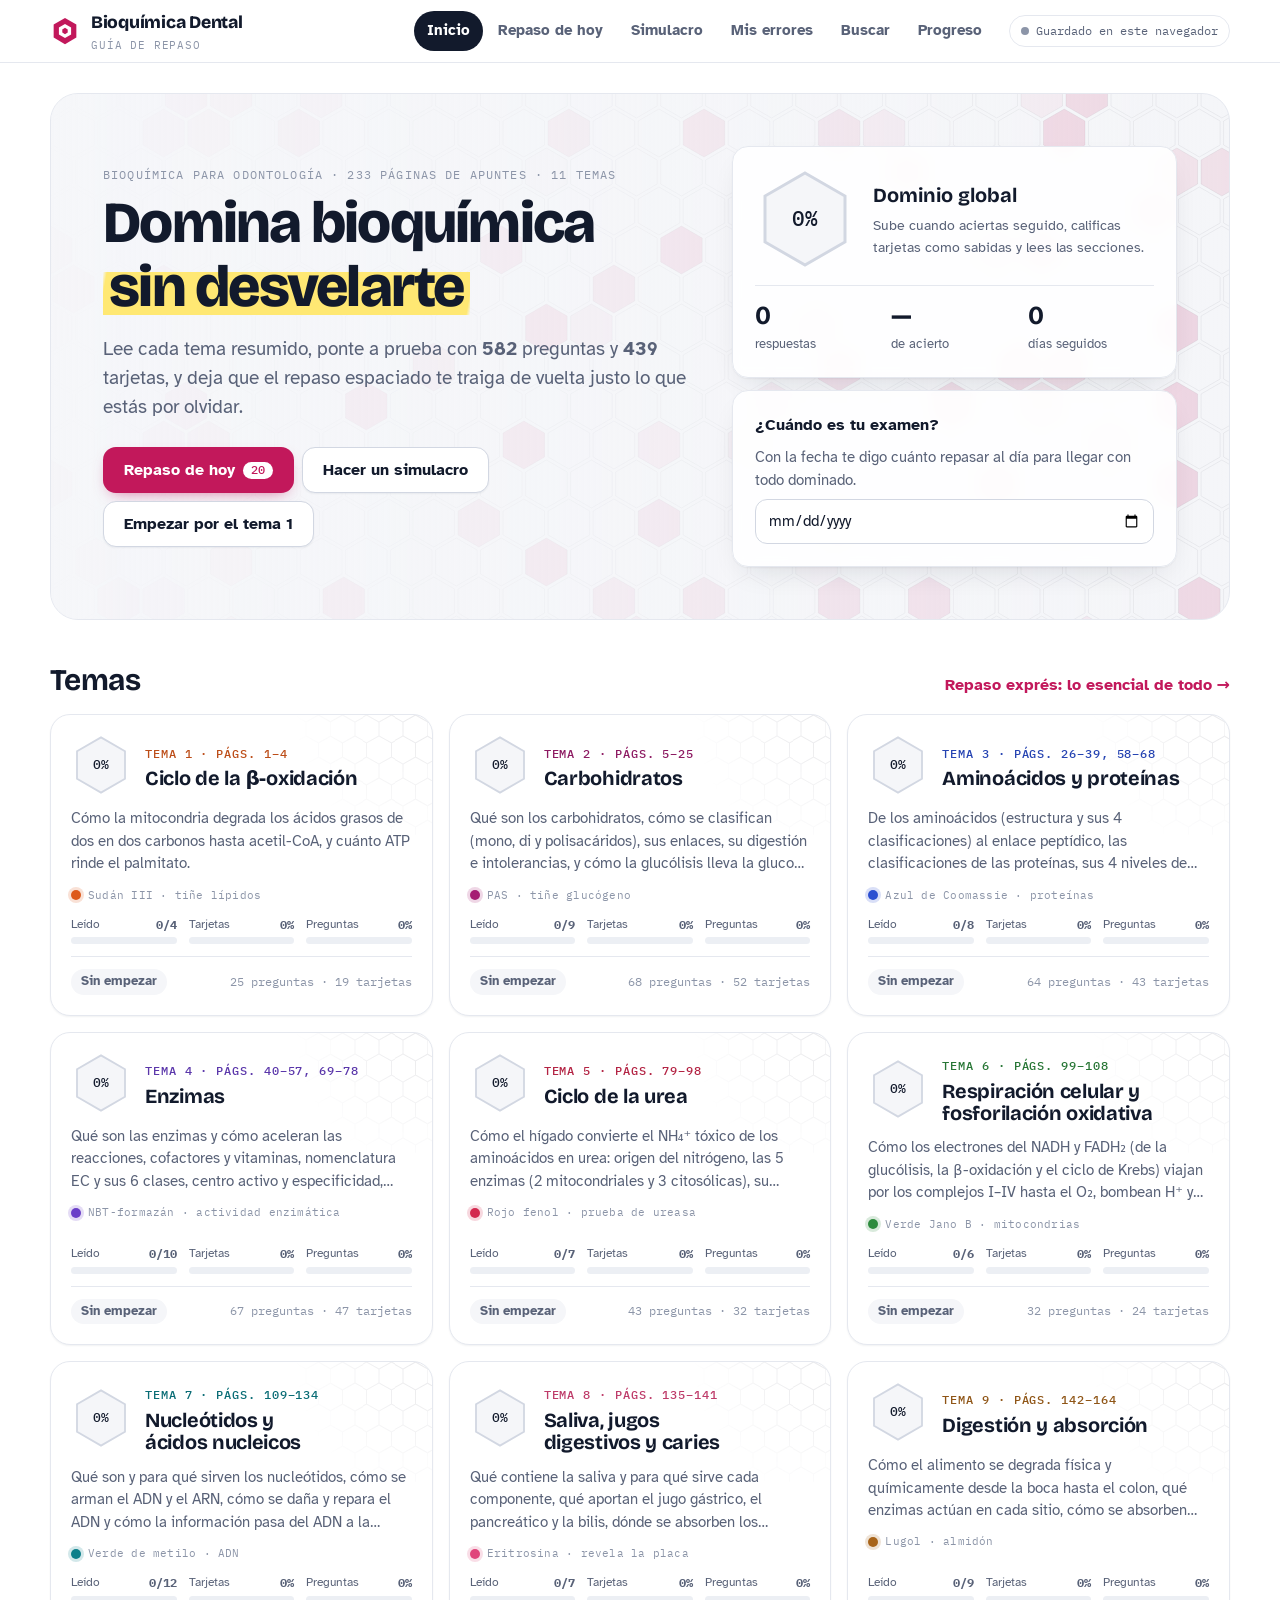
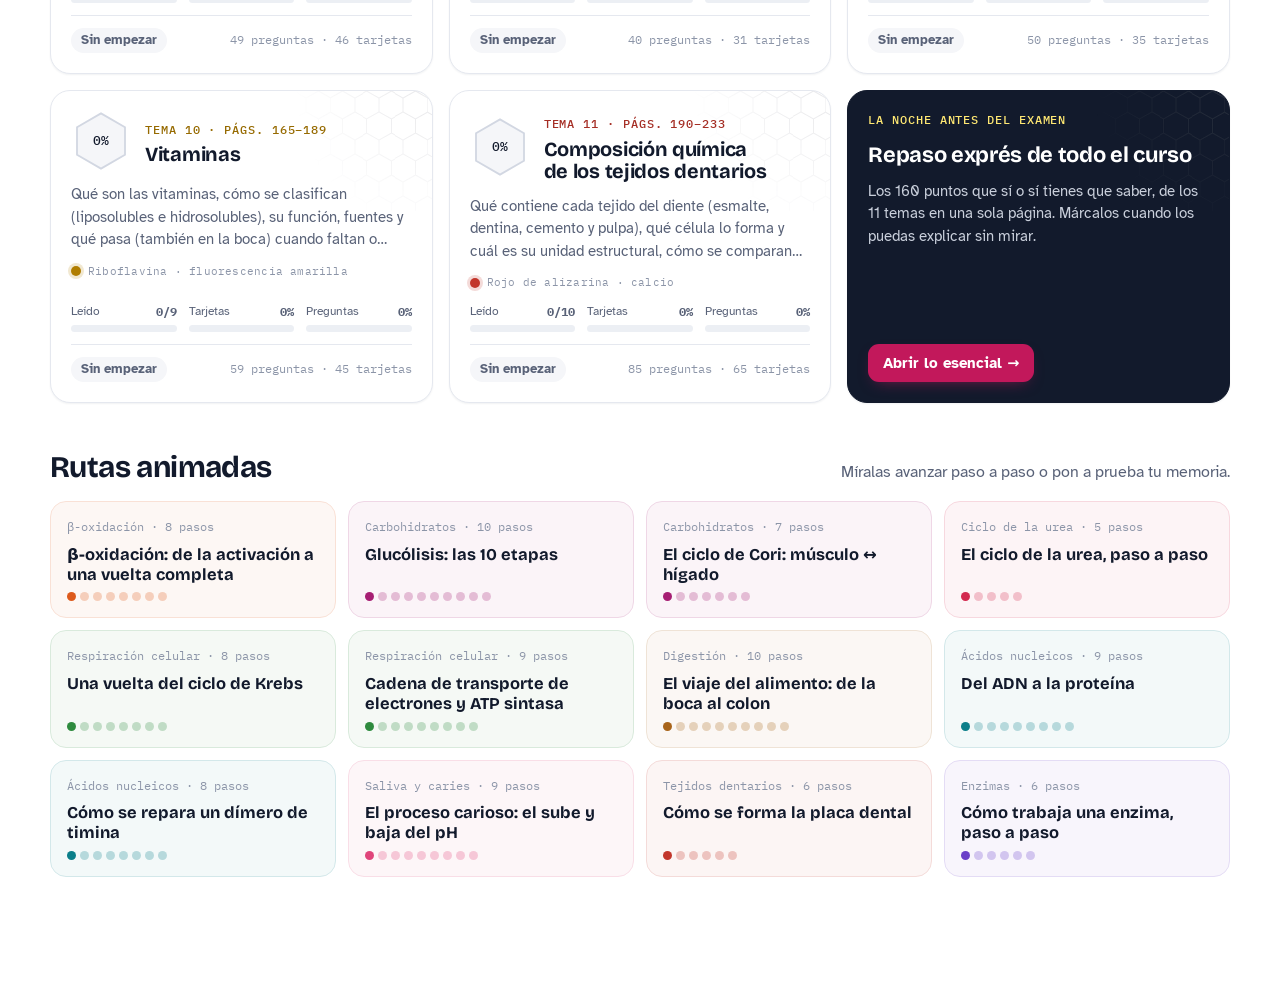
==== index.html @ bef5d5f9 "Guía interactiva de Bioquímica Dental 11 temas, 582 preguntas, 439 tarjetas con repaso espaciado, 12" ====
<!doctype html><html lang="es"><head><meta charset="utf-8"><meta name="viewport" content="width=device-width,initial-scale=1,viewport-fit=cover"><style>:root{color-scheme:light;padding-top:env(safe-area-inset-top);padding-bottom:env(safe-area-inset-bottom)}body{margin:0;font:14px system-ui,sans-serif}img{max-width:100%}[hidden]{display:none!important}</style></head><body><title>Guía de Bioquímica Dental</title>
<meta name="claude:viewport-fit-sides" content="cover">
<link rel="icon" href="data:,">
<link rel="preconnect" href="https://fonts.googleapis.com">
<link rel="preconnect" href="https://fonts.gstatic.com" crossorigin>
<link rel="stylesheet" href="https://fonts.googleapis.com/css2?family=Atkinson+Hyperlegible:ital,wght@0,400;0,700;1,400&family=Bricolage+Grotesque:opsz,wght@12..96,500..800&family=IBM+Plex+Mono:wght@400;500&display=swap">
<style>
/* Layout: app shell — white page, sticky top bar, centered 1180px column. Home = lattice hero + topic grid.
   A topic page = tinted band in the topic's own stain color + sticky tabs + sticky section index and a 72ch reading column.
   Subject cues: each topic wears the lab stain that reveals it (Sudán III, PAS, Coomassie…), the professor's yellow
   highlighter marks exam keys, erythrosine (plaque-disclosing) magenta is the app accent, hexagons echo hydroxyapatite.
   Deliberately light-only: the student asked for a white page. */
:root{
  --bg:#FFFFFF; --surface:#FFFFFF; --surface-2:#F5F6F9; --surface-3:#ECEFF4;
  --ink:#121A2C; --ink-2:#596278; --ink-3:#8C95A8; --line:#E5E8EF; --line-2:#D2D7E2;
  --accent:#C2185B; --accent-ink:#FFFFFF; --accent-soft:#FDEAF2; --accent-deep:#8F1244;
  --teal:#0B7A72; --teal-soft:#E3F5F2;
  --mark:#FFE873; --mark-ink:#121A2C;
  --ok:#13804A; --ok-soft:#E4F6EB; --bad:#D03A22; --bad-soft:#FEEDE9; --warn:#9A6200; --warn-soft:#FFF5DE;
  --paper:#FFFFFF; --scrim:rgba(12,16,28,.86); --on-scrim:#F3F5F8;
  --shadow-sm:0 1px 2px rgba(18,26,44,.06);
  --shadow:0 1px 2px rgba(18,26,44,.05),0 12px 32px -14px rgba(18,26,44,.16);
  --shadow-lg:0 2px 6px rgba(18,26,44,.05),0 28px 56px -20px rgba(18,26,44,.28);
  --f-display:"Bricolage Grotesque","Segoe UI",system-ui,sans-serif;
  --f-body:"Atkinson Hyperlegible","Segoe UI",system-ui,-apple-system,sans-serif;
  --f-mono:"IBM Plex Mono",ui-monospace,"Cascadia Mono",Consolas,monospace;
  --r:16px; --r-sm:11px;
  --tc:#C2185B;
  --ease:cubic-bezier(.2,.75,.2,1);
  color-scheme:light;
}
*,*::before,*::after{box-sizing:border-box}
html{scroll-padding-top:120px}
body{margin:0;background:var(--bg);color:var(--ink);font-family:var(--f-body);font-size:16px;line-height:1.55;-webkit-font-smoothing:antialiased;text-rendering:optimizeLegibility}
body::before{content:"";position:fixed;inset:0 0 auto;height:env(safe-area-inset-top,0px);z-index:30;background:var(--bg)}
a{color:inherit}
button{font:inherit;color:inherit}
h1,h2,h3,h4{font-family:var(--f-display);line-height:1.12;margin:0;text-wrap:balance;letter-spacing:-.015em;font-weight:700}
p{margin:0}
.mono{font-family:var(--f-mono);font-variant-numeric:tabular-nums}
.vh{position:absolute!important;width:1px;height:1px;overflow:hidden;clip:rect(0 0 0 0);white-space:nowrap}
:focus-visible{outline:2.5px solid var(--accent);outline-offset:2px;border-radius:6px}
.gutter{padding-left:max(16px,env(safe-area-inset-left,0px));padding-right:max(16px,env(safe-area-inset-right,0px))}
::selection{background:var(--mark);color:var(--mark-ink)}

/* ---------- motion ---------- */
@keyframes rise{from{transform:translateY(12px)}to{transform:none}}
@keyframes grow{from{transform:scaleX(0)}}
@keyframes hxup{from{transform:translateY(var(--d))}}
@keyframes pop{0%{transform:scale(1)}45%{transform:scale(1.03)}100%{transform:scale(1)}}
@keyframes shake{0%,100%{transform:translateX(0)}20%{transform:translateX(-7px)}40%{transform:translateX(6px)}60%{transform:translateX(-4px)}80%{transform:translateX(2px)}}
@keyframes drop{from{transform:translateY(-8px)}}
@keyframes pulse{0%{box-shadow:0 0 0 0 color-mix(in srgb,var(--tc) 45%,transparent)}100%{box-shadow:0 0 0 14px color-mix(in srgb,var(--tc) 0%,transparent)}}
@keyframes spin{to{transform:rotate(360deg)}}
.view{animation:rise .5s var(--ease) both}
.stagger > *{animation:rise .55s var(--ease) both;animation-delay:calc(var(--i,0) * 45ms)}
.bar.anim i{transform-origin:left center;animation:grow 1s var(--ease) both}
.hx-anim{animation:hxup 1.2s var(--ease) both}

/* ---------- top bar ---------- */
.topbar{position:sticky;top:env(safe-area-inset-top,0px);z-index:25;background:rgba(255,255,255,.92);backdrop-filter:saturate(1.6) blur(10px);-webkit-backdrop-filter:saturate(1.6) blur(10px);border-bottom:1px solid var(--line)}
.topbar-in{max-width:1212px;margin:0 auto;display:flex;align-items:center;gap:14px;height:62px}
.brand{display:flex;align-items:center;gap:11px;text-decoration:none;font-family:var(--f-display);font-weight:800;font-size:17.5px;letter-spacing:-.015em;min-width:0}
.brand svg{width:30px;height:30px;flex:none;transition:transform .5s var(--ease)}
.brand:hover svg{transform:rotate(60deg)}
.brand .b1{fill:var(--accent)} .brand .b2{fill:var(--bg)} .brand .b3{fill:var(--accent)}
.brand small{display:block;font-family:var(--f-mono);font-weight:400;font-size:10.5px;color:var(--ink-3);letter-spacing:.08em;text-transform:uppercase;margin-top:1px}
.topnav{display:flex;gap:2px;margin-left:auto}
.topnav a{text-decoration:none;padding:8px 13px;border-radius:999px;font-size:15px;color:var(--ink-2);font-weight:700;transition:background .2s,color .2s}
.topnav a:hover{color:var(--ink);background:var(--surface-2)}
.topnav a[aria-current="page"]{background:var(--ink);color:var(--bg)}
.sync{font-family:var(--f-mono);font-size:11.5px;color:var(--ink-2);display:flex;align-items:center;gap:7px;white-space:nowrap;text-decoration:none;padding:6px 11px;border-radius:999px;border:1px solid var(--line)}
.sync i{width:8px;height:8px;border-radius:50%;background:var(--ink-3);flex:none}
.sync.on i{background:var(--ok);animation:pulse 2s infinite;--tc:var(--ok)}
main{max-width:1212px;margin:0 auto;padding-block:30px 80px;min-height:70vh}
.botnav{display:none}
@media (max-width:900px){
  .topnav{display:none}
  .topbar-in{height:56px}
  .sync{display:none}
  .botnav{display:flex;position:fixed;left:0;right:0;bottom:0;z-index:25;background:rgba(255,255,255,.94);backdrop-filter:saturate(1.6) blur(10px);-webkit-backdrop-filter:saturate(1.6) blur(10px);border-top:1px solid var(--line);padding-bottom:env(safe-area-inset-bottom,0px);padding-left:max(6px,env(safe-area-inset-left,0px));padding-right:max(6px,env(safe-area-inset-right,0px))}
  .botnav a{flex:1;display:flex;flex-direction:column;align-items:center;gap:3px;padding:8px 2px 9px;text-decoration:none;font-size:11px;color:var(--ink-3);font-weight:700;position:relative}
  .botnav svg{width:23px;height:23px;fill:none;stroke:currentColor;stroke-width:1.9;stroke-linecap:round;stroke-linejoin:round;transition:transform .3s var(--ease)}
  .botnav a[aria-current="page"]{color:var(--accent)}
  .botnav a[aria-current="page"] svg{transform:translateY(-1px) scale(1.08)}
  .botnav a[aria-current="page"]::before{content:"";position:absolute;top:0;left:30%;right:30%;height:2.5px;border-radius:0 0 3px 3px;background:var(--accent)}
  main{padding-top:20px;padding-bottom:calc(104px + env(safe-area-inset-bottom,0px))}
}

/* ---------- basics ---------- */
.btn{display:inline-flex;align-items:center;justify-content:center;gap:8px;min-height:46px;padding:0 20px;border-radius:13px;border:1.5px solid transparent;background:var(--accent);color:var(--accent-ink);font-weight:700;text-decoration:none;cursor:pointer;font-size:15.5px;line-height:1.2;text-align:center;transition:transform .15s var(--ease),box-shadow .2s,background .2s;box-shadow:0 6px 16px -8px color-mix(in srgb,var(--accent) 70%,transparent)}
.btn:hover{transform:translateY(-1px);background:var(--accent-deep)}
.btn:active{transform:translateY(0) scale(.98)}
.btn[disabled]{opacity:.4;cursor:not-allowed;transform:none;box-shadow:none}
.btn-ghost{background:var(--surface);border-color:var(--line-2);color:var(--ink);box-shadow:var(--shadow-sm)}
.btn-ghost:hover{background:var(--surface-2);border-color:var(--ink-3)}
.btn-soft{background:var(--accent-soft);color:var(--accent);box-shadow:none}
.btn-soft:hover{background:color-mix(in srgb,var(--accent) 16%,white)}
.btn-dark{background:var(--ink);color:var(--bg);box-shadow:0 8px 18px -10px rgba(18,26,44,.6)}
.btn-dark:hover{background:#000}
.btn-tc{background:var(--tc);color:#fff;box-shadow:0 6px 16px -8px color-mix(in srgb,var(--tc) 70%,transparent)}
.btn-tc:hover{background:color-mix(in srgb,var(--tc) 82%,black)}
.btn-sm{min-height:38px;padding:0 14px;font-size:14.5px;border-radius:11px}
.pill{font-family:var(--f-mono);font-size:12px;background:var(--accent-ink);color:var(--accent);padding:1px 8px;border-radius:999px;font-weight:500}
.linkbtn{background:none;border:0;padding:0;color:var(--accent);font-weight:700;cursor:pointer;text-decoration:underline;text-underline-offset:3px;text-decoration-thickness:1.5px;font-size:inherit;text-align:left}
.chip{display:inline-flex;align-items:center;gap:6px;font-size:12.5px;font-weight:700;padding:3px 10px;border-radius:999px;background:var(--surface-2);color:var(--ink-2);white-space:nowrap}
.chip.st-prog{background:var(--teal-soft);color:var(--teal)}
.chip.st-done{background:var(--ok-soft);color:var(--ok)}
.chip.st-weak{background:var(--warn-soft);color:var(--warn)}
.chip.st-ia{background:var(--accent-soft);color:var(--accent)}
.chip.tc{background:color-mix(in srgb,var(--tc) 11%,white);color:color-mix(in srgb,var(--tc) 85%,black)}
.eyebrow{font-family:var(--f-mono);font-size:11.5px;text-transform:uppercase;letter-spacing:.1em;color:var(--ink-3);margin:0 0 8px}
.lede{font-size:18.5px;color:var(--ink-2);max-width:58ch;line-height:1.55}
.row{display:flex;flex-wrap:wrap;gap:8px;align-items:center}
.panel{background:var(--surface);border:1px solid var(--line);border-radius:var(--r);padding:22px;box-shadow:var(--shadow-sm)}
.page-head{margin-bottom:28px;display:flex;flex-direction:column;gap:10px}
.page-head h1{font-size:clamp(32px,4.6vw,48px);font-weight:800;letter-spacing:-.025em}
.h2{font-size:25px;margin-bottom:12px}
.h3{font-size:19px;margin-bottom:10px}
.muted{color:var(--ink-2)}
.pg{font-family:var(--f-mono);font-size:12px;color:var(--ink-3);white-space:nowrap}
.bar{height:7px;border-radius:99px;background:var(--surface-3);overflow:hidden}
.bar i{display:block;height:100%;background:var(--accent);border-radius:99px}
.bar.teal i{background:var(--teal)}
.bar.ok i{background:var(--ok)}
.bar.tcb i{background:var(--tc)}
.empty{padding:34px 24px;border:1.5px dashed var(--line-2);border-radius:var(--r);text-align:center;display:flex;flex-direction:column;gap:12px;align-items:center;background:var(--surface-2)}
.inp{width:100%;font:inherit;font-size:16.5px;padding:12px 14px;border:1.5px solid var(--line-2);border-radius:12px;background:var(--surface);color:var(--ink);transition:border-color .2s,box-shadow .2s}
.inp:focus{outline:none;border-color:var(--accent);box-shadow:0 0 0 4px var(--accent-soft)}
textarea.inp{resize:vertical;line-height:1.5}
select.inp{cursor:pointer}

/* ---------- hexagon meter ---------- */
.hex{display:block;overflow:visible}
.hex .hx-bg{fill:var(--surface-2)}
.hex .hx-fill{fill:color-mix(in srgb,var(--tc) 22%,white)}
.hex .hx-top{stroke:var(--tc);stroke-width:3;fill:none}
.hex .hx-line{fill:none;stroke:var(--line-2);stroke-width:3}
.hex .hx-line.on{stroke:var(--tc)}
.hex text{fill:var(--ink);font-family:var(--f-mono);font-size:21px;font-weight:500}

/* ---------- home ---------- */
.hero{position:relative;border-radius:28px;overflow:hidden;background:var(--surface-2);border:1px solid var(--line);margin-bottom:44px;isolation:isolate}
.hero-cv{position:absolute;inset:0;width:100%;height:100%;z-index:-1;display:block}
.hero-in{display:grid;grid-template-columns:minmax(0,1.35fr) minmax(0,1fr);gap:28px;padding:clamp(24px,4.5vw,52px)}
.hero h1{font-size:clamp(34px,5.2vw,58px);font-weight:800;letter-spacing:-.03em;margin-bottom:16px;line-height:1.1}
.hero h1 em{font-style:normal;background:linear-gradient(100deg,transparent 0,var(--mark) 4px,var(--mark) calc(100% - 4px),transparent 100%) 0 78%/100% 62% no-repeat;padding:0 6px;border-radius:4px;box-decoration-break:clone;-webkit-box-decoration-break:clone}
.hero .lede{margin-bottom:26px}
.hero-l{display:flex;flex-direction:column;justify-content:center;min-width:0}
.hero-r{display:flex;flex-direction:column;gap:12px;min-width:0}
.hero .panel{background:rgba(255,255,255,.9);backdrop-filter:blur(6px);-webkit-backdrop-filter:blur(6px);box-shadow:var(--shadow)}
.glob{display:flex;gap:18px;align-items:center}
.glob .hex{width:100px;height:100px;flex:none}
.glob-t{display:flex;flex-direction:column;gap:4px;min-width:0}
.glob-t b{font-family:var(--f-display);font-size:20px}
.glob-t span{font-size:14px}
.stats3{display:grid;grid-template-columns:repeat(3,minmax(0,1fr));gap:10px;margin-top:16px;padding-top:16px;border-top:1px solid var(--line)}
.stat b{display:block;font-family:var(--f-display);font-size:26px;font-variant-numeric:tabular-nums;line-height:1.1}
.stat span{font-size:12.5px;color:var(--ink-2)}
.countdown{display:flex;flex-direction:column;gap:8px}
.countdown .big-n{font-family:var(--f-display);font-weight:800;font-size:34px;line-height:1;letter-spacing:-.02em}
.countdown .row .inp{width:auto;flex:1;min-width:150px;padding:9px 12px;font-size:15px}
@media (max-width:860px){.hero-in{grid-template-columns:1fr}.hero{border-radius:22px}}
@media (max-width:600px){.glob{gap:14px}.glob .hex{width:76px;height:76px}.glob-t b{font-size:18px}.glob-t span{font-size:13.5px}.hero .panel{padding:18px}.stat b{font-size:22px}}
.sec-head{display:flex;align-items:baseline;justify-content:space-between;gap:12px;flex-wrap:wrap;margin:0 0 16px}
.sec-head h2{font-size:clamp(24px,3vw,30px);letter-spacing:-.02em}
.sec-head a,.sec-head .linkbtn{color:var(--accent);font-weight:700;text-decoration:none}
.home-sec{margin-bottom:48px}
.resume{display:grid;grid-template-columns:auto minmax(0,1fr) auto;gap:18px;align-items:center;padding:18px 22px;border-radius:var(--r);background:color-mix(in srgb,var(--tc) 7%,white);border:1px solid color-mix(in srgb,var(--tc) 22%,white);margin-bottom:44px;text-decoration:none}
.resume .hex{width:58px;height:58px}
.resume b{display:block;font-family:var(--f-display);font-size:20px}
.resume > div > span{color:var(--ink-2);font-size:14.5px}
.resume .btn{color:#fff}
@media (max-width:600px){.resume{grid-template-columns:auto minmax(0,1fr)}.resume .btn{grid-column:1/-1}}
.tema-grid{display:grid;grid-template-columns:repeat(auto-fill,minmax(320px,1fr));gap:16px}
.tema-card{position:relative;display:flex;flex-direction:column;gap:12px;padding:20px;background:var(--surface);border:1px solid var(--line);border-radius:20px;text-decoration:none;transition:transform .25s var(--ease),box-shadow .25s,border-color .25s;box-shadow:var(--shadow-sm);overflow:hidden}
.tema-card::after{content:"";position:absolute;right:0;top:0;width:150px;height:120px;background:url("data:image/svg+xml,%3Csvg xmlns='http://www.w3.org/2000/svg' width='24.25' height='42'%3E%3Cpath d='M12.12 0L24.25 7V21L12.12 28L0 21V7ZM12.12 28V42' fill='none' stroke='%23121A2C' stroke-opacity='.09'/%3E%3C/svg%3E");-webkit-mask-image:radial-gradient(circle at 100% 0,#000 10%,transparent 72%);mask-image:radial-gradient(circle at 100% 0,#000 10%,transparent 72%);z-index:0}
.tema-card:hover{transform:translateY(-4px);box-shadow:var(--shadow-lg);border-color:color-mix(in srgb,var(--tc) 35%,white)}

.tema-card > *{position:relative;z-index:1}
.tc-head{display:flex;gap:14px;align-items:center}
.tc-head .hex{width:60px;height:60px;flex:none}
.tc-num{font-family:var(--f-mono);font-size:11.5px;color:color-mix(in srgb,var(--tc) 85%,black);text-transform:uppercase;letter-spacing:.08em;font-weight:500}
.tema-card h3{font-size:20px;margin-top:2px}
.tema-card p.desc{color:var(--ink-2);font-size:14.5px;display:-webkit-box;-webkit-line-clamp:3;-webkit-box-orient:vertical;overflow:hidden}
.stain{display:inline-flex;align-items:center;gap:7px;font-family:var(--f-mono);font-size:11px;color:var(--ink-3);letter-spacing:.02em}
.stain i{width:10px;height:10px;border-radius:50%;background:var(--tc);box-shadow:0 0 0 3px color-mix(in srgb,var(--tc) 18%,white)}
.meters{display:grid;grid-template-columns:repeat(3,minmax(0,1fr));gap:12px;margin-top:auto}
.meter span{display:flex;justify-content:space-between;font-size:11.5px;color:var(--ink-2);margin-bottom:4px;gap:4px}
.tc-foot{display:flex;flex-wrap:wrap;row-gap:6px;justify-content:space-between;align-items:center;gap:8px;padding-top:12px;border-top:1px solid var(--line)}
.weak{display:grid;grid-template-columns:repeat(auto-fill,minmax(260px,1fr));gap:12px}
.weak-it{display:flex;flex-direction:column;gap:8px;padding:16px 18px;border-radius:var(--r);background:var(--warn-soft);border:1px solid color-mix(in srgb,var(--warn) 20%,white)}
.weak-it b{font-size:15.5px}
.weak-it .pg{color:var(--warn)}
.weak-it .row{margin-top:auto}
.ruta-strip{display:grid;grid-template-columns:repeat(auto-fill,minmax(230px,1fr));gap:12px}
.ruta-link{display:flex;flex-direction:column;gap:8px;padding:16px;border-radius:var(--r);border:1px solid color-mix(in srgb,var(--tc) 18%,white);background:color-mix(in srgb,var(--tc) 5%,white);text-decoration:none;cursor:pointer;text-align:left;transition:transform .25s var(--ease),box-shadow .25s,border-color .25s}
.ruta-link:hover{transform:translateY(-3px);box-shadow:var(--shadow);border-color:color-mix(in srgb,var(--tc) 40%,white)}
.ruta-link b{font-family:var(--f-display);font-size:16.5px;line-height:1.2}
.ruta-dots{display:flex;gap:4px;align-items:center;margin-top:auto}
.ruta-dots i{width:9px;height:9px;border-radius:50%;background:color-mix(in srgb,var(--tc) 30%,white)}
.ruta-dots i:first-child{background:var(--tc)}

.tema-card.express{background:var(--ink);border-color:var(--ink);color:var(--bg)}
.tema-card.express::after{filter:invert(1)}
.tema-card.express .tc-num{color:var(--mark)}
.tema-card.express h3{font-size:22px}
.tema-card.express p.desc{color:#C9CFDB;-webkit-line-clamp:5}
.tema-card.express:hover{border-color:var(--mark)}

/* ---------- topic ---------- */
.t-band{border-radius:24px;padding:clamp(20px,3.6vw,34px);background:color-mix(in srgb,var(--tc) 7%,white);border:1px solid color-mix(in srgb,var(--tc) 16%,white);display:grid;grid-template-columns:auto minmax(0,1fr);gap:22px;align-items:center;margin-bottom:6px;position:relative;overflow:hidden;isolation:isolate}
.t-band::after{content:"";position:absolute;right:0;top:0;bottom:0;width:48%;background:url("data:image/svg+xml,%3Csvg xmlns='http://www.w3.org/2000/svg' width='24.25' height='42'%3E%3Cpath d='M12.12 0L24.25 7V21L12.12 28L0 21V7ZM12.12 28V42' fill='none' stroke='%23121A2C' stroke-opacity='.09'/%3E%3C/svg%3E");-webkit-mask-image:linear-gradient(90deg,transparent,#000 70%);mask-image:linear-gradient(90deg,transparent,#000 70%);z-index:-1}
.t-band .hex{width:96px;height:96px}
.t-band h1{font-size:clamp(28px,4.2vw,44px);font-weight:800;letter-spacing:-.025em}
.t-desc{color:var(--ink-2);margin-top:8px;max-width:72ch;font-size:16.5px}
.crumbs{font-family:var(--f-mono);font-size:11.5px;color:var(--ink-2);text-transform:uppercase;letter-spacing:.08em;display:flex;gap:8px;flex-wrap:wrap;margin-bottom:8px;align-items:center}
.crumbs a{text-decoration:none;color:color-mix(in srgb,var(--tc) 85%,black);font-weight:500}
.t-meta{display:flex;gap:8px;flex-wrap:wrap;margin-top:14px;align-items:center}
@media (max-width:600px){.t-band{grid-template-columns:1fr;gap:12px}.t-band .hex{width:70px;height:70px}}
.tabs{position:sticky;top:calc(env(safe-area-inset-top,0px) + 62px);z-index:15;background:rgba(255,255,255,.95);backdrop-filter:blur(8px);-webkit-backdrop-filter:blur(8px);display:flex;gap:4px;overflow-x:auto;border-bottom:1px solid var(--line);margin:0 0 28px;scrollbar-width:none;padding-top:10px}
@media (max-width:900px){.tabs{top:calc(env(safe-area-inset-top,0px) + 56px)}}
.tabs::-webkit-scrollbar{display:none}
.tabs a{flex:none;text-decoration:none;padding:10px 14px 12px;font-weight:700;color:var(--ink-2);border-bottom:3px solid transparent;margin-bottom:-1px;white-space:nowrap;transition:color .2s,border-color .2s}
.tabs a:hover{color:var(--ink)}
.tabs a[aria-current="page"]{color:var(--ink);border-bottom-color:var(--tc)}
.tabs .n{font-family:var(--f-mono);font-size:11px;color:var(--ink-3);margin-left:6px;font-weight:400;padding:1px 6px;border-radius:99px;background:var(--surface-2)}
.tabs a[aria-current="page"] .n{background:color-mix(in srgb,var(--tc) 12%,white);color:color-mix(in srgb,var(--tc) 85%,black)}
.pn{display:grid;grid-template-columns:1fr 1fr;gap:14px;margin-top:48px}
.pn a{display:flex;flex-direction:column;gap:3px;padding:16px 18px;border:1px solid var(--line);border-radius:var(--r);text-decoration:none;background:var(--surface);transition:transform .2s var(--ease),box-shadow .2s}
.pn a:hover{transform:translateY(-2px);box-shadow:var(--shadow)}
.pn a.nx{text-align:right;grid-column:2}
.pn small{font-family:var(--f-mono);font-size:11.5px;color:var(--ink-3);text-transform:uppercase;letter-spacing:.07em}

/* ---------- learn ---------- */
.learn{display:grid;grid-template-columns:272px minmax(0,1fr);gap:44px;align-items:start}
.toc{position:sticky;top:calc(env(safe-area-inset-top,0px) + 130px);max-height:calc(100vh - 150px);overflow:auto;padding:6px 4px 10px 0}
.toc summary{font-family:var(--f-mono);font-size:11.5px;text-transform:uppercase;letter-spacing:.09em;color:var(--ink-3);cursor:pointer;padding:4px 10px 10px;list-style:none}
.toc summary::-webkit-details-marker{display:none}
.toc ol{list-style:none;margin:0;padding:0;display:flex;flex-direction:column;gap:2px;position:relative}
.toc a{display:flex;gap:10px;align-items:baseline;padding:8px 10px;border-radius:10px;text-decoration:none;font-size:14.5px;color:var(--ink-2);cursor:pointer;line-height:1.35;transition:background .2s,color .2s}
.toc a:hover{background:var(--surface-2);color:var(--ink)}
.toc a.is-here{background:color-mix(in srgb,var(--tc) 9%,white);color:var(--ink);font-weight:700}
.toc .tn{font-family:var(--f-mono);font-size:11.5px;min-width:30px;flex:none;color:color-mix(in srgb,var(--tc) 85%,black)}
.toc a.is-read .tn{color:var(--ok)}
.toc a.is-read .tn::after{content:"✓";margin-left:3px}
.toc-prog{margin:12px 10px 0}
.toggle{display:flex;gap:10px;align-items:flex-start;margin-top:16px;padding:12px;border-radius:var(--r-sm);background:var(--surface-2);font-size:13.5px;cursor:pointer;line-height:1.4}
.toggle input{margin-top:2px;accent-color:var(--tc);width:17px;height:17px;flex:none}
.toggle b{display:block;font-size:14px}
.reading{max-width:74ch;min-width:0}
@media (max-width:980px){
  .learn{grid-template-columns:1fr;gap:22px}
  .toc{position:static;max-height:none;border:1px solid var(--line);border-radius:var(--r);padding:12px 8px;background:var(--surface)}
}
.lsec{padding-bottom:34px;border-bottom:1px solid var(--line);margin-bottom:38px;scroll-margin-top:8px}
.lsec:last-child{border-bottom:0}
.lsec .eyebrow{color:color-mix(in srgb,var(--tc) 85%,black)}
.lsec.flash-hl h2{background:color-mix(in srgb,var(--mark) 60%,white);border-radius:6px;box-shadow:0 0 0 6px color-mix(in srgb,var(--mark) 60%,white)}
.lsec h2{font-size:clamp(24px,2.8vw,31px);margin-bottom:18px;letter-spacing:-.02em;transition:background .6s}
.lsec .b-txt,.lsec .b-list li,.lsec .b-tip p,.lsec .b-clin p,.lsec .b-key p{font-size:17px;line-height:1.65}
.lsec .eyebrow{font-size:11.5px;line-height:1.4}
.b-txt{margin:0 0 16px}
.b-list{margin:0 0 18px;padding-left:22px;display:flex;flex-direction:column;gap:7px}
.b-list li::marker{color:var(--tc)}
.b-table{overflow-x:auto;margin:0 0 22px;border:1px solid var(--line);border-radius:var(--r-sm);background:var(--surface);box-shadow:var(--shadow-sm)}
.b-table table{border-collapse:collapse;width:100%;font-size:14.5px;min-width:0}
.b-table table:has(th:nth-child(4)){min-width:540px}
.b-table td{overflow-wrap:break-word;hyphens:auto}
.b-table th{background:color-mix(in srgb,var(--tc) 7%,white);text-align:left;font-weight:700;padding:10px 13px;border-bottom:1px solid var(--line);vertical-align:bottom}
.b-table td{padding:10px 13px;border-bottom:1px solid var(--line);vertical-align:top;font-variant-numeric:tabular-nums}
.b-table tbody tr:nth-child(even) td{background:var(--surface-2)}
.b-table tr:last-child td{border-bottom:0}
.b-table caption{caption-side:top;text-align:left;padding:10px 13px 0;font-weight:700}
.b-steps{margin:0 0 22px;background:var(--surface);border:1px solid var(--line);border-radius:var(--r);padding:20px 20px 8px;box-shadow:var(--shadow-sm)}
.b-steps-h{font-family:var(--f-display);font-weight:700;font-size:18.5px;margin:0 0 16px!important}
.b-steps ol{list-style:none;margin:0;padding:0}
.b-steps li{display:grid;grid-template-columns:34px minmax(0,1fr);gap:13px;position:relative;padding-bottom:16px}
.b-steps li:not(:last-child)::before{content:"";position:absolute;left:16px;top:36px;bottom:4px;width:2px;background:color-mix(in srgb,var(--tc) 25%,white)}
.st-n{width:34px;height:34px;border-radius:50%;background:color-mix(in srgb,var(--tc) 12%,white);color:color-mix(in srgb,var(--tc) 85%,black);font-family:var(--f-mono);font-weight:500;display:grid;place-items:center;font-size:13.5px}
.b-steps li b{display:block;margin-top:5px}
.b-steps li p{margin-top:2px;color:var(--ink-2);font-size:15.5px!important}
.b-lab{display:block;font-family:var(--f-mono);font-size:11px;text-transform:uppercase;letter-spacing:.1em;margin-bottom:6px;font-weight:500}
.b-key{margin:0 0 22px;padding-left:2px}
.b-key .b-lab{color:var(--warn)}
.hl{background:linear-gradient(100deg,transparent 0,var(--mark) 3px,var(--mark) calc(100% - 3px),transparent 100%);color:var(--mark-ink);box-decoration-break:clone;-webkit-box-decoration-break:clone;padding:1px 4px;font-weight:700;border-radius:3px}
.b-tip,.b-clin{margin:0 0 22px;padding:15px 18px;border-radius:var(--r-sm)}
.b-tip{background:var(--accent-soft)} .b-tip .b-lab{color:var(--accent)}
.b-clin{background:var(--teal-soft)} .b-clin .b-lab{color:var(--teal)}
.b-extra{display:inline-block;font-family:var(--f-mono);font-size:10.5px;color:var(--ink-2);border:1px dashed var(--ink-3);border-radius:6px;padding:1px 6px;margin-bottom:6px;letter-spacing:.03em}
.b-fig{margin:0 0 24px}
.fig-btn{display:block;width:100%;padding:0;border:1px solid var(--line);border-radius:var(--r-sm);overflow:hidden;background:var(--paper);cursor:zoom-in;transition:box-shadow .25s,transform .25s var(--ease)}
.fig-btn:hover{box-shadow:var(--shadow);transform:translateY(-2px)}
.fig-btn img{display:block;width:100%;height:auto}
.b-fig figcaption{font-size:14.5px;color:var(--ink-2);margin-top:9px;display:flex;gap:10px;justify-content:space-between;align-items:baseline}
strong.cz{background:var(--ink);color:transparent;border-radius:4px;cursor:pointer;user-select:none;transition:background .2s,color .2s;padding:0 3px}
strong.cz:hover{background:var(--ink-2)}
strong.cz.shown{background:var(--teal-soft);color:var(--teal)}
.sec-check{margin-top:26px;padding:18px 20px;border:1.5px dashed color-mix(in srgb,var(--tc) 35%,white);border-radius:var(--r);display:flex;flex-direction:column;gap:10px;background:color-mix(in srgb,var(--tc) 3%,white)}
.sec-check h3{font-size:17.5px}
.sec-check .muted{font-size:14.5px}

/* ---------- animated pathways ---------- */
.ruta{margin:0 0 26px;border:1px solid var(--line);border-radius:22px;background:var(--surface);box-shadow:var(--shadow);overflow:hidden}
.ruta-head{display:flex;justify-content:space-between;align-items:flex-start;gap:12px;flex-wrap:wrap;padding:18px 20px 6px}
.ruta-head h3{font-size:19px}
.ruta-head .eyebrow{margin-bottom:4px;color:color-mix(in srgb,var(--tc) 85%,black)}
.ruta-ctrl{display:flex;gap:6px;flex-wrap:wrap}
.ruta-ctrl button{display:inline-flex;align-items:center;gap:6px;padding:7px 12px;border-radius:999px;border:1.5px solid var(--line-2);background:var(--surface);cursor:pointer;font-size:13.5px;font-weight:700;transition:background .2s,border-color .2s}
.ruta-ctrl button:hover{border-color:var(--ink-3)}
.ruta-ctrl button[aria-pressed="true"]{background:var(--ink);border-color:var(--ink);color:var(--bg)}
.ruta-ctrl svg{width:12px;height:12px;fill:currentColor}
.ruta-zones{display:flex;gap:14px;flex-wrap:wrap;padding:4px 20px 0;font-size:12.5px;color:var(--ink-2)}
.ruta-zones span{display:inline-flex;align-items:center;gap:6px}
.ruta-zones i{width:12px;height:12px;border-radius:4px;border:1.5px solid var(--line-2)}
.ruta-zones i.z0{background:color-mix(in srgb,var(--tc) 16%,white);border-color:color-mix(in srgb,var(--tc) 40%,white)}
.ruta-zones i.z1{background:var(--surface-3)}
.ruta-zones i.z2{background:var(--teal-soft);border-color:color-mix(in srgb,var(--teal) 30%,white)}
.ruta-body{display:grid;grid-template-columns:1fr;gap:10px;align-items:center;padding:6px 6px 14px}
.cyc{position:relative;width:100%;max-width:660px;aspect-ratio:16/10;margin:8px auto 4px}
.cyc svg{position:absolute;inset:0;width:100%;height:100%;overflow:visible}
.cyc .trk{fill:none;stroke:var(--surface-3);stroke-width:12}
.cyc .trk-z0{fill:none;stroke:color-mix(in srgb,var(--tc) 24%,white);stroke-width:12}
.cyc .trk-z1{fill:none;stroke:var(--surface-3);stroke-width:12}
.cyc .trk-z2{fill:none;stroke:color-mix(in srgb,var(--teal) 26%,white);stroke-width:12}
.cyc .prog{fill:none;stroke:var(--tc);stroke-width:4;stroke-linecap:round;transition:stroke-dashoffset .7s var(--ease)}
.cyc .nlab{text-wrap:balance;position:absolute;font-size:12.5px;line-height:1.22;color:var(--ink-2);font-weight:700;pointer-events:none;transition:color .3s}
.cyc .nlab.on{color:var(--ink)}
@media (max-width:620px){.cyc{aspect-ratio:1.25}.cyc .nlab{display:none}}
.cyc .ctr{position:absolute;left:50%;top:50%;transform:translate(-50%,-50%);text-align:center;width:36%;display:flex;flex-direction:column;gap:2px;align-items:center}
.cyc .ctr b{font-family:var(--f-display);font-size:clamp(17px,3.4vw,24px);line-height:1.1;color:color-mix(in srgb,var(--tc) 85%,black)}
.cyc .ctr span{font-family:var(--f-mono);font-size:11px;color:var(--ink-3);text-transform:uppercase;letter-spacing:.08em}
.node{position:absolute;transform:translate(-50%,-50%);width:38px;height:38px;border-radius:50%;border:2px solid var(--line-2);background:var(--surface);display:grid;place-items:center;font-family:var(--f-mono);font-size:13px;font-weight:500;cursor:pointer;transition:transform .35s var(--ease),background .3s,border-color .3s,color .3s;z-index:2;padding:0}
.node:hover{border-color:var(--tc)}
.node.done{border-color:var(--tc);color:color-mix(in srgb,var(--tc) 85%,black);background:color-mix(in srgb,var(--tc) 10%,white)}
.node.on{background:var(--tc);border-color:var(--tc);color:#fff;transform:translate(-50%,-50%) scale(1.22);animation:pulse 1.6s infinite}
.trackL{position:relative;display:flex;gap:0;overflow-x:auto;padding:22px 14px 16px;scroll-behavior:smooth;scrollbar-width:thin}
.stepL{flex:0 0 auto;width:128px;display:flex;flex-direction:column;align-items:center;gap:9px;text-align:center;position:relative;cursor:pointer;background:none;border:0;padding:0 4px}
.stepL::before{content:"";position:absolute;top:19px;left:-50%;right:50%;height:3px;background:var(--surface-3);z-index:0;transition:background .4s}
.stepL:first-child::before{display:none}
.stepL.done::before,.stepL.on::before{background:var(--tc)}
.stepL .node{position:relative;transform:none;flex:none}
.stepL .node.on{transform:scale(1.18)}
.stepL span{font-size:12.5px;line-height:1.25;color:var(--ink-2);font-weight:700}
.stepL.on span{color:var(--ink)}
.stepL .z{font-family:var(--f-mono);font-size:10px;color:var(--ink-3);text-transform:uppercase;letter-spacing:.06em;font-weight:400}
.ruta-det{padding:18px 20px;border-radius:16px;background:color-mix(in srgb,var(--tc) 6%,white);margin:0 6px;display:flex;flex-direction:column;gap:10px;min-height:200px}
.ruta-det{margin:0 14px!important}
.ruta-det .rd-top{display:flex;align-items:center;gap:10px;flex-wrap:wrap}
.ruta-det h4{font-size:20px;letter-spacing:-.01em}
.ruta-det .hid{display:inline-flex;align-items:center;gap:8px;color:var(--ink-3)}
.rd-io{display:grid;grid-template-columns:auto minmax(0,1fr);gap:6px 10px;align-items:baseline;font-size:14.5px}
.rd-io .lab{font-family:var(--f-mono);font-size:11px;text-transform:uppercase;letter-spacing:.08em;color:var(--ink-3)}
.mol{display:inline-block;padding:2px 9px;border-radius:12px;background:var(--surface);border:1px solid var(--line-2);font-size:13.5px;margin:0 4px 4px 0;font-weight:700}
.mol.in{border-color:color-mix(in srgb,var(--teal) 40%,white);color:var(--teal)}
.mol.out{border-color:color-mix(in srgb,var(--tc) 45%,white);color:color-mix(in srgb,var(--tc) 85%,black)}
.ruta-det p{font-size:15.5px;line-height:1.55}
.ruta-nav{display:flex;align-items:center;justify-content:space-between;gap:10px;padding:12px 20px 16px}
.ruta-nav .btn,.ruta-nav .mono{white-space:nowrap}
.ruta-nav .mono{font-size:12.5px;color:var(--ink-2)}
.ruta-res{padding:14px 20px 18px;border-top:1px solid var(--line);font-size:15px;color:var(--ink-2)}
.ruta-res b{color:var(--ink)}
.rd-anim{animation:drop .35s var(--ease) both}

/* ---------- quiz ---------- */
.qz{display:flex;flex-direction:column;gap:14px}
.qz-top{display:flex;align-items:center;gap:14px;flex-wrap:wrap}
.qz-prog{flex:1;display:flex;align-items:center;gap:10px;min-width:160px}
.qz-prog .bar{flex:1}
.qz-prog .bar i{transition:width .4s var(--ease)}
.qz-timer{padding:4px 10px;border-radius:8px;background:var(--surface-2)}
.qz-timer.low{background:var(--bad-soft);color:var(--bad)}
.streak-n{display:inline-flex;align-items:center;gap:5px;font-family:var(--f-mono);font-size:12.5px;padding:3px 10px;border-radius:999px;background:var(--surface-2);color:var(--ink-2)}
.streak-n.hot{background:var(--mark);color:var(--mark-ink)}
.q-card{background:var(--surface);border:1px solid var(--line);border-radius:22px;padding:clamp(18px,3.2vw,30px);display:flex;flex-direction:column;gap:18px;box-shadow:var(--shadow)}
.q-card.enter{animation:rise .4s var(--ease) both}
.qz-mini .q-card{box-shadow:none;border-radius:var(--r)}
.q-meta{display:flex;flex-wrap:wrap;gap:6px;align-items:center}
.q-stem{text-wrap:pretty;font-family:var(--f-body);font-size:clamp(18.5px,2.3vw,22px);font-weight:700;line-height:1.42;letter-spacing:0}
.q-fig{max-width:640px;align-self:center}
.q-fig img{max-height:300px;width:auto;max-width:100%;margin:0 auto}
.blank{display:inline-block;min-width:96px;border-bottom:2.5px solid var(--tc);padding:0 4px;color:color-mix(in srgb,var(--tc) 85%,black);line-height:1.2}
.opts{display:flex;flex-direction:column;gap:10px}
.opt{display:flex;gap:13px;align-items:flex-start;text-align:left;padding:13px 15px;border:1.5px solid var(--line-2);border-radius:14px;background:var(--surface);cursor:pointer;font-size:16.5px;line-height:1.45;width:100%;transition:border-color .2s,background .2s,transform .15s var(--ease)}
.opt:hover:not([disabled]){border-color:var(--tc);background:color-mix(in srgb,var(--tc) 4%,white);transform:translateX(2px)}
.opt-k{flex:none;width:29px;height:29px;border-radius:9px;display:grid;place-items:center;font-family:var(--f-mono);font-size:13px;background:var(--surface-2);font-weight:500;margin-top:-1px;transition:background .2s,color .2s}
.opt.is-sel{border-color:var(--ink);background:var(--surface-2);box-shadow:0 0 0 3px var(--surface-3)}
.opt.is-sel .opt-k{background:var(--ink);color:#fff}
.opt.is-ok{border-color:var(--ok);background:var(--ok-soft)}
.opt.is-ok .opt-k{background:var(--ok);color:#fff}
.opt.is-bad{border-color:var(--bad);background:var(--bad-soft)}
.opt.is-bad .opt-k{background:var(--bad);color:#fff}
.opt.is-dim{opacity:.5}
.opt[disabled]{cursor:default}
.anim .opt.is-ok,.anim .ord-item.is-ok,.anim .rel-it.is-ok,.anim .inp.is-ok{animation:pop .4s var(--ease)}
.anim .opt.is-bad,.anim .inp.is-bad,.anim .ord-item.is-bad,.anim .rel-it.is-bad{animation:shake .42s ease}
.vf{display:grid;grid-template-columns:repeat(2,minmax(0,1fr))}
.vf .opt{justify-content:center;align-items:center;font-weight:700;font-size:17px;padding:16px}
.inp.is-ok{border-color:var(--ok);background:var(--ok-soft)}
.inp.is-bad{border-color:var(--bad);background:var(--bad-soft)}
.fill{display:flex;flex-direction:column;gap:8px;align-items:flex-start}
.hint{font-size:15px;color:var(--ink-2);background:var(--surface-2);padding:8px 12px;border-radius:9px}
.ord{display:grid;gap:16px}
.ord-lab{font-size:12px;color:var(--ink-3);font-weight:700;margin-bottom:8px;text-transform:uppercase;letter-spacing:.06em}
.ord-placed{list-style:none;margin:0;padding:0;display:flex;flex-direction:column;gap:7px}
.ord-item{width:100%;display:flex;gap:10px;align-items:flex-start;text-align:left;padding:11px 13px;border:1.5px solid var(--ink);background:var(--surface-2);border-radius:12px;cursor:pointer;font-size:15.5px;animation:rise .3s var(--ease) both}
.ord-item[disabled]{cursor:default}
.ord-slot{border:1.5px dashed var(--line-2);border-radius:12px;height:46px;background:var(--surface-2)}
.ord-n{font-family:var(--f-mono);font-size:12.5px;min-width:20px;color:var(--ink);font-weight:500;margin-top:2px}
.ord-pool{display:flex;flex-wrap:wrap;gap:8px}
.ord-chip{padding:10px 13px;border:1.5px solid var(--line-2);border-radius:12px;background:var(--surface);cursor:pointer;text-align:left;font-size:15.5px;box-shadow:var(--shadow-sm);transition:transform .15s var(--ease),border-color .2s}
.ord-chip:hover{border-color:var(--tc);transform:translateY(-2px)}
.ord-item.is-ok{border-color:var(--ok);background:var(--ok-soft)} .ord-item.is-ok .ord-n{color:var(--ok)}
.ord-item.is-bad{border-color:var(--bad);background:var(--bad-soft)} .ord-item.is-bad .ord-n{color:var(--bad)}
.rel{display:grid;grid-template-columns:minmax(0,1fr) minmax(0,1fr);gap:10px 12px}
.rel-col{display:flex;flex-direction:column;gap:8px;min-width:0}
.rel-it{display:flex;gap:8px;align-items:flex-start;text-align:left;padding:10px 11px;border:1.5px solid var(--line-2);border-radius:12px;background:var(--surface);cursor:pointer;font-size:15px;min-height:48px;line-height:1.35;width:100%;overflow-wrap:break-word;hyphens:auto;-webkit-hyphens:auto;transition:border-color .2s,background .2s,box-shadow .2s}
.rel-it:hover:not([disabled]){border-color:var(--tc)}
.rel-it.is-sel{border-color:var(--ink);background:var(--surface-2);box-shadow:0 0 0 3px var(--surface-3)}
.rel-it.is-paired{border-color:var(--teal);background:var(--teal-soft)}
.rel-it.is-ok{border-color:var(--ok);background:var(--ok-soft)}
.rel-it.is-bad{border-color:var(--bad);background:var(--bad-soft)}
.rel-it[disabled]{cursor:default}
.rel-it > span:last-child{min-width:0}
.rel-b{flex:none;min-width:24px;height:24px;border-radius:7px;display:grid;place-items:center;font-family:var(--f-mono);font-size:12px;background:var(--surface-2)}
.rel-it.is-paired .rel-b{background:var(--teal);color:#fff}
.rel-it.is-sel .rel-b{background:var(--ink);color:#fff}
.ord-help{font-size:13.5px;color:var(--ink-2)}
.fb{border-radius:16px;padding:16px 18px;display:flex;flex-direction:column;gap:9px;animation:drop .35s var(--ease) both}
.fb-ok{background:var(--ok-soft)} .fb-bad{background:var(--bad-soft)}
.fb-h{font-family:var(--f-display);font-weight:800;font-size:19px;display:flex;align-items:center;gap:8px}
.fb-h svg{width:22px;height:22px;flex:none}
.fb-ok .fb-h{color:var(--ok)} .fb-bad .fb-h{color:var(--bad)}
.fb-ans ol,.fb-ans ul,.item-b ol,.item-b ul{margin:6px 0 0;padding-left:22px}
.lab-ok{font-weight:700;color:var(--ok)} .lab-bad{font-weight:700;color:var(--bad)}
.fb-links{display:flex;flex-wrap:wrap;gap:16px;align-items:center;font-size:15px}
.ai-out{background:var(--surface);border-radius:12px;padding:13px 15px;font-size:15.5px;border:1px solid var(--line);line-height:1.6}
.thinking{color:var(--ink-2);font-style:italic}
.q-actions{display:flex;flex-wrap:wrap;gap:8px;justify-content:flex-end;align-items:center}
.q-actions .spacer{flex:1}
.kbd{font-family:var(--f-mono);font-size:11.5px;color:var(--ink-3)}
@media (pointer:coarse){.kbd{display:none}}
.palette{display:flex;flex-wrap:wrap;gap:5px}
.palette button{width:34px;height:34px;border-radius:9px;border:1.5px solid var(--line-2);background:var(--surface);font-family:var(--f-mono);font-size:12px;cursor:pointer;transition:transform .15s}
.palette button:hover{transform:translateY(-1px)}
.palette .ans{background:var(--teal-soft);border-color:var(--teal);color:var(--teal)}
.palette .cur{border-color:var(--ink);box-shadow:0 0 0 2px var(--surface-3)}
.palette .flg{border-style:dashed;border-color:var(--warn)}
.diff{display:inline-flex;gap:3px;align-items:center;margin-left:2px} .diff i{width:7px;height:7px;border-radius:50%;background:var(--line-2)} .diff i.on{background:var(--tc)}
.confirm{padding:15px 17px;border-radius:14px;background:var(--warn-soft);display:flex;flex-direction:column;gap:10px;animation:drop .3s var(--ease) both}
.res{display:flex;flex-direction:column;gap:18px}
.res-score{display:flex;gap:28px;align-items:center;flex-wrap:wrap}
.big{font-family:var(--f-display);font-size:60px;font-weight:800;line-height:1;font-variant-numeric:tabular-nums;letter-spacing:-.03em}
.big small{font-size:22px;color:var(--ink-3);font-weight:700}
.res-txt{display:flex;flex-direction:column;gap:4px;max-width:52ch}
.ring{width:110px;height:110px;flex:none}
.ring circle{fill:none;stroke-width:10}
.ring .r-bg{stroke:var(--surface-3)}
.ring .r-fg{stroke:var(--tc);stroke-linecap:round;transform:rotate(-90deg);transform-origin:50% 50%;transition:stroke-dashoffset 1.2s var(--ease)}
.ring text{font-family:var(--f-display);font-weight:800;font-size:24px;fill:var(--ink)}
.by{display:flex;flex-direction:column;gap:10px}
.by-row{display:grid;grid-template-columns:minmax(0,190px) minmax(0,1fr) 54px;gap:12px;align-items:center;font-size:15px}
.by-row a{text-decoration:none;font-weight:700;overflow:hidden;text-overflow:ellipsis;white-space:nowrap}
.by-row .mono{text-align:right;font-size:13px}
.res-list{display:flex;flex-direction:column;gap:8px}
details.item{background:var(--surface);border:1px solid var(--line);border-radius:14px;padding:13px 15px;transition:box-shadow .2s}
details.item[open]{box-shadow:var(--shadow)}
details.item summary{cursor:pointer;font-weight:700;line-height:1.45}
details.item[open] summary{margin-bottom:10px}
.item-b{display:flex;flex-direction:column;gap:8px;font-size:15.5px}
.mini-res{display:flex;flex-direction:column;gap:10px;padding:16px 18px;border-radius:14px;background:var(--surface);border:1px solid var(--line);animation:drop .3s var(--ease) both}

/* ---------- flashcards ---------- */
.flash-wrap{max-width:680px;margin:0 auto;display:flex;flex-direction:column;gap:14px;width:100%}
.flash{user-select:none;-webkit-user-select:none;perspective:1600px;cursor:pointer;outline-offset:4px;touch-action:pan-y;position:relative;transition:transform .35s var(--ease)}
.flash.dragging{transition:none}
.flash-inner{display:grid;transition:transform .6s var(--ease);transform-style:preserve-3d}
.flash.is-flipped .flash-inner{transform:rotateY(180deg)}
.flash-face{grid-area:1/1;backface-visibility:hidden;-webkit-backface-visibility:hidden;background:var(--surface);border:1px solid var(--line);border-radius:24px;padding:32px 28px;min-height:270px;display:flex;flex-direction:column;gap:14px;justify-content:center;box-shadow:var(--shadow-lg);position:relative;overflow:hidden}
.flash-face.front::after{content:"";position:absolute;right:0;top:0;width:170px;height:130px;background:url("data:image/svg+xml,%3Csvg xmlns='http://www.w3.org/2000/svg' width='24.25' height='42'%3E%3Cpath d='M12.12 0L24.25 7V21L12.12 28L0 21V7ZM12.12 28V42' fill='none' stroke='%23121A2C' stroke-opacity='.09'/%3E%3C/svg%3E");-webkit-mask-image:radial-gradient(circle at 100% 0,#000 10%,transparent 72%);mask-image:radial-gradient(circle at 100% 0,#000 10%,transparent 72%);z-index:0}
.flash-face.back{transform:rotateY(180deg);border:2px solid var(--tc);background:color-mix(in srgb,var(--tc) 3%,white)}
.flash-face .fx{font-size:clamp(19.5px,2.6vw,24px);line-height:1.45;position:relative;z-index:1}
.flash-face.back .fx{font-size:clamp(17px,2.2vw,20px)}
.fl-lab{font-family:var(--f-mono);font-size:11px;letter-spacing:.1em;text-transform:uppercase;color:var(--ink-3);position:relative;z-index:1}
.flash-face.back .fl-lab{color:color-mix(in srgb,var(--tc) 85%,black)}
.fl-hint{font-size:13px;color:var(--ink-3);position:relative;z-index:1}
.swipe-tag{position:absolute;top:18px;padding:5px 12px;border-radius:999px;font-weight:800;font-size:14px;opacity:0;z-index:3;pointer-events:none;transition:opacity .15s}
.swipe-tag.l{left:18px;background:var(--bad-soft);color:var(--bad)}
.swipe-tag.r{right:18px;background:var(--ok-soft);color:var(--ok)}
.rate{display:grid;grid-template-columns:repeat(4,minmax(0,1fr));gap:8px;animation:drop .3s var(--ease) both}
.rate button{display:flex;flex-direction:column;align-items:center;gap:2px;padding:11px 4px;border-radius:13px;border:1.5px solid var(--line-2);background:var(--surface);cursor:pointer;font-weight:700;font-size:15px;transition:transform .15s var(--ease),background .2s}
.rate button:hover{transform:translateY(-2px)}
.rate button small{font-family:var(--f-mono);font-weight:400;font-size:11.5px;color:var(--ink-3)}
.rate .r0{border-color:color-mix(in srgb,var(--bad) 50%,white);color:var(--bad)} .rate .r0:hover{background:var(--bad-soft)}
.rate .r1{border-color:color-mix(in srgb,var(--warn) 50%,white);color:var(--warn)} .rate .r1:hover{background:var(--warn-soft)}
.rate .r2{border-color:color-mix(in srgb,var(--teal) 50%,white);color:var(--teal)} .rate .r2:hover{background:var(--teal-soft)}
.rate .r3{border-color:color-mix(in srgb,var(--ok) 50%,white);color:var(--ok)} .rate .r3:hover{background:var(--ok-soft)}

/* ---------- setup ---------- */
.setup{display:flex;flex-direction:column;gap:22px;max-width:800px}
.setup-sum{display:flex;flex-wrap:wrap;gap:8px}
.field{display:flex;flex-direction:column;gap:9px}
.field > .lab,.field > label{font-weight:700;font-size:14.5px}
.seg{display:flex;flex-wrap:wrap;gap:6px}
.seg button{padding:9px 14px;border-radius:999px;border:1.5px solid var(--line-2);background:var(--surface);cursor:pointer;font-size:14.5px;transition:border-color .2s,background .2s,color .2s}
.seg button:hover{border-color:var(--ink-3)}
.seg button[aria-pressed="true"]{border-color:var(--ink);background:var(--ink);color:var(--bg);font-weight:700}
.seg button .mono{font-size:11.5px;margin-left:5px;opacity:.75}

/* ---------- essentials, glossary ---------- */
.ess{list-style:none;margin:0;padding:0;display:flex;flex-direction:column;gap:8px;max-width:82ch}
.ess-it{display:flex;gap:13px;align-items:flex-start;width:100%;text-align:left;padding:13px 15px;border:1px solid var(--line);border-radius:14px;background:var(--surface);cursor:pointer;font-size:16px;line-height:1.5;transition:background .25s,border-color .25s,transform .15s var(--ease)}
.ess-it:hover{transform:translateX(3px)}
.ess-box{flex:none;width:23px;height:23px;border-radius:7px;border:2px solid var(--line-2);margin-top:1px;display:grid;place-items:center;transition:background .2s,border-color .2s}
.ess-it.on{background:var(--ok-soft);border-color:color-mix(in srgb,var(--ok) 40%,white)}
.ess-it.on .ess-box{background:var(--ok);border-color:var(--ok)}
.ess-it.on .ess-box::after{content:"";width:6px;height:11px;border:solid #fff;border-width:0 2.5px 2.5px 0;transform:rotate(45deg) translate(-1px,-1px)}
.warnbox{background:var(--warn-soft);border-radius:var(--r);padding:18px 20px;margin-top:28px;max-width:82ch;border:1px solid color-mix(in srgb,var(--warn) 18%,white)}
.warnbox h3{color:var(--warn);font-size:18px;margin-bottom:6px}
.warnbox ul{margin:10px 0 0;padding-left:20px;display:flex;flex-direction:column;gap:7px}
.gl{display:grid;grid-template-columns:repeat(auto-fill,minmax(300px,1fr));gap:10px}
.gl-it{padding:13px 15px;border:1px solid var(--line);border-radius:14px;background:var(--surface)}
.gl-it dt{font-weight:700;font-family:var(--f-display);font-size:17px;color:color-mix(in srgb,var(--tc) 80%,black)}
.gl-it dd{margin:4px 0 0;color:var(--ink-2);font-size:15px}
.ess-group{margin-bottom:38px}
.ess-group h2{font-size:23px;margin-bottom:12px;display:flex;gap:10px;align-items:center;flex-wrap:wrap}
.ess-group h2 a{text-decoration:none}

/* ---------- review, errors, exam, progress ---------- */
.cards3{display:grid;grid-template-columns:repeat(auto-fit,minmax(260px,1fr));gap:16px;margin-bottom:34px}
.rep-card{display:flex;flex-direction:column;gap:10px;align-items:flex-start;position:relative;overflow:hidden}
.rep-card::after{content:"";position:absolute;right:0;bottom:0;width:150px;height:110px;background:url("data:image/svg+xml,%3Csvg xmlns='http://www.w3.org/2000/svg' width='24.25' height='42'%3E%3Cpath d='M12.12 0L24.25 7V21L12.12 28L0 21V7ZM12.12 28V42' fill='none' stroke='%23121A2C' stroke-opacity='.09'/%3E%3C/svg%3E");-webkit-mask-image:radial-gradient(circle at 100% 100%,#000 10%,transparent 72%);mask-image:radial-gradient(circle at 100% 100%,#000 10%,transparent 72%);z-index:0}
.rep-card > *{position:relative;z-index:1}
.rep-card .big{font-size:52px}
.rep-card p{color:var(--ink-2)}
.rep-card .big{color:var(--ink)} .rep-card .eyebrow{color:var(--ink-3)}
.rep-card .btn{margin-top:auto}
.tbl{overflow-x:auto;border:1px solid var(--line);border-radius:var(--r);background:var(--surface);box-shadow:var(--shadow-sm)}
.tbl table{border-collapse:collapse;width:100%;min-width:560px;font-size:15px}
.tbl th{text-align:left;font-size:11.5px;font-family:var(--f-mono);text-transform:uppercase;letter-spacing:.07em;color:var(--ink-3);padding:12px 15px;border-bottom:1px solid var(--line);font-weight:500;background:var(--surface-2)}
.tbl td{padding:12px 15px;border-bottom:1px solid var(--line);font-variant-numeric:tabular-nums}
.tbl tr:last-child td{border-bottom:0}
.tbl td a{font-weight:700;text-decoration:none}
.tbl td a:hover{color:var(--accent)}
.tdot{display:inline-block;width:9px;height:9px;border-radius:50%;background:var(--tc);margin-right:8px;vertical-align:1px}
.tbl .cellbar{display:flex;align-items:center;gap:8px;min-width:120px}
.tbl .cellbar .bar{flex:1}
.err-group{margin-bottom:32px}
.err-group .sec-head h2{font-size:21px;display:flex;align-items:center;gap:8px}
.chips-sel{display:flex;flex-wrap:wrap;gap:7px}
.chips-sel button{display:inline-flex;align-items:center;gap:7px;padding:8px 12px;border-radius:12px;border:1.5px solid var(--line-2);background:var(--surface);cursor:pointer;font-size:14.5px;text-align:left;transition:all .2s}
.chips-sel button i{width:9px;height:9px;border-radius:50%;background:var(--line-2);transition:background .2s}
.chips-sel button[aria-pressed="true"]{border-color:var(--tc);background:color-mix(in srgb,var(--tc) 9%,white);font-weight:700}
.chips-sel button[aria-pressed="true"] i{background:var(--tc)}
.chips-sel button .pg{margin-left:2px}
.switch{display:flex;gap:10px;align-items:center;cursor:pointer;font-size:15px}
.switch input{width:18px;height:18px;accent-color:var(--accent)}
.hist{display:flex;flex-direction:column}
.hist-row{display:grid;grid-template-columns:110px 70px minmax(0,1fr);gap:12px;align-items:center;font-size:14.5px;padding:10px 0;border-bottom:1px solid var(--line)}
.hist-row:last-child{border-bottom:0}
.heat{display:grid;grid-template-rows:repeat(7,20px);grid-auto-flow:column;grid-auto-columns:20px;gap:5px;overflow-x:auto;padding-bottom:4px}
.heat i{border-radius:4px;background:var(--surface-3)}
.heat i.l1{background:color-mix(in srgb,var(--accent) 22%,white)} .heat i.l2{background:color-mix(in srgb,var(--accent) 45%,white)} .heat i.l3{background:color-mix(in srgb,var(--accent) 72%,white)} .heat i.l4{background:var(--accent)}
.prog-grid{display:grid;grid-template-columns:repeat(auto-fit,minmax(160px,1fr));gap:12px;margin-bottom:28px}
.prog-grid .panel{padding:18px}
.prog-grid b{display:block;font-family:var(--f-display);font-size:30px;line-height:1.1;font-variant-numeric:tabular-nums;letter-spacing:-.02em}
.prog-grid span{font-size:13px;color:var(--ink-2)}
.two{display:grid;grid-template-columns:minmax(0,1fr) minmax(0,1fr);gap:16px;margin-top:22px}
@media (max-width:820px){.two{grid-template-columns:1fr}}
.io textarea{min-height:120px;font-family:var(--f-mono);font-size:12.5px}

/* ---------- search ---------- */
.search-box{position:sticky;top:calc(env(safe-area-inset-top,0px) + 62px);z-index:5;background:var(--bg);padding-block:8px 14px}
@media (max-width:900px){.search-box{top:calc(env(safe-area-inset-top,0px) + 56px)}}
.search-box .inp{font-size:18px;padding:15px 18px;border-radius:16px;box-shadow:var(--shadow-sm)}
.sr-group{margin:20px 0 9px;font-family:var(--f-mono);font-size:12px;letter-spacing:.02em;color:var(--ink-2);display:flex;align-items:center;gap:8px}
.sr{display:flex;flex-direction:column;gap:4px;padding:13px 15px;border:1px solid var(--line);border-radius:14px;background:var(--surface);margin-bottom:8px;cursor:pointer;text-align:left;width:100%;transition:border-color .2s,transform .15s var(--ease)}
.sr:hover{border-color:var(--tc);transform:translateX(3px)}
.sr b{font-size:16px}
.sr span{font-size:14.5px;color:var(--ink-2)}
.sr mark{background:var(--mark);color:var(--mark-ink);border-radius:3px;padding:0 2px}
.sugs{display:flex;flex-wrap:wrap;gap:7px}
.sugs button{padding:8px 13px;border-radius:999px;border:1px solid var(--line-2);background:var(--surface);cursor:pointer;font-size:14px;transition:all .2s}
.sugs button:hover{border-color:var(--accent);color:var(--accent);transform:translateY(-1px)}

/* ---------- tutor ---------- */
.tutor{display:flex;flex-direction:column;gap:22px;max-width:840px}
.chat-log{display:flex;flex-direction:column;gap:10px;max-height:540px;overflow:auto;padding:4px}
.msg{padding:12px 15px;border-radius:16px;max-width:88%;font-size:15.5px;line-height:1.58;animation:rise .3s var(--ease) both}
.msg.me{align-self:flex-end;background:var(--ink);color:var(--bg);border-bottom-right-radius:5px}
.msg.ai{align-self:flex-start;background:var(--surface-2);border-bottom-left-radius:5px}
.chat-in{display:flex;gap:8px;align-items:flex-end}
.chat-in textarea{flex:1;min-height:52px}
.fy-res{display:flex;flex-direction:column;gap:10px}
.fy-res ul{margin:4px 0 0;padding-left:20px}
.fy-score{display:flex;align-items:baseline;gap:10px}

/* ---------- overlays ---------- */
.toast{position:fixed;left:0;right:0;margin-inline:auto;width:max-content;pointer-events:none;bottom:calc(24px + env(safe-area-inset-bottom,0px));background:var(--ink);color:var(--bg);padding:11px 18px;border-radius:12px;font-weight:700;z-index:60;box-shadow:var(--shadow-lg);max-width:calc(100% - 32px);animation:rise .3s var(--ease) both}
@media (max-width:900px){.toast{bottom:calc(88px + env(safe-area-inset-bottom,0px))}}
.lightbox{position:fixed;inset:0;z-index:70;background:rgba(12,16,28,.95);backdrop-filter:blur(6px);-webkit-backdrop-filter:blur(6px);display:flex;flex-direction:column;align-items:center;justify-content:center;gap:12px;padding:calc(16px + env(safe-area-inset-top,0px)) max(16px,env(safe-area-inset-right,0px)) calc(16px + env(safe-area-inset-bottom,0px)) max(16px,env(safe-area-inset-left,0px));cursor:zoom-out}
.lightbox img{max-height:calc(100% - 60px);max-width:100%;object-fit:contain;background:var(--paper);border-radius:10px;animation:rise .3s var(--ease) both}
.lightbox p{color:var(--on-scrim);font-size:15px;text-align:center;max-width:70ch}
.fx-cv{position:fixed;inset:0;width:100%;height:100%;pointer-events:none;z-index:80}
.loading{padding:60px 0;color:var(--ink-2);display:flex;flex-direction:column;gap:14px}
.sk{height:16px;border-radius:8px;background:var(--surface-2)}
.spin{width:28px;height:28px;border:3px solid var(--surface-3);border-top-color:var(--accent);border-radius:50%;animation:spin .8s linear infinite}
@media (prefers-reduced-motion: reduce){
  *,*::before,*::after{animation-duration:.001ms!important;animation-iteration-count:1!important;transition-duration:.001ms!important}
  html{scroll-behavior:auto}
}

/* ---------- pulido tras QA ---------- */
.ruta-zones i{background:color-mix(in srgb,var(--zc) 22%,white)!important;border-color:color-mix(in srgb,var(--zc) 45%,white)!important}
.stepL .z{color:var(--zc,var(--ink-3));font-weight:500}
.field .row .linkbtn+.linkbtn{margin-left:12px}
.ess-group h2 .tdot{margin-right:0}
#q-search::-webkit-search-cancel-button{filter:grayscale(1) brightness(.6)}
@media (max-width:980px){
  .toc summary{display:flex;justify-content:space-between;align-items:center;gap:10px;padding-bottom:4px}
  .toc summary::after{content:"";flex:none;width:8px;height:8px;border:solid var(--ink-3);border-width:0 2px 2px 0;transform:rotate(45deg);transition:transform .2s;margin-right:6px}
  .toc[open] summary::after{transform:rotate(-135deg)}
}
@media (min-width:601px) and (max-width:860px){.hero-r{display:grid;grid-template-columns:1fr 1fr}}
@media (max-width:620px){
  .ruta{overflow:clip}
  .ruta-nav{position:sticky;bottom:calc(64px + env(safe-area-inset-bottom,0px));z-index:4;background:rgba(255,255,255,.95);backdrop-filter:blur(8px);-webkit-backdrop-filter:blur(8px);border-top:1px solid var(--line)}
  .ruta-det{min-height:0}
}
@media (max-width:600px){
  .hero .row .btn{flex:1 1 100%}
  .tabs{-webkit-mask-image:linear-gradient(90deg,#000 calc(100% - 36px),transparent);mask-image:linear-gradient(90deg,#000 calc(100% - 36px),transparent)}
  .tabs a{padding:10px 11px 12px;font-size:15px}
  .t-band{grid-template-columns:56px minmax(0,1fr);gap:12px;align-items:start}
  .t-band .hex{width:56px;height:56px}
  .t-desc{display:-webkit-box;-webkit-line-clamp:3;-webkit-box-orient:vertical;overflow:hidden;font-size:15.5px}
  .t-band .stain{display:none}
  .b-table th,.b-table td{padding:8px 10px;font-size:14px}
  .tbl td:first-child,.tbl th:first-child{position:sticky;left:0;z-index:1;background:var(--surface)}
  .tbl td:first-child{min-width:160px}
  .ruta-strip{grid-auto-flow:column;grid-auto-columns:78%;grid-template-columns:none;overflow-x:auto;scroll-snap-type:x mandatory;padding-bottom:6px}
  .ruta-link{scroll-snap-align:start}
  .by-row{grid-template-columns:minmax(0,1fr) 80px 40px;gap:10px}
  .hist-row{grid-template-columns:62px 40px minmax(0,1fr);gap:10px;font-size:14px}
  .prog-grid{grid-template-columns:repeat(2,minmax(0,1fr));gap:10px}
  .prog-grid .panel{padding:14px 16px}
  .prog-grid b{font-size:26px}
}
@media (max-width:480px){
  .qz-mini .rel,[data-host^="gl:"] .rel{grid-template-columns:1fr}
  .sec-check{padding:16px 14px}
}
@media (max-width:420px){
  .ruta-nav{padding:12px 14px 16px;gap:6px}
  .ruta-nav .btn{padding:0 11px}
  .ruta-nav .mono{font-size:11px}
}
@media (pointer:coarse){
  .palette button{width:40px;height:40px}
  .ruta-ctrl button{padding:9px 14px}
}
</style>

<header class="topbar">
  <div class="topbar-in gutter">
    <a class="brand" href="#inicio" aria-label="Inicio">
      <svg viewBox="0 0 32 32" aria-hidden="true"><polygon class="b1" points="16,2 28.1,9 28.1,23 16,30 3.9,23 3.9,9"/><polygon class="b2" points="16,8.5 22.5,12.25 22.5,19.75 16,23.5 9.5,19.75 9.5,12.25"/><polygon class="b3" points="16,12.6 18.9,14.3 18.9,17.7 16,19.4 13.1,17.7 13.1,14.3"/></svg>
      <span>Bioquímica Dental<small>Guía de repaso</small></span>
    </a>
    <nav class="topnav" aria-label="Principal">
      <a href="#inicio" data-nav="inicio">Inicio</a>
      <a href="#repaso" data-nav="repaso">Repaso de hoy</a>
      <a href="#examen" data-nav="examen">Simulacro</a>
      <a href="#errores" data-nav="errores">Mis errores</a>
      <a href="#buscar" data-nav="buscar">Buscar</a>
      <a href="#progreso" data-nav="progreso">Progreso</a>
    </nav>
    <a class="sync" id="sync" href="#progreso" title="Dónde se guarda tu avance"><i></i><span>Guardado en este navegador</span></a>
  </div>
</header>

<main id="main" class="gutter">
  <div class="loading" aria-live="polite">
    <p>Cargando la guía…</p>
    <div class="sk" style="width:60%"></div><div class="sk" style="width:85%"></div><div class="sk" style="width:40%"></div>
  </div>
</main>

<nav class="botnav" aria-label="Principal">
  <a href="#inicio" data-nav="inicio"><svg viewBox="0 0 24 24"><path d="M3 11l9-7 9 7v9a1 1 0 0 1-1 1h-5v-6h-6v6H4a1 1 0 0 1-1-1z"/></svg>Inicio</a>
  <a href="#repaso" data-nav="repaso"><svg viewBox="0 0 24 24"><rect x="3" y="7" width="14" height="14" rx="2"/><path d="M7 3h12a2 2 0 0 1 2 2v12"/></svg>Repaso</a>
  <a href="#examen" data-nav="examen"><svg viewBox="0 0 24 24"><rect x="5" y="4" width="14" height="17" rx="2"/><path d="M9 4V3h6v1M9 13l2 2 4-4"/></svg>Simulacro</a>
  <a href="#errores" data-nav="errores"><svg viewBox="0 0 24 24"><circle cx="12" cy="12" r="9"/><path d="M12 7v6M12 16.5v.5"/></svg>Errores</a>
  <a href="#buscar" data-nav="buscar"><svg viewBox="0 0 24 24"><circle cx="11" cy="11" r="7"/><path d="M20 20l-4-4"/></svg>Buscar</a>
  <a href="#progreso" data-nav="progreso"><svg viewBox="0 0 24 24"><path d="M4 20V11M10 20V5M16 20v-6M22 20H2"/></svg>Progreso</a>
</nav>

<div id="lightbox" class="lightbox" hidden data-action="lb-close"><img alt=""><p></p></div>
<div id="toast" class="toast" hidden role="status"></div>

<script>
(function(){
'use strict';
/* ================= utilidades ================= */
const $=(s,r=document)=>r.querySelector(s);
const $$=(s,r=document)=>Array.from(r.querySelectorAll(s));
const esc=s=>String(s==null?'':s).replace(/[&<>"']/g,c=>({'&':'&amp;','<':'&lt;','>':'&gt;','"':'&quot;',"'":'&#39;'}[c]));
const DAY=864e5, NOW=()=>Date.now();
const pad3=n=>String(n).padStart(3,'0');
const figSrc=n=>'fig/p'+pad3(n)+'.jpg';
const pct=x=>Math.round((x||0)*100)+'%';
const today=()=>new Date().toLocaleDateString('en-CA');
function shuffle(a){a=a.slice();for(let i=a.length-1;i>0;i--){const j=Math.floor(Math.random()*(i+1));[a[i],a[j]]=[a[j],a[i]];}return a;}
function md(s,cloze){
  let h=esc(s);
  h=h.replace(/\*\*(.+?)\*\*/g,(m,a)=>cloze?'<strong class="cz" tabindex="0" title="Toca para mostrar">'+a+'</strong>':'<strong>'+a+'</strong>');
  h=h.replace(/(^|[\s(¿¡"“])\*(?!\s)([^*]+?)\*(?=[\s.,;:)?!"”]|$)/g,'$1<em>$2</em>');
  return h.replace(/\n/g,'<br>');
}
const plain=s=>String(s||'').replace(/\*\*/g,'').replace(/\*/g,'');
const SUP={'⁰':'0','¹':'1','²':'2','³':'3','⁴':'4','⁵':'5','⁶':'6','⁷':'7','⁸':'8','⁹':'9','⁺':' ','⁻':' '};
function canon(s){
  s=String(s||'').toLowerCase()
    .replace(/[₀-₉]/g,d=>String(d.charCodeAt(0)-8320))
    .replace(/[⁰¹²³⁴-⁹⁺⁻]/g,d=>SUP[d]||' ')
    .replace(/β/g,'beta').replace(/α/g,'alfa').replace(/γ/g,'gamma').replace(/δ/g,'delta').replace(/ω/g,'omega').replace(/alpha/g,'alfa');
  s=s.normalize('NFD').replace(/[̀-ͯ]/g,'').replace(/[^a-z0-9]+/g,' ').trim();
  return s.replace(/^(el|la|los|las|un|una|unos|unas|al|del|de) /,'');
}
const strip=s=>String(s||'').normalize('NFD').replace(/[̀-ͯ]/g,'').toLowerCase();
function lev(a,b){if(a===b)return 0;const m=a.length,n=b.length;if(!m)return n;if(!n)return m;let p=Array.from({length:n+1},(_,i)=>i);for(let i=1;i<=m;i++){const c=[i];for(let j=1;j<=n;j++)c[j]=Math.min(p[j]+1,c[j-1]+1,p[j-1]+(a[i-1]===b[j-1]?0:1));p=c;}return p[n];}
/* Vocabulario del curso: si lo escrito es OTRA palabra real (reversible/irreversible, lactosa/lactasa),
   no se perdona como error de dedo. */
let VOC=null;
function vocab(){
  if(VOC)return VOC;VOC=new Set();
  const add=s=>canon(s).split(' ').forEach(w=>{if(w.length>=4)VOC.add(w);});
  Object.values(S.sec).forEach(s=>add(s.titulo+' '+s.txt));
  S.temas.forEach(t=>{(t.glosario||[]).forEach(g=>add(g.termino+' '+g.definicion));t.tarjetas.forEach(c=>add(c.frente+' '+c.reverso));t.preguntas.forEach(q=>add(q.enunciado+' '+(q.opciones||[]).join(' ')+' '+(q.respuestas||[]).join(' ')));});
  return VOC;
}
function matchFill(resp,answers){
  const r=canon(resp); if(!r) return 0;
  for(const a of answers) if(r===canon(a)) return 2;
  const rw=r.split(' ');
  for(const a of answers){
    const c=canon(a);if(c.length<5||lev(r,c)>(c.length>=11?2:1))continue;
    if(r.slice(0,2)!==c.slice(0,2))continue;
    const cw=c.split(' ');
    // cada palabra distinta de la respuesta no debe ser otra palabra real del material
    if(rw.length===cw.length&&rw.some((w,i)=>w!==cw[i]&&vocab().has(w)))continue;
    return 1;
  }
  return 0;
}
function fmtDur(ms){const m=Math.round(ms/60000);return m<1?'menos de 1 min':m+' min';}
function fmtInt(days){if(days<1/24)return '<1 h';if(days<1)return Math.round(days*24)+' h';if(days<45)return Math.round(days)+' d';return Math.round(days/30)+' mes';}
function fmtDate(t){return new Date(t).toLocaleDateString('es-MX',{day:'numeric',month:'short'});}
let toastT=null;
function toast(msg){const t=$('#toast');t.textContent=msg;t.hidden=false;clearTimeout(toastT);toastT=setTimeout(()=>{t.hidden=true;},2600);}
function pagesTxt(p){
  if(!Array.isArray(p)||!p.length) return '';
  const pairs=[];for(let i=0;i<p.length;i+=2){const a=p[i],b=p[i+1]==null?p[i]:p[i+1];pairs.push(a===b?String(a):a+'–'+b);}
  const one=pairs.length===1&&!pairs[0].includes('–');
  return (one?'pág. ':'págs. ')+pairs.join(', ');
}

/* ================= estado ================= */
const S={temas:[],byId:{},sec:{},q:{},c:{},secQ:{},secC:{},figs:{},route:{v:'inicio'},setup:{},active:{},qz:{},
  sample:null,chat:{},fy:{},gq:{},searchQ:'',ix:null,exSetup:null,glQ:'',pendingSec:null,lastQz:null,io:null,confirmReset:false,
  rutas:[],rutaById:{},ru:{},fresh:true,freshTab:false};
const LS='bq-dental-guia-v1';
const QI=[0,1,3,7,16];          // días entre repasos de preguntas según caja
const CI=[0,1,2,4,8,16,32];     // días entre repasos de tarjetas según caja
const NEW_CARDS_DAY=20;
function emptyP(){return {v:1,u:0,q:{},c:{},r:{},e:{},d:{},x:[],fecha:null,cz:false};}
function loadLocal(){try{const s=localStorage.getItem(LS);if(s)return Object.assign(emptyP(),JSON.parse(s));}catch(e){}return emptyP();}
let P=loadLocal();
function saveLocal(){try{localStorage.setItem(LS,JSON.stringify(P));}catch(e){}}
function touch(){P.u=NOW();saveLocal();scheduleRemote();}
function dayRec(k){k=k||today();return P.d[k]||(P.d[k]={q:0,k:0,c:0,nc:0});}
function mergeP(a,b){
  const o=emptyP();
  for(const k of ['q','c']){o[k]=Object.assign({},a[k]);for(const id in (b[k]||{})){const x=b[k][id];if(!o[k][id]||(x.t||0)>(o[k][id].t||0))o[k][id]=x;}}
  for(const k of ['r','e']){o[k]=Object.assign({},a[k]);for(const id in (b[k]||{})){const x=b[k][id]||0;if(Math.abs(x)>Math.abs(o[k][id]||0))o[k][id]=x;}}
  o.d=Object.assign({},a.d);for(const day in (b.d||{})){const x=b.d[day],y=o.d[day]||{};o.d[day]={q:Math.max(x.q||0,y.q||0),k:Math.max(x.k||0,y.k||0),c:Math.max(x.c||0,y.c||0),nc:Math.max(x.nc||0,y.nc||0)};}
  const seen={};o.x=[...(a.x||[]),...(b.x||[])].filter(e=>{if(seen[e.t])return false;seen[e.t]=1;return true;}).sort((m,n)=>m.t-n.t).slice(-60);
  const newer=(b.u||0)>(a.u||0)?b:a;o.fecha=newer.fecha||null;o.cz=!!newer.cz;o.u=Math.max(a.u||0,b.u||0);
  return o;
}

/* ---- sincronización con la cuenta (capability db) ---- */
const Sync={ref:null,on:false,busy:false,dirty:false,timer:null};
function syncBadge(){const el=$('#sync');if(!el)return;el.classList.toggle('on',Sync.on);el.querySelector('span').textContent=Sync.on?'Sincronizado con tu cuenta':'Guardado en este navegador';}
function scheduleRemote(){if(!Sync.ref)return;clearTimeout(Sync.timer);Sync.timer=setTimeout(flushRemote,2500);}
async function flushRemote(){
  if(!Sync.ref)return; if(Sync.busy){Sync.dirty=true;return;}
  Sync.busy=true;
  try{await Sync.ref.set({p:JSON.stringify(P),u:P.u});Sync.on=true;}
  catch(e){if(e&&e.code==='invalid_argument'){Sync.ref=null;Sync.on=false;}}
  Sync.busy=false;syncBadge();
  if(Sync.dirty){Sync.dirty=false;scheduleRemote();}
}
async function pullRemote(){
  if(!Sync.ref)return;
  try{const snap=await Sync.ref.get();if(snap.exists){const d=snap.data();const r=typeof d.p==='string'?JSON.parse(d.p):null;if(r&&(r.u||0)!==(P.u||0)){P=mergeP(P,r);saveLocal();softRefresh();}}Sync.on=true;}catch(e){}
  syncBadge();
}
async function initCaps(){
  const C=window.claude; if(!C||typeof C.use!=='function') return;
  C.use('sample').then(s=>{if(s){S.sample=s;softRefresh();}}).catch(()=>{});
  try{
    const [db,user]=await Promise.all([C.use('db'),C.use('user')]);
    if(!db||!user)return; const uid=await user.id(); if(!uid)return;
    Sync.ref=db.doc('data/users/'+uid+'/progreso');
    await pullRemote(); scheduleRemote();
    document.addEventListener('visibilitychange',()=>{if(document.visibilityState==='hidden'){clearTimeout(Sync.timer);flushRemote();}else pullRemote();});
  }catch(e){Sync.ref=null;}
}

/* ================= contenido ================= */
function blocksText(bl){
  return (bl||[]).map(b=>{
    switch(b.tipo){
      case 'lista': return (b.items||[]).map(x=>'- '+plain(x)).join('\n');
      case 'tabla': return [(b.columnas||[]).join(' | '),...(b.filas||[]).map(r=>r.map(plain).join(' | '))].join('\n');
      case 'pasos': return (b.titulo?plain(b.titulo)+':\n':'')+(b.items||[]).map((x,i)=>(i+1)+'. '+plain(String(x.nombre||'').replace(/^\s*\d+\s*[.)-]\s*/,''))+(x.detalle?': '+plain(x.detalle):'')).join('\n');
      case 'figura': return 'Figura (pág. '+b.pagina+'): '+plain(b.pie);
      case 'clave': return 'CLAVE: '+plain(b.md);
      case 'truco': return 'TRUCO: '+plain(b.md);
      case 'clinica': return 'CLÍNICA: '+plain(b.md);
      default: return plain(b.md||'');
    }
  }).join('\n');
}
function indexData(data){
  S.figs=data.figs||{};
  S.temas=data.temas;
  S.temas.forEach((t,i)=>{
    t.num=i+1; S.byId[t.id]=t;
    t.secciones.forEach(s=>{s.tema=t.id;S.sec[s.id]=s;s.txt=blocksText(s.bloques);S.secQ[s.id]=[];S.secC[s.id]=[];});
    t.preguntas.forEach(q=>{q.tema=t.id;S.q[q.id]=q;if(S.secQ[q.seccion])S.secQ[q.seccion].push(q);});
    t.tarjetas.forEach(c=>{c.tema=t.id;S.c[c.id]=c;if(S.secC[c.seccion])S.secC[c.seccion].push(c);});
  });
  S.rutas=(data.rutas||[]).filter(r=>S.byId[r.tema]&&S.sec[r.seccion]&&Array.isArray(r.pasos)&&r.pasos.length>=2);
  S.rutas.forEach(r=>{S.rutaById[r.id]=r;});
}
const short=id=>{const t=S.byId[id];return t?(t.corto||t.titulo):id;};
/* Cada tema lleva el color de la tinción de laboratorio que lo revela */
const TCOL={
  betaox:['#DD5A1C','Sudán III · tiñe lípidos'],
  carbohidratos:['#A61E73','PAS · tiñe glucógeno'],
  proteinas:['#2B4FD1','Azul de Coomassie · proteínas'],
  enzimas:['#6A3FC8','NBT-formazán · actividad enzimática'],
  urea:['#D3294F','Rojo fenol · prueba de ureasa'],
  respiracion:['#2E8B3E','Verde Jano B · mitocondrias'],
  nucleicos:['#0B7F8A','Verde de metilo · ADN'],
  saliva:['#E0457B','Eritrosina · revela la placa'],
  digestion:['#A8641A','Lugol · almidón'],
  vitaminas:['#B07D00','Riboflavina · fluorescencia amarilla'],
  dentarios:['#C2362B','Rojo de alizarina · calcio'],
};
const tcol=id=>(TCOL[id]||['#C2185B',''])[0];
const tcs=id=>`style="--tc:${tcol(id)}"`;
const stainHTML=id=>TCOL[id]?`<span class="stain"><i></i>${esc(TCOL[id][1])}</span>`:'';
const allQ=()=>S.temas.flatMap(t=>t.preguntas);
const allC=()=>S.temas.flatMap(t=>t.tarjetas);

/* ================= aprendizaje espaciado ================= */
function recordQ(q,ok){
  if(!S.q[q.id])return;
  const st=P.q[q.id]||{b:0,n:0,k:0};
  const b=ok?Math.min((st.b||0)+1,4):0;
  P.q[q.id]={b,n:(st.n||0)+1,k:(st.k||0)+(ok?1:0),l:ok?1:0,t:NOW()};
  const d=dayRec();d.q++;if(ok)d.k++;
  touch();
}
const isFailed=q=>{const s=P.q[q.id];return !!s&&s.l===0;};
const isDueQ=q=>{const s=P.q[q.id];if(!s)return false;if(s.l===0)return true;return NOW()-s.t>=QI[Math.min(s.b,4)]*DAY;};
function rateCard(id,r){
  const st=P.c[id]||{b:0,n:0};let b=st.b||0,due;const now=NOW();
  if(r===0){b=0;due=now+60e3;}
  else if(r===1){b=Math.max(1,b);due=now+CI[b]*0.5*DAY;}
  else if(r===2){b=Math.min(b+1,6);due=now+CI[b]*DAY;}
  else {b=Math.min(b+2,6);due=now+CI[b]*1.25*DAY;}
  const d=dayRec();d.c++;if(!P.c[id])d.nc++;
  P.c[id]={b,due,n:(st.n||0)+1,t:now};touch();
}
function nextLabel(id,r){const b=(P.c[id]||{}).b||0;if(r===0)return '1 min';if(r===1)return fmtInt(CI[Math.max(1,b)]*0.5);if(r===2)return fmtInt(CI[Math.min(b+1,6)]);return fmtInt(CI[Math.min(b+2,6)]*1.25);}
const isDueC=c=>{const s=P.c[c.id];return !!s&&s.due<=NOW();};
function temaStats(t){
  let qm=0,seen=0,failed=0,att=0,okc=0;
  t.preguntas.forEach(q=>{const s=P.q[q.id];if(s){seen++;qm+=Math.min(s.b,3)/3;if(s.l===0)failed++;att+=s.n;okc+=s.k;}});
  let cm=0,cseen=0,dueC=0;
  t.tarjetas.forEach(c=>{const s=P.c[c.id];if(s){cseen++;cm+=Math.min(s.b,4)/4;if(s.due<=NOW())dueC++;}});
  const read=t.secciones.filter(s=>P.r[s.id]>0).length;
  const Q=t.preguntas.length?qm/t.preguntas.length:0,C=t.tarjetas.length?cm/t.tarjetas.length:0,R=t.secciones.length?read/t.secciones.length:0;
  return {Q,C,R,dom:.55*Q+.3*C+.15*R,seen,failed,cseen,dueC,read,att,okc,acc:att?okc/att:null};
}
function stateOf(st){
  if(!st.seen&&!st.cseen&&!st.read) return ['Sin empezar',''];
  if(st.dom>=.85) return ['Dominado','st-done'];
  if(st.failed>=3&&st.failed/Math.max(st.seen,1)>.3) return ['Hay que repasar','st-weak'];
  return ['En progreso','st-prog'];
}
function globalStats(){
  const ts=S.temas.map(temaStats);const nQ=allQ().length,nC=allC().length;
  let qm=0,cm=0;S.temas.forEach((t,i)=>{qm+=ts[i].Q*t.preguntas.length;cm+=ts[i].C*t.tarjetas.length;});
  const nS=Object.keys(S.sec).length,read=Object.keys(S.sec).filter(id=>P.r[id]>0).length;
  const dom=.55*(qm/Math.max(nQ,1))+.3*(cm/Math.max(nC,1))+.15*(read/Math.max(nS,1));
  let att=0,ok=0;for(const id in P.q){att+=P.q[id].n||0;ok+=P.q[id].k||0;}
  return {dom,att,ok,acc:att?ok/att:null,streak:streak(),cards:Object.keys(P.c).length};
}
function streak(){let n=0;const d=new Date();for(let i=0;i<400;i++){const k=d.toLocaleDateString('en-CA');const r=P.d[k];if(r&&(r.q||r.c)){n++;}else if(i>0)break;d.setDate(d.getDate()-1);}return n;}
function pickSmart(pool,n){
  const prio=q=>{const s=P.q[q.id];if(!s)return 2;if(s.l===0)return 3+Math.min((s.n-s.k),3)*.3;if(isDueQ(q))return 1.5;return .3+(3-Math.min(s.b,3))*.2;};
  return pool.map(q=>({q,w:prio(q)*(.6+Math.random()*.8)})).sort((a,b)=>b.w-a.w).map(x=>x.q).slice(0,n||pool.length);
}
function interleave(list){const by={};list.forEach(q=>{(by[q.tema]=by[q.tema]||[]).push(q);});const keys=shuffle(Object.keys(by));const out=[];let more=true;while(more){more=false;for(const k of keys){const x=by[k].shift();if(x){out.push(x);more=true;}}}return out;}

/* ================= íconos y piezas ================= */
let HX=0;
function hex(p,label){
  p=Math.max(0,Math.min(1,p||0));const id='hx'+(++HX);const y=(96-92*p).toFixed(1);
  const pts='50,4 90,27 90,73 50,96 10,73 10,27';
  return `<svg class="hex" viewBox="0 0 100 100" role="img" aria-label="${esc(label||'Dominio')}: ${pct(p)}"><defs><clipPath id="${id}"><polygon points="${pts}"/></clipPath></defs><polygon class="hx-bg" points="${pts}"/><g clip-path="url(#${id})"><g class="${S.fresh?'hx-anim':''}" style="--d:${(92*p).toFixed(1)}px"><rect class="hx-fill" x="0" y="${y}" width="100" height="100"/>${p>0&&p<1?`<line class="hx-top" x1="0" x2="100" y1="${y}" y2="${y}"/>`:''}</g></g><polygon class="hx-line ${p>=.85?'on':''}" points="${pts}"/><text x="50" y="57" text-anchor="middle">${Math.round(p*100)}%</text></svg>`;
}
const barA=()=>S.fresh?' anim':'';
function ring(p,label){const C=2*Math.PI*45;return `<svg class="ring" viewBox="0 0 110 110" role="img" aria-label="${esc(label)}"><circle class="r-bg" cx="55" cy="55" r="45"/><circle class="r-fg" cx="55" cy="55" r="45" stroke-dasharray="${C.toFixed(1)}" stroke-dashoffset="${C.toFixed(1)}" data-off="${(C*(1-p)).toFixed(1)}"/><text x="55" y="63" text-anchor="middle">${Math.round(p*100)}%</text></svg>`;}
const ICON_OK='<svg viewBox="0 0 24 24" fill="none" stroke="currentColor" stroke-width="2.6" stroke-linecap="round" stroke-linejoin="round" aria-hidden="true"><circle cx="12" cy="12" r="10"/><path d="M7.5 12.5l3 3 6-6.5"/></svg>';
const ICON_BAD='<svg viewBox="0 0 24 24" fill="none" stroke="currentColor" stroke-width="2.6" stroke-linecap="round" aria-hidden="true"><circle cx="12" cy="12" r="10"/><path d="M9 9l6 6M15 9l-6 6"/></svg>';

/* ---------- efectos: confeti, conteo, celosía del encabezado ---------- */
const COARSE=matchMedia('(pointer:coarse)').matches;
const RM=()=>matchMedia('(prefers-reduced-motion: reduce)').matches;
function confetti(colors){
  if(RM())return;
  const cv=document.createElement('canvas');cv.className='fx-cv';document.body.appendChild(cv);
  const dpr=Math.min(2,devicePixelRatio||1),W=innerWidth,H=innerHeight;cv.width=W*dpr;cv.height=H*dpr;
  const x=cv.getContext('2d');x.scale(dpr,dpr);
  const cols=colors&&colors.length?colors:['#C2185B','#FFE873','#0B7A72','#2B4FD1','#DD5A1C'];
  const ps=Array.from({length:140},(_,i)=>({x:W/2+(Math.random()-.5)*W*.3,y:H*.35,vx:(Math.random()-.5)*14,vy:-Math.random()*13-4,r:4+Math.random()*5,c:cols[i%cols.length],a:Math.random()*6,va:(Math.random()-.5)*.3,hex:Math.random()<.4}));
  const t0=performance.now();let raf;
  const step=t=>{const e=t-t0;x.clearRect(0,0,W,H);ps.forEach(p=>{p.vy+=.38;p.vx*=.99;p.x+=p.vx;p.y+=p.vy;p.a+=p.va;x.save();x.translate(p.x,p.y);x.rotate(p.a);x.globalAlpha=Math.max(0,1-e/2200);x.fillStyle=p.c;if(p.hex){x.beginPath();for(let k=0;k<6;k++){const an=Math.PI/3*k;x.lineTo(Math.cos(an)*p.r,Math.sin(an)*p.r);}x.fill();}else x.fillRect(-p.r/2,-p.r/4,p.r,p.r/2);x.restore();});
    if(e<2300)raf=requestAnimationFrame(step);else cv.remove();};
  raf=requestAnimationFrame(step);setTimeout(()=>cv.remove(),3000);
}
function countUp(root){
  if(RM())return;
  $$('[data-count]',root).forEach(el=>{
    const end=+el.dataset.count,suf=el.dataset.suf||'';if(!end)return;
    const t0=performance.now();
    const f=t=>{const k=Math.min(1,(t-t0)/900),v=Math.round(end*(1-Math.pow(1-k,3)));el.textContent=v+suf;if(k<1)requestAnimationFrame(f);};
    requestAnimationFrame(t=>{el.textContent='0'+suf;f(t);});
  });
}
function animateRings(root){$$('.r-fg[data-off]',root).forEach(c=>{const off=c.dataset.off;if(RM()){c.style.strokeDashoffset=off;return;}requestAnimationFrame(()=>requestAnimationFrame(()=>{c.style.strokeDashoffset=off;}));setTimeout(()=>{c.style.strokeDashoffset=off;},400);});}
let heroRAF=null;
function initHero(){
  const cv=$('.hero-cv');if(!cv)return;cancelAnimationFrame(heroRAF);
  const host=cv.parentElement,dpr=Math.min(2,devicePixelRatio||1);
  let W,H,cells=[],mx=-999,my=-999;const R=26,hw=Math.sqrt(3)*R;
  const size=()=>{W=host.clientWidth;H=host.clientHeight;cv.width=W*dpr;cv.height=H*dpr;cells=[];
    for(let r=-1;r*R*1.5<H+R*2;r++)for(let c=-1;c*hw<W+hw*2;c++){cells.push({x:c*hw+(r%2?hw/2:0),y:r*R*1.5,v:0,t:Math.random()<.16?Math.random():0,s:.004+Math.random()*.01});}};
  size();
  const x=cv.getContext('2d');
  const tint=[194,24,91];
  const draw=()=>{
    x.setTransform(dpr,0,0,dpr,0,0);x.clearRect(0,0,W,H);
    cells.forEach(c=>{
      const d=Math.hypot(c.x-mx,c.y-my);const near=Math.max(0,1-d/170);
      if(c.t>0&&!RM()){c.v+=c.s;if(c.v>1){c.v=0;c.t=Math.random()<.5?Math.random():0;}}
      else if(Math.random()<.0008)c.t=1;
      const a=Math.max(near*.22,(c.t?Math.sin(c.v*Math.PI)*.16:0));
      x.beginPath();for(let k=0;k<6;k++){const an=Math.PI/3*k+Math.PI/6;x.lineTo(c.x+Math.cos(an)*(R-2),c.y+Math.sin(an)*(R-2));}x.closePath();
      if(a>.005){x.fillStyle=`rgba(${tint},${a})`;x.fill();}
      x.strokeStyle=`rgba(18,26,44,${.055+near*.12})`;x.lineWidth=1;x.stroke();
    });
    // la parte izquierda se aclara para que el texto se lea bien
    const g=x.createLinearGradient(0,0,W,0);g.addColorStop(0,'rgba(245,246,249,.94)');g.addColorStop(.5,'rgba(245,246,249,.55)');g.addColorStop(1,'rgba(245,246,249,0)');x.fillStyle=g;x.fillRect(0,0,W,H);
  };
  draw();
  if(RM())return;
  host.addEventListener('pointermove',e=>{const r=host.getBoundingClientRect();mx=e.clientX-r.left;my=e.clientY-r.top;});
  host.addEventListener('pointerleave',()=>{mx=my=-999;});
  let last=0;
  const loop=t=>{if(!cv.isConnected)return;if(t-last>40){if(host.clientWidth!==W||host.clientHeight!==H)size();draw();last=t;}heroRAF=requestAnimationFrame(loop);};
  heroRAF=requestAnimationFrame(loop);
}
const dots=n=>`<span class="diff" title="Dificultad ${n||1} de 3">${[1,2,3].map(i=>`<i class="${i<=(n||1)?'on':''}"></i>`).join('')}</span>`;
const TYPE={opcion:'Opción múltiple',vf:'Verdadero o falso',completar:'Completa',ordenar:'Ordena',relacionar:'Relaciona'};
function figImg(n,alt){const d=S.figs[n];return `<img src="${figSrc(n)}" alt="${esc(alt||('Página '+n+' de tus apuntes'))}" loading="lazy"${d?` width="${d[0]}" height="${d[1]}"`:''}>`;}
function answerHTML(q){
  switch(q.tipo){
    case 'opcion': return md(q.opciones[q.correcta]);
    case 'vf': return q.correcta?'Verdadero':'Falso';
    case 'completar': return q.respuestas.map(esc).join(' <span class="muted">o</span> ');
    case 'ordenar': return '<ol>'+q.items.map(x=>'<li>'+md(x)+'</li>').join('')+'</ol>';
    case 'relacionar': return '<ul>'+q.pares.map(p=>'<li>'+md(p[0])+' → '+md(p[1])+'</li>').join('')+'</ul>';
  }return '';
}
function respHTML(q,s){
  if(!s||s.skipped) return '<i>No respondida</i>';
  switch(q.tipo){
    case 'opcion': return s.resp==null?'<i>No respondida</i>':md(q.opciones[s.resp]);
    case 'vf': return s.resp==null?'<i>No respondida</i>':(s.resp?'Verdadero':'Falso');
    case 'completar': return s.resp?esc(s.resp):'<i>Vacía</i>';
    case 'ordenar': return s.placed.length?s.placed.map(i=>plain(q.items[i])).map(esc).join(' → '):'<i>Sin ordenar</i>';
    case 'relacionar': {const ok=q.pares.filter((_,i)=>s.pairs[i]===i).length;return ok+' de '+q.pares.length+' parejas bien';}
  }return '';
}
const hasResp=s=>!!s&&((s.resp!==null&&s.resp!==undefined&&s.resp!=='')||s.placed.length>0||Object.keys(s.pairs).length>0);
function grade(q,s){
  switch(q.tipo){
    case 'opcion': case 'vf': return s.resp===q.correcta?2:0;
    case 'completar': return matchFill(s.resp,q.respuestas);
    case 'ordenar': return s.placed.length===q.items.length&&s.placed.every((v,i)=>v===i)?2:0;
    case 'relacionar': return q.pares.every((_,i)=>s.pairs[i]===i)?2:0;
  }return 0;
}
function aiErr(e){
  const c=e&&e.code;
  if(c==='not_granted'||c==='sampling_disabled'||c==='not_declared'||c==='capability_disabled'||c==='capability_removed'){S.sample=null;return 'El tutor con IA no está disponible en esta vista.';}
  if(c==='rate_limited') return 'Hiciste muchas consultas seguidas. Espera un momento y vuelve a intentar.';
  if(c==='session_expired') return 'Tu sesión de Claude expiró. Vuelve a iniciar sesión e intenta de nuevo.';
  if(c==='invalid_json') return 'La respuesta llegó incompleta. Intenta de nuevo.';
  if(c==='cancelled') return '';
  return 'No se pudo conectar con el tutor. Intenta de nuevo.';
}
const OKM=['¡Correcto!','¡Eso es!','Bien hecho','Exacto','¡Muy bien!'];

/* ================= motor de preguntas ================= */
let UID=0;
class Quiz{
  constructor(items,o){
    this.id='q'+(++UID);S.qz[this.id]=this;
    this.o=Object.assign({mode:'practica',track:true},o);
    this.qs=items.map(x=>typeof x==='string'?S.q[x]:x).filter(Boolean);
    this.i=0;this.st={};this.done=false;this.t0=NOW();this.el=null;this.confirm=null;
    if(this.exam&&this.o.limit){this.deadline=this.t0+this.o.limit*1000;this.tick=setInterval(()=>this.onTick(),1000);}
  }
  get exam(){return this.o.mode==='examen';}
  get mini(){return this.o.mode==='mini';}
  get cur(){return this.qs[this.i];}
  s(q){
    q=q||this.cur;let s=this.st[q.id];if(s)return s;
    s={resp:null,checked:false,ok:false,casi:false,placed:[],pairs:{},sel:null,hint:false,ai:null,flag:false,skipped:false,msg:''};
    if(q.tipo==='opcion')s.order=shuffle(q.opciones.map((_,i)=>i));
    if(q.tipo==='ordenar'){let p,g=0;do{p=shuffle(q.items.map((_,i)=>i));g++;}while(q.items.length>1&&g<20&&p.every((v,i)=>v===i));s.pool=p;}
    if(q.tipo==='relacionar'){let p,g=0;do{p=shuffle(q.pares.map((_,i)=>i));g++;}while(q.pares.length>1&&g<20&&p.every((v,i)=>v===i));s.right=p;}
    return this.st[q.id]=s;
  }
  okCount(){return this.qs.filter(q=>this.st[q.id]&&this.st[q.id].checked&&this.st[q.id].ok).length;}
  timeLeft(){return Math.max(0,this.deadline-NOW());}
  timeText(){const t=Math.ceil(this.timeLeft()/1000);return String(Math.floor(t/60)).padStart(2,'0')+':'+String(t%60).padStart(2,'0');}
  onTick(){
    if(this.done){clearInterval(this.tick);return;}
    const el=this.el&&this.el.querySelector('[data-timer]');
    if(el){el.textContent=this.timeText();el.classList.toggle('low',this.timeLeft()<60000);}
    if(this.timeLeft()<=0){this.finish(true);}
  }
  render(){
    if(!this.el||!this.el.isConnected)return;
    this.el.innerHTML=this.done?this.resultsHTML():this.qHTML();
    if(this.done){animateRings(this.el);countUp(this.el);}
    else{this.shownId=this.cur.id;const s=this.st[this.cur.id];if(s)s.anim=false;}
  }
  qHTML(){
    const q=this.cur,s=this.s(q),ex=this.exam,chk=!ex&&s.checked,n=this.qs.length;
    const prog=ex?this.qs.filter(x=>hasResp(this.st[x.id])).length/n:(this.i+(chk?1:0))/n;
    const st=this.streak||0;
    return `<div class="qz ${this.mini?'qz-mini':''}" data-qz="${this.id}" ${tcs(q.tema)}>
      <div class="qz-top">
        <div class="qz-prog"><span class="mono">${this.i+1} de ${n}</span><div class="bar ${ex?'teal':'tcb'}"><i style="width:${prog*100}%"></i></div></div>
        ${ex&&this.deadline?`<span class="mono qz-timer ${this.timeLeft()<60000?'low':''}" data-timer title="Tiempo restante">${this.timeText()}</span>`:''}
        ${!ex?`<span class="streak-n ${st>=3?'hot':''}" title="Aciertos seguidos">${st>=3?'Racha ':''}${st>=3?st:this.okCount()+' bien'}</span>`:''}
        <button class="linkbtn" data-action="qz-exit">${this.mini?'Cerrar':'Salir'}</button>
      </div>
      ${this.confirm?this.confirmHTML():''}
      ${ex?`<div class="palette" aria-label="Ir a la pregunta">${this.qs.map((x,j)=>{const t=this.st[x.id];return `<button data-action="qz-goto" data-i="${j}" class="${j===this.i?'cur':''} ${hasResp(t)?'ans':''} ${t&&t.flag?'flg':''}" aria-label="Pregunta ${j+1}${hasResp(t)?', respondida':''}">${j+1}</button>`;}).join('')}</div>`:''}
      <article class="q-card ${this.shownId!==q.id?'enter':''} ${s.anim?'anim':''}">
        <div class="q-meta">
          <span class="chip">${TYPE[q.tipo]||''}</span>
          ${this.o.multi?`<span class="chip tc">${esc(short(q.tema))}</span>`:''}
          ${q.caso?'<span class="chip st-prog">Caso clínico</span>':''}
          ${q.ia?'<span class="chip st-ia">Creada con IA</span>':''}
          ${dots(q.dificultad)}
          ${q.pagina?`<span class="pg">pág. ${q.pagina}</span>`:''}
        </div>
        ${q.figura?`<button class="fig-btn q-fig" data-action="zoom" data-src="${figSrc(q.figura)}" data-cap="Página ${q.figura} de tus apuntes">${figImg(q.figura)}</button>`:''}
        <h3 class="q-stem">${this.stem(q,s,chk)}</h3>
        ${this.body(q,s,chk)}
        ${chk?this.fb(q,s):''}
        <div class="q-actions">${this.actions(q,s,chk)}</div>
      </article>
    </div>`;
  }
  stem(q,s,chk){
    let h=md(q.enunciado);
    if(q.tipo==='completar'){
      const fill=chk?esc(q.respuestas[0]):(s.resp?esc(s.resp):'&nbsp;');
      h=/_{3,}/.test(h)?h.replace(/_{3,}/,`<span class="blank">${fill}</span>`):h+` <span class="blank">${fill}</span>`;
    }
    return h;
  }
  body(q,s,chk){
    const dis=chk?'disabled':'';
    switch(q.tipo){
      case 'opcion': return `<div class="opts">${s.order.map((oi,pos)=>{let c='';if(chk)c=oi===q.correcta?'is-ok':(oi===s.resp?'is-bad':'is-dim');else if(s.resp===oi)c='is-sel';
        return `<button class="opt ${c}" data-action="qz-opt" data-v="${oi}" ${dis}><span class="opt-k">${'ABCDEF'[pos]}</span><span>${md(q.opciones[oi])}</span></button>`;}).join('')}</div>`;
      case 'vf': return `<div class="opts vf">${[[true,'Verdadero','V'],[false,'Falso','F']].map(([v,l,k])=>{let c='';if(chk)c=v===q.correcta?'is-ok':(v===s.resp?'is-bad':'is-dim');else if(s.resp===v)c='is-sel';
        return `<button class="opt ${c}" data-action="qz-opt" data-v="${v?1:0}" ${dis}><span class="opt-k">${k}</span><span>${l}</span></button>`;}).join('')}</div>`;
      case 'completar': return `<div class="fill"><label class="vh" for="in-${this.id}">Tu respuesta</label>
        <input id="in-${this.id}" data-fill class="inp ${chk?(s.ok?'is-ok':'is-bad'):''}" autocomplete="off" autocapitalize="off" spellcheck="false" enterkeyhint="done" placeholder="Escribe la palabra que falta" value="${esc(s.resp||'')}" ${dis}>
        ${q.pista&&!chk&&!this.exam?(s.hint?`<p class="hint">Pista: ${md(q.pista)}</p>`:`<button class="linkbtn" data-action="qz-hint">Ver pista</button>`):''}</div>`;
      case 'ordenar': {const rest=s.pool.filter(i=>!s.placed.includes(i));
        return `<div class="ord"><div><p class="ord-lab">Tu orden${!chk&&s.placed.length?' · toca un paso para quitarlo':''}</p><ol class="ord-placed">${s.placed.map((ii,pos)=>`<li><button class="ord-item ${chk?(ii===pos?'is-ok':'is-bad'):''}" data-action="qz-unplace" data-v="${ii}" ${dis}><span class="ord-n">${pos+1}</span><span>${md(q.items[ii])}</span></button></li>`).join('')}${rest.map(()=>'<li class="ord-slot" aria-hidden="true"></li>').join('')}</ol></div>
        ${rest.length&&!chk?`<div><p class="ord-lab">Toca los pasos en orden</p><div class="ord-pool">${rest.map(ii=>`<button class="ord-chip" data-action="qz-place" data-v="${ii}">${md(q.items[ii])}</button>`).join('')}</div></div>`:''}</div>`;}
      case 'relacionar': {const byR={};for(const l in s.pairs)byR[s.pairs[l]]=+l;
        return `<div class="rel"><div class="rel-col"><p class="ord-lab">Columna A</p>${q.pares.map((p,i)=>{const pd=s.pairs[i]!==undefined;const c=chk?(s.pairs[i]===i?'is-ok':'is-bad'):(s.sel===i?'is-sel':(pd?'is-paired':''));
          return `<button class="rel-it ${c}" data-action="qz-left" data-v="${i}" ${dis}><span class="rel-b">${i+1}</span><span>${md(p[0])}</span></button>`;}).join('')}</div>
          <div class="rel-col"><p class="ord-lab">Columna B</p>${s.right.map(ri=>{const l=byR[ri];const c=chk?(l===ri?'is-ok':'is-bad'):(l!==undefined?'is-paired':'');
          return `<button class="rel-it ${c}" data-action="qz-right" data-v="${ri}" ${dis}><span class="rel-b">${l!==undefined?l+1:'·'}</span><span>${md(q.pares[ri][1])}</span></button>`;}).join('')}</div></div>
          ${chk?'':`<p class="ord-help">Toca un elemento de la columna A y después su pareja en la B. El número muestra con quién lo uniste.</p>`}`;}
    }return '';
  }
  fb(q,s){
    const showAns=(!s.ok||s.casi)&&q.tipo!=='opcion'&&q.tipo!=='vf';
    const sec=q.seccion&&S.sec[q.seccion];
    return `<div class="fb ${s.ok?'fb-ok':'fb-bad'}" role="status">
      <p class="fb-h">${s.ok?ICON_OK:ICON_BAD}${s.ok?(s.casi?'Correcto, pero cuida la ortografía':s.msg):(s.skipped?'Esta es la respuesta':'No exactamente')}</p>
      ${showAns?`<div class="fb-ans"><span class="lab-ok">Respuesta correcta:</span> ${answerHTML(q)}</div>`:''}
      ${q.explicacion?`<p>${md(q.explicacion)}</p>`:''}
      <div class="fb-links">
        ${sec?`<button class="linkbtn" data-action="go-sec" data-sec="${q.seccion}">Repasar «${esc(sec.titulo)}»${q.pagina?' · pág. '+q.pagina:''}</button>`:''}
        ${S.sample&&s.ai==null?`<button class="linkbtn" data-action="qz-ai">Explícamelo de otra forma</button>`:''}
      </div>
      ${s.ai!=null?`<div class="ai-out" data-ai>${s.ai===''?'<span class="thinking">El tutor está pensando…</span>':md(s.ai)}</div>`:''}
    </div>`;
  }
  ready(q,s){if(q.tipo==='ordenar')return s.placed.length===q.items.length;if(q.tipo==='relacionar')return Object.keys(s.pairs).length===q.pares.length;return true;}
  actions(q,s,chk){
    const last=this.i===this.qs.length-1;
    if(this.exam) return `<button class="btn btn-ghost btn-sm" data-action="qz-prev" ${this.i===0?'disabled':''}>← Anterior</button>
      <button class="btn btn-ghost btn-sm" data-action="qz-flag">${s.flag?'Quitar marca':'Marcar para revisar'}</button><span class="spacer"></span>
      ${last?`<button class="btn btn-sm" data-action="qz-finish">Terminar examen</button>`:`<button class="btn btn-sm" data-action="qz-next">Siguiente →</button>`}`;
    if(chk) return `<span class="kbd">Enter para seguir</span><button class="btn" data-action="qz-next">${last?'Ver resultado':'Siguiente →'}</button>`;
    const needs=['completar','ordenar','relacionar'].includes(q.tipo);
    return `<button class="btn btn-ghost btn-sm" data-action="qz-skip">No lo sé</button>${needs?`<button class="btn" data-action="qz-check" ${this.ready(q,s)?'':'disabled'}>Comprobar</button>`:''}`;
  }
  confirmHTML(){
    const un=this.qs.filter(x=>!hasResp(this.st[x.id])).length;
    const fin=this.confirm==='finish';
    return `<div class="confirm" role="alertdialog"><p><b>${fin?`Te faltan ${un} pregunta${un===1?'':'s'} sin responder.`:'¿Salir del simulacro?'}</b> ${fin?'Si terminas ahora cuentan como incorrectas.':'Se pierden las respuestas de este intento.'}</p>
      <div class="row"><button class="btn btn-sm" data-action="qz-yes">${fin?'Terminar y calificar':'Salir sin calificar'}</button><button class="btn btn-ghost btn-sm" data-action="qz-no">Seguir contestando</button></div></div>`;
  }
  answer(v){
    const q=this.cur,s=this.s(q);if(s.checked&&!this.exam)return;
    s.resp=v;
    if(this.exam){this.render();return;}
    this.check();
  }
  check(){
    const q=this.cur,s=this.s(q);if(s.checked)return;
    if(q.tipo==='completar'){const inp=this.el&&this.el.querySelector('[data-fill]');if(inp)s.resp=inp.value;if(!canon(s.resp)){s.skipped=true;}}
    const g=s.skipped?0:grade(q,s);s.ok=g>0;s.casi=g===1;s.checked=true;s.anim=true;s.msg=OKM[Math.floor(Math.random()*OKM.length)];
    this.streak=s.ok?(this.streak||0)+1:0;
    if(s.ok&&this.streak>0&&this.streak%5===0)s.msg='¡'+this.streak+' seguidas!';
    if(this.o.track)recordQ(q,s.ok);
    this.render();
    const nb=this.el&&this.el.querySelector('[data-action="qz-next"]');if(nb&&q.tipo==='completar')nb.focus({preventScroll:true});
  }
  skip(){const s=this.s();s.skipped=true;s.resp=null;this.check();}
  next(){if(this.i<this.qs.length-1){this.i++;this.render();this.top();}else if(this.exam){this.askFinish();}else this.finish();}
  prev(){if(this.i>0){this.i--;this.render();this.top();}}
  go(j){this.i=Math.max(0,Math.min(this.qs.length-1,j));this.render();}
  top(){if(!this.el)return;const r=this.el.getBoundingClientRect();if(r.top<70)this.el.scrollIntoView({block:'start'});const inp=this.el.querySelector('[data-fill]');if(inp&&!inp.disabled&&matchMedia('(pointer:fine)').matches)inp.focus({preventScroll:true});}
  askFinish(){const un=this.qs.filter(x=>!hasResp(this.st[x.id])).length;if(un>0){this.confirm='finish';this.render();this.el.scrollIntoView({block:'start'});}else this.finish();}
  finish(timeUp){
    if(this.done)return;
    clearInterval(this.tick);
    if(this.exam){this.qs.forEach(q=>{const s=this.s(q);if(q.tipo==='completar'&&s.resp==null)s.resp='';const g=hasResp(s)?grade(q,s):0;s.ok=g>0;s.casi=g===1;s.checked=true;if(this.o.track)recordQ(q,s.ok);});}
    this.done=true;this.timeUp=!!timeUp;this.dur=NOW()-this.t0;this.confirm=null;
    if(this.exam){const k=this.qs.filter(q=>this.st[q.id].ok).length;P.x.push({t:NOW(),n:this.qs.length,k,temas:[...new Set(this.qs.map(q=>q.tema))],dur:this.dur});touch();}
    if(this.mini&&this.o.sec){P.r[this.o.sec]=NOW();touch();markReadUI(this.o.sec);}
    this.render();if(this.el)this.el.scrollIntoView({block:'start'});
    const k=this.qs.filter(q=>this.st[q.id]&&this.st[q.id].ok).length,n=this.qs.length;
    if((this.mini&&k===n)||(!this.mini&&n>=5&&k/n>=.9))confetti([...new Set(this.qs.map(q=>tcol(q.tema)))].concat(['#FFE873']));
  }
  resultsHTML(){
    const n=this.qs.length,ok=this.qs.filter(q=>this.st[q.id]&&this.st[q.id].ok),k=ok.length,wrong=this.qs.filter(q=>!(this.st[q.id]&&this.st[q.id].ok));
    if(this.mini) return `<div class="qz" data-qz="${this.id}"><div class="mini-res"><p class="fb-h">${k===n?ICON_OK:''}${k} de ${n} correctas</p>
      <p class="muted">${k===n?'Esta sección ya la tienes. Quedó marcada como leída.':'La sección quedó marcada como leída y lo que fallaste irá a tu repaso. Revísalo aquí:'}</p>
      ${wrong.length?`<div class="res-list">${wrong.map(q=>reviewItem(q,this.st[q.id])).join('')}</div>`:''}
      <div class="row"><button class="btn btn-sm btn-soft" data-action="qz-again">Otra ronda</button><button class="btn btn-ghost btn-sm" data-action="qz-exit">Cerrar</button></div></div></div>`;
    const by={};this.qs.forEach(q=>{const b=by[q.tema]||(by[q.tema]={n:0,k:0});b.n++;if(this.st[q.id]&&this.st[q.id].ok)b.k++;});
    const temas=Object.keys(by).sort((a,b)=>by[a].k/by[a].n-by[b].k/by[b].n);
    const r=k/n,nota=r*10;
    const verdict=r>=.9?'Excelente. Este material ya lo dominas; mantenlo con el repaso diario.':r>=.75?'Bien. Corrige los fallos de abajo y vuelve a intentarlo para subir a 9.':r>=.6?'Aprobado, pero justo. Lee las secciones de las preguntas que fallaste y repite.':'Todavía no. Empieza por leer en la guía las secciones que fallaste y después vuelve a practicar.';
    const one=temas.length===1?temas[0]:null;
    return `<div class="qz res" data-qz="${this.id}" ${one?tcs(one):''}>
      <div class="panel res-score">
        ${ring(r,'Porcentaje de aciertos')}
        <div><p class="eyebrow">${this.exam?'Calificación':'Resultado'}</p><p class="big">${this.exam?nota.toFixed(1):`<span data-count="${k}">${k}</span>/${n}`}${this.exam?'<small> / 10</small>':''}</p></div>
        <div class="res-txt"><p><b>${k} de ${n} correctas</b> (${pct(r)}) · ${fmtDur(this.dur)}${this.timeUp?' · se acabó el tiempo':''}</p><p class="muted">${verdict}</p></div>
      </div>
      ${temas.length>1?`<div class="panel"><h3 class="h3">Por tema</h3><div class="by">${temas.map(id=>{const b=by[id];return `<div class="by-row" ${tcs(id)}><a href="#t-${id}"><span class="tdot"></span>${esc(short(id))}</a><div class="bar anim ${b.k/b.n>=.75?'ok':'tcb'}"><i style="width:${b.k/b.n*100}%"></i></div><span class="mono">${b.k}/${b.n}</span></div>`;}).join('')}</div></div>`:''}
      ${wrong.length?`<div><h3 class="h3">Para repasar (${wrong.length})</h3><div class="res-list">${wrong.map(q=>reviewItem(q,this.st[q.id])).join('')}</div></div>`:'<p class="muted">Sin errores en esta ronda.</p>'}
      <div class="row">${wrong.length?`<button class="btn" data-action="qz-retry">Repetir solo las falladas (${wrong.length})</button>`:''}<button class="btn btn-ghost" data-action="qz-exit">Terminar</button></div>
    </div>`;
  }
  async explain(){
    const q=this.cur,s=this.s(q);if(!S.sample||s.aiBusy)return;
    s.ai='';s.aiBusy=true;this.render();
    const sec=S.sec[q.seccion];
    const opts=q.tipo==='opcion'?'\nOpciones: '+q.opciones.map((o,i)=>'ABCD'[i]+') '+plain(o)).join(' | '):'';
    const prompt=`Eres tutor de bioquímica para estudiantes de odontología en México. Explica en español, claro y breve (máximo 170 palabras), por qué la respuesta correcta es la correcta${s.ok?'':' y en qué se equivocó el alumno'}. Usa una analogía sencilla y termina con un truco corto para recordarlo. Usa **negritas** solo para 2 o 3 términos clave. Básate en este material del curso:
--- MATERIAL ---
${sec?sec.titulo+'\n'+sec.txt.slice(0,6000):''}
--- PREGUNTA (${TYPE[q.tipo]}) ---
${plain(q.enunciado)}${opts}
Respuesta correcta: ${plain(answerHTML(q).replace(/<[^>]+>/g,' '))}
Respuesta del alumno: ${plain(respHTML(q,s).replace(/<[^>]+>/g,' '))}
Explicación que ya vio: ${plain(q.explicacion||'')}`;
    try{
      const r=await S.sample(prompt,{modelTier:'quick',onText:({text})=>{s.ai=text;const el=this.el&&this.cur===q&&this.el.querySelector('[data-ai]');if(el)el.innerHTML=md(text);}});
      s.ai=r.text;
    }catch(e){s.ai=(e&&e.text?e.text+'\n\n':'')+aiErr(e);}
    s.aiBusy=false;if(this.cur===q)this.render();
  }
  destroy(){clearInterval(this.tick);delete S.qz[this.id];if(this.o.key&&S.active[this.o.key]===this)delete S.active[this.o.key];}
}
function reviewItem(q,s){
  const sec=q.seccion&&S.sec[q.seccion];
  return `<details class="item"><summary>${md(q.enunciado)}</summary><div class="item-b">
    ${s?`<p><span class="lab-bad">Tu respuesta:</span> ${respHTML(q,s)}</p>`:''}
    <div><span class="lab-ok">Correcta:</span> ${answerHTML(q)}</div>
    ${q.explicacion?`<p>${md(q.explicacion)}</p>`:''}
    ${sec?`<p><button class="linkbtn" data-action="go-sec" data-sec="${q.seccion}">Repasar «${esc(sec.titulo)}»${q.pagina?' · pág. '+q.pagina:''}</button></p>`:''}
  </div></details>`;
}

/* ================= tarjetas ================= */
class Flash{
  constructor(ids,o){this.id='f'+(++UID);S.qz[this.id]=this;this.o=o||{};this.queue=ids.slice();this.total=ids.length;this.doneN=0;this.flipped=false;this.stats=[0,0,0,0];this.hard=[];this.el=null;this.finished=false;this.isFlash=true;}
  get cur(){return S.c[this.queue[0]];}
  render(){
    if(!this.el||!this.el.isConnected)return;
    if(this.finished||!this.queue.length){this.finished=true;this.el.innerHTML=this.endHTML();return;}
    const c=this.cur,st=P.c[c.id],sec=S.sec[c.seccion];
    this.el.innerHTML=`<div class="flash-wrap" data-qz="${this.id}" ${tcs(c.tema)}>
      <div class="qz-top"><div class="qz-prog"><span class="mono">${this.doneN} de ${this.total}</span><div class="bar tcb"><i style="width:${this.doneN/this.total*100}%"></i></div></div><button class="linkbtn" data-action="fc-exit">Salir</button></div>
      <div class="q-meta">${this.o.multi?`<span class="chip tc">${esc(short(c.tema))}</span>`:''}${!st?'<span class="chip st-prog">Nueva</span>':`<span class="chip">Vista ${st.n} ${st.n===1?'vez':'veces'}</span>`}</div>
      <div class="flash ${this.flipped?'is-flipped':''}" role="button" tabindex="0" data-action="fc-flip" data-swipe aria-label="${this.flipped?'Ver la pregunta':'Voltear para ver la respuesta'}">
        <span class="swipe-tag l">Otra vez</span><span class="swipe-tag r">Bien</span>
        <div class="flash-inner">
          <div class="flash-face front" ${this.flipped?'aria-hidden="true"':''}><span class="fl-lab">Pregunta</span><div class="fx">${md(c.frente)}</div><span class="fl-hint">Piénsalo y luego toca para voltear${COARSE?'':' · barra espaciadora'}</span></div>
          <div class="flash-face back" ${this.flipped?'':'aria-hidden="true"'}><span class="fl-lab">Respuesta</span><div class="fx">${md(c.reverso)}</div>${sec?`<span class="fl-hint">${esc(sec.titulo)}</span>`:''}</div>
        </div>
      </div>
      <div class="rate" ${this.flipped?'':'hidden'} aria-label="¿Qué tan bien lo sabías?">${['Otra vez','Difícil','Bien','Fácil'].map((l,r)=>`<button class="r${r}" data-action="fc-rate" data-v="${r}">${l}<small>${nextLabel(c.id,r)}</small></button>`).join('')}</div>
      <p class="muted" style="text-align:center;font-size:13.5px">${this.flipped?(COARSE?'Desliza la tarjeta: ← otra vez · bien →':'Desliza la tarjeta: ← otra vez · bien →  ·  o usa las teclas 1 a 4'):'Responde mentalmente antes de voltear: así se graba mejor.'}</p>
    </div>`;
  }
  flip(){this.flipped=!this.flipped;this.render();}
  rate(r){
    const c=this.cur;if(!c||!this.flipped)return;
    rateCard(c.id,r);this.stats[r]++;
    const id=this.queue.shift();
    if(r===0){this.queue.splice(Math.min(3,this.queue.length),0,id);}else this.doneN++;
    if(r<=1&&!this.hard.includes(id))this.hard.push(id);
    this.flipped=false;this.render();
  }
  endHTML(){
    const [a,h,g,e]=this.stats;
    const due=allC().filter(c=>P.c[c.id]).map(c=>P.c[c.id].due).filter(d=>d>NOW()).sort((x,y)=>x-y)[0];
    return `<div class="flash-wrap" data-qz="${this.id}"><div class="panel res-score">
      <div><p class="eyebrow">Sesión terminada</p><p class="big">${this.total}</p><p class="muted">tarjetas</p></div>
      <div class="res-txt"><p><b>${e} fáciles · ${g} bien · ${h} difíciles · ${a} otra vez</b></p><p class="muted">Cada tarjeta volverá justo antes de que la olvides.${due?' La próxima toca '+(due-NOW()<DAY?'hoy mismo':'el '+fmtDate(due))+'.':''}</p></div></div>
      <div class="row">${this.hard.length?`<button class="btn btn-soft" data-action="fc-hard">Repasar otra vez las difíciles (${this.hard.length})</button>`:''}<button class="btn btn-ghost" data-action="fc-exit">Terminar</button></div></div>`;
  }
  destroy(){delete S.qz[this.id];if(this.o.key&&S.active[this.o.key]===this)delete S.active[this.o.key];}
}
function cardsDeck(cards,mode){
  if(mode==='todas')return cards.map(c=>c.id);
  const due=cards.filter(isDueC).sort((a,b)=>P.c[a.id].due-P.c[b.id].due);
  const left=Math.max(0,NEW_CARDS_DAY-dayRec().nc);
  let fresh=cards.filter(c=>!P.c[c.id]);
  if(mode==='global'){
    // nuevas: primero de los temas que ya empezaste (leídos o practicados), repartidas por turnos
    const started=S.temas.filter(t=>t.secciones.some(s=>P.r[s.id]>0)||t.preguntas.some(q=>P.q[q.id])||t.tarjetas.some(c=>P.c[c.id])).map(t=>t.id);
    const order=started.length?started:S.temas.slice(0,2).map(t=>t.id);
    const by={};fresh.forEach(c=>{(by[c.tema]=by[c.tema]||[]).push(c);});
    const out=[];let more=true;while(more&&out.length<left){more=false;for(const id of order){const x=(by[id]||[]).shift();if(x&&out.length<left){out.push(x);more=true;}}}
    fresh=out;
  }else fresh=fresh.slice(0,Math.max(left,12));
  return [...due,...fresh].map(c=>c.id);
}

/* ================= vistas ================= */
function navCurrent(){const v=S.route.v;$$('[data-nav]').forEach(a=>{if(a.dataset.nav===v)a.setAttribute('aria-current','page');else a.removeAttribute('aria-current');});}
function host(key){return `<div data-host="${key}"></div>`;}
function examDays(){if(!P.fecha)return null;const t=new Date(P.fecha+'T08:00:00');return Math.ceil((t-NOW())/DAY);}

function viewHome(){
  const g=globalStats();
  const dueC=allC().filter(isDueC).length,dueQ=allQ().filter(isDueQ).length;
  const newLeft=Math.min(allC().filter(c=>!P.c[c.id]).length,Math.max(0,NEW_CARDS_DAY-dayRec().nc));
  const days=examDays();
  let pend=0;allQ().forEach(q=>{const s=P.q[q.id];if(!s||s.b<2)pend++;});allC().forEach(c=>{const s=P.c[c.id];if(!s||s.b<3)pend++;});
  const weak=weakSections();
  const tot={q:allQ().length,c:allC().length};
  const last=P.last&&S.byId[P.last.id]?S.byId[P.last.id]:null;
  const lastSt=last?temaStats(last):null;
  const TABN={aprende:'leyendo',tarjetas:'con las tarjetas',practicar:'practicando',esencial:'en lo esencial',glosario:'en el glosario',tutor:'con el tutor'};
  return `<section class="hero">
    <canvas class="hero-cv" aria-hidden="true"></canvas>
    <div class="hero-in">
      <div class="hero-l">
        <p class="eyebrow">Bioquímica para odontología · 233 páginas de apuntes · ${S.temas.length} temas</p>
        <h1>${g.att?'¿Qué <em>repasamos</em> hoy?':'Domina bioquímica <em>sin desvelarte</em>'}</h1>
        <p class="lede">Lee cada tema resumido, ponte a prueba con <b>${tot.q}</b> preguntas y <b>${tot.c}</b> tarjetas, y deja que el repaso espaciado te traiga de vuelta justo lo que estás por olvidar.</p>
        <div class="row">
          <a class="btn" href="#repaso">Repaso de hoy <span class="pill">${dueC+dueQ+newLeft}</span></a>
          <a class="btn btn-ghost" href="#examen">Hacer un simulacro</a>
          ${g.att?'':`<a class="btn btn-ghost" href="#t-${S.temas[0].id}">Empezar por el tema 1</a>`}
        </div>
      </div>
      <div class="hero-r">
        <div class="panel" ${tcs('saliva')}>
          <div class="glob">${hex(g.dom,'Dominio global')}<div class="glob-t"><b>Dominio global</b><span class="muted">Sube cuando aciertas seguido, calificas tarjetas como sabidas y lees las secciones.</span></div></div>
          <div class="stats3">
            <div class="stat"><b data-count="${g.att}">${g.att}</b><span>respuestas</span></div>
            <div class="stat"><b ${g.acc!=null?`data-count="${Math.round(g.acc*100)}" data-suf="%"`:''}>${g.acc==null?'—':pct(g.acc)}</b><span>de acierto</span></div>
            <div class="stat"><b data-count="${g.streak}">${g.streak}</b><span>${g.streak===1?'día seguido':'días seguidos'}</span></div>
          </div>
        </div>
        <div class="panel countdown">
          ${days==null?`<b>¿Cuándo es tu examen?</b><p class="muted" style="font-size:14.5px">Con la fecha te digo cuánto repasar al día para llegar con todo dominado.</p>
            <div class="row"><label class="vh" for="fecha">Fecha del examen</label><input type="date" id="fecha" class="inp" value=""></div>`
          :days<0?`<b>Tu examen ya pasó</b><div class="row"><label class="vh" for="fecha">Nueva fecha</label><input type="date" id="fecha" class="inp" value="${esc(P.fecha)}"></div>`
          :`<p class="eyebrow" style="margin:0">Examen · ${new Date(P.fecha+'T08:00:00').toLocaleDateString('es-MX',{weekday:'long',day:'numeric',month:'long'})}</p>
            <p><span class="big-n">${days===0?'Hoy':days===1?'Mañana':days+' días'}</span>${days>1?' <span class="muted">para el examen</span>':''}</p>
            <p style="font-size:15px">${pend?`Te faltan <b>${pend}</b> por dominar: unos <b>${Math.ceil(pend/Math.max(days,1))} al día</b> entre tarjetas y preguntas.`:'Tienes todo dominado. Mantén el repaso diario.'}</p>
            <div class="row"><label class="vh" for="fecha">Cambiar fecha</label><input type="date" id="fecha" class="inp" value="${esc(P.fecha)}"></div>`}
        </div>
      </div>
    </div>
  </section>
  ${last?`<a class="resume" href="#t-${last.id}-${P.last.tab||'aprende'}" ${tcs(last.id)}>${hex(lastSt.dom,'Dominio')}<div><span>Continúa donde te quedaste · ${TABN[P.last.tab]||'leyendo'}</span><b>Tema ${last.num}. ${esc(last.titulo)}</b></div><span class="btn btn-tc btn-sm">Continuar</span></a>`:''}
  ${weak.length?`<section class="home-sec"><div class="sec-head"><h2>Donde más fallas</h2><a href="#errores">Ver todos mis errores →</a></div>
    <div class="weak stagger">${weak.map((w,i)=>{const s=S.sec[w.sid];return `<div class="weak-it" style="--i:${i}"><span class="pg">${esc(short(s.tema))} · ${pct(w.acc)} de acierto</span><b>${esc(s.titulo)}</b><div class="row"><button class="btn btn-sm btn-dark" data-action="practice-sec" data-sec="${w.sid}">Practicar</button><button class="linkbtn" data-action="go-sec" data-sec="${w.sid}">Releer</button></div></div>`;}).join('')}</div></section>`:''}
  <section class="home-sec">
    <div class="sec-head"><h2>Temas</h2><a href="#esencial">Repaso exprés: lo esencial de todo →</a></div>
    <div class="tema-grid stagger">${S.temas.map(temaCard).join('')}
      <a class="tema-card express" href="#esencial" style="--i:${S.temas.length}">
        <span class="tc-num">La noche antes del examen</span><h3>Repaso exprés de todo el curso</h3>
        <p class="desc">Los ${S.temas.reduce((s,t)=>s+(t.imprescindibles||[]).length,0)} puntos que sí o sí tienes que saber, de los ${S.temas.length} temas en una sola página. Márcalos cuando los puedas explicar sin mirar.</p>
        <span class="btn btn-sm" style="align-self:flex-start;margin-top:auto">Abrir lo esencial →</span>
      </a></div>
  </section>
  ${S.rutas.length?`<section class="home-sec"><div class="sec-head"><h2>Rutas animadas</h2><span class="muted">Míralas avanzar paso a paso o pon a prueba tu memoria.</span></div>
    <div class="ruta-strip stagger">${S.rutas.map((r,i)=>`<button class="ruta-link" data-action="go-ruta" data-ruta="${r.id}" ${tcs(r.tema).replace('"',`"--i:${i};`)}><span class="pg">${esc(short(r.tema))} · ${r.pasos.length} pasos</span><b>${esc(r.titulo)}</b><span class="ruta-dots">${r.pasos.slice(0,10).map(()=>'<i></i>').join('')}</span></button>`).join('')}</div></section>`:''}`;
}
function weakSections(){
  const out=[];
  for(const sid in S.secQ){let n=0,k=0;S.secQ[sid].forEach(q=>{const s=P.q[q.id];if(s){n+=s.n;k+=s.k;}});if(n>=3&&k/n<.75)out.push({sid,acc:k/n});}
  return out.sort((a,b)=>a.acc-b.acc).slice(0,4);
}
function temaCard(t,i){
  const st=temaStats(t),[lab,cls]=stateOf(st);
  return `<a class="tema-card" href="#t-${t.id}" style="--tc:${tcol(t.id)};--i:${i}">
    <div class="tc-head">${hex(st.dom,'Dominio de '+t.titulo)}<div style="min-width:0"><span class="tc-num">Tema ${t.num} · ${pagesTxt(t.paginas)}</span><h3>${esc(t.titulo)}</h3></div></div>
    <p class="desc">${esc(t.descripcion)}</p>
    ${stainHTML(t.id)}
    <div class="meters">
      <div class="meter"><span>Leído <b class="mono">${st.read}/${t.secciones.length}</b></span><div class="bar tcb${barA()}"><i style="width:${st.R*100}%"></i></div></div>
      <div class="meter"><span>Tarjetas <b class="mono">${pct(st.C)}</b></span><div class="bar tcb${barA()}"><i style="width:${st.C*100}%"></i></div></div>
      <div class="meter"><span>Preguntas <b class="mono">${pct(st.Q)}</b></span><div class="bar tcb${barA()}"><i style="width:${st.Q*100}%"></i></div></div>
    </div>
    <div class="tc-foot"><span class="chip ${cls}">${lab}</span><span class="pg">${t.preguntas.length} preguntas · ${t.tarjetas.length} tarjetas</span></div>
  </a>`;
}

const TABS=[['aprende','Aprende'],['tarjetas','Tarjetas'],['practicar','Practicar'],['esencial','Lo esencial'],['glosario','Glosario'],['tutor','Tutor IA']];
function viewTema(t,tab){
  const st=temaStats(t);
  const tabs=TABS.filter(([k])=>k!=='tutor'||S.sample);
  if(!tabs.some(([k])=>k===tab))tab='aprende';
  if(!P.last||P.last.id!==t.id||P.last.tab!==tab){P.last={id:t.id,tab};saveLocal();}
  const n={aprende:t.secciones.length,tarjetas:t.tarjetas.filter(isDueC).length+t.tarjetas.filter(c=>!P.c[c.id]).length,practicar:t.preguntas.length,esencial:(t.imprescindibles||[]).length,glosario:(t.glosario||[]).length};
  const i=S.temas.indexOf(t),pv=S.temas[i-1],nx=S.temas[i+1];
  const nr=(S.rutas||[]).filter(r=>r.tema===t.id).length;
  let body='';
  if(tab==='aprende')body=viewAprende(t);else if(tab==='tarjetas')body=viewTarjetas(t);else if(tab==='practicar')body=viewPracticar(t);
  else if(tab==='esencial')body=viewEsencial(t);else if(tab==='glosario')body=viewGlosario(t);else if(tab==='tutor')body=viewTutor(t);
  const [lab,cls]=stateOf(st);
  return `<div class="tema-page" ${tcs(t.id)}>
    <header class="t-band">${hex(st.dom,'Dominio del tema')}<div style="min-width:0">
      <div class="crumbs"><a href="#inicio">Inicio</a><span>/</span><span>Tema ${t.num} de ${S.temas.length}</span><span>·</span><span>${pagesTxt(t.paginas)} de tus apuntes</span></div>
      <h1>${esc(t.titulo)}</h1><p class="t-desc">${esc(t.descripcion)}</p>
      <div class="t-meta"><span class="chip ${cls}">${lab}</span><span class="chip tc">${t.secciones.length} secciones</span><span class="chip tc">${t.preguntas.length} preguntas</span><span class="chip tc">${t.tarjetas.length} tarjetas</span>${nr?`<span class="chip tc">${nr} ruta${nr>1?'s':''} animada${nr>1?'s':''}</span>`:''}${stainHTML(t.id)}</div>
    </div></header>
    <nav class="tabs" aria-label="Modos de estudio">${tabs.map(([k,l])=>`<a href="#t-${t.id}-${k}" ${k===tab?'aria-current="page"':''}>${l}${n[k]!=null?`<span class="n">${n[k]}</span>`:''}</a>`).join('')}</nav>
    <div class="${S.freshTab?'view':''}">${body}</div>
    <nav class="pn" aria-label="Otros temas">${pv?`<a href="#t-${pv.id}" ${tcs(pv.id)}><small>← Tema ${pv.num}</small><b>${esc(pv.titulo)}</b></a>`:''}${nx?`<a class="nx" href="#t-${nx.id}" ${tcs(nx.id)}><small>Tema ${nx.num} →</small><b>${esc(nx.titulo)}</b></a>`:''}</nav>
  </div>`;
}

function blockHTML(b){
  const ex=b.extra?'<span class="b-extra">Complemento · no viene en tus apuntes</span>':'';
  const C=P.cz;
  switch(b.tipo){
    case 'lista': return `${ex}<ul class="b-list">${(b.items||[]).map(x=>`<li>${md(x,C)}</li>`).join('')}</ul>`;
    case 'tabla': return `${ex}<div class="b-table"><table>${b.titulo?`<caption>${md(b.titulo)}</caption>`:''}<thead><tr>${(b.columnas||[]).map(c=>`<th>${md(c)}</th>`).join('')}</tr></thead><tbody>${(b.filas||[]).map(r=>`<tr>${r.map(c=>`<td>${md(c,C)}</td>`).join('')}</tr>`).join('')}</tbody></table></div>`;
    case 'pasos': return `<div class="b-steps">${ex}${b.titulo?`<p class="b-steps-h">${md(b.titulo)}</p>`:''}<ol>${(b.items||[]).map((it,i)=>`<li><span class="st-n">${i+1}</span><div><b>${md(String(it.nombre||'').replace(/^\s*\d+\s*[.)-]\s*/,''),C)}</b>${it.detalle?`<p>${md(it.detalle,C)}</p>`:''}</div></li>`).join('')}</ol></div>`;
    case 'clave': return `<div class="b-key">${ex}<span class="b-lab">Clave de examen</span><p><span class="hl">${md(b.md,C)}</span></p></div>`;
    case 'truco': return `<div class="b-tip">${ex}<span class="b-lab">Para recordarlo</span><p>${md(b.md,C)}</p></div>`;
    case 'clinica': return `<div class="b-clin">${ex}<span class="b-lab">En la consulta</span><p>${md(b.md,C)}</p></div>`;
    case 'figura': return `<figure class="b-fig"><button class="fig-btn" data-action="zoom" data-src="${figSrc(b.pagina)}" data-cap="${esc(plain(b.pie))}" aria-label="Ampliar figura de la página ${b.pagina}">${figImg(b.pagina,plain(b.pie))}</button><figcaption><span>${md(b.pie)}</span><span class="pg">pág. ${b.pagina}</span></figcaption></figure>`;
    default: return b.md?`${ex}<p class="b-txt">${md(b.md,C)}</p>`:'';
  }
}
function secCheckInner(s){
  const key='mini:'+s.id;
  if(S.active[key])return host(key);
  const nq=(S.secQ[s.id]||[]).length,read=P.r[s.id]>0;
  return `<h3>Comprueba lo que leíste</h3><p class="muted">${nq?'Tres preguntas rápidas de esta sección. Las que falles se guardan para tu repaso.':'Esta sección no tiene preguntas propias; repásala con las tarjetas.'}</p>
    <div class="row">${nq?`<button class="btn btn-sm btn-soft" data-action="mini-start" data-sec="${s.id}">Ponerme a prueba</button>`:''}
    <button class="btn btn-sm btn-ghost" data-action="mark-read" data-sec="${s.id}" aria-pressed="${read}">${read?'Leída ✓':'Marcar como leída'}</button>
    ${nq>3?`<button class="linkbtn" data-action="practice-sec" data-sec="${s.id}">Practicar las ${nq} de la sección</button>`:''}</div>`;
}
function viewAprende(t){
  const read=t.secciones.filter(s=>P.r[s.id]>0).length;
  return `<div class="learn">
    <details class="toc" id="toc" open><summary>Secciones del tema · ${read} de ${t.secciones.length} leídas</summary>
      <ol>${t.secciones.map((s,i)=>`<li><a data-action="goto-sec" data-sec="${s.id}" class="${P.r[s.id]>0?'is-read':''}" data-toc="${s.id}"><span class="tn">${i+1}</span><span>${esc(s.titulo)}</span></a></li>`).join('')}</ol>
      <div class="toc-prog"><div class="bar tcb"><i id="toc-bar" style="width:${read/t.secciones.length*100}%"></i></div></div>
      <label class="toggle"><input type="checkbox" id="cz-toggle" ${P.cz?'checked':''}><span><b>Modo tapar</b>Oculta los términos en negritas para que intentes recordarlos. Tócalos para verlos.</span></label>
    </details>
    <div class="reading">${t.secciones.map((s,i)=>{
      const rs=(S.rutas||[]).filter(r=>r.seccion===s.id);
      const bl=(s.bloques||[]).map(blockHTML);
      if(rs.length)bl.splice(Math.min(1,bl.length),0,rs.map(rutaHTML).join(''));
      return `<section class="lsec" id="sec-${s.id}">
        <p class="eyebrow">Sección ${i+1} de ${t.secciones.length}${s.paginas?' · '+pagesTxt(s.paginas):''}</p>
        <h2>${esc(s.titulo)}</h2>
        ${bl.join('')}
        <div class="sec-check" data-check="${s.id}">${secCheckInner(s)}</div>
      </section>`;}).join('')}</div>
  </div>`;
}

/* ---------- rutas animadas ---------- */
const ZCOL=['#5B6478','#0B7A72','#A8641A','#2B4FD1','#6A3FC8'];
const zcol=(r,k)=>k===0?tcol(r.tema):ZCOL[(k-1)%ZCOL.length];
function rutaState(id){return S.ru[id]||(S.ru[id]={i:0,play:false,hide:false,shown:{}});}
function rutaHTML(r){
  const st=rutaState(r.id),n=r.pasos.length,cyc=r.forma==='ciclo';
  const zi={};(r.zonas||[]).forEach((z,k)=>{zi[z.id]=k;});
  let fig='';
  if(cyc){
    const W=640,H=400,cx=320,cy=200,rx=185,ry=148;
    const pt=a=>[cx+rx*Math.cos(a),cy+ry*Math.sin(a)];
    const pos=k=>{const a=-Math.PI/2+k*2*Math.PI/n;const [x,y]=pt(a);return [x,y,a];};
    let arcs='';
    if(r.zonas&&r.zonas.length>1){
      r.pasos.forEach((p,k)=>{const z=zi[p.zona];if(z==null)return;const a0=-Math.PI/2+(k-.5)*2*Math.PI/n,a1=a0+2*Math.PI/n;const [x0,y0]=pt(a0),[x1,y1]=pt(a1);
        arcs+=`<path class="trk-z0" style="stroke:color-mix(in srgb,${zcol(r,z)} 28%,white)" d="M${x0.toFixed(1)},${y0.toFixed(1)} A${rx},${ry} 0 0 1 ${x1.toFixed(1)},${y1.toFixed(1)}"/>`;});
    }
    const ring=`M${cx},${cy-ry} A${rx},${ry} 0 1 1 ${cx},${cy+ry} A${rx},${ry} 0 1 1 ${cx},${cy-ry}`;
    fig=`<div class="cyc"><svg viewBox="0 0 ${W} ${H}" aria-hidden="true"><path class="trk" d="${ring}"/>${arcs}<path class="prog" d="${ring}" pathLength="100" stroke-dasharray="100" stroke-dashoffset="${(100*(1-st.i/n)).toFixed(2)}" data-c="100"/></svg>
      ${r.pasos.map((p,k)=>{const [x,y,a]=pos(k),c=Math.cos(a),s=Math.sin(a);
        let lab;
        if(c>.3)lab=`left:${(x+28)/W*100}%;top:${y/H*100}%;width:${Math.max(12,(W-x-34)/W*100)}%;transform:translateY(-50%);text-align:left`;
        else if(c<-.3)lab=`right:${(W-x+28)/W*100}%;top:${y/H*100}%;width:${Math.max(12,(x-34)/W*100)}%;transform:translateY(-50%);text-align:right`;
        else if(s<0)lab=`left:${x/W*100}%;top:${(y-26)/H*100}%;width:34%;transform:translate(-50%,-100%);text-align:center`;
        else lab=`left:${x/W*100}%;top:${(y+26)/H*100}%;width:34%;transform:translate(-50%,0);text-align:center`;
        return `<button class="node" data-action="ru-go" data-ruta="${r.id}" data-i="${k}" style="left:${x/W*100}%;top:${y/H*100}%" aria-label="Paso ${k+1}: ${esc(p.titulo)}">${k+1}</button><span class="nlab" data-nlab="${k}" style="${lab}">${esc(p.titulo)}</span>`;}).join('')}
      <div class="ctr"><span>${r.zonas&&r.zonas.length?'Ciclo':'Ciclo'}</span><b>${esc(r.centro||r.titulo.split(',')[0])}</b><span data-rcount>${st.i+1} / ${n}</span></div></div>`;
  }else{
    fig=`<div class="trackL" data-track>${r.pasos.map((p,k)=>`<button class="stepL" style="--zc:${r.zonas&&r.zonas.length>1?zcol(r,Math.max(0,r.zonas.findIndex(z=>z.id===p.zona))):'var(--ink-3)'}" data-action="ru-go" data-ruta="${r.id}" data-i="${k}"><span class="node">${k+1}</span><span data-lab>${esc(p.titulo)}</span>${p.zona&&r.zonas&&r.zonas.length>1?`<span class="z">${esc((r.zonas.find(z=>z.id===p.zona)||{}).nombre||'')}</span>`:''}</button>`).join('')}</div>`;
  }
  return `<div class="ruta ${cyc?'ciclo':'lineal'}" data-ruta="${r.id}" ${tcs(r.tema)} id="ruta-${r.id}">
    <div class="ruta-head"><div><p class="eyebrow">Ruta animada · ${n} pasos</p><h3>${esc(r.titulo)}</h3></div>
      <div class="ruta-ctrl"><button data-action="ru-play" data-ruta="${r.id}" aria-pressed="false"><svg viewBox="0 0 12 12"><path d="M2 1l9 5-9 5z"/></svg><span>Reproducir</span></button><button data-action="ru-hide" data-ruta="${r.id}" aria-pressed="${st.hide}">Modo recordar</button></div></div>
    ${r.zonas&&r.zonas.length>1?`<div class="ruta-zones">${r.zonas.map((z,k)=>`<span style="--zc:${zcol(r,k)}"><i></i>${esc(z.nombre)}</span>`).join('')}</div>`:''}
    <div class="ruta-body">${fig}<div class="ruta-det" data-det aria-live="polite"></div></div>
    <div class="ruta-nav"><button class="btn btn-ghost btn-sm" data-action="ru-prev" data-ruta="${r.id}">← Anterior</button><span class="mono" data-rpos></span><button class="btn btn-tc btn-sm" data-action="ru-next" data-ruta="${r.id}">Siguiente →</button></div>
    ${r.resumen?`<p class="ruta-res"><b>En resumen:</b> ${md(r.resumen)}</p>`:''}
  </div>`;
}
function rutaUpdate(id,anim){
  const r=S.rutaById[id];if(!r)return;const el=document.getElementById('ruta-'+id);if(!el)return;
  const st=rutaState(id),n=r.pasos.length,p=r.pasos[st.i];
  $$('.node',el).forEach((b,k)=>{b.classList.toggle('on',k===st.i);b.classList.toggle('done',k<st.i);});
  $$('[data-nlab]',el).forEach(l=>{const k=+l.dataset.nlab;l.classList.toggle('on',k===st.i);l.textContent=st.hide&&!st.shown[k]?'?':r.pasos[k].titulo;});
  $$('.stepL',el).forEach((b,k)=>{b.classList.toggle('on',k===st.i);b.classList.toggle('done',k<st.i);const l=b.querySelector('[data-lab]');if(l)l.textContent=st.hide&&!st.shown[k]?'?':p&&r.pasos[k].titulo;});
  const pr=el.querySelector('.prog');if(pr){const C=+pr.dataset.c;pr.style.strokeDashoffset=(C*(1-st.i/n)).toFixed(2);}
  const cnt=el.querySelector('[data-rcount]');if(cnt)cnt.textContent=(st.i+1)+' / '+n;
  const cb=el.querySelector('.ctr b');if(cb){if(!cb.dataset.def)cb.dataset.def=cb.textContent;cb.textContent=innerWidth<=620?(st.hide&&!st.shown[st.i]?'?':p.titulo):cb.dataset.def;}
  el.querySelector('[data-rpos]').textContent='Paso '+(st.i+1)+' de '+n;
  const pb=el.querySelector('[data-action="ru-play"]');pb.setAttribute('aria-pressed',st.play);pb.querySelector('span').textContent=st.play?'Pausar':'Reproducir';
  pb.querySelector('svg').innerHTML=st.play?'<path d="M2 1h3v10H2zM7 1h3v10H7z"/>':'<path d="M2 1l9 5-9 5z"/>';
  el.querySelector('[data-action="ru-hide"]').setAttribute('aria-pressed',st.hide);
  const hidden=st.hide&&!st.shown[st.i];
  const zn=p.zona&&r.zonas?(r.zonas.find(z=>z.id===p.zona)||{}).nombre:'';
  const det=el.querySelector('[data-det]');
  det.innerHTML=`<div class="${anim?'rd-anim':''}" style="display:flex;flex-direction:column;gap:10px">
    <div class="rd-top"><span class="chip tc">Paso ${st.i+1}</span>${zn?`<span class="chip">${esc(zn)}</span>`:''}${p.pagina?`<span class="pg">pág. ${p.pagina}</span>`:''}${p.extra?'<span class="b-extra" style="margin:0">Complemento</span>':''}</div>
    ${hidden?`<h4 class="hid">¿Cuál es este paso?</h4><button class="btn btn-sm btn-tc" data-action="ru-show" data-ruta="${id}" style="align-self:flex-start">Mostrar respuesta</button>`:`<h4>${md(p.titulo)}</h4>`}
    ${!hidden&&((p.entra&&p.entra.length)||(p.sale&&p.sale.length))?`<div class="rd-io">${p.entra&&p.entra.length?`<span class="lab">Entra</span><div>${p.entra.map(m=>`<span class="mol in">${esc(m)}</span>`).join('')}</div>`:''}${p.sale&&p.sale.length?`<span class="lab">Sale</span><div>${p.sale.map(m=>`<span class="mol out">${esc(m)}</span>`).join('')}</div>`:''}</div>`:''}
    ${hidden?'':(p.detalle?`<p>${md(p.detalle)}</p>`:'')}
    ${!hidden&&p.clave?`<p><span class="hl">${md(p.clave)}</span></p>`:''}
  </div>`;
  if(r.forma!=='ciclo'){const tr=el.querySelector('[data-track]'),b=$$('.stepL',el)[st.i];if(tr&&b){const L=tr.scrollLeft+(b.getBoundingClientRect().left-tr.getBoundingClientRect().left)-tr.clientWidth/2+b.clientWidth/2;tr.scrollTo({left:Math.max(0,L),behavior:RM()?'auto':'smooth'});}}
}
function rutaGo(id,i,anim){const r=S.rutaById[id];if(!r)return;const st=rutaState(id);const n=r.pasos.length;st.i=r.forma==='ciclo'?((i%n)+n)%n:Math.max(0,Math.min(n-1,i));rutaUpdate(id,anim!==false);}
function rutaPlay(id){
  const st=rutaState(id);st.play=!st.play;clearInterval(st.timer);
  if(st.play){const r=S.rutaById[id];if(r.forma!=='ciclo'&&st.i>=r.pasos.length-1)st.i=-1;
    const tick=()=>{const el=document.getElementById('ruta-'+id);if(!el){clearInterval(st.timer);st.play=false;return;}
      if(r.forma!=='ciclo'&&st.i>=r.pasos.length-1){clearInterval(st.timer);st.play=false;rutaUpdate(id,false);return;}
      rutaGo(id,st.i+1);};
    if(st.i<0)tick();st.timer=setInterval(tick,2600);}
  rutaUpdate(id,false);
}
function initRutas(root){$$('.ruta[data-ruta]',root).forEach(el=>{const st=rutaState(el.dataset.ruta);clearInterval(st.timer);st.play=false;rutaUpdate(el.dataset.ruta,false);});}

function markReadUI(sid){
  const a=$(`[data-toc="${sid}"]`);if(a)a.classList.toggle('is-read',P.r[sid]>0);
  const t=S.sec[sid]&&S.byId[S.sec[sid].tema];
  if(t){const read=t.secciones.filter(s=>P.r[s.id]>0).length;const sm=$('#toc summary');if(sm)sm.textContent='Secciones del tema · '+read+' de '+t.secciones.length+' leídas';const tb=$('#toc-bar');if(tb)tb.style.width=(read/t.secciones.length*100)+'%';}
  const b=$(`[data-check="${sid}"] [data-action="mark-read"]`);if(b){b.textContent=P.r[sid]>0?'Leída ✓':'Marcar como leída';b.setAttribute('aria-pressed',P.r[sid]>0);}
}

function viewTarjetas(t){
  const key='fc:'+t.id;
  if(S.active[key])return host(key);
  const due=t.tarjetas.filter(isDueC).length,fresh=t.tarjetas.filter(c=>!P.c[c.id]).length,known=t.tarjetas.filter(c=>P.c[c.id]&&P.c[c.id].b>=3).length;
  const su=S.setup['fc'+t.id]||(S.setup['fc'+t.id]={sec:''});
  return `<div class="setup">
    <div><h2 class="h2">Tarjetas de memoria</h2><p class="muted">Lee la pregunta, respóndela en tu cabeza y voltea. Si dices «Otra vez», la tarjeta regresa en un minuto; si dices «Fácil», en días. Así gastas tiempo solo en lo que no sabes.</p></div>
    <div class="setup-sum"><span class="chip st-weak">${due} pendientes</span><span class="chip">${fresh} nuevas</span><span class="chip st-done">${known} dominadas</span><span class="chip">${t.tarjetas.length} en total</span></div>
    <div class="field"><label for="fc-sec">Sección</label><select id="fc-sec" class="inp" data-t="${t.id}"><option value="">Todo el tema</option>${t.secciones.map(s=>`<option value="${s.id}" ${su.sec===s.id?'selected':''}>${esc(s.titulo)} (${(S.secC[s.id]||[]).length})</option>`).join('')}</select></div>
    <div class="row">
      <button class="btn" data-action="fc-start" data-tema="${t.id}" data-mode="pend">Repasar pendientes y nuevas</button>
      <button class="btn btn-ghost" data-action="fc-start" data-tema="${t.id}" data-mode="todas">Todas en orden</button>
      <button class="btn btn-ghost" data-action="fc-start" data-tema="${t.id}" data-mode="mezcla">Todas barajadas</button>
    </div>
  </div>`;
}

function seg(k,scope,opts,cur){return `<div class="seg" data-k="${k}" data-scope="${scope}">${opts.map(([v,l,c])=>`<button data-action="seg" data-v="${v}" aria-pressed="${String(cur)===String(v)}">${l}${c!=null?`<span class="mono">${c}</span>`:''}</button>`).join('')}</div>`;}
function practicePool(t,su){
  let qs=t.preguntas;
  if(su.sec)qs=qs.filter(q=>q.seccion===su.sec);
  if(su.tipo!=='todos')qs=qs.filter(q=>su.tipo==='orden'?(q.tipo==='ordenar'||q.tipo==='relacionar'):q.tipo===su.tipo);
  if(su.modo==='falladas')qs=qs.filter(isFailed);
  if(su.modo==='nuevas')qs=qs.filter(q=>!P.q[q.id]);
  return qs;
}
function viewPracticar(t){
  const key='pr:'+t.id;
  if(S.active[key])return host(key);
  const su=S.setup[t.id]||(S.setup[t.id]={modo:'inteligente',sec:'',tipo:'todos',n:'10'});
  const base=su.sec?t.preguntas.filter(q=>q.seccion===su.sec):t.preguntas;
  const failed=base.filter(isFailed).length,fresh=base.filter(q=>!P.q[q.id]).length,mast=base.filter(q=>P.q[q.id]&&P.q[q.id].b>=3).length;
  const cnt=tp=>base.filter(q=>tp==='orden'?(q.tipo==='ordenar'||q.tipo==='relacionar'):q.tipo===tp).length;
  const pool=practicePool(t,su);
  const take=su.n==='all'?pool.length:Math.min(+su.n,pool.length);
  return `<div class="setup">
    <div><h2 class="h2">Practicar</h2><p class="muted">Cada respuesta te dice al instante si acertaste y por qué. Las que falles regresan en tu repaso hasta que las contestes bien tres veces seguidas.</p></div>
    <div class="setup-sum"><span class="chip st-done">${mast} dominadas</span><span class="chip st-weak">${failed} por corregir</span><span class="chip">${fresh} sin ver</span></div>
    <div class="field"><span class="lab">Qué preguntas</span>${seg('modo',t.id,[['inteligente','Inteligente: falladas y nuevas primero'],['falladas','Solo las falladas',failed],['nuevas','Solo las nuevas',fresh],['todas','Todas']],su.modo)}</div>
    <div class="field"><label for="pr-sec">De qué sección</label><select id="pr-sec" class="inp" data-t="${t.id}"><option value="">Todo el tema (${t.preguntas.length})</option>${t.secciones.map(s=>`<option value="${s.id}" ${su.sec===s.id?'selected':''}>${esc(s.titulo)} (${(S.secQ[s.id]||[]).length})</option>`).join('')}</select></div>
    <div class="field"><span class="lab">Tipo</span>${seg('tipo',t.id,[['todos','Todos'],['opcion','Opción múltiple',cnt('opcion')],['vf','Verdadero o falso',cnt('vf')],['completar','Completar',cnt('completar')],['orden','Ordenar y relacionar',cnt('orden')]],su.tipo)}</div>
    <div class="field"><span class="lab">Cuántas</span>${seg('n',t.id,[['10','10'],['20','20'],['40','40'],['all','Todas']],su.n)}</div>
    <div class="row"><button class="btn" data-action="pr-start" data-tema="${t.id}" ${take?'':'disabled'}>${take?`Empezar ${take} pregunta${take===1?'':'s'}`:'No hay preguntas con ese filtro'}</button></div>
  </div>`;
}
function startPractice(t,su){
  const pool=practicePool(t,su);
  const n=su.n==='all'?pool.length:+su.n;
  const ids=(su.modo==='todas'?shuffle(pool).slice(0,n):pickSmart(pool,n)).map(q=>q.id);
  if(!ids.length){toast('No hay preguntas con ese filtro.');return;}
  const key='pr:'+t.id;if(S.active[key])S.active[key].destroy();
  S.active[key]=new Quiz(ids,{mode:'practica',key});S.lastQz=S.active[key];
}

function viewEsencial(t){
  const al=t.alertas||[];
  return `<div><h2 class="h2">Lo que sí o sí tienes que saber</h2><p class="muted" style="margin-bottom:16px">Márcalo cuando puedas explicarlo sin mirar. Si dudas en uno, búscalo en Aprende.</p>
    <ul class="ess">${(t.imprescindibles||[]).map((x,i)=>essItem(t.id+':'+i,x)).join('')}</ul>
    ${al.length?`<div class="warnbox"><h3>Ojo con los apuntes</h3><p>Puntos donde los apuntes son confusos o difieren de los libros. La guía enseña lo que dicen tus apuntes; aquí tienes la aclaración por si el profesor lo precisa.</p><ul>${al.map(a=>`<li>${a.pagina?`<span class="pg">pág. ${a.pagina}</span> `:''}${md(a.nota)}</li>`).join('')}</ul></div>`:''}
  </div>`;
}
function essItem(k,x){const on=P.e[k]>0;return `<li><button class="ess-it ${on?'on':''}" data-action="ess-toggle" data-k="${k}" aria-pressed="${on}"><span class="ess-box"></span><span>${md(x)}</span></button></li>`;}

function viewGlosario(t){
  const key='gl:'+t.id;
  const g=(t.glosario||[]).slice().sort((a,b)=>a.termino.localeCompare(b.termino,'es'));
  return `<div class="setup" style="max-width:none">
    <div class="row" style="justify-content:space-between"><div><h2 class="h2" style="margin:0">Glosario</h2><p class="muted">${g.length} términos del tema.</p></div>
    ${g.length>=4&&!S.active[key]?`<button class="btn btn-soft" data-action="gl-practice" data-tema="${t.id}">Practicar: relaciona término y definición</button>`:''}</div>
    ${S.active[key]?host(key):''}
    <div><label class="vh" for="gl-q">Filtrar glosario</label><input id="gl-q" class="inp" type="search" placeholder="Filtrar términos…" value="${esc(S.glQ)}" autocomplete="off"></div>
    <dl class="gl" id="gl-list">${g.map(x=>`<div class="gl-it" data-term="${esc(strip(x.termino+' '+x.definicion))}" ${S.glQ&&!strip(x.termino+' '+x.definicion).includes(strip(S.glQ).trim())?'hidden':''}><dt>${esc(x.termino)}</dt><dd>${md(x.definicion)}</dd></div>`).join('')}</dl>
  </div>`;
}

function temaContext(t,max){
  let s='Lo esencial:\n'+(t.imprescindibles||[]).map(x=>'- '+plain(x)).join('\n')+'\n\n';
  t.secciones.forEach(sec=>{s+='## '+sec.titulo+'\n'+sec.txt+'\n\n';});
  s+='Glosario:\n'+(t.glosario||[]).map(g=>g.termino+': '+plain(g.definicion)).join('\n');
  return s.slice(0,max);
}
function viewTutor(t){
  if(!S.sample)return `<div class="empty"><b>El tutor con IA no está disponible aquí</b><p class="muted">Funciona cuando abres la guía dentro de Claude con tu cuenta.</p></div>`;
  const ch=S.chat[t.id]||(S.chat[t.id]={turns:[],busy:false,draft:''});
  const fy=S.fy[t.id]||{},gq=S.gq[t.id]||{},gkey='gq:'+t.id;
  const secOpts=t.secciones.map(s=>`<option value="${s.id}">${esc(s.titulo)}</option>`).join('');
  const sugs=['Explícame este tema en 5 puntos sencillos','¿Qué es lo más probable que venga en el examen de este tema?','¿Qué es lo que más confunden los alumnos aquí?','Hazme una pregunta difícil y luego corrígeme','Dame una mnemotecnia para lo más difícil de memorizar'];
  return `<div class="tutor">
    <section class="panel"><h2 class="h3">Pregúntale a tu tutor</h2><p class="muted" style="margin-bottom:12px">Responde con base en tus apuntes de este tema. Pregunta lo que no entendiste, pídele ejemplos o que te examine.</p>
      <div class="chat-log" id="chat-log">${chatLog(ch)}</div>
      ${ch.turns.length?'':`<div class="sugs" style="margin:10px 0">${sugs.map(x=>`<button data-action="tu-sug" data-t="${t.id}">${esc(x)}</button>`).join('')}</div>`}
      <div class="chat-in" style="margin-top:10px"><label class="vh" for="chat-in">Tu pregunta</label><textarea id="chat-in" class="inp" data-t="${t.id}" placeholder="Escribe tu duda…" rows="2">${esc(ch.draft)}</textarea>
      ${ch.busy?`<button class="btn btn-ghost" data-action="tu-stop" data-t="${t.id}">Detener</button>`:`<button class="btn" data-action="tu-send" data-t="${t.id}">Enviar</button>`}</div>
    </section>
    <section class="panel"><h2 class="h3">Explícalo con tus palabras</h2><p class="muted" style="margin-bottom:12px">Si puedes explicarlo, lo entiendes. Escribe lo que sabes de una sección sin mirar y el tutor te califica contra tus apuntes: qué dijiste bien, qué te faltó y qué está mal.</p>
      <div class="field"><label for="fy-sec">Sección</label><select id="fy-sec" class="inp">${secOpts}</select></div>
      <div class="field" style="margin-top:10px"><label for="fy-text">Tu explicación</label><textarea id="fy-text" class="inp" rows="6" placeholder="Explica la sección como si se la enseñaras a un compañero…"></textarea></div>
      <div class="row" style="margin-top:10px"><button class="btn" data-action="fy-go" data-t="${t.id}" ${fy.busy?'disabled':''}>${fy.busy?'Calificando…':'Calificar mi explicación'}</button></div>
      <div id="fy-out" style="margin-top:14px">${fyHTML(fy)}</div>
    </section>
    <section class="panel"><h2 class="h3">Preguntas nuevas con IA</h2><p class="muted" style="margin-bottom:12px">¿Ya te sabes las de la guía? Pide 5 preguntas nuevas de una sección. No cuentan para tu progreso.</p>
      ${S.active[gkey]?host(gkey):`<div class="field"><label for="gq-sec">Sección</label><select id="gq-sec" class="inp">${secOpts}</select></div>
      <div class="row" style="margin-top:10px"><button class="btn btn-soft" data-action="gq-go" data-t="${t.id}" ${gq.busy?'disabled':''}>${gq.busy?'Creando preguntas… (puede tardar un minuto)':'Crear 5 preguntas'}</button>${gq.err?`<span class="muted">${esc(gq.err)}</span>`:''}</div>`}
    </section>
  </div>`;
}
function chatLog(ch){return ch.turns.map(m=>`<div class="msg ${m.role==='user'?'me':'ai'}">${m.role==='user'?esc(m.content):(m.content?md(m.content):'<span class="thinking">Pensando…</span>')}</div>`).join('');}
function fyHTML(fy){
  if(fy.err)return `<p class="muted">${esc(fy.err)}</p>`;
  const r=fy.res;if(!r)return '';
  const L=(t,a,c)=>Array.isArray(a)&&a.length?`<div><b class="${c}">${t}</b><ul>${a.slice(0,5).map(x=>`<li>${md(String(x))}</li>`).join('')}</ul></div>`:'';
  const n=Math.max(0,Math.min(10,Number(r.calificacion)||0));
  return `<div class="fy-res"><div class="fy-score"><span class="big" style="font-size:44px">${n.toFixed(1)}</span><span class="muted">/ 10</span></div>${r.resumen?`<p>${md(String(r.resumen))}</p>`:''}
    ${L('Lo que explicaste bien',r.bien,'lab-ok')}${L('Lo que te faltó',r.falta,'')}${L('Errores',r.errores,'lab-bad')}${r.consejo?`<p class="b-tip" style="margin:0"><span class="b-lab">Consejo</span>${md(String(r.consejo))}</p>`:''}</div>`;
}

function dueQuestions(){return interleave(pickSmart(allQ().filter(isDueQ)).sort((a,b)=>(isFailed(b)?1:0)-(isFailed(a)?1:0)));}
function viewRepaso(){
  if(S.active.rep)return host('rep');
  const dueC=allC().filter(isDueC).length,newAvail=allC().filter(c=>!P.c[c.id]).length,newLeft=Math.min(newAvail,Math.max(0,NEW_CARDS_DAY-dayRec().nc));
  const dueQ=allQ().filter(isDueQ).length,failed=allQ().filter(isFailed).length;
  const d=dayRec();
  return `<header class="page-head"><p class="eyebrow">Repaso espaciado · ${new Date().toLocaleDateString('es-MX',{weekday:'long',day:'numeric',month:'long'})}</p><h1>Repaso de hoy</h1>
    <p class="lede">Lo que te toca hoy según lo que ya estudiaste: tarjetas que estás por olvidar, preguntas que fallaste y material nuevo en dosis pequeñas. Veinte minutos diarios rinden más que una desvelada.</p>
    ${d.q||d.c?`<p class="muted">Hoy llevas <b>${d.q}</b> preguntas (${d.q?pct(d.k/d.q):'—'} bien) y <b>${d.c}</b> tarjetas.</p>`:''}</header>
  <div class="cards3">
    <div class="panel rep-card"><p class="eyebrow">Tarjetas</p><p class="big">${dueC+newLeft}</p><p>${dueC} por repasar y ${newLeft} nuevas (máximo ${NEW_CARDS_DAY} nuevas al día para no saturarte).</p><button class="btn" data-action="rep-cards" ${dueC+newLeft?'':'disabled'}>Repasar tarjetas</button></div>
    <div class="panel rep-card"><p class="eyebrow">Preguntas</p><p class="big">${dueQ}</p><p>${failed} falladas que esperan revancha y ${dueQ-failed} que toca volver a contestar para que no se olviden.</p><button class="btn" data-action="rep-qs" ${dueQ?'':'disabled'}>Contestar ${Math.min(dueQ,25)}</button></div>
    <div class="panel rep-card"><p class="eyebrow">Mezcla de todos los temas</p><p class="big">20</p><p>Preguntas intercaladas de todos los temas, priorizando lo que no has visto y lo que fallas. Mezclar temas ayuda a recordar mejor en el examen.</p><button class="btn btn-soft" data-action="rep-mix">Empezar mezcla</button></div>
  </div>
  <h2 class="h2">Por tema</h2>
  <div class="tbl"><table><thead><tr><th>Tema</th><th>Tarjetas pendientes</th><th>Preguntas por repasar</th><th>Dominio</th></tr></thead><tbody>
  ${S.temas.map(t=>{const st=temaStats(t);const dq=t.preguntas.filter(isDueQ).length;return `<tr ${tcs(t.id)}><td><a href="#t-${t.id}"><span class="tdot"></span>${t.num}. ${esc(t.titulo)}</a></td><td>${st.dueC?`<a href="#t-${t.id}-tarjetas">${st.dueC}</a>`:'0'}</td><td>${dq?`<a href="#t-${t.id}-practicar">${dq}</a>`:'0'}</td><td><div class="cellbar"><div class="bar tcb anim"><i style="width:${st.dom*100}%"></i></div><span class="mono">${pct(st.dom)}</span></div></td></tr>`;}).join('')}
  </tbody></table></div>`;
}

function viewErrores(){
  if(S.active.err)return host('err');
  const wrong=allQ().filter(isFailed);
  const tough=allQ().filter(q=>{const s=P.q[q.id];return s&&s.l===1&&s.n-s.k>=2;});
  const head=`<header class="page-head"><p class="eyebrow">Aprender de los errores</p><h1>Mis errores</h1><p class="lede">Cada pregunta que fallas cae aquí con su explicación y se queda hasta que la contestes bien. Corregir errores es la forma más rápida de subir tu calificación.</p></header>`;
  if(!wrong.length&&!tough.length)return head+`<div class="empty"><b>No tienes errores pendientes</b><p class="muted">Cuando falles una pregunta aparecerá aquí con la respuesta correcta y la explicación.</p><a class="btn" href="#repaso">Ir al repaso de hoy</a></div>`;
  const by={};wrong.forEach(q=>{(by[q.tema]=by[q.tema]||[]).push(q);});
  return head+`${wrong.length?`<div class="row" style="margin-bottom:28px"><button class="btn" data-action="err-go">Corregir todos (${Math.min(wrong.length,30)}${wrong.length>30?' de '+wrong.length:''})</button></div>`:''}
    ${S.temas.filter(t=>by[t.id]).map(t=>`<section class="err-group" ${tcs(t.id)}><div class="sec-head"><h2><span class="tdot"></span>${t.num}. ${esc(t.titulo)} <span class="pg">${by[t.id].length}</span></h2><button class="btn btn-sm btn-soft" data-action="err-go" data-tema="${t.id}">Corregir estas</button></div>
      <div class="res-list">${by[t.id].map(q=>reviewItem(q,null)).join('')}</div></section>`).join('')}
    ${tough.length?`<section class="err-group"><div class="sec-head"><h2>Ya corregidas, pero te costaron <span class="pg">${tough.length}</span></h2></div><p class="muted" style="margin-bottom:10px">Las fallaste dos veces o más antes de acertar. Dales una vuelta antes del examen.</p><div class="res-list">${tough.map(q=>reviewItem(q,null)).join('')}</div></section>`:''}`;
}

function viewExamen(){
  if(S.active.ex)return host('ex');
  const es=S.exSetup||(S.exSetup={temas:S.temas.map(t=>t.id),n:'40',timer:true,dif:false});
  const pool=S.temas.filter(t=>es.temas.includes(t.id)).flatMap(t=>t.preguntas).filter(q=>!es.dif||(q.dificultad||1)>=2);
  const n=Math.min(+es.n,pool.length);
  const hist=(P.x||[]).slice(-8).reverse();
  return `<header class="page-head"><p class="eyebrow">Como el examen real</p><h1>Simulacro de examen</h1><p class="lede">Preguntas de los temas que elijas, sin ver respuestas hasta el final y con reloj. Al terminar te doy tu calificación sobre 10, el resultado por tema y la explicación de cada fallo.</p></header>
  <div class="setup" style="max-width:860px">
    <div class="field"><span class="lab">Temas que entran (${es.temas.length} de ${S.temas.length})</span>
      <div class="chips-sel">${S.temas.map(t=>`<button data-action="ex-tema" data-id="${t.id}" ${tcs(t.id)} aria-pressed="${es.temas.includes(t.id)}"><i></i>${t.num}. ${esc(short(t.id))}<span class="pg">${t.preguntas.length}</span></button>`).join('')}</div>
      <div class="row"><button class="linkbtn" data-action="ex-all">Todos</button><button class="linkbtn" data-action="ex-none">Ninguno</button></div></div>
    <div class="field"><span class="lab">Número de preguntas</span>${seg('n','ex',[['20','20'],['40','40'],['60','60'],['100','100']],es.n)}</div>
    <label class="switch"><input type="checkbox" id="ex-timer" ${es.timer?'checked':''}> Con reloj: 75 segundos por pregunta (${Math.round(n*75/60)} min en total)</label>
    <label class="switch"><input type="checkbox" id="ex-dif" ${es.dif?'checked':''}> Solo preguntas de dificultad media y alta</label>
    <div class="row"><button class="btn" data-action="ex-start" ${n?'':'disabled'}>${n?`Empezar examen de ${n} preguntas`:'Elige al menos un tema'}</button></div>
  </div>
  ${hist.length?`<section style="margin-top:36px"><h2 class="h2">Tus simulacros</h2><div class="panel hist">${hist.map(x=>`<div class="hist-row"><span class="mono">${fmtDate(x.t)}</span><b class="mono">${(x.k/x.n*10).toFixed(1)}</b><span class="muted">${x.k}/${x.n} · ${x.temas.length===S.temas.length?'todos los temas':x.temas.map(short).join(', ')}</span></div>`).join('')}</div></section>`:''}`;
}
function pickExam(es){
  const n=+es.n;const pools=S.temas.filter(t=>es.temas.includes(t.id)).map(t=>shuffle(t.preguntas.filter(q=>!es.dif||(q.dificultad||1)>=2))).filter(p=>p.length);
  const total=pools.reduce((a,p)=>a+p.length,0);if(!total)return [];
  const want=Math.min(n,total);const alloc=pools.map(p=>Math.max(1,Math.round(want*p.length/total)));
  let sum=alloc.reduce((a,b)=>a+b,0);let i=0;
  while(sum>want){const j=alloc.indexOf(Math.max(...alloc));alloc[j]--;sum--;}
  while(sum<want&&i<1000){const j=i%pools.length;if(alloc[j]<pools[j].length){alloc[j]++;sum++;}i++;}
  return shuffle(pools.flatMap((p,j)=>p.slice(0,Math.min(alloc[j],p.length)))).map(q=>q.id);
}

function buildIndex(){
  const ix=[];
  S.temas.forEach(t=>{
    t.secciones.forEach(s=>ix.push({k:'Sección',t:t.id,sec:s.id,title:s.titulo,text:s.txt}));
    (t.glosario||[]).forEach(g=>ix.push({k:'Glosario',t:t.id,title:g.termino,text:plain(g.definicion),gl:1}));
    t.tarjetas.forEach(c=>ix.push({k:'Tarjeta',t:t.id,sec:c.seccion,title:plain(c.frente),text:plain(c.reverso)}));
    (t.imprescindibles||[]).forEach(x=>ix.push({k:'Lo esencial',t:t.id,title:plain(x),text:'',ess:1}));
  });
  ix.forEach(e=>{e.h=canon(e.title+' '+e.text);e.ht=canon(e.title);});
  return ix;
}
function snippet(text,terms){
  const st=strip(text);let at=-1;
  for(const w of terms){const i=st.indexOf(w);if(i>=0&&(at<0||i<at))at=i;}
  let a=Math.max(0,at-70),b=Math.min(text.length,(at<0?0:at)+150);
  if(a>0){const sp=text.indexOf(' ',a);if(sp>=0&&sp<at)a=sp+1;}
  let s=text.slice(a,b),ss=strip(s),out='',last=0;
  const marks=[];terms.forEach(w=>{if(w.length<2)return;let i=ss.indexOf(w);while(i>=0){marks.push([i,i+w.length]);i=ss.indexOf(w,i+w.length);}});
  marks.sort((x,y)=>x[0]-y[0]);
  marks.forEach(([x,y])=>{if(x<last)return;out+=esc(s.slice(last,x))+'<mark>'+esc(s.slice(x,y))+'</mark>';last=y;});
  out+=esc(s.slice(last));
  return (a>0?'…':'')+out+(b<text.length?'…':'');
}
function searchResults(q){
  if(!S.ix)S.ix=buildIndex();
  const terms=canon(q).split(' ').filter(w=>w.length>=2);
  if(!terms.length){
    const pool=shuffle(S.temas.flatMap(t=>(t.glosario||[]).map(g=>g.termino))).slice(0,14);
    return `<p class="muted" style="margin:6px 0 10px">Prueba con un término:</p><div class="sugs">${pool.map(x=>`<button data-action="search-sug" data-q="${esc(x)}">${esc(x)}</button>`).join('')}</div>`;
  }
  const rawTerms=strip(q).split(/[^a-z0-9ñ]+/).filter(w=>w.length>=2);
  const res=S.ix.filter(e=>terms.every(w=>e.h.includes(w))).map(e=>({e,score:(terms.every(w=>e.ht.includes(w))?3:0)+(e.gl?2:0)+(e.k==='Sección'?1:0)})).sort((a,b)=>b.score-a.score).slice(0,60);
  if(!res.length)return `<div class="empty"><b>Sin resultados para «${esc(q)}»</b><p class="muted">Revisa la ortografía o prueba con una palabra más corta.</p></div>`;
  const by={};res.forEach(r=>{(by[r.e.t]=by[r.e.t]||[]).push(r.e);});
  return `<p class="muted">${res.length} resultado${res.length===1?'':'s'}</p>`+S.temas.filter(t=>by[t.id]).map(t=>`<p class="sr-group" ${tcs(t.id)}><span class="tdot"></span>${t.num}. ${esc(t.titulo)}</p><div ${tcs(t.id)}>${by[t.id].map(e=>{
    const act=e.sec?`data-action="go-sec" data-sec="${e.sec}"`:`data-action="go-tab" data-tema="${e.t}" data-tab="${e.gl?'glosario':'esencial'}"`;
    return `<button class="sr" ${act}><span class="pg">${e.k}</span><b>${e.k==='Sección'?esc(e.title):snippet(e.title,rawTerms)}</b>${e.text?`<span>${snippet(e.text,rawTerms)}</span>`:''}</button>`;}).join('')}</div>`).join('');
}
function viewBuscar(){
  return `<header class="page-head"><p class="eyebrow">Toda la guía</p><h1>Buscar</h1></header>
  <div class="search-box"><label class="vh" for="q-search">Buscar en la guía</label><input id="q-search" class="inp" type="search" placeholder="Busca: carnitina, escorbuto…" value="${esc(S.searchQ)}" autocomplete="off"></div>
  <div id="search-res">${searchResults(S.searchQ)}</div>`;
}

function viewEsencialGlobal(){
  const tot=S.temas.reduce((a,t)=>a+(t.imprescindibles||[]).length,0);
  const known=Object.keys(P.e).filter(k=>P.e[k]>0&&S.byId[k.split(':')[0]]).length;
  return `<header class="page-head"><p class="eyebrow" data-esscount>Repaso exprés · ${known} de ${tot} marcados</p><h1>Lo esencial de todo el curso</h1><p class="lede">Lo que sí o sí tienes que saber de cada tema en una sola página. Ideal para la noche antes del examen: marca lo que ya puedes explicar sin mirar.</p></header>
  ${S.temas.map(t=>`<section class="ess-group" ${tcs(t.id)}><h2><span class="tdot"></span><a href="#t-${t.id}">${t.num}. ${esc(t.titulo)}</a> <span class="pg">${pagesTxt(t.paginas)}</span></h2><ul class="ess">${(t.imprescindibles||[]).map((x,i)=>essItem(t.id+':'+i,x)).join('')}</ul></section>`).join('')}`;
}

function viewProgreso(){
  const g=globalStats();const days=Object.keys(P.d).filter(k=>P.d[k].q||P.d[k].c).length;
  const cells=[];const d0=new Date();d0.setDate(d0.getDate()-83-((d0.getDay()+6)%7)+6);
  const start=new Date();start.setDate(start.getDate()-83);while(start.getDay()!==1)start.setDate(start.getDate()-1);
  const c=new Date(start);const end=new Date();
  while(c<=end){const k=c.toLocaleDateString('en-CA');const r=P.d[k];const v=r?(r.q||0)+(r.c||0):0;const l=v===0?'':v<10?'l1':v<30?'l2':v<60?'l3':'l4';cells.push(`<i class="${l}" title="${k}: ${v} actividades"></i>`);c.setDate(c.getDate()+1);}
  return `<header class="page-head"><p class="eyebrow">Tu avance</p><h1>Progreso</h1></header>
  <div class="prog-grid">
    <div class="panel"><b>${pct(g.dom)}</b><span>dominio global</span></div>
    <div class="panel"><b>${g.att}</b><span>respuestas totales</span></div>
    <div class="panel"><b>${g.acc==null?'—':pct(g.acc)}</b><span>de acierto</span></div>
    <div class="panel"><b>${g.cards}</b><span>tarjetas estudiadas</span></div>
    <div class="panel"><b>${g.streak}</b><span>racha de días</span></div>
    <div class="panel"><b>${days}</b><span>días de estudio</span></div>
  </div>
  <h2 class="h2">Por tema</h2>
  <div class="tbl"><table><thead><tr><th>Tema</th><th>Leído</th><th>Tarjetas</th><th>Preguntas</th><th>Acierto</th><th>Dominio</th></tr></thead><tbody>
  ${S.temas.map(t=>{const st=temaStats(t);return `<tr ${tcs(t.id)}><td><a href="#t-${t.id}"><span class="tdot"></span>${t.num}. ${esc(t.titulo)}</a></td><td class="mono">${st.read}/${t.secciones.length}</td><td class="mono">${pct(st.C)}</td><td class="mono">${pct(st.Q)}</td><td class="mono">${st.acc==null?'—':pct(st.acc)}</td><td><div class="cellbar"><div class="bar tcb anim"><i style="width:${st.dom*100}%"></i></div><span class="mono">${pct(st.dom)}</span></div></td></tr>`;}).join('')}
  </tbody></table></div>
  <div class="two">
    <section class="panel"><h2 class="h3">Últimas 12 semanas</h2><div class="heat" aria-label="Actividad diaria">${cells.join('')}</div><p class="muted" style="font-size:13.5px;margin-top:8px">Cada cuadro es un día; más intenso, más preguntas y tarjetas.</p></section>
    <section class="panel"><h2 class="h3">Simulacros</h2>${(P.x||[]).length?`<div class="hist">${P.x.slice(-6).reverse().map(x=>`<div class="hist-row"><span class="mono">${fmtDate(x.t)}</span><b class="mono">${(x.k/x.n*10).toFixed(1)}</b><span class="muted">${x.k}/${x.n} preguntas</span></div>`).join('')}</div>`:`<p class="muted">Aún no haces ninguno. <a href="#examen">Haz el primero</a>.</p>`}</section>
  </div>
  <div class="two">
    <section class="panel"><h2 class="h3">Dónde se guarda</h2><p class="muted" style="margin-bottom:12px">${Sync.on?'Tu avance se sincroniza con tu cuenta de Claude: ábrelo en el celular o en la compu y sigues donde te quedaste.':'Tu avance se guarda en este navegador. Si cambias de dispositivo, copia tu progreso aquí y pégalo en el otro.'}</p>
      <div class="field"><label for="fecha">Fecha del examen</label><input type="date" id="fecha" class="inp" value="${esc(P.fecha||'')}"></div></section>
    <section class="panel io"><h2 class="h3">Copiar o pasar tu progreso</h2>
      <div class="row" style="margin-bottom:10px"><button class="btn btn-sm btn-ghost" data-action="exp">Copiar mi progreso</button><button class="btn btn-sm btn-ghost" data-action="imp">Pegar progreso</button></div>
      <label class="vh" for="io-text">Progreso en texto</label><textarea id="io-text" class="inp" placeholder="Aquí aparece tu progreso copiado, o pega el de otro dispositivo y toca «Pegar progreso»."></textarea>
      <div style="margin-top:14px">${S.confirmReset?`<div class="confirm"><p><b>¿Borrar todo tu progreso?</b> Se pierden respuestas, tarjetas y simulacros. No se puede deshacer.</p><div class="row"><button class="btn btn-sm" data-action="reset-yes">Sí, borrar todo</button><button class="btn btn-sm btn-ghost" data-action="reset-no">Cancelar</button></div></div>`:`<button class="linkbtn" data-action="reset-ask">Borrar mi progreso</button>`}</div>
    </section>
  </div>`;
}

/* ================= router ================= */
function parseHash(){
  const h=decodeURIComponent(location.hash.slice(1));
  if(h.startsWith('t-')){const m=h.slice(2).match(/^([a-z0-9]+)(?:-([a-z]+))?$/);if(m&&S.byId[m[1]])return {v:'tema',id:m[1],tab:m[2]||'aprende'};}
  if(['repaso','examen','errores','buscar','progreso','esencial'].includes(h))return {v:h};
  return {v:'inicio'};
}
function render(){
  const r=S.route,main=$('#main');
  let html;
  switch(r.v){
    case 'tema':html=viewTema(S.byId[r.id],r.tab);break;
    case 'repaso':html=viewRepaso();break;
    case 'examen':html=viewExamen();break;
    case 'errores':html=viewErrores();break;
    case 'buscar':html=viewBuscar();break;
    case 'progreso':html=viewProgreso();break;
    case 'esencial':html=viewEsencialGlobal();break;
    default:html=viewHome();
  }
  main.innerHTML=r.v==='tema'?html:`<div class="${S.fresh?'view':''}">${html}</div>`;
  $$('[data-host]',main).forEach(h=>{const a=S.active[h.dataset.host];if(a){a.el=h;a.render();}});
  navCurrent();
  const toc=$('#toc');if(toc&&matchMedia('(max-width:980px)').matches)toc.open=false;
  if(S.fresh)countUp(main);
  animateRings(main);initHero();initRutas(main);
  S.fresh=false;S.freshTab=false;
  if(S.pendingSec){const sid=S.pendingSec;S.pendingSec=null;requestAnimationFrame(()=>scrollToSec(sid));setTimeout(()=>scrollToSec(sid,true),60);}
  else if(S.pendingRuta){const id=S.pendingRuta;S.pendingRuta=null;const go2=()=>{const el=document.getElementById('ruta-'+id);if(el)el.scrollIntoView({block:el.offsetHeight>innerHeight-140?'start':'center'});};requestAnimationFrame(go2);setTimeout(go2,80);}
  tocHere();
  const at=$('.tabs [aria-current]');
  if(at){const fix=()=>{const nv=at.parentElement;if(!nv.isConnected)return;const d=at.getBoundingClientRect().left-nv.getBoundingClientRect().left;nv.scrollLeft+=d-(nv.clientWidth-at.offsetWidth)/2;};fix();setTimeout(fix,60);}
}
function tocHere(){
  const links=$$('[data-toc]');if(!links.length)return;
  let cur=null;for(const a of links){const s=document.getElementById('sec-'+a.dataset.toc);if(s&&s.getBoundingClientRect().top<200)cur=a;}
  links.forEach(a=>a.classList.toggle('is-here',a===cur));
}
let tocT=0;addEventListener('scroll',()=>{const t=Date.now();if(t-tocT>120){tocT=t;tocHere();}},{passive:true});
function scrollToSec(sid,quiet){const el=$('#sec-'+sid);if(!el)return;el.scrollIntoView({block:'start'});if(!quiet){el.classList.add('flash-hl');setTimeout(()=>el.classList.remove('flash-hl'),1800);}}
function softRefresh(){
  // re-render only when no in-progress interaction would be disturbed
  const busy=Object.values(S.active).some(a=>a.el&&a.el.isConnected);
  const typing=document.activeElement&&document.activeElement.matches('input,textarea,select');
  if(!busy&&!typing&&S.temas.length){const y=scrollY;render();scrollTo(0,y);}
  syncBadge();
}
function go(hash){if(location.hash==='#'+hash){S.route=parseHash();render();}else location.hash=hash;}
window.addEventListener('hashchange',()=>{
  const prev=S.route;S.route=parseHash();
  const same=prev.v===S.route.v&&prev.id===S.route.id;
  S.fresh=!same;S.freshTab=same&&prev.tab!==S.route.tab;
  const pend=S.pendingSec||S.pendingRuta;
  render();
  if(!pend&&!(same&&prev.tab===S.route.tab)){
    if(same&&S.route.v==='tema'){const b=$('.t-band');const y=b?b.offsetTop+b.offsetHeight-8:0;if(scrollY>y)window.scrollTo(0,y);}
    else window.scrollTo(0,0);
  }
  if(S.route.v==='buscar'&&matchMedia('(pointer:fine)').matches){const i=$('#q-search');if(i)i.focus();}
});

/* ================= acciones ================= */
function qzOf(el){const h=el&&el.closest&&el.closest('[data-qz]');return h?S.qz[h.dataset.qz]:null;}
function mountActive(key,inst){if(S.active[key]&&S.active[key]!==inst)S.active[key].destroy();inst.o.key=key;S.active[key]=inst;S.lastQz=inst;}
function goSec(sid){const s=S.sec[sid];if(!s)return;const h='t-'+s.tema+'-aprende';if(S.route.v==='tema'&&S.route.id===s.tema&&S.route.tab==='aprende'){scrollToSec(sid);return;}S.pendingSec=sid;go(h);}
const ACT={
  'go-ruta':a=>{const r=S.rutaById[a.dataset.ruta];if(!r)return;S.pendingRuta=r.id;go('t-'+r.tema+'-aprende');},
  'ru-go':a=>{const st=rutaState(a.dataset.ruta);if(st.play){st.play=false;clearInterval(st.timer);}rutaGo(a.dataset.ruta,+a.dataset.i);},
  'ru-next':a=>{const st=rutaState(a.dataset.ruta);if(st.play){st.play=false;clearInterval(st.timer);}rutaGo(a.dataset.ruta,st.i+1);},
  'ru-prev':a=>{const st=rutaState(a.dataset.ruta);if(st.play){st.play=false;clearInterval(st.timer);}rutaGo(a.dataset.ruta,st.i-1);},
  'ru-play':a=>rutaPlay(a.dataset.ruta),
  'ru-hide':a=>{const st=rutaState(a.dataset.ruta);st.hide=!st.hide;st.shown={};rutaUpdate(a.dataset.ruta,true);if(st.hide)toast('Modo recordar: intenta decir el nombre de cada paso antes de mostrarlo.');},
  'ru-show':a=>{const st=rutaState(a.dataset.ruta);st.shown[st.i]=true;rutaUpdate(a.dataset.ruta,true);},
  'zoom':a=>{const lb=$('#lightbox');lb.querySelector('img').src=a.dataset.src;lb.querySelector('img').alt=a.dataset.cap||'';lb.querySelector('p').textContent=a.dataset.cap||'';lb.hidden=false;},
  'lb-close':()=>{$('#lightbox').hidden=true;},
  'go-sec':a=>goSec(a.dataset.sec),
  'goto-sec':a=>{scrollToSec(a.dataset.sec);const toc=$('#toc');if(toc&&matchMedia('(max-width:980px)').matches)toc.open=false;},
  'go-tab':a=>go('t-'+a.dataset.tema+'-'+a.dataset.tab),
  'mark-read':a=>{const sid=a.dataset.sec;P.r[sid]=P.r[sid]>0?-NOW():NOW();touch();markReadUI(sid);},
  'mini-start':a=>{
    const sid=a.dataset.sec,box=$(`[data-check="${sid}"]`);
    const ids=pickSmart(S.secQ[sid]||[],3).map(q=>q.id);if(!ids.length)return;
    const z=new Quiz(ids,{mode:'mini',sec:sid});mountActive('mini:'+sid,z);
    box.innerHTML=host('mini:'+sid);z.el=box.firstElementChild;z.render();
  },
  'practice-sec':a=>{
    const s=S.sec[a.dataset.sec];if(!s)return;const t=S.byId[s.tema];
    S.setup[t.id]={modo:'inteligente',sec:s.id,tipo:'todos',n:'10'};startPractice(t,S.setup[t.id]);go('t-'+t.id+'-practicar');
  },
  'seg':a=>{
    const g=a.closest('.seg'),k=g.dataset.k,sc=g.dataset.scope,v=a.dataset.v;
    if(sc==='ex'){S.exSetup[k]=v;}else{S.setup[sc][k]=v;}
    const y=scrollY;render();scrollTo(0,y);
  },
  'pr-start':a=>{const t=S.byId[a.dataset.tema];startPractice(t,S.setup[t.id]);const y=$('.tabs').offsetTop-70;render();if(scrollY>y)scrollTo(0,y);},
  'fc-start':a=>{
    const t=S.byId[a.dataset.tema],su=S.setup['fc'+t.id]||{sec:''};
    let cards=su.sec?t.tarjetas.filter(c=>c.seccion===su.sec):t.tarjetas;
    let ids=a.dataset.mode==='pend'?cardsDeck(cards,'tema'):cardsDeck(cards,'todas');
    if(a.dataset.mode==='mezcla')ids=shuffle(ids);
    if(!ids.length){toast('No hay tarjetas pendientes aquí. Prueba «Todas».');return;}
    mountActive('fc:'+t.id,new Flash(ids,{}));render();
  },
  'fc-flip':(a,z)=>{if(!z)return;if(z.dragged){z.dragged=false;return;}z.flip();},
  'fc-rate':(a,z)=>{if(z)z.rate(+a.dataset.v);},
  'fc-hard':(a,z)=>{if(!z)return;const k=z.o.key;const f=new Flash(shuffle(z.hard),{multi:z.o.multi});mountActive(k,f);f.el=z.el;z.destroy();S.active[k]=f;f.render();},
  'fc-exit':(a,z)=>{if(z){z.destroy();}render();},
  'qz-opt':(a,z)=>{if(!z)return;const q=z.cur;z.answer(q.tipo==='vf'?a.dataset.v==='1':+a.dataset.v);},
  'qz-check':(a,z)=>{if(z)z.check();},
  'qz-skip':(a,z)=>{if(z)z.skip();},
  'qz-next':(a,z)=>{if(z)z.next();},
  'qz-prev':(a,z)=>{if(z)z.prev();},
  'qz-goto':(a,z)=>{if(z)z.go(+a.dataset.i);},
  'qz-flag':(a,z)=>{if(!z)return;const s=z.s();s.flag=!s.flag;z.render();},
  'qz-finish':(a,z)=>{if(z)z.askFinish();},
  'qz-yes':(a,z)=>{if(!z)return;if(z.confirm==='finish')z.finish();else{z.confirm=null;z.destroy();render();}},
  'qz-no':(a,z)=>{if(!z)return;z.confirm=null;z.render();},
  'qz-hint':(a,z)=>{if(!z)return;const inp=z.el.querySelector('[data-fill]');if(inp)z.s().resp=inp.value;z.s().hint=true;z.render();},
  'qz-ai':(a,z)=>{if(z)z.explain();},
  'qz-place':(a,z)=>{if(!z)return;const s=z.s();s.placed.push(+a.dataset.v);z.render();},
  'qz-unplace':(a,z)=>{if(!z)return;const s=z.s();s.placed=s.placed.filter(x=>x!==+a.dataset.v);z.render();},
  'qz-left':(a,z)=>{if(!z)return;const s=z.s(),i=+a.dataset.v;s.sel=s.sel===i?null:i;z.render();},
  'qz-right':(a,z)=>{if(!z)return;const s=z.s(),ri=+a.dataset.v;
    if(s.sel==null){const l=Object.keys(s.pairs).find(k=>s.pairs[k]===ri);if(l!=null){delete s.pairs[l];z.render();}else{const f=z.cur.pares.findIndex((_,i)=>s.pairs[i]===undefined);if(f>=0){s.pairs[f]=ri;z.render();}}return;}
    for(const k in s.pairs)if(s.pairs[k]===ri)delete s.pairs[k];s.pairs[s.sel]=ri;
    const nxt=z.cur.pares.findIndex((_,i)=>s.pairs[i]===undefined);s.sel=nxt>=0?nxt:null;z.render();},
  'qz-exit':(a,z)=>{
    if(!z)return;
    if(z.exam&&!z.done){z.confirm='exit';z.render();return;}
    const k=z.o.key;z.destroy();
    if(k&&k.startsWith('mini:')){const sid=k.slice(5),box=$(`[data-check="${sid}"]`);if(box)box.innerHTML=secCheckInner(S.sec[sid]);return;}
    if(k&&k.startsWith('gl:')){render();return;}
    render();
  },
  'qz-retry':(a,z)=>{
    if(!z)return;const wrong=z.qs.filter(q=>!(z.st[q.id]&&z.st[q.id].ok));const k=z.o.key;
    const n=new Quiz(wrong.map(q=>q.ia||q.gl?q:q.id),Object.assign({},z.o,{mode:z.exam?'practica':z.o.mode,limit:0}));
    n.el=z.el;z.destroy();mountActive(k,n);n.render();n.el.scrollIntoView({block:'start'});
  },
  'qz-again':(a,z)=>{
    if(!z)return;const sid=z.o.sec,k=z.o.key;const ids=pickSmart(S.secQ[sid]||[],3).map(q=>q.id);
    const n=new Quiz(ids,{mode:'mini',sec:sid});n.el=z.el;z.destroy();mountActive(k,n);n.render();
  },
  'ess-toggle':a=>{const k=a.dataset.k;P.e[k]=P.e[k]>0?-NOW():NOW();touch();const on=P.e[k]>0;$$(`[data-k="${k}"]`).forEach(b=>{b.classList.toggle('on',on);b.setAttribute('aria-pressed',on);});
    const ey=$('[data-esscount]');if(ey){const tot=S.temas.reduce((s,t)=>s+(t.imprescindibles||[]).length,0);const kn=Object.keys(P.e).filter(x=>P.e[x]>0&&S.byId[x.split(':')[0]]).length;ey.textContent='Repaso exprés · '+kn+' de '+tot+' marcados';}},
  'gl-practice':a=>{
    const t=S.byId[a.dataset.tema];const g=shuffle((t.glosario||[]).filter(x=>x.termino&&x.definicion));
    const qs=[];for(let i=0;i+4<=g.length&&qs.length<5;i+=4){qs.push({id:'gl-'+t.id+'-'+i+'-'+NOW(),gl:true,tipo:'relacionar',tema:t.id,dificultad:1,enunciado:'Relaciona cada término con su definición',pares:g.slice(i,i+4).map(x=>[x.termino,plain(x.definicion)]),explicacion:'Repasa en el glosario las definiciones que no uniste bien.'});}
    mountActive('gl:'+t.id,new Quiz(qs,{mode:'practica',track:false}));render();
  },
  'rep-cards':()=>{const ids=cardsDeck(allC(),'global');if(!ids.length)return;mountActive('rep',new Flash(interleaveCards(ids),{multi:true}));render();scrollTo(0,0);},
  'rep-qs':()=>{const ids=dueQuestions().slice(0,25).map(q=>q.id);if(!ids.length)return;mountActive('rep',new Quiz(ids,{mode:'practica',multi:true}));render();scrollTo(0,0);},
  'rep-mix':()=>{const ids=interleave(pickSmart(allQ(),20)).map(q=>q.id);mountActive('rep',new Quiz(ids,{mode:'practica',multi:true}));render();scrollTo(0,0);},
  'err-go':a=>{let w=allQ().filter(isFailed);if(a.dataset.tema)w=w.filter(q=>q.tema===a.dataset.tema);const ids=interleave(shuffle(w)).slice(0,30).map(q=>q.id);if(!ids.length)return;mountActive('err',new Quiz(ids,{mode:'practica',multi:!a.dataset.tema}));render();scrollTo(0,0);},
  'ex-tema':a=>{const es=S.exSetup,id=a.dataset.id;es.temas=es.temas.includes(id)?es.temas.filter(x=>x!==id):[...es.temas,id];const y=scrollY;render();scrollTo(0,y);},
  'ex-all':()=>{S.exSetup.temas=S.temas.map(t=>t.id);const y=scrollY;render();scrollTo(0,y);},
  'ex-none':()=>{S.exSetup.temas=[];const y=scrollY;render();scrollTo(0,y);},
  'ex-start':()=>{const es=S.exSetup;const ids=pickExam(es);if(!ids.length)return;mountActive('ex',new Quiz(ids,{mode:'examen',multi:true,limit:es.timer?ids.length*75:0}));render();scrollTo(0,0);},
  'search-sug':a=>{S.searchQ=a.dataset.q;const i=$('#q-search');if(i)i.value=S.searchQ;$('#search-res').innerHTML=searchResults(S.searchQ);},
  'tu-sug':a=>chatSend(a.dataset.t,a.textContent),
  'tu-send':a=>{const ta=$('#chat-in');chatSend(a.dataset.t,ta?ta.value:'');},
  'tu-stop':a=>{const ch=S.chat[a.dataset.t];if(ch&&ch.ctl)ch.ctl.abort();},
  'fy-go':a=>feynman(a.dataset.t),
  'gq-go':a=>genQs(a.dataset.t),
  'exp':()=>{const s=JSON.stringify(P);const ta=$('#io-text');ta.value=s;const done=()=>toast('Progreso copiado. Pégalo en el otro dispositivo.');
    try{navigator.clipboard.writeText(s).then(done,()=>{ta.select();toast('Selecciona y copia el texto del cuadro.');});}catch(e){ta.select();toast('Selecciona y copia el texto del cuadro.');}},
  'imp':()=>{const ta=$('#io-text');try{const r=JSON.parse(ta.value);if(!r||typeof r!=='object'||!r.q)throw 0;P=mergeP(P,r);touch();toast('Progreso combinado con el de este dispositivo.');render();}catch(e){toast('Ese texto no es un progreso válido. Cópialo completo.');}},
  'reset-ask':()=>{S.confirmReset=true;const y=scrollY;render();scrollTo(0,y);},
  'reset-no':()=>{S.confirmReset=false;const y=scrollY;render();scrollTo(0,y);},
  'reset-yes':()=>{S.confirmReset=false;const keep={fecha:P.fecha};P=emptyP();P.fecha=keep.fecha;touch();Object.values(S.active).forEach(x=>x.destroy());toast('Progreso borrado.');render();},
};
function interleaveCards(ids){const by={};ids.forEach(id=>{const c=S.c[id];(by[c.tema]=by[c.tema]||[]).push(id);});const keys=Object.keys(by);const out=[];let more=true;while(more){more=false;for(const k of keys){const x=by[k].shift();if(x){out.push(x);more=true;}}}return out;}

document.addEventListener('click',e=>{
  const cz=e.target.closest('strong.cz');if(cz){cz.classList.toggle('shown');return;}
  const a=e.target.closest('[data-action]');if(!a)return;
  if(a.disabled)return;
  const z=qzOf(a);if(z)S.lastQz=z;
  const fn=ACT[a.dataset.action];if(fn){e.preventDefault();fn(a,z,e);}
});
/* deslizar tarjetas: izquierda = otra vez, derecha = bien */
let SW=null;
document.addEventListener('pointerdown',e=>{
  const card=e.target.closest&&e.target.closest('[data-swipe]');if(!card)return;
  const z=qzOf(card);if(!z||!z.isFlash||!z.flipped)return;
  SW={card,z,x:e.clientX,y:e.clientY,dx:0,id:e.pointerId,on:false};
});
document.addEventListener('pointermove',e=>{
  if(!SW||e.pointerId!==SW.id)return;
  const dx=e.clientX-SW.x,dy=e.clientY-SW.y;
  if(!SW.on){if(Math.abs(dx)>10&&Math.abs(dx)>Math.abs(dy)){SW.on=true;SW.card.classList.add('dragging');}else return;}
  SW.dx=dx;SW.card.style.transform=`translateX(${dx}px) rotate(${dx/22}deg)`;
  const l=SW.card.querySelector('.swipe-tag.l'),r=SW.card.querySelector('.swipe-tag.r');
  if(l)l.style.opacity=Math.min(1,Math.max(0,-dx/90));if(r)r.style.opacity=Math.min(1,Math.max(0,dx/90));
});
function swEnd(){
  if(!SW)return;const {card,z,dx,on}=SW;SW=null;
  card.classList.remove('dragging');
  if(!on){return;}
  z.dragged=true;setTimeout(()=>{z.dragged=false;},350);
  if(Math.abs(dx)>90){card.style.transform=`translateX(${dx>0?600:-600}px) rotate(${dx>0?18:-18}deg)`;setTimeout(()=>z.rate(dx>0?2:0),180);}
  else{card.style.transform='';$$('.swipe-tag',card).forEach(t=>t.style.opacity=0);}
}
document.addEventListener('pointerup',swEnd);document.addEventListener('pointercancel',swEnd);

document.addEventListener('input',e=>{
  const t=e.target;
  if(t.matches('[data-fill]')){const z=qzOf(t);if(z)z.s().resp=t.value;return;}
  if(t.id==='q-search'){S.searchQ=t.value;clearTimeout(S.sT);S.sT=setTimeout(()=>{$('#search-res').innerHTML=searchResults(S.searchQ);},120);return;}
  if(t.id==='gl-q'){S.glQ=t.value;const w=strip(t.value).trim();$$('#gl-list .gl-it').forEach(it=>{it.hidden=!!w&&!it.dataset.term.includes(w);});return;}
  if(t.id==='chat-in'){const ch=S.chat[t.dataset.t];if(ch)ch.draft=t.value;}
});
document.addEventListener('change',e=>{
  const t=e.target;
  if(t.id==='fecha'){P.fecha=t.value||null;touch();const y=scrollY;render();scrollTo(0,y);return;}
  if(t.id==='cz-toggle'){P.cz=t.checked;touch();const y=scrollY;render();scrollTo(0,y);toast(P.cz?'Modo tapar activado: toca los recuadros para ver la palabra.':'Modo tapar desactivado.');return;}
  if(t.id==='pr-sec'){S.setup[t.dataset.t].sec=t.value;const y=scrollY;render();scrollTo(0,y);return;}
  if(t.id==='fc-sec'){(S.setup['fc'+t.dataset.t]||(S.setup['fc'+t.dataset.t]={})).sec=t.value;return;}
  if(t.id==='ex-timer'){S.exSetup.timer=t.checked;const y=scrollY;render();scrollTo(0,y);return;}
  if(t.id==='ex-dif'){S.exSetup.dif=t.checked;const y=scrollY;render();scrollTo(0,y);return;}
});
document.addEventListener('keydown',e=>{
  const t=e.target;
  if(e.key==='Escape'&&!$('#lightbox').hidden){$('#lightbox').hidden=true;return;}
  if(!$('#lightbox').hidden)return;
  if(t.matches&&t.matches('strong.cz')&&(e.key==='Enter'||e.key===' ')){e.preventDefault();t.classList.toggle('shown');return;}
  if(t.matches&&t.matches('[data-fill]')&&e.key==='Enter'){e.preventDefault();const z=qzOf(t);if(!z)return;if(z.exam){z.s().resp=t.value;z.next();}else if(!z.s().checked)z.check();else z.next();return;}
  if(t.id==='chat-in'&&e.key==='Enter'&&!e.shiftKey){e.preventDefault();chatSend(t.dataset.t,t.value);return;}
  if(t.matches&&t.matches('input,textarea,select'))return;
  if(t.getAttribute&&t.getAttribute('role')==='button'&&(e.key==='Enter'||e.key===' ')){e.preventDefault();t.click();return;}
  if(e.ctrlKey||e.metaKey||e.altKey)return;
  const z=S.lastQz;if(!z||!z.el||!z.el.isConnected||z.done||z.finished)return;
  if(z.isFlash){
    if(e.key===' '||e.key==='Enter'){e.preventDefault();z.flip();}
    else if(z.flipped&&/^[1-4]$/.test(e.key)){z.rate(+e.key-1);}
    return;
  }
  const q=z.cur,s=z.s(q);
  if(e.key==='Enter'){if(t.tagName==='BUTTON')return;e.preventDefault();if(z.exam)z.next();else if(s.checked)z.next();else if(['ordenar','relacionar'].includes(q.tipo)&&z.ready(q,s))z.check();return;}
  if(s.checked&&!z.exam)return;
  if(q.tipo==='opcion'){const m='1234abcd'.indexOf(e.key.toLowerCase());if(m>=0){const pos=m%4;if(pos<s.order.length)z.answer(s.order[pos]);}}
  else if(q.tipo==='vf'){const k=e.key.toLowerCase();if(k==='v'||k==='1')z.answer(true);else if(k==='f'||k==='2')z.answer(false);}
});

/* ================= tutor IA ================= */
async function chatSend(tid,text){
  const t=S.byId[tid],ch=S.chat[tid];if(!t||!ch||ch.busy||!S.sample)return;
  text=String(text||'').trim();if(!text)return;
  ch.turns.push({role:'user',content:text});ch.draft='';
  const ans={role:'assistant',content:''};ch.turns.push(ans);ch.busy=true;refreshTutor(tid);
  const rules=`Eres un tutor paciente de bioquímica para estudiantes de odontología en México. Responde en español, claro y concreto (unas 200 palabras salvo que te pidan más). Usa **negritas** para los términos clave y listas cortas cuando ayuden. Básate primero en el material del curso de abajo; si algo no viene en el material, dilo y responde con bioquímica estándar. Si el alumno te pide que lo examines, hazle una pregunta a la vez y espera su respuesta antes de corregir.\n\nMATERIAL DEL TEMA «${t.titulo}»:\n${temaContext(t,30000)}`;
  const turns=[{role:'user',content:rules},...ch.turns.filter(m=>m!==ans&&m.content).slice(-12).map(m=>({role:m.role,content:m.content}))];
  ch.ctl=new AbortController();
  try{const r=await S.sample(turns,{modelTier:'quick',cache:false,signal:ch.ctl.signal,onText:({text})=>{ans.content=text;const log=$('#chat-log');if(log&&S.route.v==='tema'&&S.route.id===tid){const last=log.lastElementChild;if(last)last.innerHTML=md(text);log.scrollTop=log.scrollHeight;}}});ans.content=r.text;}
  catch(e){ans.content=(e&&e.text?e.text+'\n\n':'')+(e&&e.code==='cancelled'?'(Detenido)':aiErr(e));}
  ch.busy=false;refreshTutor(tid);
}
function refreshTutor(tid){
  if(!(S.route.v==='tema'&&S.route.id===tid&&S.route.tab==='tutor'))return;
  const ch=S.chat[tid],log=$('#chat-log');
  if(log){log.innerHTML=chatLog(ch);log.scrollTop=log.scrollHeight;}
  const box=$('.chat-in');if(box){const ta=$('#chat-in');if(ta&&!ch.busy)ta.value=ch.draft;const old=box.querySelector('.btn');if(old)old.outerHTML=ch.busy?`<button class="btn btn-ghost" data-action="tu-stop" data-t="${tid}">Detener</button>`:`<button class="btn" data-action="tu-send" data-t="${tid}">Enviar</button>`;}
  const sugs=$('.tutor .sugs');if(sugs&&ch.turns.length)sugs.remove();
}
async function feynman(tid){
  const sid=$('#fy-sec').value,txt=$('#fy-text').value.trim(),sec=S.sec[sid];
  if(txt.length<40){toast('Escribe al menos un par de frases para poder calificarte.');return;}
  const F=S.fy[tid]={busy:true};const btn=$('[data-action="fy-go"]');if(btn){btn.disabled=true;btn.textContent='Calificando…';}$('#fy-out').innerHTML='<p class="thinking">El tutor está leyendo tu explicación… (puede tardar unos segundos)</p>';
  const prompt=`Eres profesor de bioquímica para odontología. Un alumno explicó con sus propias palabras la sección «${sec.titulo}». Evalúa su explicación SOLO contra este material del curso:
---
${sec.txt.slice(0,7000)}
---
Explicación del alumno:
"""${txt.slice(0,4000)}"""

Responde solo con JSON de esta forma: {"calificacion": número de 0 a 10 (puede llevar un decimal), "resumen": "una frase", "bien": ["algo que explicó correctamente"], "falta": ["concepto importante que no mencionó"], "errores": ["afirmación incorrecta y su corrección"], "consejo": "qué estudiar o cómo mejorar, una o dos frases"}. Máximo 4 elementos por lista; listas vacías si no aplica. En español, dirigiéndote al alumno de tú.`;
  try{const r=await S.sample.json(prompt,{modelTier:'default',cache:false});if(!r||typeof r!=='object')throw {code:'invalid_json'};F.res=r;}catch(e){F.err=aiErr(e)||'Se detuvo la calificación.';}
  F.busy=false;
  if(S.route.v==='tema'&&S.route.id===tid&&S.route.tab==='tutor'){$('#fy-out').innerHTML=fyHTML(F);const b=$('[data-action="fy-go"]');if(b){b.disabled=false;b.textContent='Calificar mi explicación';}}
}
async function genQs(tid){
  const sid=$('#gq-sec').value,sec=S.sec[sid];const G=S.gq[tid]={busy:true};
  const b=$('[data-action="gq-go"]');if(b){b.disabled=true;b.textContent='Creando preguntas… (puede tardar un minuto)';}
  const prompt=`Crea 5 preguntas NUEVAS de opción múltiple, nivel examen universitario de bioquímica para odontología, basadas SOLO en este material:
---
${sec.titulo}
${sec.txt.slice(0,7000)}
---
Reglas: 4 opciones por pregunta y una sola correcta; distractores plausibles del mismo tema; nunca «todas las anteriores» ni «ninguna»; que obliguen a entender, no solo a memorizar; varía la posición de la correcta. Español de México.
Responde solo con un arreglo JSON: [{"enunciado":"…","opciones":["…","…","…","…"],"correcta":0,"explicacion":"por qué es la correcta, 1 o 2 frases"}]`;
  try{
    const arr=await S.sample.json(prompt,{modelTier:'default',cache:false});
    const list=(Array.isArray(arr)?arr:(arr&&arr.preguntas)||[]).filter(x=>x&&typeof x.enunciado==='string'&&Array.isArray(x.opciones)&&x.opciones.length>=3&&Number.isInteger(+x.correcta)&&+x.correcta>=0&&+x.correcta<x.opciones.length);
    if(!list.length)throw {code:'invalid_json'};
    const qs=list.slice(0,6).map((x,i)=>({id:'ia-'+NOW()+'-'+i,ia:true,tipo:'opcion',tema:tid,seccion:sid,dificultad:2,enunciado:x.enunciado,opciones:x.opciones.map(String),correcta:+x.correcta,explicacion:String(x.explicacion||'')}));
    G.busy=false;mountActive('gq:'+tid,new Quiz(qs,{mode:'practica',track:false}));
  }catch(e){G.busy=false;G.err=aiErr(e)||'Se canceló.';}
  if(S.route.v==='tema'&&S.route.id===tid&&S.route.tab==='tutor'){const y=scrollY;render();scrollTo(0,y);}
}

/* ================= arranque ================= */
async function boot(){
  document.documentElement.lang='es';
  try{
    const res=await fetch('contenido.json');if(!res.ok)throw new Error(res.status);
    indexData(await res.json());
  }catch(e){
    $('#main').innerHTML='<div class="empty"><b>No se pudo cargar el contenido de la guía</b><p class="muted">Recarga la página. Si sigue sin cargar, revisa tu conexión.</p></div>';return;
  }
  S.route=parseHash();render();syncBadge();
  initCaps();
}
boot();
})();
</script>
</body></html>
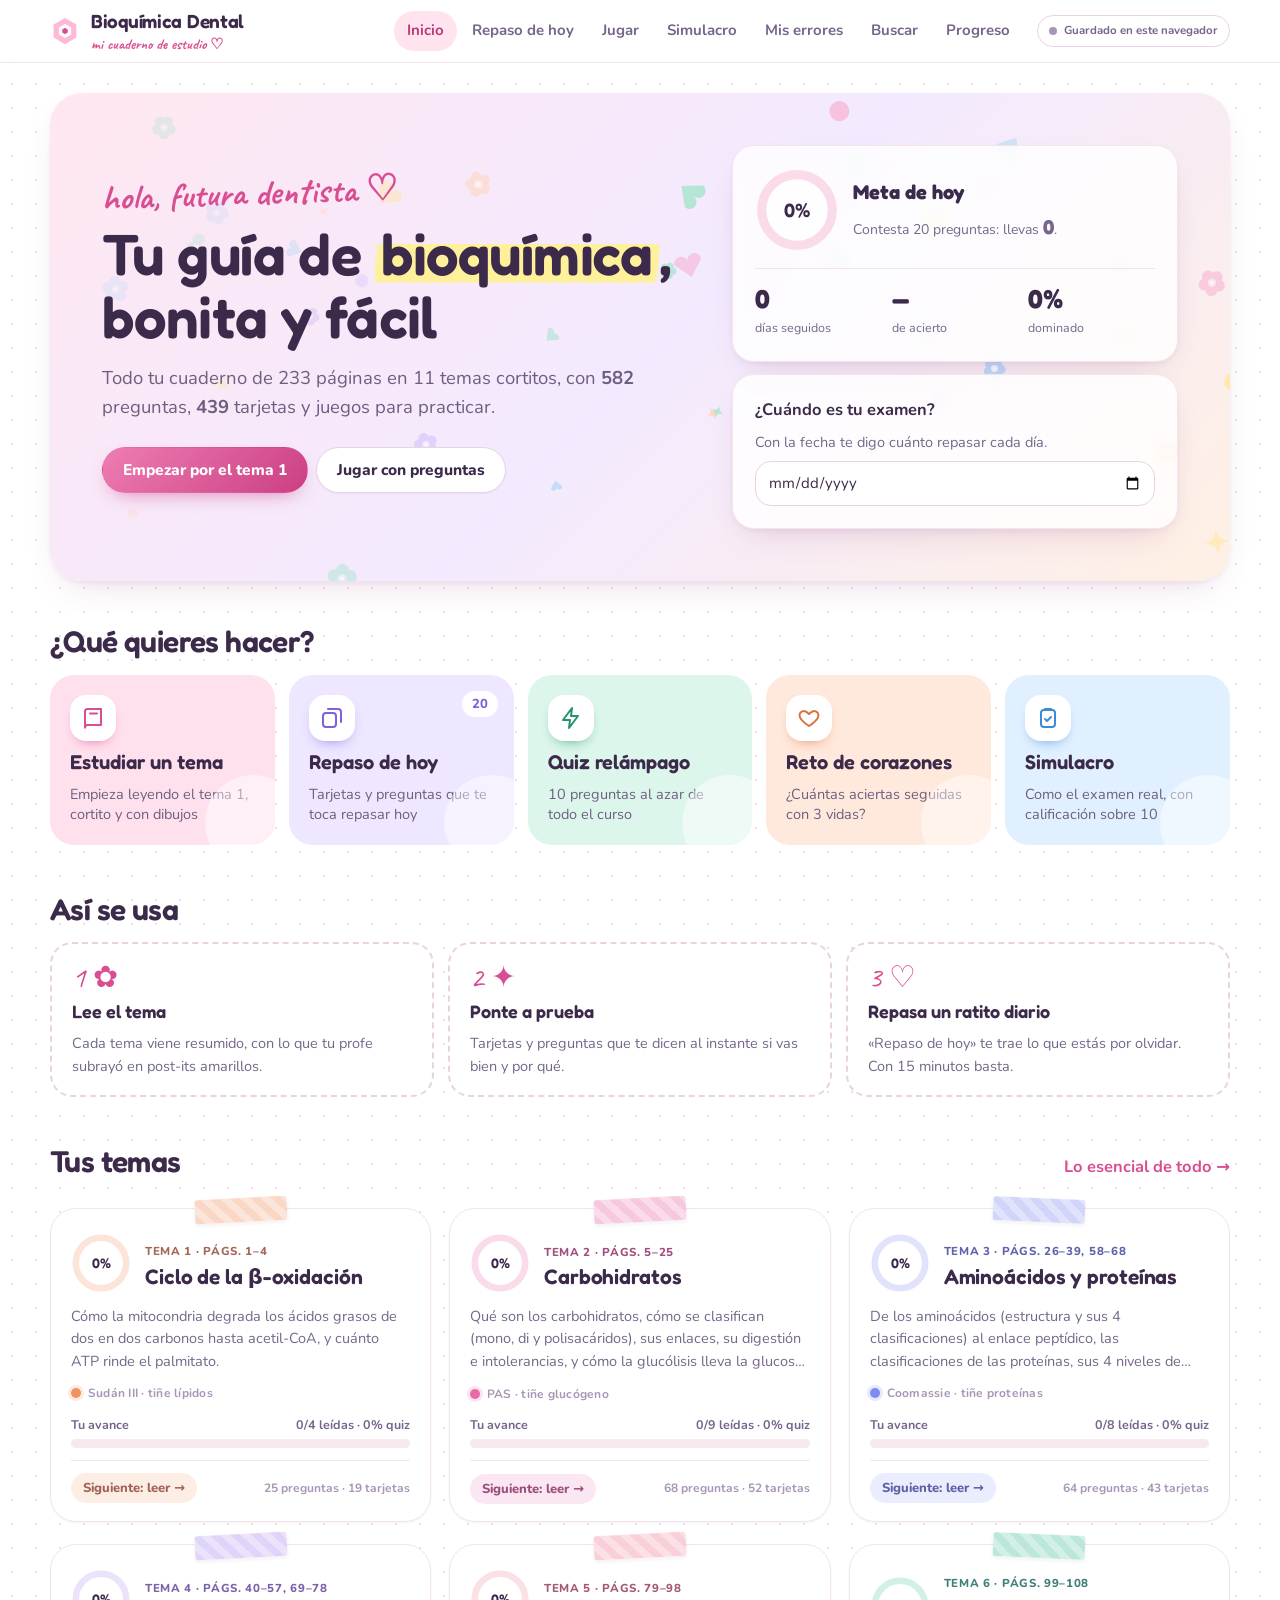
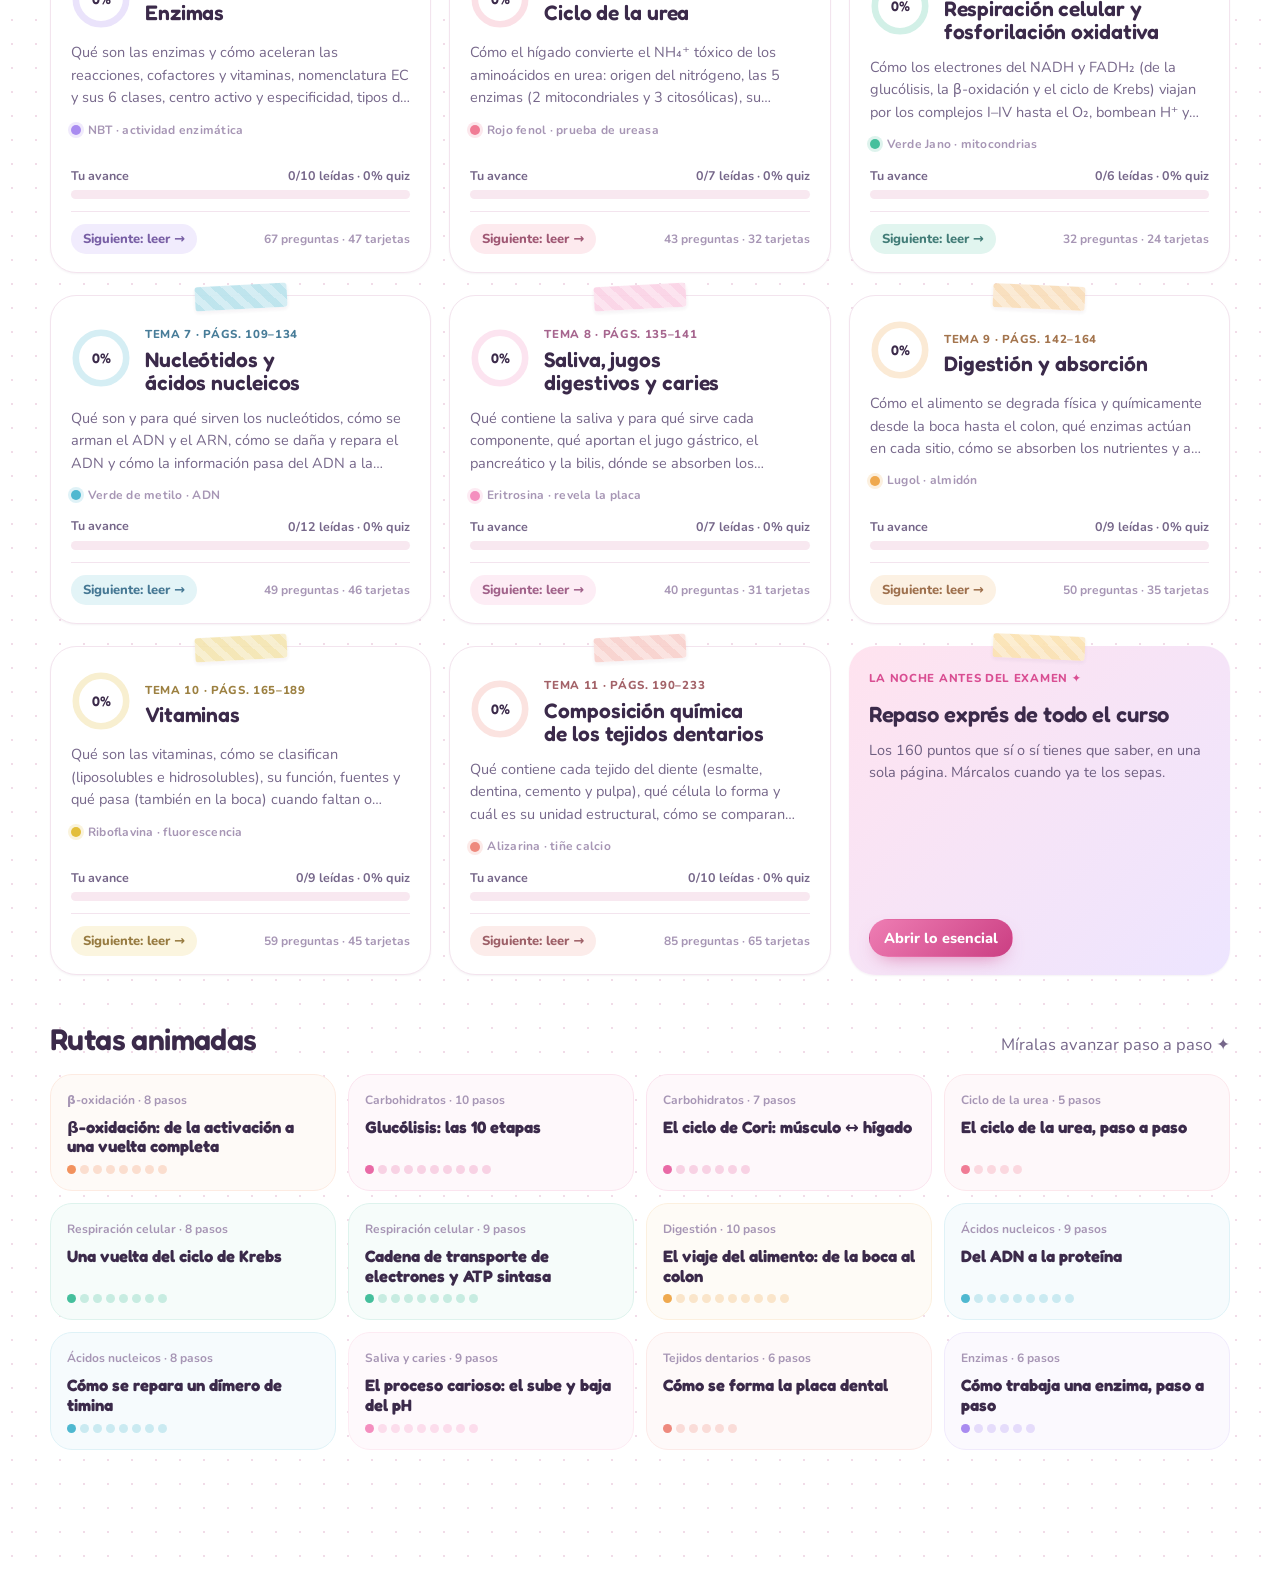
==== commit f05065ee: "Rediseño girly pastel y más fácil de usar - Paleta pastel, letras Fredoka/Nunito/Caveat, hoja con pu" ====
--- a/index.html
+++ b/index.html
@@ -3,29 +3,32 @@
 <link rel="icon" href="data:,">
 <link rel="preconnect" href="https://fonts.googleapis.com">
 <link rel="preconnect" href="https://fonts.gstatic.com" crossorigin>
-<link rel="stylesheet" href="https://fonts.googleapis.com/css2?family=Atkinson+Hyperlegible:ital,wght@0,400;0,700;1,400&family=Bricolage+Grotesque:opsz,wght@12..96,500..800&family=IBM+Plex+Mono:wght@400;500&display=swap">
+<link rel="stylesheet" href="https://fonts.googleapis.com/css2?family=Caveat:wght@500;700&family=Fredoka:wght@500;600;700&family=Nunito:ital,wght@0,400;0,600;0,700;0,800;1,400&display=swap">
 <style>
-/* Layout: app shell — white page, sticky top bar, centered 1180px column. Home = lattice hero + topic grid.
-   A topic page = tinted band in the topic's own stain color + sticky tabs + sticky section index and a 72ch reading column.
-   Subject cues: each topic wears the lab stain that reveals it (Sudán III, PAS, Coomassie…), the professor's yellow
-   highlighter marks exam keys, erythrosine (plaque-disclosing) magenta is the app accent, hexagons echo hydroxyapatite.
-   Deliberately light-only: the student asked for a white page. */
+/* Layout: estudio "cuaderno Pinterest" — hoja blanca con puntitos de bullet journal, barra superior suave,
+   columna central de 1180px. Inicio = encabezado con figuras pastel flotando + accesos grandes + temas con cinta washi.
+   Un tema = banda pastel de su color + camino Leer → Tarjetas → Quiz + pestañas fijas + columna de lectura.
+   Detalles: cada tema lleva el tono pastel de la tinción que lo revela; las claves de examen son post-its amarillos;
+   las notas a mano van en letra Caveat. Solo tema claro: la alumna pidió fondo blanco, pastel y girly. */
 :root{
-  --bg:#FFFFFF; --surface:#FFFFFF; --surface-2:#F5F6F9; --surface-3:#ECEFF4;
-  --ink:#121A2C; --ink-2:#596278; --ink-3:#8C95A8; --line:#E5E8EF; --line-2:#D2D7E2;
-  --accent:#C2185B; --accent-ink:#FFFFFF; --accent-soft:#FDEAF2; --accent-deep:#8F1244;
-  --teal:#0B7A72; --teal-soft:#E3F5F2;
-  --mark:#FFE873; --mark-ink:#121A2C;
-  --ok:#13804A; --ok-soft:#E4F6EB; --bad:#D03A22; --bad-soft:#FEEDE9; --warn:#9A6200; --warn-soft:#FFF5DE;
-  --paper:#FFFFFF; --scrim:rgba(12,16,28,.86); --on-scrim:#F3F5F8;
-  --shadow-sm:0 1px 2px rgba(18,26,44,.06);
-  --shadow:0 1px 2px rgba(18,26,44,.05),0 12px 32px -14px rgba(18,26,44,.16);
-  --shadow-lg:0 2px 6px rgba(18,26,44,.05),0 28px 56px -20px rgba(18,26,44,.28);
-  --f-display:"Bricolage Grotesque","Segoe UI",system-ui,sans-serif;
-  --f-body:"Atkinson Hyperlegible","Segoe UI",system-ui,-apple-system,sans-serif;
-  --f-mono:"IBM Plex Mono",ui-monospace,"Cascadia Mono",Consolas,monospace;
-  --r:16px; --r-sm:11px;
-  --tc:#C2185B;
+  --bg:#FFFFFF; --surface:#FFFFFF; --surface-2:#FFF5F9; --surface-3:#F8E8F0;
+  --ink:#3B2A4A; --ink-2:#76678A; --ink-3:#A796B5; --line:#F3E4EE; --line-2:#E8D3E2;
+  --accent:#D94D92; --accent-ink:#FFFFFF; --accent-soft:#FFE4F0; --accent-deep:#B93A7A;
+  --lav:#9B7FE6; --lav-soft:#EFE8FF; --mint:#2FA889; --mint-soft:#DFF7EF; --peach:#F29A6B; --peach-soft:#FFEDE2; --sky:#5BA8E8; --sky-soft:#E3F1FF; --butter:#FFF1A8;
+  --teal:#2A9A7E; --teal-soft:#DFF7EF;
+  --mark:#FFEE9E; --mark-ink:#3B2A4A;
+  --ok:#22966A; --ok-soft:#E1F7EC; --bad:#E0485A; --bad-soft:#FFE9EC; --warn:#B9770E; --warn-soft:#FFF3D9;
+  --paper:#FFFFFF; --scrim:rgba(40,24,52,.9); --on-scrim:#FFF5FA;
+  --dot:#F1DCE8;
+  --shadow-sm:0 1px 2px rgba(91,48,90,.06);
+  --shadow:0 2px 4px rgba(91,48,90,.05),0 14px 34px -16px rgba(150,70,130,.28);
+  --shadow-lg:0 4px 8px rgba(91,48,90,.05),0 30px 60px -22px rgba(150,70,130,.38);
+  --f-display:"Fredoka","Nunito","Segoe UI",system-ui,sans-serif;
+  --f-body:"Nunito","Segoe UI",system-ui,-apple-system,sans-serif;
+  --f-mono:"Nunito","Segoe UI",system-ui,sans-serif;
+  --f-hand:"Caveat","Segoe Print","Comic Sans MS",cursive;
+  --r:22px; --r-sm:14px;
+  --tc:#D94D92;
   --ease:cubic-bezier(.2,.75,.2,1);
   color-scheme:light;
 }
@@ -98,8 +101,8 @@
 .btn-soft:hover{background:color-mix(in srgb,var(--accent) 16%,white)}
 .btn-dark{background:var(--ink);color:var(--bg);box-shadow:0 8px 18px -10px rgba(18,26,44,.6)}
 .btn-dark:hover{background:#000}
-.btn-tc{background:var(--tc);color:#fff;box-shadow:0 6px 16px -8px color-mix(in srgb,var(--tc) 70%,transparent)}
-.btn-tc:hover{background:color-mix(in srgb,var(--tc) 82%,black)}
+.btn-tc{background:color-mix(in srgb,var(--tc) 26%,white);color:color-mix(in srgb,var(--tc) 50%,#3B2A4A);box-shadow:none}
+.btn-tc:hover{background:color-mix(in srgb,var(--tc) 38%,white)}
 .btn-sm{min-height:38px;padding:0 14px;font-size:14.5px;border-radius:11px}
 .pill{font-family:var(--f-mono);font-size:12px;background:var(--accent-ink);color:var(--accent);padding:1px 8px;border-radius:999px;font-weight:500}
 .linkbtn{background:none;border:0;padding:0;color:var(--accent);font-weight:700;cursor:pointer;text-decoration:underline;text-underline-offset:3px;text-decoration-thickness:1.5px;font-size:inherit;text-align:left}
@@ -108,7 +111,7 @@
 .chip.st-done{background:var(--ok-soft);color:var(--ok)}
 .chip.st-weak{background:var(--warn-soft);color:var(--warn)}
 .chip.st-ia{background:var(--accent-soft);color:var(--accent)}
-.chip.tc{background:color-mix(in srgb,var(--tc) 11%,white);color:color-mix(in srgb,var(--tc) 85%,black)}
+.chip.tc{background:color-mix(in srgb,var(--tc) 11%,white);color:color-mix(in srgb,var(--tc) 58%,#3B2A4A)}
 .eyebrow{font-family:var(--f-mono);font-size:11.5px;text-transform:uppercase;letter-spacing:.1em;color:var(--ink-3);margin:0 0 8px}
 .lede{font-size:18.5px;color:var(--ink-2);max-width:58ch;line-height:1.55}
 .row{display:flex;flex-wrap:wrap;gap:8px;align-items:center}
@@ -170,17 +173,17 @@
 .resume .hex{width:58px;height:58px}
 .resume b{display:block;font-family:var(--f-display);font-size:20px}
 .resume > div > span{color:var(--ink-2);font-size:14.5px}
-.resume .btn{color:#fff}
+
 @media (max-width:600px){.resume{grid-template-columns:auto minmax(0,1fr)}.resume .btn{grid-column:1/-1}}
 .tema-grid{display:grid;grid-template-columns:repeat(auto-fill,minmax(320px,1fr));gap:16px}
 .tema-card{position:relative;display:flex;flex-direction:column;gap:12px;padding:20px;background:var(--surface);border:1px solid var(--line);border-radius:20px;text-decoration:none;transition:transform .25s var(--ease),box-shadow .25s,border-color .25s;box-shadow:var(--shadow-sm);overflow:hidden}
-.tema-card::after{content:"";position:absolute;right:0;top:0;width:150px;height:120px;background:url("data:image/svg+xml,%3Csvg xmlns='http://www.w3.org/2000/svg' width='24.25' height='42'%3E%3Cpath d='M12.12 0L24.25 7V21L12.12 28L0 21V7ZM12.12 28V42' fill='none' stroke='%23121A2C' stroke-opacity='.09'/%3E%3C/svg%3E");-webkit-mask-image:radial-gradient(circle at 100% 0,#000 10%,transparent 72%);mask-image:radial-gradient(circle at 100% 0,#000 10%,transparent 72%);z-index:0}
+.tema-card::after{content:"";position:absolute;right:0;top:0;width:150px;height:120px;background:radial-gradient(circle,color-mix(in srgb,var(--tc) 45%,white) 1.7px,transparent 1.9px) 0 0/16px 16px;-webkit-mask-image:radial-gradient(circle at 100% 0,#000 10%,transparent 72%);mask-image:radial-gradient(circle at 100% 0,#000 10%,transparent 72%);z-index:0}
 .tema-card:hover{transform:translateY(-4px);box-shadow:var(--shadow-lg);border-color:color-mix(in srgb,var(--tc) 35%,white)}
 
 .tema-card > *{position:relative;z-index:1}
 .tc-head{display:flex;gap:14px;align-items:center}
 .tc-head .hex{width:60px;height:60px;flex:none}
-.tc-num{font-family:var(--f-mono);font-size:11.5px;color:color-mix(in srgb,var(--tc) 85%,black);text-transform:uppercase;letter-spacing:.08em;font-weight:500}
+.tc-num{font-family:var(--f-mono);font-size:11.5px;color:color-mix(in srgb,var(--tc) 58%,#3B2A4A);text-transform:uppercase;letter-spacing:.08em;font-weight:500}
 .tema-card h3{font-size:20px;margin-top:2px}
 .tema-card p.desc{color:var(--ink-2);font-size:14.5px;display:-webkit-box;-webkit-line-clamp:3;-webkit-box-orient:vertical;overflow:hidden}
 .stain{display:inline-flex;align-items:center;gap:7px;font-family:var(--f-mono);font-size:11px;color:var(--ink-3);letter-spacing:.02em}
@@ -210,12 +213,12 @@
 
 /* ---------- topic ---------- */
 .t-band{border-radius:24px;padding:clamp(20px,3.6vw,34px);background:color-mix(in srgb,var(--tc) 7%,white);border:1px solid color-mix(in srgb,var(--tc) 16%,white);display:grid;grid-template-columns:auto minmax(0,1fr);gap:22px;align-items:center;margin-bottom:6px;position:relative;overflow:hidden;isolation:isolate}
-.t-band::after{content:"";position:absolute;right:0;top:0;bottom:0;width:48%;background:url("data:image/svg+xml,%3Csvg xmlns='http://www.w3.org/2000/svg' width='24.25' height='42'%3E%3Cpath d='M12.12 0L24.25 7V21L12.12 28L0 21V7ZM12.12 28V42' fill='none' stroke='%23121A2C' stroke-opacity='.09'/%3E%3C/svg%3E");-webkit-mask-image:linear-gradient(90deg,transparent,#000 70%);mask-image:linear-gradient(90deg,transparent,#000 70%);z-index:-1}
+.t-band::after{content:"";position:absolute;right:0;top:0;bottom:0;width:48%;background:radial-gradient(circle,color-mix(in srgb,var(--tc) 45%,white) 1.7px,transparent 1.9px) 0 0/16px 16px;-webkit-mask-image:linear-gradient(90deg,transparent,#000 70%);mask-image:linear-gradient(90deg,transparent,#000 70%);z-index:-1}
 .t-band .hex{width:96px;height:96px}
 .t-band h1{font-size:clamp(28px,4.2vw,44px);font-weight:800;letter-spacing:-.025em}
 .t-desc{color:var(--ink-2);margin-top:8px;max-width:72ch;font-size:16.5px}
 .crumbs{font-family:var(--f-mono);font-size:11.5px;color:var(--ink-2);text-transform:uppercase;letter-spacing:.08em;display:flex;gap:8px;flex-wrap:wrap;margin-bottom:8px;align-items:center}
-.crumbs a{text-decoration:none;color:color-mix(in srgb,var(--tc) 85%,black);font-weight:500}
+.crumbs a{text-decoration:none;color:color-mix(in srgb,var(--tc) 58%,#3B2A4A);font-weight:500}
 .t-meta{display:flex;gap:8px;flex-wrap:wrap;margin-top:14px;align-items:center}
 @media (max-width:600px){.t-band{grid-template-columns:1fr;gap:12px}.t-band .hex{width:70px;height:70px}}
 .tabs{position:sticky;top:calc(env(safe-area-inset-top,0px) + 62px);z-index:15;background:rgba(255,255,255,.95);backdrop-filter:blur(8px);-webkit-backdrop-filter:blur(8px);display:flex;gap:4px;overflow-x:auto;border-bottom:1px solid var(--line);margin:0 0 28px;scrollbar-width:none;padding-top:10px}
@@ -225,7 +228,7 @@
 .tabs a:hover{color:var(--ink)}
 .tabs a[aria-current="page"]{color:var(--ink);border-bottom-color:var(--tc)}
 .tabs .n{font-family:var(--f-mono);font-size:11px;color:var(--ink-3);margin-left:6px;font-weight:400;padding:1px 6px;border-radius:99px;background:var(--surface-2)}
-.tabs a[aria-current="page"] .n{background:color-mix(in srgb,var(--tc) 12%,white);color:color-mix(in srgb,var(--tc) 85%,black)}
+.tabs a[aria-current="page"] .n{background:color-mix(in srgb,var(--tc) 12%,white);color:color-mix(in srgb,var(--tc) 58%,#3B2A4A)}
 .pn{display:grid;grid-template-columns:1fr 1fr;gap:14px;margin-top:48px}
 .pn a{display:flex;flex-direction:column;gap:3px;padding:16px 18px;border:1px solid var(--line);border-radius:var(--r);text-decoration:none;background:var(--surface);transition:transform .2s var(--ease),box-shadow .2s}
 .pn a:hover{transform:translateY(-2px);box-shadow:var(--shadow)}
@@ -241,7 +244,7 @@
 .toc a{display:flex;gap:10px;align-items:baseline;padding:8px 10px;border-radius:10px;text-decoration:none;font-size:14.5px;color:var(--ink-2);cursor:pointer;line-height:1.35;transition:background .2s,color .2s}
 .toc a:hover{background:var(--surface-2);color:var(--ink)}
 .toc a.is-here{background:color-mix(in srgb,var(--tc) 9%,white);color:var(--ink);font-weight:700}
-.toc .tn{font-family:var(--f-mono);font-size:11.5px;min-width:30px;flex:none;color:color-mix(in srgb,var(--tc) 85%,black)}
+.toc .tn{font-family:var(--f-mono);font-size:11.5px;min-width:30px;flex:none;color:color-mix(in srgb,var(--tc) 58%,#3B2A4A)}
 .toc a.is-read .tn{color:var(--ok)}
 .toc a.is-read .tn::after{content:"✓";margin-left:3px}
 .toc-prog{margin:12px 10px 0}
@@ -255,7 +258,7 @@
 }
 .lsec{padding-bottom:34px;border-bottom:1px solid var(--line);margin-bottom:38px;scroll-margin-top:8px}
 .lsec:last-child{border-bottom:0}
-.lsec .eyebrow{color:color-mix(in srgb,var(--tc) 85%,black)}
+.lsec .eyebrow{color:color-mix(in srgb,var(--tc) 58%,#3B2A4A)}
 .lsec.flash-hl h2{background:color-mix(in srgb,var(--mark) 60%,white);border-radius:6px;box-shadow:0 0 0 6px color-mix(in srgb,var(--mark) 60%,white)}
 .lsec h2{font-size:clamp(24px,2.8vw,31px);margin-bottom:18px;letter-spacing:-.02em;transition:background .6s}
 .lsec .b-txt,.lsec .b-list li,.lsec .b-tip p,.lsec .b-clin p,.lsec .b-key p{font-size:17px;line-height:1.65}
@@ -277,7 +280,7 @@
 .b-steps ol{list-style:none;margin:0;padding:0}
 .b-steps li{display:grid;grid-template-columns:34px minmax(0,1fr);gap:13px;position:relative;padding-bottom:16px}
 .b-steps li:not(:last-child)::before{content:"";position:absolute;left:16px;top:36px;bottom:4px;width:2px;background:color-mix(in srgb,var(--tc) 25%,white)}
-.st-n{width:34px;height:34px;border-radius:50%;background:color-mix(in srgb,var(--tc) 12%,white);color:color-mix(in srgb,var(--tc) 85%,black);font-family:var(--f-mono);font-weight:500;display:grid;place-items:center;font-size:13.5px}
+.st-n{width:34px;height:34px;border-radius:50%;background:color-mix(in srgb,var(--tc) 12%,white);color:color-mix(in srgb,var(--tc) 58%,#3B2A4A);font-family:var(--f-mono);font-weight:500;display:grid;place-items:center;font-size:13.5px}
 .b-steps li b{display:block;margin-top:5px}
 .b-steps li p{margin-top:2px;color:var(--ink-2);font-size:15.5px!important}
 .b-lab{display:block;font-family:var(--f-mono);font-size:11px;text-transform:uppercase;letter-spacing:.1em;margin-bottom:6px;font-weight:500}
@@ -304,7 +307,7 @@
 .ruta{margin:0 0 26px;border:1px solid var(--line);border-radius:22px;background:var(--surface);box-shadow:var(--shadow);overflow:hidden}
 .ruta-head{display:flex;justify-content:space-between;align-items:flex-start;gap:12px;flex-wrap:wrap;padding:18px 20px 6px}
 .ruta-head h3{font-size:19px}
-.ruta-head .eyebrow{margin-bottom:4px;color:color-mix(in srgb,var(--tc) 85%,black)}
+.ruta-head .eyebrow{margin-bottom:4px;color:color-mix(in srgb,var(--tc) 58%,#3B2A4A)}
 .ruta-ctrl{display:flex;gap:6px;flex-wrap:wrap}
 .ruta-ctrl button{display:inline-flex;align-items:center;gap:6px;padding:7px 12px;border-radius:999px;border:1.5px solid var(--line-2);background:var(--surface);cursor:pointer;font-size:13.5px;font-weight:700;transition:background .2s,border-color .2s}
 .ruta-ctrl button:hover{border-color:var(--ink-3)}
@@ -328,11 +331,11 @@
 .cyc .nlab.on{color:var(--ink)}
 @media (max-width:620px){.cyc{aspect-ratio:1.25}.cyc .nlab{display:none}}
 .cyc .ctr{position:absolute;left:50%;top:50%;transform:translate(-50%,-50%);text-align:center;width:36%;display:flex;flex-direction:column;gap:2px;align-items:center}
-.cyc .ctr b{font-family:var(--f-display);font-size:clamp(17px,3.4vw,24px);line-height:1.1;color:color-mix(in srgb,var(--tc) 85%,black)}
+.cyc .ctr b{font-family:var(--f-display);font-size:clamp(17px,3.4vw,24px);line-height:1.1;color:color-mix(in srgb,var(--tc) 58%,#3B2A4A)}
 .cyc .ctr span{font-family:var(--f-mono);font-size:11px;color:var(--ink-3);text-transform:uppercase;letter-spacing:.08em}
 .node{position:absolute;transform:translate(-50%,-50%);width:38px;height:38px;border-radius:50%;border:2px solid var(--line-2);background:var(--surface);display:grid;place-items:center;font-family:var(--f-mono);font-size:13px;font-weight:500;cursor:pointer;transition:transform .35s var(--ease),background .3s,border-color .3s,color .3s;z-index:2;padding:0}
 .node:hover{border-color:var(--tc)}
-.node.done{border-color:var(--tc);color:color-mix(in srgb,var(--tc) 85%,black);background:color-mix(in srgb,var(--tc) 10%,white)}
+.node.done{border-color:var(--tc);color:color-mix(in srgb,var(--tc) 58%,#3B2A4A);background:color-mix(in srgb,var(--tc) 10%,white)}
 .node.on{background:var(--tc);border-color:var(--tc);color:#fff;transform:translate(-50%,-50%) scale(1.22);animation:pulse 1.6s infinite}
 .trackL{position:relative;display:flex;gap:0;overflow-x:auto;padding:22px 14px 16px;scroll-behavior:smooth;scrollbar-width:thin}
 .stepL{flex:0 0 auto;width:128px;display:flex;flex-direction:column;align-items:center;gap:9px;text-align:center;position:relative;cursor:pointer;background:none;border:0;padding:0 4px}
@@ -353,7 +356,7 @@
 .rd-io .lab{font-family:var(--f-mono);font-size:11px;text-transform:uppercase;letter-spacing:.08em;color:var(--ink-3)}
 .mol{display:inline-block;padding:2px 9px;border-radius:12px;background:var(--surface);border:1px solid var(--line-2);font-size:13.5px;margin:0 4px 4px 0;font-weight:700}
 .mol.in{border-color:color-mix(in srgb,var(--teal) 40%,white);color:var(--teal)}
-.mol.out{border-color:color-mix(in srgb,var(--tc) 45%,white);color:color-mix(in srgb,var(--tc) 85%,black)}
+.mol.out{border-color:color-mix(in srgb,var(--tc) 45%,white);color:color-mix(in srgb,var(--tc) 58%,#3B2A4A)}
 .ruta-det p{font-size:15.5px;line-height:1.55}
 .ruta-nav{display:flex;align-items:center;justify-content:space-between;gap:10px;padding:12px 20px 16px}
 .ruta-nav .btn,.ruta-nav .mono{white-space:nowrap}
@@ -379,7 +382,7 @@
 .q-stem{text-wrap:pretty;font-family:var(--f-body);font-size:clamp(18.5px,2.3vw,22px);font-weight:700;line-height:1.42;letter-spacing:0}
 .q-fig{max-width:640px;align-self:center}
 .q-fig img{max-height:300px;width:auto;max-width:100%;margin:0 auto}
-.blank{display:inline-block;min-width:96px;border-bottom:2.5px solid var(--tc);padding:0 4px;color:color-mix(in srgb,var(--tc) 85%,black);line-height:1.2}
+.blank{display:inline-block;min-width:96px;border-bottom:2.5px solid var(--tc);padding:0 4px;color:color-mix(in srgb,var(--tc) 58%,#3B2A4A);line-height:1.2}
 .opts{display:flex;flex-direction:column;gap:10px}
 .opt{display:flex;gap:13px;align-items:flex-start;text-align:left;padding:13px 15px;border:1.5px solid var(--line-2);border-radius:14px;background:var(--surface);cursor:pointer;font-size:16.5px;line-height:1.45;width:100%;transition:border-color .2s,background .2s,transform .15s var(--ease)}
 .opt:hover:not([disabled]){border-color:var(--tc);background:color-mix(in srgb,var(--tc) 4%,white);transform:translateX(2px)}
@@ -477,12 +480,12 @@
 .flash-inner{display:grid;transition:transform .6s var(--ease);transform-style:preserve-3d}
 .flash.is-flipped .flash-inner{transform:rotateY(180deg)}
 .flash-face{grid-area:1/1;backface-visibility:hidden;-webkit-backface-visibility:hidden;background:var(--surface);border:1px solid var(--line);border-radius:24px;padding:32px 28px;min-height:270px;display:flex;flex-direction:column;gap:14px;justify-content:center;box-shadow:var(--shadow-lg);position:relative;overflow:hidden}
-.flash-face.front::after{content:"";position:absolute;right:0;top:0;width:170px;height:130px;background:url("data:image/svg+xml,%3Csvg xmlns='http://www.w3.org/2000/svg' width='24.25' height='42'%3E%3Cpath d='M12.12 0L24.25 7V21L12.12 28L0 21V7ZM12.12 28V42' fill='none' stroke='%23121A2C' stroke-opacity='.09'/%3E%3C/svg%3E");-webkit-mask-image:radial-gradient(circle at 100% 0,#000 10%,transparent 72%);mask-image:radial-gradient(circle at 100% 0,#000 10%,transparent 72%);z-index:0}
+.flash-face.front::after{content:"";position:absolute;right:0;top:0;width:170px;height:130px;background:radial-gradient(circle,color-mix(in srgb,var(--tc) 45%,white) 1.7px,transparent 1.9px) 0 0/16px 16px;-webkit-mask-image:radial-gradient(circle at 100% 0,#000 10%,transparent 72%);mask-image:radial-gradient(circle at 100% 0,#000 10%,transparent 72%);z-index:0}
 .flash-face.back{transform:rotateY(180deg);border:2px solid var(--tc);background:color-mix(in srgb,var(--tc) 3%,white)}
 .flash-face .fx{font-size:clamp(19.5px,2.6vw,24px);line-height:1.45;position:relative;z-index:1}
 .flash-face.back .fx{font-size:clamp(17px,2.2vw,20px)}
 .fl-lab{font-family:var(--f-mono);font-size:11px;letter-spacing:.1em;text-transform:uppercase;color:var(--ink-3);position:relative;z-index:1}
-.flash-face.back .fl-lab{color:color-mix(in srgb,var(--tc) 85%,black)}
+.flash-face.back .fl-lab{color:color-mix(in srgb,var(--tc) 58%,#3B2A4A)}
 .fl-hint{font-size:13px;color:var(--ink-3);position:relative;z-index:1}
 .swipe-tag{position:absolute;top:18px;padding:5px 12px;border-radius:999px;font-weight:800;font-size:14px;opacity:0;z-index:3;pointer-events:none;transition:opacity .15s}
 .swipe-tag.l{left:18px;background:var(--bad-soft);color:var(--bad)}
@@ -520,7 +523,7 @@
 .warnbox ul{margin:10px 0 0;padding-left:20px;display:flex;flex-direction:column;gap:7px}
 .gl{display:grid;grid-template-columns:repeat(auto-fill,minmax(300px,1fr));gap:10px}
 .gl-it{padding:13px 15px;border:1px solid var(--line);border-radius:14px;background:var(--surface)}
-.gl-it dt{font-weight:700;font-family:var(--f-display);font-size:17px;color:color-mix(in srgb,var(--tc) 80%,black)}
+.gl-it dt{font-weight:700;font-family:var(--f-display);font-size:17px;color:color-mix(in srgb,var(--tc) 58%,#3B2A4A)}
 .gl-it dd{margin:4px 0 0;color:var(--ink-2);font-size:15px}
 .ess-group{margin-bottom:38px}
 .ess-group h2{font-size:23px;margin-bottom:12px;display:flex;gap:10px;align-items:center;flex-wrap:wrap}
@@ -529,7 +532,7 @@
 /* ---------- review, errors, exam, progress ---------- */
 .cards3{display:grid;grid-template-columns:repeat(auto-fit,minmax(260px,1fr));gap:16px;margin-bottom:34px}
 .rep-card{display:flex;flex-direction:column;gap:10px;align-items:flex-start;position:relative;overflow:hidden}
-.rep-card::after{content:"";position:absolute;right:0;bottom:0;width:150px;height:110px;background:url("data:image/svg+xml,%3Csvg xmlns='http://www.w3.org/2000/svg' width='24.25' height='42'%3E%3Cpath d='M12.12 0L24.25 7V21L12.12 28L0 21V7ZM12.12 28V42' fill='none' stroke='%23121A2C' stroke-opacity='.09'/%3E%3C/svg%3E");-webkit-mask-image:radial-gradient(circle at 100% 100%,#000 10%,transparent 72%);mask-image:radial-gradient(circle at 100% 100%,#000 10%,transparent 72%);z-index:0}
+.rep-card::after{content:"";position:absolute;right:0;bottom:0;width:150px;height:110px;background:radial-gradient(circle,color-mix(in srgb,var(--tc) 45%,white) 1.7px,transparent 1.9px) 0 0/16px 16px;-webkit-mask-image:radial-gradient(circle at 100% 100%,#000 10%,transparent 72%);mask-image:radial-gradient(circle at 100% 100%,#000 10%,transparent 72%);z-index:0}
 .rep-card > *{position:relative;z-index:1}
 .rep-card .big{font-size:52px}
 .rep-card p{color:var(--ink-2)}
@@ -659,17 +662,222 @@
   .palette button{width:40px;height:40px}
   .ruta-ctrl button{padding:9px 14px}
 }
+
+/* =================== capa girly / cuaderno pastel =================== */
+body{background-color:#fff;background-image:radial-gradient(var(--dot) 1.15px,transparent 1.3px);background-size:24px 24px;font-size:16.5px}
+h1,h2,h3,h4{font-weight:600;letter-spacing:-.005em}
+.hand{font-family:var(--f-hand);font-weight:700;letter-spacing:0}
+.eyebrow{font-family:var(--f-body);font-weight:800;letter-spacing:.12em;color:var(--ink-3)}
+.mono{font-family:var(--f-body);font-weight:700}
+.pg{font-family:var(--f-body);font-weight:700;color:var(--ink-3)}
+.topbar{background:rgba(255,255,255,.86)}
+.brand{font-family:var(--f-display);font-weight:600;font-size:19px}
+.brand small{font-family:var(--f-hand);font-size:15px;letter-spacing:0;text-transform:none;color:var(--accent);font-weight:700;margin-top:-2px}
+.brand .b1{fill:#FFB8D6} .brand .b2{fill:#fff} .brand .b3{fill:var(--accent)}
+.topnav a[aria-current="page"]{background:var(--accent-soft);color:var(--accent-deep)}
+.btn{border-radius:999px;background:linear-gradient(135deg,#EE7DB3,#CB3F83);box-shadow:0 8px 20px -10px rgba(203,63,131,.75);font-weight:800}
+.btn:hover{background:linear-gradient(135deg,#E86AA6,#B9367A)}
+.btn-ghost{background:#fff;border-color:var(--line-2);color:var(--ink);box-shadow:var(--shadow-sm)}
+.btn-ghost:hover{background:var(--surface-2)}
+.btn-soft{background:var(--accent-soft);color:var(--accent-deep)}
+.btn-dark{background:var(--lav);color:#fff;box-shadow:0 8px 18px -10px rgba(155,127,230,.9)}
+.btn-dark:hover{background:#8669D8}
+.btn-sm{border-radius:999px}
+.linkbtn{color:var(--accent-deep)}
+.panel{border-radius:var(--r);border-color:var(--line);box-shadow:var(--shadow)}
+.inp{border-radius:16px;border-color:var(--line-2)}
+.inp:focus{border-color:var(--accent);box-shadow:0 0 0 4px var(--accent-soft)}
+.chip{font-weight:800;background:var(--surface-3);color:var(--ink-2)}
+.chip.st-prog{background:var(--lav-soft);color:#6B4FC9}
+.chip.st-done{background:var(--mint-soft);color:#1E8466}
+.chip.st-weak{background:var(--peach-soft);color:#B8572A}
+.bar{height:9px;background:var(--surface-3)}
+.bar i{background:linear-gradient(90deg,#F4A3C8,var(--accent))}
+.bar.tcb i{background:linear-gradient(90deg,color-mix(in srgb,var(--tc) 55%,white),var(--tc))}
+.sync{border-color:var(--line-2);font-family:var(--f-body);font-weight:700}
+
+/* anillo de avance (reemplaza al hexágono) */
+.hex .rg-bg{fill:rgba(255,255,255,.7);stroke:color-mix(in srgb,var(--tc) 24%,white);stroke-width:11}
+.hex .rg-fg{fill:none;stroke:var(--tc);stroke-width:11;stroke-linecap:round;transform:rotate(-90deg);transform-origin:50% 50%}
+.hex .rg-anim{animation:rgfill 1.3s var(--ease) both}
+@keyframes rgfill{from{stroke-dashoffset:var(--c)}}
+.hex text{font-family:var(--f-display);font-weight:600;font-size:23px;fill:var(--ink)}
+
+/* encabezado del inicio */
+.hero{background:linear-gradient(135deg,#FFE7F1 0%,#F3EAFF 52%,#FFF0E3 100%);border:0;border-radius:32px;box-shadow:var(--shadow)}
+.hero h1{font-weight:600;line-height:1.08;letter-spacing:-.01em}
+.hero h1 .hand{display:block;font-size:.62em;color:var(--accent);margin-bottom:6px;transform:rotate(-2deg);transform-origin:left;line-height:1}
+.hero h1 em{background:linear-gradient(100deg,transparent 0,#FFF19B 6px,#FFF19B calc(100% - 6px),transparent 100%) 0 80%/100% 55% no-repeat}
+.hero .panel{background:rgba(255,255,255,.82)}
+.hero .lede{color:#6E5F80}
+
+/* accesos grandes */
+.acts{display:grid;grid-template-columns:repeat(auto-fit,minmax(190px,1fr));gap:14px;margin-bottom:44px}
+.act{position:relative;display:flex;flex-direction:column;gap:10px;padding:20px;border-radius:24px;text-decoration:none;text-align:left;border:0;cursor:pointer;background:var(--ac-bg);color:var(--ink);transition:transform .25s var(--ease),box-shadow .25s;min-height:168px;overflow:hidden}
+.act:hover{transform:translateY(-4px) rotate(-.4deg);box-shadow:var(--shadow-lg)}
+.act .ico{width:46px;height:46px;border-radius:16px;display:grid;place-items:center;background:#fff;color:var(--ac);box-shadow:0 6px 14px -8px var(--ac)}
+.act .ico svg{width:24px;height:24px;fill:none;stroke:currentColor;stroke-width:2;stroke-linecap:round;stroke-linejoin:round}
+.act b{font-family:var(--f-display);font-weight:600;font-size:20px;line-height:1.15}
+.act span.d{font-size:14.5px;color:#6E5F80;line-height:1.4}
+.act .tag{position:absolute;top:16px;right:16px;font-weight:800;font-size:13px;padding:3px 10px;border-radius:999px;background:#fff;color:var(--ac)}
+.act::after{content:"";position:absolute;right:-26px;bottom:-26px;width:96px;height:96px;border-radius:50%;background:rgba(255,255,255,.45)}
+.act.pink{--ac:#D94D92;--ac-bg:#FFE1EE} .act.lav{--ac:#7F61D9;--ac-bg:#EEE7FF} .act.mint{--ac:#22966A;--ac-bg:#DDF6EC} .act.peach{--ac:#D9733F;--ac-bg:#FFE9DC} .act.sky{--ac:#3E8BD4;--ac-bg:#E1F0FF}
+
+/* cómo funciona */
+.how{display:grid;grid-template-columns:repeat(3,minmax(0,1fr));gap:14px;margin-bottom:44px}
+.how div{background:#fff;border:2px dashed var(--line-2);border-radius:22px;padding:18px 20px;display:flex;flex-direction:column;gap:6px}
+.how .n{font-family:var(--f-hand);font-size:30px;line-height:1;color:var(--accent)}
+.how b{font-family:var(--f-display);font-weight:600;font-size:18px}
+.how p{color:var(--ink-2);font-size:14.5px}
+@media (max-width:700px){.how{grid-template-columns:1fr}}
+
+/* meta de hoy */
+.goal{display:flex;gap:14px;align-items:center}
+.goal .hex{width:84px;height:84px;flex:none}
+
+/* tarjetas de tema con cinta washi */
+.tema-card{border-radius:26px;border:1px solid var(--line);padding:24px 20px 18px;overflow:visible;background:#fff}
+.tema-card::before{content:"";position:absolute;top:-11px;left:50%;width:92px;height:24px;transform:translateX(-50%) rotate(-3deg);background:repeating-linear-gradient(45deg,color-mix(in srgb,var(--tc) 40%,white) 0 7px,color-mix(in srgb,var(--tc) 26%,white) 7px 14px);opacity:.9;border-radius:3px;z-index:2;box-shadow:0 2px 4px rgba(91,48,90,.08)}
+.tema-card::after{display:none}
+.tema-card:hover{transform:translateY(-5px) rotate(-.5deg);border-color:color-mix(in srgb,var(--tc) 45%,white)}
+.tema-card:nth-child(even):hover{transform:translateY(-5px) rotate(.5deg)}
+.tema-card:nth-child(3n)::before{transform:translateX(-50%) rotate(2.5deg)}
+.tc-num{font-family:var(--f-body);font-weight:800;letter-spacing:.06em;color:color-mix(in srgb,var(--tc) 58%,#3B2A4A)}
+.tema-card h3{font-weight:600;font-size:21px}
+.stain{font-family:var(--f-body);font-weight:700;font-size:12px}
+.next{display:inline-flex;align-items:center;gap:6px;font-weight:800;font-size:13px;padding:5px 12px;border-radius:999px;background:color-mix(in srgb,var(--tc) 16%,white);color:color-mix(in srgb,var(--tc) 55%,#3B2A4A)}
+.tc-bar{display:flex;flex-direction:column;gap:5px;margin-top:auto}
+.tc-bar span{display:flex;justify-content:space-between;font-size:12.5px;color:var(--ink-2);font-weight:700}
+.tema-card.express{background:linear-gradient(135deg,#FFE3EF,#EDE5FF);border:0;color:var(--ink)}
+.tema-card.express::before{--tc:#F5B83D}
+.tema-card.express .tc-num{color:var(--accent)}
+.tema-card.express p.desc{color:#6E5F80}
+
+/* tema */
+.t-band{border-radius:30px;background:linear-gradient(135deg,color-mix(in srgb,var(--tc) 16%,white),color-mix(in srgb,var(--tc) 6%,white));border:0;box-shadow:var(--shadow-sm)}
+.t-band h1{font-weight:600}
+.t-band .hand{font-size:24px;color:color-mix(in srgb,var(--tc) 58%,#3B2A4A);display:block;margin-bottom:2px;transform:rotate(-1.5deg);transform-origin:left}
+.camino{display:grid;grid-template-columns:repeat(3,minmax(0,1fr));gap:10px;margin-top:18px}
+.paso{position:relative;display:flex;gap:12px;align-items:center;padding:12px 14px;border-radius:18px;background:rgba(255,255,255,.75);text-decoration:none;border:2px solid transparent;transition:transform .2s var(--ease),border-color .2s}
+.paso:hover{transform:translateY(-2px);border-color:color-mix(in srgb,var(--tc) 40%,white)}
+.paso .pnum{flex:none;width:34px;height:34px;border-radius:50%;display:grid;place-items:center;font-family:var(--f-display);font-weight:600;background:color-mix(in srgb,var(--tc) 22%,white);color:color-mix(in srgb,var(--tc) 55%,#3B2A4A)}
+.paso.hecho .pnum{background:var(--ok);color:#fff}
+.paso.ahora{border-color:var(--tc);background:#fff}
+.paso b{display:block;font-family:var(--f-display);font-weight:600;font-size:16.5px;line-height:1.1}
+.paso small{font-size:12.5px;color:var(--ink-2);font-weight:700}
+@media (max-width:600px){.camino{grid-template-columns:1fr}.paso{padding:9px 12px}}
+.tabs{background:rgba(255,255,255,.94)}
+.tabs a{font-weight:800}
+.tabs a[aria-current="page"]{border-bottom-color:var(--tc);border-bottom-width:4px}
+
+/* lectura */
+.lsec h2{font-weight:600}
+.b-key{background:#FFF4AE;padding:16px 18px 18px;border-radius:4px 4px 18px 4px;box-shadow:0 10px 18px -12px rgba(160,120,0,.55);transform:rotate(-.5deg);position:relative}
+.b-key::before{content:"";position:absolute;top:-9px;left:24px;width:70px;height:20px;background:rgba(255,190,220,.75);transform:rotate(-4deg);border-radius:2px}
+.b-key .b-lab{font-family:var(--f-hand);font-size:22px;text-transform:none;letter-spacing:0;color:#A06A00;font-weight:700}
+.b-key .hl{background:none;padding:0;font-weight:700}
+.b-tip{background:var(--accent-soft);border-radius:18px}
+.b-tip .b-lab,.b-clin .b-lab{font-family:var(--f-hand);font-size:21px;text-transform:none;letter-spacing:0;font-weight:700}
+.b-clin{background:var(--mint-soft);border-radius:18px}
+.b-clin .b-lab{color:#1E8466}
+.hl{background:linear-gradient(100deg,transparent 0,#FFF19B 3px,#FFF19B calc(100% - 3px),transparent 100%)}
+.b-table{border-radius:18px}
+.b-steps{border-radius:22px}
+.fig-btn{border-radius:18px;box-shadow:var(--shadow-sm)}
+.sec-check{border-radius:22px;border-color:color-mix(in srgb,var(--tc) 40%,white);background:color-mix(in srgb,var(--tc) 5%,white)}
+.sec-check h3{font-weight:600}
+
+/* preguntas */
+.q-card{border-radius:28px}
+.opt{border-radius:18px;font-weight:600}
+.opt-k{border-radius:50%;font-family:var(--f-display);font-weight:600}
+.opt:hover:not([disabled]){background:color-mix(in srgb,var(--tc) 7%,white)}
+.opt.is-sel{border-color:var(--lav);background:var(--lav-soft);box-shadow:0 0 0 3px #F4EFFF}
+.opt.is-sel .opt-k{background:var(--lav)}
+.ord-item{border-color:var(--lav);background:var(--lav-soft);border-radius:16px}
+.ord-n{color:#6B4FC9}
+.rel-it{border-radius:16px}
+.rel-it.is-sel{border-color:var(--lav);background:var(--lav-soft);box-shadow:0 0 0 3px #F4EFFF}
+.rel-it.is-sel .rel-b{background:var(--lav)}
+.fb{border-radius:22px}
+.fb-h{font-family:var(--f-hand);font-size:27px;font-weight:700;letter-spacing:0}
+.hearts{display:inline-flex;gap:3px;font-size:20px;line-height:1}
+.hearts i{font-style:normal;color:#F06292;transition:transform .3s var(--ease)}
+.hearts i.off{color:var(--line-2);transform:scale(.8)}
+.scoreb{font-family:var(--f-display);font-weight:600;font-size:16px;padding:4px 12px;border-radius:999px;background:var(--butter)}
+.flash-face{border-radius:30px}
+.flash-face.back{border-color:color-mix(in srgb,var(--tc) 55%,white);background:color-mix(in srgb,var(--tc) 6%,white)}
+.rate button{border-radius:18px}
+.seg button{font-weight:700}
+.seg button[aria-pressed="true"]{border-color:var(--accent);background:var(--accent-soft);color:var(--accent-deep)}
+.big{font-family:var(--f-display);font-weight:600}
+.ring .r-bg{stroke:var(--surface-3)}
+.ring text{font-family:var(--f-display);font-weight:600}
+
+/* inicio simple de quiz y tarjetas */
+.start-card{display:flex;flex-direction:column;gap:14px;padding:26px;border-radius:28px;background:linear-gradient(135deg,color-mix(in srgb,var(--tc) 14%,white),#fff);border:1px solid color-mix(in srgb,var(--tc) 20%,white);max-width:780px}
+.start-card h2{font-weight:600;font-size:26px}
+.start-card .hand{font-size:22px;color:color-mix(in srgb,var(--tc) 58%,#3B2A4A)}
+details.more{max-width:780px;border:1.5px dashed var(--line-2);border-radius:22px;padding:14px 18px;background:#fff}
+details.more summary{cursor:pointer;font-weight:800;color:var(--ink-2)}
+details.more[open] summary{margin-bottom:16px}
+
+/* juegos */
+.games{display:grid;grid-template-columns:repeat(auto-fit,minmax(240px,1fr));gap:16px;margin-bottom:28px}
+.game{display:flex;flex-direction:column;gap:12px;padding:22px;border-radius:28px;background:var(--ac-bg);position:relative;overflow:hidden}
+.game h3{font-weight:600;font-size:22px}
+.game p{color:#6E5F80;font-size:15px}
+.game .rec{font-family:var(--f-hand);font-size:22px;color:var(--ac)}
+.game .btn{align-self:flex-start;margin-top:auto}
+.game.pink{--ac:#D94D92;--ac-bg:#FFE1EE} .game.lav{--ac:#7F61D9;--ac-bg:#EEE7FF} .game.mint{--ac:#22966A;--ac-bg:#DDF6EC} .game.sky{--ac:#3E8BD4;--ac-bg:#E1F0FF}
+.game .ico{width:52px;height:52px;border-radius:18px;display:grid;place-items:center;background:#fff;color:var(--ac)}
+.game .ico svg{width:26px;height:26px;fill:none;stroke:currentColor;stroke-width:2;stroke-linecap:round;stroke-linejoin:round}
+.game-sel{display:flex;gap:10px;align-items:center;flex-wrap:wrap;margin-bottom:22px}
+.game-sel .inp{width:auto;min-width:240px}
+.rec-new{font-family:var(--f-hand);font-size:28px;color:var(--accent)}
+
+/* otros */
+.tema-grid{gap:22px 18px;padding-top:12px}
+.weak-it{border-radius:22px;background:var(--peach-soft);border:0}
+.weak-it .pg{color:#B8572A}
+.rep-card{border-radius:26px}
+.rep-card::after{display:none}
+.tbl{border-radius:22px}
+.ess-it{border-radius:18px}
+.ess-it.on{background:var(--mint-soft)}
+.gl-it{border-radius:18px}
+.msg.me{background:linear-gradient(135deg,#EE7DB3,#CB3F83)}
+.toast{background:var(--ink);border-radius:999px;padding:11px 20px}
+.ruta{border-radius:28px}
+.ruta-det{border-radius:22px}
+.mol{font-weight:800}
+.empty{border-radius:26px;background:#fff}
+.page-head h1{font-weight:600}
+.page-head .hand{font-size:24px;color:var(--accent)}
+.pn a{border-radius:22px}
+.botnav a[aria-current="page"]{color:var(--accent-deep)}
+.botnav a[aria-current="page"]::before{background:var(--accent);height:3px;border-radius:0 0 4px 4px}
+@media (max-width:600px){
+  .acts{grid-template-columns:repeat(2,minmax(0,1fr));gap:10px}
+  .act{min-height:0;padding:16px;border-radius:22px;gap:8px}
+  .act:first-child{grid-column:1/-1}
+  .act b{font-size:17px}
+  .act span.d{font-size:13px}
+  .act .ico{width:40px;height:40px;border-radius:14px}
+  .games{grid-template-columns:1fr}
+}
 </style>
 
 <header class="topbar">
   <div class="topbar-in gutter">
     <a class="brand" href="#inicio" aria-label="Inicio">
       <svg viewBox="0 0 32 32" aria-hidden="true"><polygon class="b1" points="16,2 28.1,9 28.1,23 16,30 3.9,23 3.9,9"/><polygon class="b2" points="16,8.5 22.5,12.25 22.5,19.75 16,23.5 9.5,19.75 9.5,12.25"/><polygon class="b3" points="16,12.6 18.9,14.3 18.9,17.7 16,19.4 13.1,17.7 13.1,14.3"/></svg>
-      <span>Bioquímica Dental<small>Guía de repaso</small></span>
+      <span>Bioquímica Dental<small>mi cuaderno de estudio ♡</small></span>
     </a>
     <nav class="topnav" aria-label="Principal">
       <a href="#inicio" data-nav="inicio">Inicio</a>
       <a href="#repaso" data-nav="repaso">Repaso de hoy</a>
+      <a href="#jugar" data-nav="jugar">Jugar</a>
       <a href="#examen" data-nav="examen">Simulacro</a>
       <a href="#errores" data-nav="errores">Mis errores</a>
       <a href="#buscar" data-nav="buscar">Buscar</a>
@@ -689,7 +897,7 @@
 <nav class="botnav" aria-label="Principal">
   <a href="#inicio" data-nav="inicio"><svg viewBox="0 0 24 24"><path d="M3 11l9-7 9 7v9a1 1 0 0 1-1 1h-5v-6h-6v6H4a1 1 0 0 1-1-1z"/></svg>Inicio</a>
   <a href="#repaso" data-nav="repaso"><svg viewBox="0 0 24 24"><rect x="3" y="7" width="14" height="14" rx="2"/><path d="M7 3h12a2 2 0 0 1 2 2v12"/></svg>Repaso</a>
-  <a href="#examen" data-nav="examen"><svg viewBox="0 0 24 24"><rect x="5" y="4" width="14" height="17" rx="2"/><path d="M9 4V3h6v1M9 13l2 2 4-4"/></svg>Simulacro</a>
+  <a href="#jugar" data-nav="jugar"><svg viewBox="0 0 24 24"><path d="M12 20s-7-4.4-9-8.6C1.6 8.3 3.5 5 6.8 5c2 0 3.4 1.2 5.2 3 1.8-1.8 3.2-3 5.2-3 3.3 0 5.2 3.3 3.8 6.4C19 15.6 12 20 12 20z"/></svg>Jugar</a>
   <a href="#errores" data-nav="errores"><svg viewBox="0 0 24 24"><circle cx="12" cy="12" r="9"/><path d="M12 7v6M12 16.5v.5"/></svg>Errores</a>
   <a href="#buscar" data-nav="buscar"><svg viewBox="0 0 24 24"><circle cx="11" cy="11" r="7"/><path d="M20 20l-4-4"/></svg>Buscar</a>
   <a href="#progreso" data-nav="progreso"><svg viewBox="0 0 24 24"><path d="M4 20V11M10 20V5M16 20v-6M22 20H2"/></svg>Progreso</a>
@@ -768,12 +976,13 @@
 /* ================= estado ================= */
 const S={temas:[],byId:{},sec:{},q:{},c:{},secQ:{},secC:{},figs:{},route:{v:'inicio'},setup:{},active:{},qz:{},
   sample:null,chat:{},fy:{},gq:{},searchQ:'',ix:null,exSetup:null,glQ:'',pendingSec:null,lastQz:null,io:null,confirmReset:false,
-  rutas:[],rutaById:{},ru:{},fresh:true,freshTab:false};
+  rutas:[],rutaById:{},ru:{},fresh:true,freshTab:false,more:{},gameTema:''};
+document.addEventListener('toggle',e=>{const d=e.target;if(d.matches&&d.matches('details.more')&&d.dataset.k)S.more[d.dataset.k]=d.open;},true);
 const LS='bq-dental-guia-v1';
 const QI=[0,1,3,7,16];          // días entre repasos de preguntas según caja
 const CI=[0,1,2,4,8,16,32];     // días entre repasos de tarjetas según caja
 const NEW_CARDS_DAY=20;
-function emptyP(){return {v:1,u:0,q:{},c:{},r:{},e:{},d:{},x:[],fecha:null,cz:false};}
+function emptyP(){return {v:1,u:0,q:{},c:{},r:{},e:{},d:{},x:[],fecha:null,cz:false,best:{}};}
 function loadLocal(){try{const s=localStorage.getItem(LS);if(s)return Object.assign(emptyP(),JSON.parse(s));}catch(e){}return emptyP();}
 let P=loadLocal();
 function saveLocal(){try{localStorage.setItem(LS,JSON.stringify(P));}catch(e){}}
@@ -786,6 +995,7 @@
   o.d=Object.assign({},a.d);for(const day in (b.d||{})){const x=b.d[day],y=o.d[day]||{};o.d[day]={q:Math.max(x.q||0,y.q||0),k:Math.max(x.k||0,y.k||0),c:Math.max(x.c||0,y.c||0),nc:Math.max(x.nc||0,y.nc||0)};}
   const seen={};o.x=[...(a.x||[]),...(b.x||[])].filter(e=>{if(seen[e.t])return false;seen[e.t]=1;return true;}).sort((m,n)=>m.t-n.t).slice(-60);
   const newer=(b.u||0)>(a.u||0)?b:a;o.fecha=newer.fecha||null;o.cz=!!newer.cz;o.u=Math.max(a.u||0,b.u||0);
+  o.best={};[a.best||{},b.best||{}].forEach(x=>{for(const k in x)o.best[k]=Math.max(o.best[k]||0,x[k]||0);});
   return o;
 }
 
@@ -848,17 +1058,17 @@
 const short=id=>{const t=S.byId[id];return t?(t.corto||t.titulo):id;};
 /* Cada tema lleva el color de la tinción de laboratorio que lo revela */
 const TCOL={
-  betaox:['#DD5A1C','Sudán III · tiñe lípidos'],
-  carbohidratos:['#A61E73','PAS · tiñe glucógeno'],
-  proteinas:['#2B4FD1','Azul de Coomassie · proteínas'],
-  enzimas:['#6A3FC8','NBT-formazán · actividad enzimática'],
-  urea:['#D3294F','Rojo fenol · prueba de ureasa'],
-  respiracion:['#2E8B3E','Verde Jano B · mitocondrias'],
-  nucleicos:['#0B7F8A','Verde de metilo · ADN'],
-  saliva:['#E0457B','Eritrosina · revela la placa'],
-  digestion:['#A8641A','Lugol · almidón'],
-  vitaminas:['#B07D00','Riboflavina · fluorescencia amarilla'],
-  dentarios:['#C2362B','Rojo de alizarina · calcio'],
+  betaox:['#F2925E','Sudán III · tiñe lípidos'],
+  carbohidratos:['#E96AA6','PAS · tiñe glucógeno'],
+  proteinas:['#7D8CF0','Coomassie · tiñe proteínas'],
+  enzimas:['#A98BF0','NBT · actividad enzimática'],
+  urea:['#F07C95','Rojo fenol · prueba de ureasa'],
+  respiracion:['#45BF9C','Verde Jano · mitocondrias'],
+  nucleicos:['#4FB8D0','Verde de metilo · ADN'],
+  saliva:['#F48FBF','Eritrosina · revela la placa'],
+  digestion:['#EFA94F','Lugol · almidón'],
+  vitaminas:['#E3BE3A','Riboflavina · fluorescencia'],
+  dentarios:['#EE8A7E','Alizarina · tiñe calcio'],
 };
 const tcol=id=>(TCOL[id]||['#C2185B',''])[0];
 const tcs=id=>`style="--tc:${tcol(id)}"`;
@@ -921,10 +1131,18 @@
 /* ================= íconos y piezas ================= */
 let HX=0;
 function hex(p,label){
-  p=Math.max(0,Math.min(1,p||0));const id='hx'+(++HX);const y=(96-92*p).toFixed(1);
-  const pts='50,4 90,27 90,73 50,96 10,73 10,27';
-  return `<svg class="hex" viewBox="0 0 100 100" role="img" aria-label="${esc(label||'Dominio')}: ${pct(p)}"><defs><clipPath id="${id}"><polygon points="${pts}"/></clipPath></defs><polygon class="hx-bg" points="${pts}"/><g clip-path="url(#${id})"><g class="${S.fresh?'hx-anim':''}" style="--d:${(92*p).toFixed(1)}px"><rect class="hx-fill" x="0" y="${y}" width="100" height="100"/>${p>0&&p<1?`<line class="hx-top" x1="0" x2="100" y1="${y}" y2="${y}"/>`:''}</g></g><polygon class="hx-line ${p>=.85?'on':''}" points="${pts}"/><text x="50" y="57" text-anchor="middle">${Math.round(p*100)}%</text></svg>`;
-}
+  p=Math.max(0,Math.min(1,p||0));const C=2*Math.PI*42;
+  return `<svg class="hex" viewBox="0 0 100 100" role="img" aria-label="${esc(label||'Avance')}: ${pct(p)}"><circle class="rg-bg" cx="50" cy="50" r="42"/>${p>0?`<circle class="rg-fg ${S.fresh?'rg-anim':''}" cx="50" cy="50" r="42" stroke-dasharray="${C.toFixed(1)}" stroke-dashoffset="${(C*(1-p)).toFixed(1)}" style="--c:${C.toFixed(1)}"/>`:''}<text x="50" y="58" text-anchor="middle">${Math.round(p*100)}%</text></svg>`;
+}
+const ICO={
+  book:'<path d="M4 5.5A2.5 2.5 0 0 1 6.5 3H20v16H6.5A2.5 2.5 0 0 0 4 21.5z"/><path d="M4 21.5v-16M9 7.5h7"/>',
+  cards:'<rect x="3" y="7" width="13" height="14" rx="3"/><path d="M8 3h10a3 3 0 0 1 3 3v10"/>',
+  spark:'<path d="M13 2 4 14h7l-1 8 9-12h-7z"/>',
+  heart:'<path d="M12 20s-7-4.4-9-8.6C1.6 8.3 3.5 5 6.8 5c2 0 3.4 1.2 5.2 3 1.8-1.8 3.2-3 5.2-3 3.3 0 5.2 3.3 3.8 6.4C19 15.6 12 20 12 20z"/>',
+  clock:'<circle cx="12" cy="13" r="8"/><path d="M12 9v4l2.5 2M9 2h6"/>',
+  exam:'<rect x="5" y="4" width="14" height="17" rx="3"/><path d="M9 4V3h6v1M9 13l2 2 4-4"/>',
+};
+const ico=k=>`<span class="ico"><svg viewBox="0 0 24 24" aria-hidden="true">${ICO[k]}</svg></span>`;
 const barA=()=>S.fresh?' anim':'';
 function ring(p,label){const C=2*Math.PI*45;return `<svg class="ring" viewBox="0 0 110 110" role="img" aria-label="${esc(label)}"><circle class="r-bg" cx="55" cy="55" r="45"/><circle class="r-fg" cx="55" cy="55" r="45" stroke-dasharray="${C.toFixed(1)}" stroke-dashoffset="${C.toFixed(1)}" data-off="${(C*(1-p)).toFixed(1)}"/><text x="55" y="63" text-anchor="middle">${Math.round(p*100)}%</text></svg>`;}
 const ICON_OK='<svg viewBox="0 0 24 24" fill="none" stroke="currentColor" stroke-width="2.6" stroke-linecap="round" stroke-linejoin="round" aria-hidden="true"><circle cx="12" cy="12" r="10"/><path d="M7.5 12.5l3 3 6-6.5"/></svg>';
@@ -938,10 +1156,10 @@
   const cv=document.createElement('canvas');cv.className='fx-cv';document.body.appendChild(cv);
   const dpr=Math.min(2,devicePixelRatio||1),W=innerWidth,H=innerHeight;cv.width=W*dpr;cv.height=H*dpr;
   const x=cv.getContext('2d');x.scale(dpr,dpr);
-  const cols=colors&&colors.length?colors:['#C2185B','#FFE873','#0B7A72','#2B4FD1','#DD5A1C'];
+  const cols=colors&&colors.length?colors:['#F7A8CB','#C9B6F7','#8FDDBF','#FFC9A6','#FFE58F','#9ED0F5'];
   const ps=Array.from({length:140},(_,i)=>({x:W/2+(Math.random()-.5)*W*.3,y:H*.35,vx:(Math.random()-.5)*14,vy:-Math.random()*13-4,r:4+Math.random()*5,c:cols[i%cols.length],a:Math.random()*6,va:(Math.random()-.5)*.3,hex:Math.random()<.4}));
   const t0=performance.now();let raf;
-  const step=t=>{const e=t-t0;x.clearRect(0,0,W,H);ps.forEach(p=>{p.vy+=.38;p.vx*=.99;p.x+=p.vx;p.y+=p.vy;p.a+=p.va;x.save();x.translate(p.x,p.y);x.rotate(p.a);x.globalAlpha=Math.max(0,1-e/2200);x.fillStyle=p.c;if(p.hex){x.beginPath();for(let k=0;k<6;k++){const an=Math.PI/3*k;x.lineTo(Math.cos(an)*p.r,Math.sin(an)*p.r);}x.fill();}else x.fillRect(-p.r/2,-p.r/4,p.r,p.r/2);x.restore();});
+  const step=t=>{const e=t-t0;x.clearRect(0,0,W,H);ps.forEach(p=>{p.vy+=.38;p.vx*=.99;p.x+=p.vx;p.y+=p.vy;p.a+=p.va;x.save();x.translate(p.x,p.y);x.rotate(p.a);x.globalAlpha=Math.max(0,1-e/2200);x.fillStyle=p.c;if(p.hex){const r=p.r*1.1;x.beginPath();x.arc(-r*.5,-r*.15,r*.5,Math.PI,0);x.arc(r*.5,-r*.15,r*.5,Math.PI,0);x.lineTo(0,r);x.closePath();x.fill();}else x.fillRect(-p.r/2,-p.r/4,p.r,p.r/2);x.restore();});
     if(e<2300)raf=requestAnimationFrame(step);else cv.remove();};
   raf=requestAnimationFrame(step);setTimeout(()=>cv.remove(),3000);
 }
@@ -959,32 +1177,34 @@
 function initHero(){
   const cv=$('.hero-cv');if(!cv)return;cancelAnimationFrame(heroRAF);
   const host=cv.parentElement,dpr=Math.min(2,devicePixelRatio||1);
-  let W,H,cells=[],mx=-999,my=-999;const R=26,hw=Math.sqrt(3)*R;
-  const size=()=>{W=host.clientWidth;H=host.clientHeight;cv.width=W*dpr;cv.height=H*dpr;cells=[];
-    for(let r=-1;r*R*1.5<H+R*2;r++)for(let c=-1;c*hw<W+hw*2;c++){cells.push({x:c*hw+(r%2?hw/2:0),y:r*R*1.5,v:0,t:Math.random()<.16?Math.random():0,s:.004+Math.random()*.01});}};
+  const COLS=['#F7A8CB','#CDB9F8','#9FE3C8','#FFCFAE','#FFE58F','#A9D6F7'];
+  let W,H,ps=[],mx=-999,my=-999;
+  const size=()=>{W=host.clientWidth;H=host.clientHeight;cv.width=W*dpr;cv.height=H*dpr;
+    const n=Math.max(16,Math.min(44,Math.round(W*H/15000)));
+    ps=Array.from({length:n},()=>({x:Math.random()*W,y:Math.random()*H,r:5+Math.random()*11,c:COLS[Math.floor(Math.random()*COLS.length)],k:Math.floor(Math.random()*4),vy:-(.12+Math.random()*.3),ph:Math.random()*6.28,rot:Math.random()*6.28,vr:(Math.random()-.5)*.012,a:.45+Math.random()*.4}));};
   size();
   const x=cv.getContext('2d');
-  const tint=[194,24,91];
-  const draw=()=>{
+  const shape=(p)=>{const r=p.r;x.beginPath();
+    if(p.k===0){x.arc(0,0,r*.7,0,7);x.fill();}
+    else if(p.k===1){x.arc(-r*.5,-r*.15,r*.5,Math.PI,0);x.arc(r*.5,-r*.15,r*.5,Math.PI,0);x.lineTo(0,r);x.closePath();x.fill();}
+    else if(p.k===2){x.moveTo(0,-r);x.quadraticCurveTo(0,0,r,0);x.quadraticCurveTo(0,0,0,r);x.quadraticCurveTo(0,0,-r,0);x.quadraticCurveTo(0,0,0,-r);x.fill();}
+    else{for(let i=0;i<5;i++){const a=i*Math.PI*2/5;x.moveTo(Math.cos(a)*r*.55,Math.sin(a)*r*.55);x.arc(Math.cos(a)*r*.55,Math.sin(a)*r*.55,r*.42,0,7);}x.fill();x.beginPath();x.fillStyle='#fff';x.arc(0,0,r*.3,0,7);x.fill();}
+  };
+  const draw=(t)=>{
     x.setTransform(dpr,0,0,dpr,0,0);x.clearRect(0,0,W,H);
-    cells.forEach(c=>{
-      const d=Math.hypot(c.x-mx,c.y-my);const near=Math.max(0,1-d/170);
-      if(c.t>0&&!RM()){c.v+=c.s;if(c.v>1){c.v=0;c.t=Math.random()<.5?Math.random():0;}}
-      else if(Math.random()<.0008)c.t=1;
-      const a=Math.max(near*.22,(c.t?Math.sin(c.v*Math.PI)*.16:0));
-      x.beginPath();for(let k=0;k<6;k++){const an=Math.PI/3*k+Math.PI/6;x.lineTo(c.x+Math.cos(an)*(R-2),c.y+Math.sin(an)*(R-2));}x.closePath();
-      if(a>.005){x.fillStyle=`rgba(${tint},${a})`;x.fill();}
-      x.strokeStyle=`rgba(18,26,44,${.055+near*.12})`;x.lineWidth=1;x.stroke();
+    ps.forEach(p=>{
+      if(!RM()){p.y+=p.vy;p.rot+=p.vr;if(p.y<-20){p.y=H+20;p.x=Math.random()*W;}}
+      let px=p.x+Math.sin((t||0)/1600+p.ph)*10,py=p.y;
+      const d=Math.hypot(px-mx,py-my);if(d<120){const f=(120-d)/120*18;px+=(px-mx)/d*f;py+=(py-my)/d*f;}
+      x.save();x.translate(px,py);x.rotate(p.rot);x.globalAlpha=p.a*(.3+.7*Math.min(1,px/W*1.6));x.fillStyle=p.c;shape(p);x.restore();
     });
-    // la parte izquierda se aclara para que el texto se lea bien
-    const g=x.createLinearGradient(0,0,W,0);g.addColorStop(0,'rgba(245,246,249,.94)');g.addColorStop(.5,'rgba(245,246,249,.55)');g.addColorStop(1,'rgba(245,246,249,0)');x.fillStyle=g;x.fillRect(0,0,W,H);
   };
-  draw();
+  draw(0);
   if(RM())return;
   host.addEventListener('pointermove',e=>{const r=host.getBoundingClientRect();mx=e.clientX-r.left;my=e.clientY-r.top;});
   host.addEventListener('pointerleave',()=>{mx=my=-999;});
   let last=0;
-  const loop=t=>{if(!cv.isConnected)return;if(t-last>40){if(host.clientWidth!==W||host.clientHeight!==H)size();draw();last=t;}heroRAF=requestAnimationFrame(loop);};
+  const loop=t=>{if(!cv.isConnected)return;if(t-last>30){if(host.clientWidth!==W||host.clientHeight!==H)size();draw(t);last=t;}heroRAF=requestAnimationFrame(loop);};
   heroRAF=requestAnimationFrame(loop);
 }
 const dots=n=>`<span class="diff" title="Dificultad ${n||1} de 3">${[1,2,3].map(i=>`<i class="${i<=(n||1)?'on':''}"></i>`).join('')}</span>`;
@@ -1027,7 +1247,8 @@
   if(c==='cancelled') return '';
   return 'No se pudo conectar con el tutor. Intenta de nuevo.';
 }
-const OKM=['¡Correcto!','¡Eso es!','Bien hecho','Exacto','¡Muy bien!'];
+const OKM=['¡Bien hecho! ✿','¡Eso es! ♡','¡Correctísimo! ✦','¡Lo sabías! ✿','¡Muy bien! ♡'];
+const BADM=['Casi… ¡tú puedes! ♡','Ups, no era esa','Tranqui, así se aprende ✿','Uy, esta se repasa ♡'];
 
 /* ================= motor de preguntas ================= */
 let UID=0;
@@ -1037,10 +1258,12 @@
     this.o=Object.assign({mode:'practica',track:true},o);
     this.qs=items.map(x=>typeof x==='string'?S.q[x]:x).filter(Boolean);
     this.i=0;this.st={};this.done=false;this.t0=NOW();this.el=null;this.confirm=null;
-    if(this.exam&&this.o.limit){this.deadline=this.t0+this.o.limit*1000;this.tick=setInterval(()=>this.onTick(),1000);}
+    this.lives=this.o.lives;
+    if(this.o.limit){this.deadline=this.t0+this.o.limit*1000;this.tick=setInterval(()=>this.onTick(),1000);}
   }
   get exam(){return this.o.mode==='examen';}
   get mini(){return this.o.mode==='mini';}
+  get endless(){return this.o.lives!=null||this.o.game==='contrarreloj';}
   get cur(){return this.qs[this.i];}
   s(q){
     q=q||this.cur;let s=this.st[q.id];if(s)return s;
@@ -1071,9 +1294,9 @@
     const st=this.streak||0;
     return `<div class="qz ${this.mini?'qz-mini':''}" data-qz="${this.id}" ${tcs(q.tema)}>
       <div class="qz-top">
-        <div class="qz-prog"><span class="mono">${this.i+1} de ${n}</span><div class="bar ${ex?'teal':'tcb'}"><i style="width:${prog*100}%"></i></div></div>
-        ${ex&&this.deadline?`<span class="mono qz-timer ${this.timeLeft()<60000?'low':''}" data-timer title="Tiempo restante">${this.timeText()}</span>`:''}
-        ${!ex?`<span class="streak-n ${st>=3?'hot':''}" title="Aciertos seguidos">${st>=3?'Racha ':''}${st>=3?st:this.okCount()+' bien'}</span>`:''}
+        <div class="qz-prog"><span class="mono">${this.endless?'Pregunta '+(this.i+1):(this.i+1)+' de '+n}</span><div class="bar ${ex?'teal':'tcb'}"><i style="width:${prog*100}%"></i></div></div>
+        ${this.deadline?`<span class="mono qz-timer ${this.timeLeft()<60000?'low':''}" data-timer title="Tiempo restante">${this.timeText()}</span>`:''}
+        ${this.o.lives!=null?`<span class="hearts" aria-label="Vidas: ${this.lives}">${[0,1,2].map(k=>`<i class="${k<this.lives?'':'off'}">♥</i>`).join('')}</span>`:''}${this.o.game?`<span class="scoreb">${this.okCount()} ✓</span>`:''}${!ex&&!this.o.game?`<span class="streak-n ${st>=3?'hot':''}" title="Aciertos seguidos">${st>=3?'Racha ':''}${st>=3?st:this.okCount()+' bien'}</span>`:''}
         <button class="linkbtn" data-action="qz-exit">${this.mini?'Cerrar':'Salir'}</button>
       </div>
       ${this.confirm?this.confirmHTML():''}
@@ -1128,7 +1351,7 @@
     const showAns=(!s.ok||s.casi)&&q.tipo!=='opcion'&&q.tipo!=='vf';
     const sec=q.seccion&&S.sec[q.seccion];
     return `<div class="fb ${s.ok?'fb-ok':'fb-bad'}" role="status">
-      <p class="fb-h">${s.ok?ICON_OK:ICON_BAD}${s.ok?(s.casi?'Correcto, pero cuida la ortografía':s.msg):(s.skipped?'Esta es la respuesta':'No exactamente')}</p>
+      <p class="fb-h">${s.ok?ICON_OK:ICON_BAD}${s.ok?(s.casi?'Correcto, pero cuida la ortografía':s.msg):(s.skipped?'Esta es la respuesta ♡':(s.msg||'No exactamente'))+(this.lives===0?' · se acabaron tus vidas':'')}</p>
       ${showAns?`<div class="fb-ans"><span class="lab-ok">Respuesta correcta:</span> ${answerHTML(q)}</div>`:''}
       ${q.explicacion?`<p>${md(q.explicacion)}</p>`:''}
       <div class="fb-links">
@@ -1144,7 +1367,7 @@
     if(this.exam) return `<button class="btn btn-ghost btn-sm" data-action="qz-prev" ${this.i===0?'disabled':''}>← Anterior</button>
       <button class="btn btn-ghost btn-sm" data-action="qz-flag">${s.flag?'Quitar marca':'Marcar para revisar'}</button><span class="spacer"></span>
       ${last?`<button class="btn btn-sm" data-action="qz-finish">Terminar examen</button>`:`<button class="btn btn-sm" data-action="qz-next">Siguiente →</button>`}`;
-    if(chk) return `<span class="kbd">Enter para seguir</span><button class="btn" data-action="qz-next">${last?'Ver resultado':'Siguiente →'}</button>`;
+    if(chk) return `<span class="kbd">Enter para seguir</span><button class="btn" data-action="qz-next">${last||this.lives===0?'Ver resultado':'Siguiente →'}</button>`;
     const needs=['completar','ordenar','relacionar'].includes(q.tipo);
     return `<button class="btn btn-ghost btn-sm" data-action="qz-skip">No lo sé</button>${needs?`<button class="btn" data-action="qz-check" ${this.ready(q,s)?'':'disabled'}>Comprobar</button>`:''}`;
   }
@@ -1165,13 +1388,15 @@
     if(q.tipo==='completar'){const inp=this.el&&this.el.querySelector('[data-fill]');if(inp)s.resp=inp.value;if(!canon(s.resp)){s.skipped=true;}}
     const g=s.skipped?0:grade(q,s);s.ok=g>0;s.casi=g===1;s.checked=true;s.anim=true;s.msg=OKM[Math.floor(Math.random()*OKM.length)];
     this.streak=s.ok?(this.streak||0)+1:0;
+    if(!s.ok){s.msg=BADM[Math.floor(Math.random()*BADM.length)];if(this.o.lives!=null)this.lives=Math.max(0,this.lives-1);}
     if(s.ok&&this.streak>0&&this.streak%5===0)s.msg='¡'+this.streak+' seguidas!';
     if(this.o.track)recordQ(q,s.ok);
     this.render();
+    if(this.o.autoNext&&s.ok){setTimeout(()=>{if(!this.done&&this.cur===q&&this.el&&this.el.isConnected)this.next();},800);}
     const nb=this.el&&this.el.querySelector('[data-action="qz-next"]');if(nb&&q.tipo==='completar')nb.focus({preventScroll:true});
   }
   skip(){const s=this.s();s.skipped=true;s.resp=null;this.check();}
-  next(){if(this.i<this.qs.length-1){this.i++;this.render();this.top();}else if(this.exam){this.askFinish();}else this.finish();}
+  next(){if(this.lives===0){this.finish();return;}if(this.i<this.qs.length-1){this.i++;this.render();this.top();}else if(this.exam){this.askFinish();}else this.finish();}
   prev(){if(this.i>0){this.i--;this.render();this.top();}}
   go(j){this.i=Math.max(0,Math.min(this.qs.length-1,j));this.render();}
   top(){if(!this.el)return;const r=this.el.getBoundingClientRect();if(r.top<70)this.el.scrollIntoView({block:'start'});const inp=this.el.querySelector('[data-fill]');if(inp&&!inp.disabled&&matchMedia('(pointer:fine)').matches)inp.focus({preventScroll:true});}
@@ -1183,11 +1408,13 @@
     this.done=true;this.timeUp=!!timeUp;this.dur=NOW()-this.t0;this.confirm=null;
     if(this.exam){const k=this.qs.filter(q=>this.st[q.id].ok).length;P.x.push({t:NOW(),n:this.qs.length,k,temas:[...new Set(this.qs.map(q=>q.tema))],dur:this.dur});touch();}
     if(this.mini&&this.o.sec){P.r[this.o.sec]=NOW();touch();markReadUI(this.o.sec);}
+    if(this.o.game){const done=this.qs.filter(q=>this.st[q.id]&&this.st[q.id].checked);const kk=done.filter(q=>this.st[q.id].ok).length;P.best=P.best||{};this.prevBest=P.best[this.o.game]||0;if(kk>this.prevBest){P.best[this.o.game]=kk;this.newRecord=true;}touch();}
     this.render();if(this.el)this.el.scrollIntoView({block:'start'});
     const k=this.qs.filter(q=>this.st[q.id]&&this.st[q.id].ok).length,n=this.qs.length;
-    if((this.mini&&k===n)||(!this.mini&&n>=5&&k/n>=.9))confetti([...new Set(this.qs.map(q=>tcol(q.tema)))].concat(['#FFE873']));
+    if(this.o.game?this.newRecord:((this.mini&&k===n)||(!this.mini&&n>=5&&k/n>=.9)))confetti([...new Set(this.qs.map(q=>tcol(q.tema)))].concat(['#FFE873']));
   }
   resultsHTML(){
+    if(this.o.game)return this.gameHTML();
     const n=this.qs.length,ok=this.qs.filter(q=>this.st[q.id]&&this.st[q.id].ok),k=ok.length,wrong=this.qs.filter(q=>!(this.st[q.id]&&this.st[q.id].ok));
     if(this.mini) return `<div class="qz" data-qz="${this.id}"><div class="mini-res"><p class="fb-h">${k===n?ICON_OK:''}${k} de ${n} correctas</p>
       <p class="muted">${k===n?'Esta sección ya la tienes. Quedó marcada como leída.':'La sección quedó marcada como leída y lo que fallaste irá a tu repaso. Revísalo aquí:'}</p>
@@ -1207,6 +1434,18 @@
       ${temas.length>1?`<div class="panel"><h3 class="h3">Por tema</h3><div class="by">${temas.map(id=>{const b=by[id];return `<div class="by-row" ${tcs(id)}><a href="#t-${id}"><span class="tdot"></span>${esc(short(id))}</a><div class="bar anim ${b.k/b.n>=.75?'ok':'tcb'}"><i style="width:${b.k/b.n*100}%"></i></div><span class="mono">${b.k}/${b.n}</span></div>`;}).join('')}</div></div>`:''}
       ${wrong.length?`<div><h3 class="h3">Para repasar (${wrong.length})</h3><div class="res-list">${wrong.map(q=>reviewItem(q,this.st[q.id])).join('')}</div></div>`:'<p class="muted">Sin errores en esta ronda.</p>'}
       <div class="row">${wrong.length?`<button class="btn" data-action="qz-retry">Repetir solo las falladas (${wrong.length})</button>`:''}<button class="btn btn-ghost" data-action="qz-exit">Terminar</button></div>
+    </div>`;
+  }
+  gameHTML(){
+    const done=this.qs.filter(q=>this.st[q.id]&&this.st[q.id].checked),k=done.filter(q=>this.st[q.id].ok).length,wrong=done.filter(q=>!this.st[q.id].ok);
+    const g=this.o.game,best=(P.best||{})[g]||0;
+    const TIT={relampago:'Quiz relámpago',corazones:'Reto de corazones',contrarreloj:'Contrarreloj'};
+    const sub=g==='corazones'?(this.lives===0?'se acabaron tus vidas ♡':'¡terminaste todas!'):g==='contrarreloj'?'en 90 segundos ✦':'de '+done.length+' preguntas ✿';
+    return `<div class="qz res" data-qz="${this.id}">
+      <div class="panel res-score">${ring(done.length?k/done.length:0,'Aciertos')}
+        <div><span class="hand" style="font-size:24px;color:var(--accent)">${TIT[g]}</span><p class="big"><span data-count="${k}">${k}</span><small> aciertos</small></p><p class="muted">${sub} · tu récord: ${best}</p>${this.newRecord?'<p class="rec-new">¡Nuevo récord! ✿</p>':''}</div></div>
+      ${wrong.length?`<div><h3 class="h3">Para repasar (${wrong.length})</h3><div class="res-list">${wrong.map(q=>reviewItem(q,this.st[q.id])).join('')}</div></div>`:''}
+      <div class="row"><button class="btn" data-action="game" data-g="${g}">Jugar otra vez</button>${wrong.length?`<button class="btn btn-soft" data-action="qz-retry">Repetir las que fallé</button>`:''}<button class="btn btn-ghost" data-action="qz-exit">Terminar</button></div>
     </div>`;
   }
   async explain(){
@@ -1302,87 +1541,105 @@
 function host(key){return `<div data-host="${key}"></div>`;}
 function examDays(){if(!P.fecha)return null;const t=new Date(P.fecha+'T08:00:00');return Math.ceil((t-NOW())/DAY);}
 
+const META=20;
+function act(cls,icon,title,desc,target,tag){
+  const inner=`${ico(icon)}${tag?`<span class="tag">${tag}</span>`:''}<b>${title}</b><span class="d">${desc}</span>`;
+  return target.startsWith('#')?`<a class="act ${cls}" href="${target}">${inner}</a>`:`<button class="act ${cls}" data-action="game" data-g="${target}">${inner}</button>`;
+}
 function viewHome(){
-  const g=globalStats();
+  const g=globalStats(),d=dayRec();
   const dueC=allC().filter(isDueC).length,dueQ=allQ().filter(isDueQ).length;
-  const newLeft=Math.min(allC().filter(c=>!P.c[c.id]).length,Math.max(0,NEW_CARDS_DAY-dayRec().nc));
+  const newLeft=Math.min(allC().filter(c=>!P.c[c.id]).length,Math.max(0,NEW_CARDS_DAY-d.nc));
   const days=examDays();
   let pend=0;allQ().forEach(q=>{const s=P.q[q.id];if(!s||s.b<2)pend++;});allC().forEach(c=>{const s=P.c[c.id];if(!s||s.b<3)pend++;});
   const weak=weakSections();
   const tot={q:allQ().length,c:allC().length};
   const last=P.last&&S.byId[P.last.id]?S.byId[P.last.id]:null;
-  const lastSt=last?temaStats(last):null;
-  const TABN={aprende:'leyendo',tarjetas:'con las tarjetas',practicar:'practicando',esencial:'en lo esencial',glosario:'en el glosario',tutor:'con el tutor'};
+  const first=!g.att&&!last;
+  const TABN={aprende:'leyendo',tarjetas:'con tarjetas',practicar:'en el quiz',esencial:'en lo esencial',glosario:'en el glosario',tutor:'con el tutor'};
+  const goTo=last?`#t-${last.id}-${P.last.tab||'aprende'}`:`#t-${S.temas[0].id}`;
   return `<section class="hero">
     <canvas class="hero-cv" aria-hidden="true"></canvas>
     <div class="hero-in">
       <div class="hero-l">
-        <p class="eyebrow">Bioquímica para odontología · 233 páginas de apuntes · ${S.temas.length} temas</p>
-        <h1>${g.att?'¿Qué <em>repasamos</em> hoy?':'Domina bioquímica <em>sin desvelarte</em>'}</h1>
-        <p class="lede">Lee cada tema resumido, ponte a prueba con <b>${tot.q}</b> preguntas y <b>${tot.c}</b> tarjetas, y deja que el repaso espaciado te traiga de vuelta justo lo que estás por olvidar.</p>
+        <h1><span class="hand">${first?'hola, futura dentista ♡':'¡hola de nuevo! ♡'}</span>${first?'Tu guía de <em>bioquímica</em>, bonita y fácil':'¿Qué <em>estudiamos</em> hoy?'}</h1>
+        <p class="lede">${first?`Todo tu cuaderno de 233 páginas en ${S.temas.length} temas cortitos, con <b>${tot.q}</b> preguntas, <b>${tot.c}</b> tarjetas y juegos para practicar.`:`Elige abajo qué hacer. La guía te trae de vuelta justo lo que estás por olvidar.`}</p>
         <div class="row">
-          <a class="btn" href="#repaso">Repaso de hoy <span class="pill">${dueC+dueQ+newLeft}</span></a>
-          <a class="btn btn-ghost" href="#examen">Hacer un simulacro</a>
-          ${g.att?'':`<a class="btn btn-ghost" href="#t-${S.temas[0].id}">Empezar por el tema 1</a>`}
+          <a class="btn" href="${goTo}">${last?'Seguir donde me quedé':'Empezar por el tema 1'}</a>
+          <a class="btn btn-ghost" href="#jugar">Jugar con preguntas</a>
         </div>
       </div>
       <div class="hero-r">
-        <div class="panel" ${tcs('saliva')}>
-          <div class="glob">${hex(g.dom,'Dominio global')}<div class="glob-t"><b>Dominio global</b><span class="muted">Sube cuando aciertas seguido, calificas tarjetas como sabidas y lees las secciones.</span></div></div>
+        <div class="panel" ${tcs('carbohidratos')}>
+          <div class="goal">${hex(Math.min(1,d.q/META),'Meta de hoy')}<div class="glob-t"><b>Meta de hoy</b><span class="muted">${d.q>=META?`¡La cumpliste! ${d.q} preguntas hoy ✿`:`Contesta ${META} preguntas: llevas <b>${d.q}</b>.`}</span></div></div>
           <div class="stats3">
-            <div class="stat"><b data-count="${g.att}">${g.att}</b><span>respuestas</span></div>
+            <div class="stat"><b data-count="${g.streak}">${g.streak}</b><span>${g.streak===1?'día seguido':'días seguidos'}</span></div>
             <div class="stat"><b ${g.acc!=null?`data-count="${Math.round(g.acc*100)}" data-suf="%"`:''}>${g.acc==null?'—':pct(g.acc)}</b><span>de acierto</span></div>
-            <div class="stat"><b data-count="${g.streak}">${g.streak}</b><span>${g.streak===1?'día seguido':'días seguidos'}</span></div>
+            <div class="stat"><b data-count="${Math.round(g.dom*100)}" data-suf="%">${pct(g.dom)}</b><span>dominado</span></div>
           </div>
         </div>
         <div class="panel countdown">
-          ${days==null?`<b>¿Cuándo es tu examen?</b><p class="muted" style="font-size:14.5px">Con la fecha te digo cuánto repasar al día para llegar con todo dominado.</p>
+          ${days==null?`<b>¿Cuándo es tu examen?</b><p class="muted" style="font-size:14.5px">Con la fecha te digo cuánto repasar cada día.</p>
             <div class="row"><label class="vh" for="fecha">Fecha del examen</label><input type="date" id="fecha" class="inp" value=""></div>`
           :days<0?`<b>Tu examen ya pasó</b><div class="row"><label class="vh" for="fecha">Nueva fecha</label><input type="date" id="fecha" class="inp" value="${esc(P.fecha)}"></div>`
           :`<p class="eyebrow" style="margin:0">Examen · ${new Date(P.fecha+'T08:00:00').toLocaleDateString('es-MX',{weekday:'long',day:'numeric',month:'long'})}</p>
-            <p><span class="big-n">${days===0?'Hoy':days===1?'Mañana':days+' días'}</span>${days>1?' <span class="muted">para el examen</span>':''}</p>
-            <p style="font-size:15px">${pend?`Te faltan <b>${pend}</b> por dominar: unos <b>${Math.ceil(pend/Math.max(days,1))} al día</b> entre tarjetas y preguntas.`:'Tienes todo dominado. Mantén el repaso diario.'}</p>
+            <p><span class="big-n">${days===0?'¡Hoy!':days===1?'Mañana':days+' días'}</span>${days>1?' <span class="muted">para el examen</span>':''}</p>
+            <p style="font-size:15px">${pend?`Unos <b>${Math.ceil(pend/Math.max(days,1))} al día</b> entre tarjetas y preguntas y llegas con todo.`:'Tienes todo dominado ✿'}</p>
             <div class="row"><label class="vh" for="fecha">Cambiar fecha</label><input type="date" id="fecha" class="inp" value="${esc(P.fecha)}"></div>`}
         </div>
       </div>
     </div>
   </section>
-  ${last?`<a class="resume" href="#t-${last.id}-${P.last.tab||'aprende'}" ${tcs(last.id)}>${hex(lastSt.dom,'Dominio')}<div><span>Continúa donde te quedaste · ${TABN[P.last.tab]||'leyendo'}</span><b>Tema ${last.num}. ${esc(last.titulo)}</b></div><span class="btn btn-tc btn-sm">Continuar</span></a>`:''}
-  ${weak.length?`<section class="home-sec"><div class="sec-head"><h2>Donde más fallas</h2><a href="#errores">Ver todos mis errores →</a></div>
+  <section class="home-sec"><div class="sec-head"><h2>¿Qué quieres hacer?</h2></div>
+    <div class="acts stagger">
+      ${act('pink','book',last?'Seguir estudiando':'Estudiar un tema',last?`Tema ${last.num}: ${esc(last.corto||last.titulo)} · ${TABN[P.last.tab]||'leyendo'}`:'Empieza leyendo el tema 1, cortito y con dibujos',goTo)}
+      ${act('lav','cards','Repaso de hoy','Tarjetas y preguntas que te toca repasar hoy','#repaso',dueC+dueQ+newLeft||'')}
+      ${act('mint','spark','Quiz relámpago','10 preguntas al azar de todo el curso','relampago')}
+      ${act('peach','heart','Reto de corazones','¿Cuántas aciertas seguidas con 3 vidas?','corazones')}
+      ${act('sky','exam','Simulacro','Como el examen real, con calificación sobre 10','#examen')}
+    </div></section>
+  ${first?`<section class="home-sec"><div class="sec-head"><h2>Así se usa</h2></div><div class="how">
+    <div><span class="n">1 ✿</span><b>Lee el tema</b><p>Cada tema viene resumido, con lo que tu profe subrayó en post-its amarillos.</p></div>
+    <div><span class="n">2 ✦</span><b>Ponte a prueba</b><p>Tarjetas y preguntas que te dicen al instante si vas bien y por qué.</p></div>
+    <div><span class="n">3 ♡</span><b>Repasa un ratito diario</b><p>«Repaso de hoy» te trae lo que estás por olvidar. Con 15 minutos basta.</p></div>
+  </div></section>`:''}
+  ${weak.length?`<section class="home-sec"><div class="sec-head"><h2>Donde más fallas</h2><a href="#errores">Ver mis errores →</a></div>
     <div class="weak stagger">${weak.map((w,i)=>{const s=S.sec[w.sid];return `<div class="weak-it" style="--i:${i}"><span class="pg">${esc(short(s.tema))} · ${pct(w.acc)} de acierto</span><b>${esc(s.titulo)}</b><div class="row"><button class="btn btn-sm btn-dark" data-action="practice-sec" data-sec="${w.sid}">Practicar</button><button class="linkbtn" data-action="go-sec" data-sec="${w.sid}">Releer</button></div></div>`;}).join('')}</div></section>`:''}
   <section class="home-sec">
-    <div class="sec-head"><h2>Temas</h2><a href="#esencial">Repaso exprés: lo esencial de todo →</a></div>
+    <div class="sec-head"><h2>Tus temas</h2><a href="#esencial">Lo esencial de todo →</a></div>
     <div class="tema-grid stagger">${S.temas.map(temaCard).join('')}
       <a class="tema-card express" href="#esencial" style="--i:${S.temas.length}">
-        <span class="tc-num">La noche antes del examen</span><h3>Repaso exprés de todo el curso</h3>
-        <p class="desc">Los ${S.temas.reduce((s,t)=>s+(t.imprescindibles||[]).length,0)} puntos que sí o sí tienes que saber, de los ${S.temas.length} temas en una sola página. Márcalos cuando los puedas explicar sin mirar.</p>
-        <span class="btn btn-sm" style="align-self:flex-start;margin-top:auto">Abrir lo esencial →</span>
+        <span class="tc-num">La noche antes del examen ✦</span><h3>Repaso exprés de todo el curso</h3>
+        <p class="desc">Los ${S.temas.reduce((s,t)=>s+(t.imprescindibles||[]).length,0)} puntos que sí o sí tienes que saber, en una sola página. Márcalos cuando ya te los sepas.</p>
+        <span class="btn btn-sm" style="align-self:flex-start;margin-top:auto">Abrir lo esencial</span>
       </a></div>
   </section>
-  ${S.rutas.length?`<section class="home-sec"><div class="sec-head"><h2>Rutas animadas</h2><span class="muted">Míralas avanzar paso a paso o pon a prueba tu memoria.</span></div>
-    <div class="ruta-strip stagger">${S.rutas.map((r,i)=>`<button class="ruta-link" data-action="go-ruta" data-ruta="${r.id}" ${tcs(r.tema).replace('"',`"--i:${i};`)}><span class="pg">${esc(short(r.tema))} · ${r.pasos.length} pasos</span><b>${esc(r.titulo)}</b><span class="ruta-dots">${r.pasos.slice(0,10).map(()=>'<i></i>').join('')}</span></button>`).join('')}</div></section>`:''}`;
+  ${S.rutas.length?`<section class="home-sec"><div class="sec-head"><h2>Rutas animadas</h2><span class="muted">Míralas avanzar paso a paso ✦</span></div>
+    <div class="ruta-strip stagger">${S.rutas.map((r,i)=>`<button class="ruta-link" data-action="go-ruta" data-ruta="${r.id}" style="--i:${i};--tc:${tcol(r.tema)}"><span class="pg">${esc(short(r.tema))} · ${r.pasos.length} pasos</span><b>${esc(r.titulo)}</b><span class="ruta-dots">${r.pasos.slice(0,10).map(()=>'<i></i>').join('')}</span></button>`).join('')}</div></section>`:''}`;
 }
 function weakSections(){
   const out=[];
   for(const sid in S.secQ){let n=0,k=0;S.secQ[sid].forEach(q=>{const s=P.q[q.id];if(s){n+=s.n;k+=s.k;}});if(n>=3&&k/n<.75)out.push({sid,acc:k/n});}
   return out.sort((a,b)=>a.acc-b.acc).slice(0,4);
 }
+function nextStep(st){
+  if(st.R<1)return ['Siguiente: leer','aprende'];
+  if(st.C<.5)return ['Siguiente: tarjetas','tarjetas'];
+  if(st.Q<.67)return ['Siguiente: quiz','practicar'];
+  return ['¡Dominado! ✿','practicar'];
+}
 function temaCard(t,i){
-  const st=temaStats(t),[lab,cls]=stateOf(st);
-  return `<a class="tema-card" href="#t-${t.id}" style="--tc:${tcol(t.id)};--i:${i}">
-    <div class="tc-head">${hex(st.dom,'Dominio de '+t.titulo)}<div style="min-width:0"><span class="tc-num">Tema ${t.num} · ${pagesTxt(t.paginas)}</span><h3>${esc(t.titulo)}</h3></div></div>
+  const st=temaStats(t),nx=nextStep(st);
+  return `<a class="tema-card" href="#t-${t.id}-${nx[1]}" style="--tc:${tcol(t.id)};--i:${i}">
+    <div class="tc-head">${hex(st.dom,'Avance de '+t.titulo)}<div style="min-width:0"><span class="tc-num">Tema ${t.num} · ${pagesTxt(t.paginas)}</span><h3>${esc(t.titulo)}</h3></div></div>
     <p class="desc">${esc(t.descripcion)}</p>
     ${stainHTML(t.id)}
-    <div class="meters">
-      <div class="meter"><span>Leído <b class="mono">${st.read}/${t.secciones.length}</b></span><div class="bar tcb${barA()}"><i style="width:${st.R*100}%"></i></div></div>
-      <div class="meter"><span>Tarjetas <b class="mono">${pct(st.C)}</b></span><div class="bar tcb${barA()}"><i style="width:${st.C*100}%"></i></div></div>
-      <div class="meter"><span>Preguntas <b class="mono">${pct(st.Q)}</b></span><div class="bar tcb${barA()}"><i style="width:${st.Q*100}%"></i></div></div>
-    </div>
-    <div class="tc-foot"><span class="chip ${cls}">${lab}</span><span class="pg">${t.preguntas.length} preguntas · ${t.tarjetas.length} tarjetas</span></div>
+    <div class="tc-bar"><span><span>Tu avance</span><b>${st.read}/${t.secciones.length} leídas · ${pct(st.Q)} quiz</b></span><div class="bar tcb${barA()}"><i style="width:${st.dom*100}%"></i></div></div>
+    <div class="tc-foot"><span class="next">${nx[0]} →</span><span class="pg">${t.preguntas.length} preguntas · ${t.tarjetas.length} tarjetas</span></div>
   </a>`;
 }
 
-const TABS=[['aprende','Aprende'],['tarjetas','Tarjetas'],['practicar','Practicar'],['esencial','Lo esencial'],['glosario','Glosario'],['tutor','Tutor IA']];
+const TABS=[['aprende','Leer'],['tarjetas','Tarjetas'],['practicar','Quiz'],['esencial','Lo esencial'],['glosario','Glosario'],['tutor','Tutor IA']];
 function viewTema(t,tab){
   const st=temaStats(t);
   const tabs=TABS.filter(([k])=>k!=='tutor'||S.sample);
@@ -1398,8 +1655,13 @@
   return `<div class="tema-page" ${tcs(t.id)}>
     <header class="t-band">${hex(st.dom,'Dominio del tema')}<div style="min-width:0">
       <div class="crumbs"><a href="#inicio">Inicio</a><span>/</span><span>Tema ${t.num} de ${S.temas.length}</span><span>·</span><span>${pagesTxt(t.paginas)} de tus apuntes</span></div>
+      <span class="hand">${st.dom>=.85?'¡ya lo dominas! ✿':st.dom>0?'vas muy bien ♡':'¡empecemos! ✦'}</span>
       <h1>${esc(t.titulo)}</h1><p class="t-desc">${esc(t.descripcion)}</p>
-      <div class="t-meta"><span class="chip ${cls}">${lab}</span><span class="chip tc">${t.secciones.length} secciones</span><span class="chip tc">${t.preguntas.length} preguntas</span><span class="chip tc">${t.tarjetas.length} tarjetas</span>${nr?`<span class="chip tc">${nr} ruta${nr>1?'s':''} animada${nr>1?'s':''}</span>`:''}${stainHTML(t.id)}</div>
+      <div class="camino" aria-label="Tu camino en este tema">
+        <a class="paso ${st.R>=1?'hecho':''} ${tab==='aprende'?'ahora':''}" href="#t-${t.id}-aprende"><span class="pnum">${st.R>=1?'✓':'1'}</span><span><b>Leer</b><small>${st.read} de ${t.secciones.length} secciones</small></span></a>
+        <a class="paso ${st.C>=.75?'hecho':''} ${tab==='tarjetas'?'ahora':''}" href="#t-${t.id}-tarjetas"><span class="pnum">${st.C>=.75?'✓':'2'}</span><span><b>Tarjetas</b><small>${pct(st.C)} dominadas</small></span></a>
+        <a class="paso ${st.Q>=.75?'hecho':''} ${tab==='practicar'?'ahora':''}" href="#t-${t.id}-practicar"><span class="pnum">${st.Q>=.75?'✓':'3'}</span><span><b>Quiz</b><small>${pct(st.Q)} dominado</small></span></a>
+      </div>
     </div></header>
     <nav class="tabs" aria-label="Modos de estudio">${tabs.map(([k,l])=>`<a href="#t-${t.id}-${k}" ${k===tab?'aria-current="page"':''}>${l}${n[k]!=null?`<span class="n">${n[k]}</span>`:''}</a>`).join('')}</nav>
     <div class="${S.freshTab?'view':''}">${body}</div>
@@ -1539,15 +1801,17 @@
   if(S.active[key])return host(key);
   const due=t.tarjetas.filter(isDueC).length,fresh=t.tarjetas.filter(c=>!P.c[c.id]).length,known=t.tarjetas.filter(c=>P.c[c.id]&&P.c[c.id].b>=3).length;
   const su=S.setup['fc'+t.id]||(S.setup['fc'+t.id]={sec:''});
+  const now=due+Math.min(fresh,Math.max(12,NEW_CARDS_DAY-dayRec().nc));
   return `<div class="setup">
-    <div><h2 class="h2">Tarjetas de memoria</h2><p class="muted">Lee la pregunta, respóndela en tu cabeza y voltea. Si dices «Otra vez», la tarjeta regresa en un minuto; si dices «Fácil», en días. Así gastas tiempo solo en lo que no sabes.</p></div>
-    <div class="setup-sum"><span class="chip st-weak">${due} pendientes</span><span class="chip">${fresh} nuevas</span><span class="chip st-done">${known} dominadas</span><span class="chip">${t.tarjetas.length} en total</span></div>
-    <div class="field"><label for="fc-sec">Sección</label><select id="fc-sec" class="inp" data-t="${t.id}"><option value="">Todo el tema</option>${t.secciones.map(s=>`<option value="${s.id}" ${su.sec===s.id?'selected':''}>${esc(s.titulo)} (${(S.secC[s.id]||[]).length})</option>`).join('')}</select></div>
-    <div class="row">
-      <button class="btn" data-action="fc-start" data-tema="${t.id}" data-mode="pend">Repasar pendientes y nuevas</button>
-      <button class="btn btn-ghost" data-action="fc-start" data-tema="${t.id}" data-mode="todas">Todas en orden</button>
-      <button class="btn btn-ghost" data-action="fc-start" data-tema="${t.id}" data-mode="mezcla">Todas barajadas</button>
+    <div class="start-card"><span class="hand">voltea, piensa y califícate ♡</span><h2>Tarjetas de ${esc(t.corto||t.titulo)}</h2>
+      <p class="muted">Lee la pregunta, respóndela en tu mente y voltea la tarjeta. Si te la sabías, desliza a la derecha; si no, a la izquierda y regresa en un ratito.</p>
+      <div class="setup-sum"><span class="chip st-weak">${due} por repasar</span><span class="chip st-prog">${fresh} nuevas</span><span class="chip st-done">${known} dominadas</span></div>
+      <div class="row"><button class="btn" data-action="fc-start" data-tema="${t.id}" data-mode="pend" ${now?'':'disabled'}>${now?`Repasar ${now} tarjetas`:'¡Al día! Nada pendiente'}</button><button class="btn btn-ghost" data-action="fc-start" data-tema="${t.id}" data-mode="mezcla">Todas revueltas (${t.tarjetas.length})</button></div>
     </div>
+    <details class="more" data-k="fc${t.id}" ${S.more['fc'+t.id]?'open':''}><summary>Más opciones: una sola sección o en orden</summary>
+      <div class="field"><label for="fc-sec">Sección</label><select id="fc-sec" class="inp" data-t="${t.id}"><option value="">Todo el tema</option>${t.secciones.map(s=>`<option value="${s.id}" ${su.sec===s.id?'selected':''}>${esc(s.titulo)} (${(S.secC[s.id]||[]).length})</option>`).join('')}</select></div>
+      <div class="row" style="margin-top:12px"><button class="btn btn-sm" data-action="fc-start" data-tema="${t.id}" data-mode="pend">Pendientes de esta sección</button><button class="btn btn-sm btn-ghost" data-action="fc-start" data-tema="${t.id}" data-mode="todas">Todas en orden</button></div>
+    </details>
   </div>`;
 }
 
@@ -1566,17 +1830,25 @@
   const su=S.setup[t.id]||(S.setup[t.id]={modo:'inteligente',sec:'',tipo:'todos',n:'10'});
   const base=su.sec?t.preguntas.filter(q=>q.seccion===su.sec):t.preguntas;
   const failed=base.filter(isFailed).length,fresh=base.filter(q=>!P.q[q.id]).length,mast=base.filter(q=>P.q[q.id]&&P.q[q.id].b>=3).length;
+  const allFailed=t.preguntas.filter(isFailed).length;
   const cnt=tp=>base.filter(q=>tp==='orden'?(q.tipo==='ordenar'||q.tipo==='relacionar'):q.tipo===tp).length;
   const pool=practicePool(t,su);
   const take=su.n==='all'?pool.length:Math.min(+su.n,pool.length);
   return `<div class="setup">
-    <div><h2 class="h2">Practicar</h2><p class="muted">Cada respuesta te dice al instante si acertaste y por qué. Las que falles regresan en tu repaso hasta que las contestes bien tres veces seguidas.</p></div>
-    <div class="setup-sum"><span class="chip st-done">${mast} dominadas</span><span class="chip st-weak">${failed} por corregir</span><span class="chip">${fresh} sin ver</span></div>
-    <div class="field"><span class="lab">Qué preguntas</span>${seg('modo',t.id,[['inteligente','Inteligente: falladas y nuevas primero'],['falladas','Solo las falladas',failed],['nuevas','Solo las nuevas',fresh],['todas','Todas']],su.modo)}</div>
-    <div class="field"><label for="pr-sec">De qué sección</label><select id="pr-sec" class="inp" data-t="${t.id}"><option value="">Todo el tema (${t.preguntas.length})</option>${t.secciones.map(s=>`<option value="${s.id}" ${su.sec===s.id?'selected':''}>${esc(s.titulo)} (${(S.secQ[s.id]||[]).length})</option>`).join('')}</select></div>
-    <div class="field"><span class="lab">Tipo</span>${seg('tipo',t.id,[['todos','Todos'],['opcion','Opción múltiple',cnt('opcion')],['vf','Verdadero o falso',cnt('vf')],['completar','Completar',cnt('completar')],['orden','Ordenar y relacionar',cnt('orden')]],su.tipo)}</div>
-    <div class="field"><span class="lab">Cuántas</span>${seg('n',t.id,[['10','10'],['20','20'],['40','40'],['all','Todas']],su.n)}</div>
-    <div class="row"><button class="btn" data-action="pr-start" data-tema="${t.id}" ${take?'':'disabled'}>${take?`Empezar ${take} pregunta${take===1?'':'s'}`:'No hay preguntas con ese filtro'}</button></div>
+    <div class="start-card"><span class="hand">¿lista para ponerte a prueba? ✦</span><h2>Quiz de ${esc(t.corto||t.titulo)}</h2>
+      <p class="muted">Primero salen las que fallaste y las que no has visto. Cada respuesta te dice al instante si acertaste y por qué.</p>
+      <div class="setup-sum"><span class="chip st-done">${t.preguntas.filter(q=>P.q[q.id]&&P.q[q.id].b>=3).length} dominadas</span><span class="chip st-weak">${allFailed} por corregir</span><span class="chip st-prog">${t.preguntas.filter(q=>!P.q[q.id]).length} sin ver</span></div>
+      <div class="row"><button class="btn" data-action="pr-quick" data-tema="${t.id}" data-n="10">Empezar 10 preguntas</button><button class="btn btn-ghost" data-action="pr-quick" data-tema="${t.id}" data-n="20">20 preguntas</button>${allFailed?`<button class="btn btn-soft" data-action="pr-failed" data-tema="${t.id}">Corregir mis ${allFailed} falladas</button>`:''}</div>
+    </div>
+    <details class="more" data-k="pr${t.id}" ${S.more['pr'+t.id]?'open':''}><summary>Más opciones: elegir sección, tipo de pregunta o cantidad</summary>
+      <div class="setup" style="gap:18px">
+        <div class="field"><span class="lab">Qué preguntas</span>${seg('modo',t.id,[['inteligente','Las que más me sirven'],['falladas','Solo falladas',failed],['nuevas','Solo nuevas',fresh],['todas','Todas']],su.modo)}</div>
+        <div class="field"><label for="pr-sec">De qué sección</label><select id="pr-sec" class="inp" data-t="${t.id}"><option value="">Todo el tema (${t.preguntas.length})</option>${t.secciones.map(s=>`<option value="${s.id}" ${su.sec===s.id?'selected':''}>${esc(s.titulo)} (${(S.secQ[s.id]||[]).length})</option>`).join('')}</select></div>
+        <div class="field"><span class="lab">Tipo</span>${seg('tipo',t.id,[['todos','Todos'],['opcion','Opción múltiple',cnt('opcion')],['vf','Verdadero o falso',cnt('vf')],['completar','Completar',cnt('completar')],['orden','Ordenar y relacionar',cnt('orden')]],su.tipo)}</div>
+        <div class="field"><span class="lab">Cuántas</span>${seg('n',t.id,[['10','10'],['20','20'],['40','40'],['all','Todas']],su.n)}</div>
+        <div class="row"><button class="btn" data-action="pr-start" data-tema="${t.id}" ${take?'':'disabled'}>${take?`Empezar ${take} pregunta${take===1?'':'s'}`:'No hay preguntas con ese filtro'}</button></div>
+      </div>
+    </details>
   </div>`;
 }
 function startPractice(t,su){
@@ -1711,6 +1983,30 @@
   return shuffle(pools.flatMap((p,j)=>p.slice(0,Math.min(alloc[j],p.length)))).map(q=>q.id);
 }
 
+function viewJugar(){
+  if(S.active.juego)return host('juego');
+  const best=P.best||{},gt=S.gameTema||'';
+  const lastEx=(P.x||[]).slice(-1)[0];
+  const g=(cls,icon,title,desc,rec,id)=>`<div class="game ${cls}">${ico(icon)}<h3>${title}</h3><p>${desc}</p>${rec?`<span class="rec">${rec}</span>`:''}${id.startsWith('#')?`<a class="btn" href="${id}">Ir al simulacro</a>`:`<button class="btn" data-action="game" data-g="${id}">Jugar</button>`}</div>`;
+  return `<header class="page-head"><span class="hand">aprende jugando ✦</span><h1>Juegos de preguntas</h1><p class="lede">Rondas cortitas con las ${allQ().length} preguntas de tu guía. Lo que falles se guarda solito para tu repaso.</p></header>
+  <div class="game-sel"><label for="g-tema"><b>¿De qué tema?</b></label><select id="g-tema" class="inp"><option value="">Todos los temas</option>${S.temas.map(t=>`<option value="${t.id}" ${gt===t.id?'selected':''}>${t.num}. ${esc(t.corto||t.titulo)}</option>`).join('')}</select></div>
+  <div class="games stagger">
+    ${g('mint','spark','Quiz relámpago','10 preguntas rápidas y revueltas. Perfecto para 5 minutos libres.',best.relampago?`tu mejor: ${best.relampago} de 10`:'','relampago')}
+    ${g('pink','heart','Reto de corazones','Tienes 3 vidas ♥♥♥. ¿Cuántas aciertas antes de perderlas?',best.corazones?`récord: ${best.corazones} aciertos`:'','corazones')}
+    ${g('lav','clock','Contrarreloj','90 segundos para contestar todas las que puedas. ¡Rápido!',best.contrarreloj?`récord: ${best.contrarreloj} aciertos`:'','contrarreloj')}
+    ${g('sky','exam','Simulacro','Como el examen real: con reloj y calificación sobre 10.',lastEx?`último: ${(lastEx.k/lastEx.n*10).toFixed(1)}`:'','#examen')}
+  </div>`;
+}
+function startGame(gm){
+  const tid=S.gameTema||'';const pool=tid&&S.byId[tid]?S.byId[tid].preguntas:allQ();
+  let ids,o={mode:'practica',multi:!tid,game:gm};
+  if(gm==='relampago')ids=interleave(pickSmart(pool,10)).map(q=>q.id);
+  else if(gm==='corazones'){ids=shuffle(pool).map(q=>q.id);o.lives=3;o.autoNext=true;}
+  else{ids=shuffle(pool.filter(q=>q.tipo==='vf'||q.tipo==='opcion')).map(q=>q.id);o.limit=90;o.autoNext=true;}
+  if(!ids.length)return;
+  mountActive('juego',new Quiz(ids,o));
+  if(S.route.v==='jugar'){render();scrollTo(0,0);}else go('jugar');
+}
 function buildIndex(){
   const ix=[];
   S.temas.forEach(t=>{
@@ -1800,7 +2096,7 @@
 function parseHash(){
   const h=decodeURIComponent(location.hash.slice(1));
   if(h.startsWith('t-')){const m=h.slice(2).match(/^([a-z0-9]+)(?:-([a-z]+))?$/);if(m&&S.byId[m[1]])return {v:'tema',id:m[1],tab:m[2]||'aprende'};}
-  if(['repaso','examen','errores','buscar','progreso','esencial'].includes(h))return {v:h};
+  if(['repaso','examen','errores','buscar','progreso','esencial','jugar'].includes(h))return {v:h};
   return {v:'inicio'};
 }
 function render(){
@@ -1814,6 +2110,7 @@
     case 'buscar':html=viewBuscar();break;
     case 'progreso':html=viewProgreso();break;
     case 'esencial':html=viewEsencialGlobal();break;
+    case 'jugar':html=viewJugar();break;
     default:html=viewHome();
   }
   main.innerHTML=r.v==='tema'?html:`<div class="${S.fresh?'view':''}">${html}</div>`;
@@ -1862,6 +2159,9 @@
 function mountActive(key,inst){if(S.active[key]&&S.active[key]!==inst)S.active[key].destroy();inst.o.key=key;S.active[key]=inst;S.lastQz=inst;}
 function goSec(sid){const s=S.sec[sid];if(!s)return;const h='t-'+s.tema+'-aprende';if(S.route.v==='tema'&&S.route.id===s.tema&&S.route.tab==='aprende'){scrollToSec(sid);return;}S.pendingSec=sid;go(h);}
 const ACT={
+  'game':a=>startGame(a.dataset.g),
+  'pr-quick':a=>{const t=S.byId[a.dataset.tema];S.setup[t.id]={modo:'inteligente',sec:'',tipo:'todos',n:a.dataset.n};startPractice(t,S.setup[t.id]);const b=$('.tabs');render();if(b){const y=$('.t-band');const yy=y?y.offsetTop+y.offsetHeight-8:0;if(scrollY>yy)scrollTo(0,yy);}},
+  'pr-failed':a=>{const t=S.byId[a.dataset.tema];S.setup[t.id]={modo:'falladas',sec:'',tipo:'todos',n:'all'};startPractice(t,S.setup[t.id]);render();},
   'go-ruta':a=>{const r=S.rutaById[a.dataset.ruta];if(!r)return;S.pendingRuta=r.id;go('t-'+r.tema+'-aprende');},
   'ru-go':a=>{const st=rutaState(a.dataset.ruta);if(st.play){st.play=false;clearInterval(st.timer);}rutaGo(a.dataset.ruta,+a.dataset.i);},
   'ru-next':a=>{const st=rutaState(a.dataset.ruta);if(st.play){st.play=false;clearInterval(st.timer);}rutaGo(a.dataset.ruta,st.i+1);},
@@ -1932,7 +2232,7 @@
   },
   'qz-retry':(a,z)=>{
     if(!z)return;const wrong=z.qs.filter(q=>!(z.st[q.id]&&z.st[q.id].ok));const k=z.o.key;
-    const n=new Quiz(wrong.map(q=>q.ia||q.gl?q:q.id),Object.assign({},z.o,{mode:z.exam?'practica':z.o.mode,limit:0}));
+    const n=new Quiz(wrong.map(q=>q.ia||q.gl?q:q.id),Object.assign({},z.o,{mode:z.exam?'practica':z.o.mode,limit:0,game:null,lives:null,autoNext:false}));
     n.el=z.el;z.destroy();mountActive(k,n);n.render();n.el.scrollIntoView({block:'start'});
   },
   'qz-again':(a,z)=>{
@@ -2010,6 +2310,7 @@
 });
 document.addEventListener('change',e=>{
   const t=e.target;
+  if(t.id==='g-tema'){S.gameTema=t.value;return;}
   if(t.id==='fecha'){P.fecha=t.value||null;touch();const y=scrollY;render();scrollTo(0,y);return;}
   if(t.id==='cz-toggle'){P.cz=t.checked;touch();const y=scrollY;render();scrollTo(0,y);toast(P.cz?'Modo tapar activado: toca los recuadros para ver la palabra.':'Modo tapar desactivado.');return;}
   if(t.id==='pr-sec'){S.setup[t.dataset.t].sec=t.value;const y=scrollY;render();scrollTo(0,y);return;}
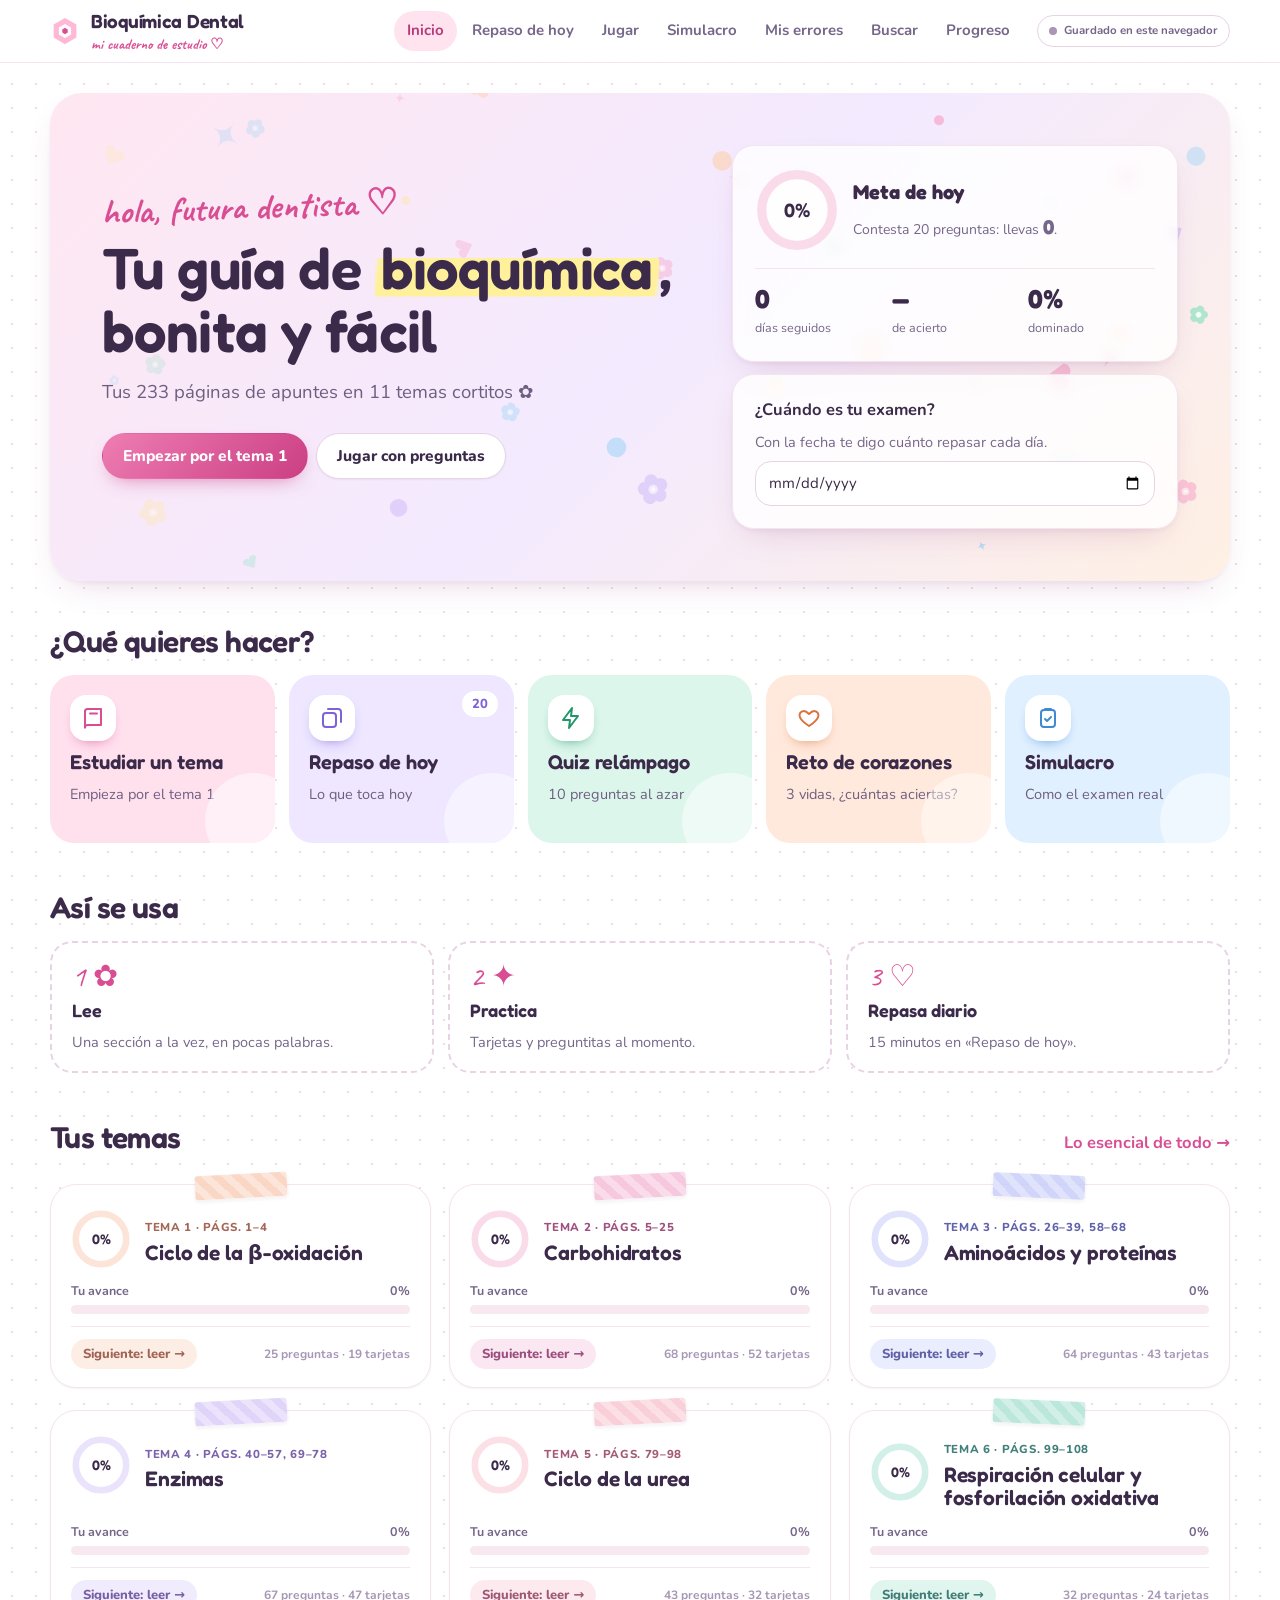
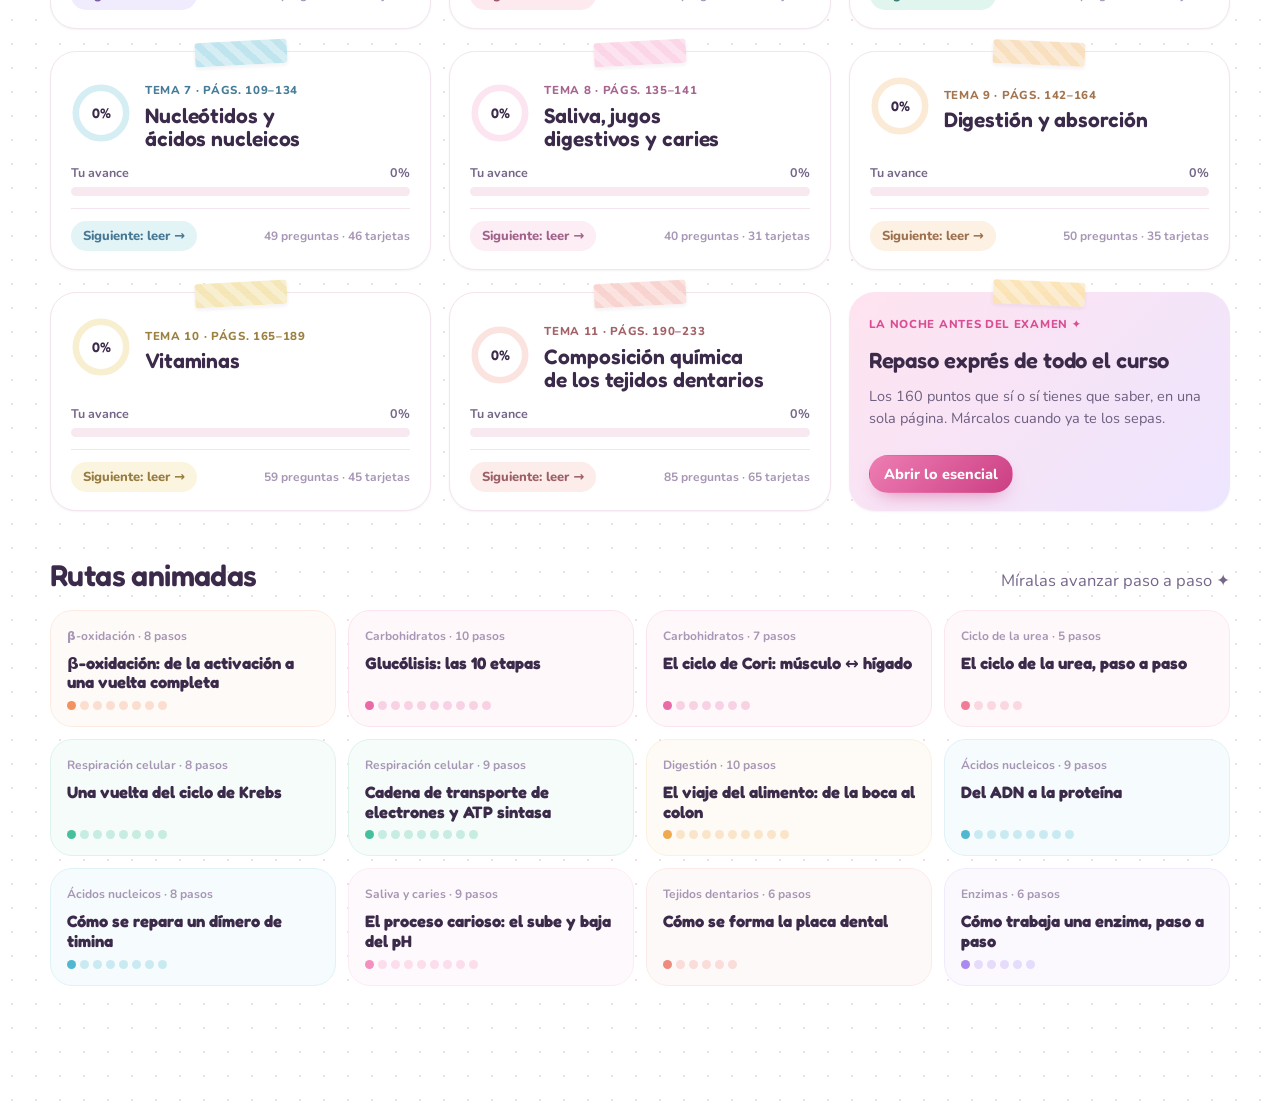
==== commit 6dca7740: "Lectura tranquila: una sección a la vez y «en pocas palabras» - Cada sección abre con 3-5 frases cor" ====
--- a/index.html
+++ b/index.html
@@ -866,6 +866,58 @@
   .act .ico{width:40px;height:40px;border-radius:14px}
   .games{grid-template-columns:1fr}
 }
+
+/* =================== lectura tranquila: una sección a la vez =================== */
+.focus{max-width:780px;margin:0 auto;display:flex;flex-direction:column;gap:18px}
+.focus-top{display:flex;justify-content:space-between;align-items:center;gap:12px;flex-wrap:wrap}
+.dots{display:flex;gap:8px;flex-wrap:wrap;align-items:center}
+.dot{width:13px;height:13px;border-radius:50%;border:0;padding:0;background:var(--surface-3);cursor:pointer;transition:transform .25s var(--ease),background .25s}
+.dot:hover{transform:scale(1.25)}
+.dot.read{background:color-mix(in srgb,var(--tc) 45%,white)}
+.dot.on{background:var(--tc);transform:scale(1.4);box-shadow:0 0 0 4px color-mix(in srgb,var(--tc) 18%,white)}
+.focus-tools{display:flex;gap:8px;align-items:center;flex-wrap:wrap}
+.pill-btn,.pill-sel{display:inline-flex;align-items:center;gap:6px;border:1.5px solid var(--line-2);background:#fff;border-radius:999px;padding:7px 13px;font:inherit;font-weight:800;font-size:13.5px;color:var(--ink-2);cursor:pointer}
+.pill-sel{max-width:230px;text-overflow:ellipsis}
+.pill-btn:hover,.pill-sel:hover{border-color:var(--accent);color:var(--accent-deep)}
+.pill-btn svg{width:16px;height:16px}
+.pill-btn[aria-pressed="true"]{background:var(--accent-soft);border-color:var(--accent);color:var(--accent-deep)}
+.focus-card{background:#fff;border-radius:32px;padding:clamp(20px,4.5vw,40px);box-shadow:var(--shadow);border:1px solid var(--line);display:flex;flex-direction:column;gap:20px;animation:rise .45s var(--ease) both;scroll-margin-top:140px}
+.focus-card > *{margin-bottom:0!important}
+.focus-card h2{font-size:clamp(26px,3.8vw,36px);font-weight:600;line-height:1.15;margin-top:-6px}
+.focus-card .eyebrow{margin:0;color:color-mix(in srgb,var(--tc) 58%,#3B2A4A)}
+.poco{background:color-mix(in srgb,var(--tc) 11%,white);border-radius:26px;padding:18px 22px 22px}
+.poco-h{display:flex;justify-content:space-between;align-items:center;gap:10px;flex-wrap:wrap;margin-bottom:8px}
+.poco .hand{font-size:26px;color:color-mix(in srgb,var(--tc) 55%,#3B2A4A);line-height:1}
+.poco ul{margin:0;padding:0;list-style:none;display:flex;flex-direction:column;gap:12px}
+.poco li{position:relative;padding-left:28px;font-size:18px;line-height:1.5}
+.poco li::before{content:"✿";position:absolute;left:2px;top:0;color:var(--tc);font-size:17px}
+.poco li strong:not(.cz){background:linear-gradient(transparent 58%,color-mix(in srgb,var(--tc) 32%,white) 58%);padding:0 2px}
+.imagina{margin-top:16px;padding:13px 16px;border-radius:18px;background:#fff;font-size:16.5px;line-height:1.5}
+.imagina b{font-family:var(--f-hand);font-size:23px;color:var(--accent);font-weight:700;margin-right:4px}
+details.detalle{border:2px dashed var(--line-2);border-radius:24px;background:#fff;transition:border-color .2s}
+details.detalle[open]{border-style:solid;border-color:var(--line)}
+details.detalle summary{cursor:pointer;list-style:none;padding:16px 20px;display:flex;flex-direction:column;gap:2px;border-radius:24px}
+details.detalle summary:hover{background:var(--surface-2)}
+details.detalle summary::-webkit-details-marker{display:none}
+details.detalle summary span{font-family:var(--f-display);font-weight:600;font-size:18.5px;color:var(--accent-deep)}
+details.detalle summary span::after{content:"  ↓";font-size:15px}
+details.detalle[open] summary span::after{content:"  ↑"}
+details.detalle summary small{color:var(--ink-3);font-weight:700;font-size:13px}
+.detalle-in{padding:6px 20px 22px;animation:drop .3s var(--ease) both}
+.focus-card .b-txt,.detalle-in .b-txt,.focus-card .b-list li{font-size:17px;line-height:1.75}
+.focus-card .sec-check{margin-top:0}
+.focus-nav{display:flex;justify-content:space-between;gap:10px;align-items:center}
+@media (max-width:600px){
+  .focus-top{flex-direction:column;align-items:flex-start}
+  .pill-sel{max-width:100%;flex:1}
+  .focus-tools{width:100%}
+  .focus-nav{position:sticky;bottom:calc(64px + env(safe-area-inset-bottom,0px));background:rgba(255,255,255,.94);backdrop-filter:blur(8px);-webkit-backdrop-filter:blur(8px);padding:10px 0;z-index:6}
+  .focus-nav .btn{flex:1;padding:0 12px}
+  .poco{padding:16px 16px 18px}
+  .poco li{font-size:17px}
+}
+.tema-card p.desc{-webkit-line-clamp:2}
+.t-desc{display:-webkit-box;-webkit-line-clamp:2;-webkit-box-orient:vertical;overflow:hidden}
 </style>
 
 <header class="topbar">
@@ -995,6 +1047,7 @@
   o.d=Object.assign({},a.d);for(const day in (b.d||{})){const x=b.d[day],y=o.d[day]||{};o.d[day]={q:Math.max(x.q||0,y.q||0),k:Math.max(x.k||0,y.k||0),c:Math.max(x.c||0,y.c||0),nc:Math.max(x.nc||0,y.nc||0)};}
   const seen={};o.x=[...(a.x||[]),...(b.x||[])].filter(e=>{if(seen[e.t])return false;seen[e.t]=1;return true;}).sort((m,n)=>m.t-n.t).slice(-60);
   const newer=(b.u||0)>(a.u||0)?b:a;o.fecha=newer.fecha||null;o.cz=!!newer.cz;o.u=Math.max(a.u||0,b.u||0);
+  o.pos=Object.assign({},a.pos||{},b.pos||{});o.vista=newer.vista||null;
   o.best={};[a.best||{},b.best||{}].forEach(x=>{for(const k in x)o.best[k]=Math.max(o.best[k]||0,x[k]||0);});
   return o;
 }
@@ -1016,8 +1069,20 @@
   try{const snap=await Sync.ref.get();if(snap.exists){const d=snap.data();const r=typeof d.p==='string'?JSON.parse(d.p):null;if(r&&(r.u||0)!==(P.u||0)){P=mergeP(P,r);saveLocal();softRefresh();}}Sync.on=true;}catch(e){}
   syncBadge();
 }
+function stopSpeak(){try{if(S.tts)S.tts.stop();}catch(e){}try{if('speechSynthesis' in window)speechSynthesis.cancel();}catch(e){}if(S.speaking){S.speaking=null;$$('[data-action="tts"]').forEach(b=>{b.setAttribute('aria-pressed','false');const sp=b.querySelector('span');if(sp)sp.textContent='Escuchar';});}}
+function toggleSpeak(sid){
+  if(S.speaking===sid){stopSpeak();return;}
+  stopSpeak();const s=S.sec[sid];if(!s)return;
+  const text=[s.titulo+'.',...(s.corto||[]).map(plain),s.imagina?'Imagina: '+plain(s.imagina):''].join(' ').slice(0,1900);
+  S.speaking=sid;$$(`[data-action="tts"][data-sec="${sid}"]`).forEach(b=>{b.setAttribute('aria-pressed','true');const sp=b.querySelector('span');if(sp)sp.textContent='Detener';});
+  const done=()=>{if(S.speaking===sid)stopSpeak();};
+  if(S.tts){S.tts.speak(text,{language:'es'}).then(done,()=>{done();});return;}
+  if('speechSynthesis' in window){const u=new SpeechSynthesisUtterance(text);u.lang='es-MX';u.rate=.98;const v=speechSynthesis.getVoices().find(v=>/^es[-_](MX|US|419)/i.test(v.lang))||speechSynthesis.getVoices().find(v=>/^es/i.test(v.lang));if(v)u.voice=v;u.onend=done;u.onerror=done;speechSynthesis.speak(u);return;}
+  toast('Tu navegador no puede leer en voz alta.');done();
+}
 async function initCaps(){
   const C=window.claude; if(!C||typeof C.use!=='function') return;
+  C.use('tts').then(t=>{if(t)S.tts=t;}).catch(()=>{});
   C.use('sample').then(s=>{if(s){S.sample=s;softRefresh();}}).catch(()=>{});
   try{
     const [db,user]=await Promise.all([C.use('db'),C.use('user')]);
@@ -1563,7 +1628,7 @@
     <div class="hero-in">
       <div class="hero-l">
         <h1><span class="hand">${first?'hola, futura dentista ♡':'¡hola de nuevo! ♡'}</span>${first?'Tu guía de <em>bioquímica</em>, bonita y fácil':'¿Qué <em>estudiamos</em> hoy?'}</h1>
-        <p class="lede">${first?`Todo tu cuaderno de 233 páginas en ${S.temas.length} temas cortitos, con <b>${tot.q}</b> preguntas, <b>${tot.c}</b> tarjetas y juegos para practicar.`:`Elige abajo qué hacer. La guía te trae de vuelta justo lo que estás por olvidar.`}</p>
+        <p class="lede">${first?`Tus 233 páginas de apuntes en ${S.temas.length} temas cortitos ✿`:`Elige qué hacer hoy ♡`}</p>
         <div class="row">
           <a class="btn" href="${goTo}">${last?'Seguir donde me quedé':'Empezar por el tema 1'}</a>
           <a class="btn btn-ghost" href="#jugar">Jugar con preguntas</a>
@@ -1592,16 +1657,16 @@
   </section>
   <section class="home-sec"><div class="sec-head"><h2>¿Qué quieres hacer?</h2></div>
     <div class="acts stagger">
-      ${act('pink','book',last?'Seguir estudiando':'Estudiar un tema',last?`Tema ${last.num}: ${esc(last.corto||last.titulo)} · ${TABN[P.last.tab]||'leyendo'}`:'Empieza leyendo el tema 1, cortito y con dibujos',goTo)}
-      ${act('lav','cards','Repaso de hoy','Tarjetas y preguntas que te toca repasar hoy','#repaso',dueC+dueQ+newLeft||'')}
-      ${act('mint','spark','Quiz relámpago','10 preguntas al azar de todo el curso','relampago')}
-      ${act('peach','heart','Reto de corazones','¿Cuántas aciertas seguidas con 3 vidas?','corazones')}
-      ${act('sky','exam','Simulacro','Como el examen real, con calificación sobre 10','#examen')}
+      ${act('pink','book',last?'Seguir estudiando':'Estudiar un tema',last?`Tema ${last.num}: ${esc(last.corto||last.titulo)} · ${TABN[P.last.tab]||'leyendo'}`:'Empieza por el tema 1',goTo)}
+      ${act('lav','cards','Repaso de hoy','Lo que toca hoy','#repaso',dueC+dueQ+newLeft||'')}
+      ${act('mint','spark','Quiz relámpago','10 preguntas al azar','relampago')}
+      ${act('peach','heart','Reto de corazones','3 vidas, ¿cuántas aciertas?','corazones')}
+      ${act('sky','exam','Simulacro','Como el examen real','#examen')}
     </div></section>
   ${first?`<section class="home-sec"><div class="sec-head"><h2>Así se usa</h2></div><div class="how">
-    <div><span class="n">1 ✿</span><b>Lee el tema</b><p>Cada tema viene resumido, con lo que tu profe subrayó en post-its amarillos.</p></div>
-    <div><span class="n">2 ✦</span><b>Ponte a prueba</b><p>Tarjetas y preguntas que te dicen al instante si vas bien y por qué.</p></div>
-    <div><span class="n">3 ♡</span><b>Repasa un ratito diario</b><p>«Repaso de hoy» te trae lo que estás por olvidar. Con 15 minutos basta.</p></div>
+    <div><span class="n">1 ✿</span><b>Lee</b><p>Una sección a la vez, en pocas palabras.</p></div>
+    <div><span class="n">2 ✦</span><b>Practica</b><p>Tarjetas y preguntitas al momento.</p></div>
+    <div><span class="n">3 ♡</span><b>Repasa diario</b><p>15 minutos en «Repaso de hoy».</p></div>
   </div></section>`:''}
   ${weak.length?`<section class="home-sec"><div class="sec-head"><h2>Donde más fallas</h2><a href="#errores">Ver mis errores →</a></div>
     <div class="weak stagger">${weak.map((w,i)=>{const s=S.sec[w.sid];return `<div class="weak-it" style="--i:${i}"><span class="pg">${esc(short(s.tema))} · ${pct(w.acc)} de acierto</span><b>${esc(s.titulo)}</b><div class="row"><button class="btn btn-sm btn-dark" data-action="practice-sec" data-sec="${w.sid}">Practicar</button><button class="linkbtn" data-action="go-sec" data-sec="${w.sid}">Releer</button></div></div>`;}).join('')}</div></section>`:''}
@@ -1632,9 +1697,7 @@
   const st=temaStats(t),nx=nextStep(st);
   return `<a class="tema-card" href="#t-${t.id}-${nx[1]}" style="--tc:${tcol(t.id)};--i:${i}">
     <div class="tc-head">${hex(st.dom,'Avance de '+t.titulo)}<div style="min-width:0"><span class="tc-num">Tema ${t.num} · ${pagesTxt(t.paginas)}</span><h3>${esc(t.titulo)}</h3></div></div>
-    <p class="desc">${esc(t.descripcion)}</p>
-    ${stainHTML(t.id)}
-    <div class="tc-bar"><span><span>Tu avance</span><b>${st.read}/${t.secciones.length} leídas · ${pct(st.Q)} quiz</b></span><div class="bar tcb${barA()}"><i style="width:${st.dom*100}%"></i></div></div>
+    <div class="tc-bar"><span><span>Tu avance</span><b>${pct(st.dom)}</b></span><div class="bar tcb${barA()}"><i style="width:${st.dom*100}%"></i></div></div>
     <div class="tc-foot"><span class="next">${nx[0]} →</span><span class="pg">${t.preguntas.length} preguntas · ${t.tarjetas.length} tarjetas</span></div>
   </a>`;
 }
@@ -1687,14 +1750,48 @@
   const key='mini:'+s.id;
   if(S.active[key])return host(key);
   const nq=(S.secQ[s.id]||[]).length,read=P.r[s.id]>0;
-  return `<h3>Comprueba lo que leíste</h3><p class="muted">${nq?'Tres preguntas rápidas de esta sección. Las que falles se guardan para tu repaso.':'Esta sección no tiene preguntas propias; repásala con las tarjetas.'}</p>
-    <div class="row">${nq?`<button class="btn btn-sm btn-soft" data-action="mini-start" data-sec="${s.id}">Ponerme a prueba</button>`:''}
+  return `<h3>¿Lo entendiste? ♡</h3>
+    <div class="row">${nq?`<button class="btn btn-sm btn-soft" data-action="mini-start" data-sec="${s.id}">3 preguntitas rápidas</button>`:''}
     <button class="btn btn-sm btn-ghost" data-action="mark-read" data-sec="${s.id}" aria-pressed="${read}">${read?'Leída ✓':'Marcar como leída'}</button>
     ${nq>3?`<button class="linkbtn" data-action="practice-sec" data-sec="${s.id}">Practicar las ${nq} de la sección</button>`:''}</div>`;
 }
+const SPK='<svg viewBox="0 0 24 24" fill="none" stroke="currentColor" stroke-width="2" stroke-linecap="round" stroke-linejoin="round" aria-hidden="true"><path d="M11 5 6 9H3v6h3l5 4z"/><path d="M15.5 8.5a5 5 0 0 1 0 7M18.5 5.5a9 9 0 0 1 0 13"/></svg>';
+function secIdx(t){const n=t.secciones.length;return Math.min(n-1,Math.max(0,((P.pos||{})[t.id])||0));}
 function viewAprende(t){
+  if(P.vista==='todo')return viewAprendeTodo(t);
+  const n=t.secciones.length,i=secIdx(t),s=t.secciones[i];
+  const min=Math.max(1,Math.round(s.txt.split(/\s+/).length/170));
+  const rs=(S.rutas||[]).filter(r=>r.seccion===s.id);
+  const has=s.corto&&s.corto.length;
+  const keys=(s.bloques||[]).filter(b=>b.tipo==='clave');
+  const rest=(s.bloques||[]).filter(b=>!has||b.tipo!=='clave');
+  return `<div class="focus" id="focus">
+    <div class="focus-top">
+      <div class="dots" aria-label="Secciones">${t.secciones.map((x,j)=>`<button class="dot ${j===i?'on':''} ${P.r[x.id]>0?'read':''}" data-action="sec-go" data-t="${t.id}" data-i="${j}" title="${esc(x.titulo)}" aria-label="Sección ${j+1}: ${esc(x.titulo)}${P.r[x.id]>0?' (leída)':''}"></button>`).join('')}</div>
+      <div class="focus-tools">
+        <label class="vh" for="sec-sel">Ir a una sección</label><select id="sec-sel" class="pill-sel" data-t="${t.id}">${t.secciones.map((x,j)=>`<option value="${j}" ${j===i?'selected':''}>${j+1}. ${esc(x.titulo)}</option>`).join('')}</select>
+        <button class="pill-btn" data-action="vista" data-v="todo">Ver todo junto</button>
+      </div>
+    </div>
+    <article class="focus-card" id="sec-${s.id}">
+      <p class="eyebrow">Sección ${i+1} de ${n} · ${min} min${s.paginas?' · '+pagesTxt(s.paginas):''}</p>
+      <h2>${esc(s.titulo)}</h2>
+      ${has?`<div class="poco"><div class="poco-h"><span class="hand">en pocas palabras ✿</span><button class="pill-btn speak" data-action="tts" data-sec="${s.id}" aria-pressed="${S.speaking===s.id}">${SPK}<span>${S.speaking===s.id?'Detener':'Escuchar'}</span></button></div>
+        <ul>${s.corto.map(x=>`<li>${md(x,P.cz)}</li>`).join('')}</ul>${s.imagina?`<p class="imagina"><b>imagina:</b> ${md(s.imagina)}</p>`:''}</div>`:''}
+      ${has?keys.map(blockHTML).join(''):''}
+      ${rs.map(rutaHTML).join('')}
+      ${has?`<details class="detalle" data-k="det${s.id}" ${S.more['det'+s.id]?'open':''}><summary><span>Ver todo el detalle</span><small>${min} min de lectura · explicación completa${rest.some(b=>b.tipo==='figura')?', figuras':''}${rest.some(b=>b.tipo==='tabla')?' y tablas':''}</small></summary><div class="detalle-in">${rest.map(blockHTML).join('')}</div></details>`:rest.map(blockHTML).join('')}
+      <div class="sec-check" data-check="${s.id}">${secCheckInner(s)}</div>
+    </article>
+    <div class="focus-nav">
+      ${i>0?`<button class="btn btn-ghost" data-action="sec-go" data-t="${t.id}" data-i="${i-1}">← Anterior</button>`:'<span></span>'}
+      ${i<n-1?`<button class="btn" data-action="sec-next" data-t="${t.id}" data-i="${i+1}">Siguiente →</button>`:`<button class="btn" data-action="sec-fin" data-t="${t.id}">¡Terminé! ✿</button>`}
+    </div>
+  </div>`;
+}
+function viewAprendeTodo(t){
   const read=t.secciones.filter(s=>P.r[s.id]>0).length;
-  return `<div class="learn">
+  return `<div class="row" style="margin-bottom:14px"><button class="pill-btn" data-action="vista" data-v="una">Ver una sección a la vez</button></div><div class="learn">
     <details class="toc" id="toc" open><summary>Secciones del tema · ${read} de ${t.secciones.length} leídas</summary>
       <ol>${t.secciones.map((s,i)=>`<li><a data-action="goto-sec" data-sec="${s.id}" class="${P.r[s.id]>0?'is-read':''}" data-toc="${s.id}"><span class="tn">${i+1}</span><span>${esc(s.titulo)}</span></a></li>`).join('')}</ol>
       <div class="toc-prog"><div class="bar tcb"><i id="toc-bar" style="width:${read/t.secciones.length*100}%"></i></div></div>
@@ -1748,7 +1845,7 @@
       <div class="ruta-ctrl"><button data-action="ru-play" data-ruta="${r.id}" aria-pressed="false"><svg viewBox="0 0 12 12"><path d="M2 1l9 5-9 5z"/></svg><span>Reproducir</span></button><button data-action="ru-hide" data-ruta="${r.id}" aria-pressed="${st.hide}">Modo recordar</button></div></div>
     ${r.zonas&&r.zonas.length>1?`<div class="ruta-zones">${r.zonas.map((z,k)=>`<span style="--zc:${zcol(r,k)}"><i></i>${esc(z.nombre)}</span>`).join('')}</div>`:''}
     <div class="ruta-body">${fig}<div class="ruta-det" data-det aria-live="polite"></div></div>
-    <div class="ruta-nav"><button class="btn btn-ghost btn-sm" data-action="ru-prev" data-ruta="${r.id}">← Anterior</button><span class="mono" data-rpos></span><button class="btn btn-tc btn-sm" data-action="ru-next" data-ruta="${r.id}">Siguiente →</button></div>
+    <div class="ruta-nav"><button class="btn btn-ghost btn-sm" data-action="ru-prev" data-ruta="${r.id}">← Paso</button><span class="mono" data-rpos></span><button class="btn btn-tc btn-sm" data-action="ru-next" data-ruta="${r.id}">Paso siguiente →</button></div>
     ${r.resumen?`<p class="ruta-res"><b>En resumen:</b> ${md(r.resumen)}</p>`:''}
   </div>`;
 }
@@ -1804,7 +1901,7 @@
   const now=due+Math.min(fresh,Math.max(12,NEW_CARDS_DAY-dayRec().nc));
   return `<div class="setup">
     <div class="start-card"><span class="hand">voltea, piensa y califícate ♡</span><h2>Tarjetas de ${esc(t.corto||t.titulo)}</h2>
-      <p class="muted">Lee la pregunta, respóndela en tu mente y voltea la tarjeta. Si te la sabías, desliza a la derecha; si no, a la izquierda y regresa en un ratito.</p>
+      <p class="muted">Piensa la respuesta, voltea y desliza: → me la sé, ← otra vez.</p>
       <div class="setup-sum"><span class="chip st-weak">${due} por repasar</span><span class="chip st-prog">${fresh} nuevas</span><span class="chip st-done">${known} dominadas</span></div>
       <div class="row"><button class="btn" data-action="fc-start" data-tema="${t.id}" data-mode="pend" ${now?'':'disabled'}>${now?`Repasar ${now} tarjetas`:'¡Al día! Nada pendiente'}</button><button class="btn btn-ghost" data-action="fc-start" data-tema="${t.id}" data-mode="mezcla">Todas revueltas (${t.tarjetas.length})</button></div>
     </div>
@@ -1836,7 +1933,7 @@
   const take=su.n==='all'?pool.length:Math.min(+su.n,pool.length);
   return `<div class="setup">
     <div class="start-card"><span class="hand">¿lista para ponerte a prueba? ✦</span><h2>Quiz de ${esc(t.corto||t.titulo)}</h2>
-      <p class="muted">Primero salen las que fallaste y las que no has visto. Cada respuesta te dice al instante si acertaste y por qué.</p>
+      <p class="muted">Primero salen las que fallaste y las nuevas.</p>
       <div class="setup-sum"><span class="chip st-done">${t.preguntas.filter(q=>P.q[q.id]&&P.q[q.id].b>=3).length} dominadas</span><span class="chip st-weak">${allFailed} por corregir</span><span class="chip st-prog">${t.preguntas.filter(q=>!P.q[q.id]).length} sin ver</span></div>
       <div class="row"><button class="btn" data-action="pr-quick" data-tema="${t.id}" data-n="10">Empezar 10 preguntas</button><button class="btn btn-ghost" data-action="pr-quick" data-tema="${t.id}" data-n="20">20 preguntas</button>${allFailed?`<button class="btn btn-soft" data-action="pr-failed" data-tema="${t.id}">Corregir mis ${allFailed} falladas</button>`:''}</div>
     </div>
@@ -1988,7 +2085,7 @@
   const best=P.best||{},gt=S.gameTema||'';
   const lastEx=(P.x||[]).slice(-1)[0];
   const g=(cls,icon,title,desc,rec,id)=>`<div class="game ${cls}">${ico(icon)}<h3>${title}</h3><p>${desc}</p>${rec?`<span class="rec">${rec}</span>`:''}${id.startsWith('#')?`<a class="btn" href="${id}">Ir al simulacro</a>`:`<button class="btn" data-action="game" data-g="${id}">Jugar</button>`}</div>`;
-  return `<header class="page-head"><span class="hand">aprende jugando ✦</span><h1>Juegos de preguntas</h1><p class="lede">Rondas cortitas con las ${allQ().length} preguntas de tu guía. Lo que falles se guarda solito para tu repaso.</p></header>
+  return `<header class="page-head"><span class="hand">aprende jugando ✦</span><h1>Juegos de preguntas</h1><p class="lede">Rondas cortitas. Lo que falles se guarda para tu repaso.</p></header>
   <div class="game-sel"><label for="g-tema"><b>¿De qué tema?</b></label><select id="g-tema" class="inp"><option value="">Todos los temas</option>${S.temas.map(t=>`<option value="${t.id}" ${gt===t.id?'selected':''}>${t.num}. ${esc(t.corto||t.titulo)}</option>`).join('')}</select></div>
   <div class="games stagger">
     ${g('mint','spark','Quiz relámpago','10 preguntas rápidas y revueltas. Perfecto para 5 minutos libres.',best.relampago?`tu mejor: ${best.relampago} de 10`:'','relampago')}
@@ -2157,12 +2254,26 @@
 /* ================= acciones ================= */
 function qzOf(el){const h=el&&el.closest&&el.closest('[data-qz]');return h?S.qz[h.dataset.qz]:null;}
 function mountActive(key,inst){if(S.active[key]&&S.active[key]!==inst)S.active[key].destroy();inst.o.key=key;S.active[key]=inst;S.lastQz=inst;}
-function goSec(sid){const s=S.sec[sid];if(!s)return;const h='t-'+s.tema+'-aprende';if(S.route.v==='tema'&&S.route.id===s.tema&&S.route.tab==='aprende'){scrollToSec(sid);return;}S.pendingSec=sid;go(h);}
+function goSec(sid){const s=S.sec[sid];if(!s)return;const t=S.byId[s.tema];P.pos=P.pos||{};P.pos[t.id]=t.secciones.indexOf(s);if(P.vista!=='todo'){const h='t-'+s.tema+'-aprende';if(S.route.v==='tema'&&S.route.id===s.tema&&S.route.tab==='aprende'){secGo(t.id,P.pos[t.id]);return;}go(h);return;}const h='t-'+s.tema+'-aprende';if(S.route.v==='tema'&&S.route.id===s.tema&&S.route.tab==='aprende'){scrollToSec(sid);return;}S.pendingSec=sid;go(h);}
+function secGo(tid,i,markPrev){
+  const t=S.byId[tid];if(!t)return;
+  const cur=t.secciones[secIdx(t)];
+  if(markPrev&&cur&&!(P.r[cur.id]>0)){P.r[cur.id]=NOW();}
+  P.pos=P.pos||{};P.pos[tid]=Math.max(0,Math.min(t.secciones.length-1,i));touch();
+  stopSpeak();
+  const y=scrollY;render();
+  const f=$('#focus');if(f){const top=f.getBoundingClientRect().top+scrollY-130;if(y>top)scrollTo(0,Math.max(0,top));}
+}
 const ACT={
+  'sec-go':a=>secGo(a.dataset.t,+a.dataset.i),
+  'sec-next':a=>{secGo(a.dataset.t,+a.dataset.i,true);toast('Sección leída ✓');},
+  'sec-fin':a=>{const t=S.byId[a.dataset.t];const cur=t.secciones[secIdx(t)];P.r[cur.id]=NOW();touch();confetti([tcol(t.id),'#FFE58F','#F7A8CB']);go('t-'+t.id+'-tarjetas');toast('¡Tema leído! Ahora a las tarjetas ✿');},
+  'vista':a=>{P.vista=a.dataset.v;touch();const y=scrollY;render();scrollTo(0,Math.min(y,($('.t-band')||{offsetTop:0}).offsetTop+(($('.t-band')||{}).offsetHeight||0)));},
+  'tts':a=>toggleSpeak(a.dataset.sec),
   'game':a=>startGame(a.dataset.g),
   'pr-quick':a=>{const t=S.byId[a.dataset.tema];S.setup[t.id]={modo:'inteligente',sec:'',tipo:'todos',n:a.dataset.n};startPractice(t,S.setup[t.id]);const b=$('.tabs');render();if(b){const y=$('.t-band');const yy=y?y.offsetTop+y.offsetHeight-8:0;if(scrollY>yy)scrollTo(0,yy);}},
   'pr-failed':a=>{const t=S.byId[a.dataset.tema];S.setup[t.id]={modo:'falladas',sec:'',tipo:'todos',n:'all'};startPractice(t,S.setup[t.id]);render();},
-  'go-ruta':a=>{const r=S.rutaById[a.dataset.ruta];if(!r)return;S.pendingRuta=r.id;go('t-'+r.tema+'-aprende');},
+  'go-ruta':a=>{const r=S.rutaById[a.dataset.ruta];if(!r)return;{const t=S.byId[r.tema];P.pos=P.pos||{};P.pos[t.id]=t.secciones.findIndex(x=>x.id===r.seccion);}S.pendingRuta=r.id;go('t-'+r.tema+'-aprende');},
   'ru-go':a=>{const st=rutaState(a.dataset.ruta);if(st.play){st.play=false;clearInterval(st.timer);}rutaGo(a.dataset.ruta,+a.dataset.i);},
   'ru-next':a=>{const st=rutaState(a.dataset.ruta);if(st.play){st.play=false;clearInterval(st.timer);}rutaGo(a.dataset.ruta,st.i+1);},
   'ru-prev':a=>{const st=rutaState(a.dataset.ruta);if(st.play){st.play=false;clearInterval(st.timer);}rutaGo(a.dataset.ruta,st.i-1);},
@@ -2311,6 +2422,7 @@
 document.addEventListener('change',e=>{
   const t=e.target;
   if(t.id==='g-tema'){S.gameTema=t.value;return;}
+  if(t.id==='sec-sel'){secGo(t.dataset.t,+t.value);return;}
   if(t.id==='fecha'){P.fecha=t.value||null;touch();const y=scrollY;render();scrollTo(0,y);return;}
   if(t.id==='cz-toggle'){P.cz=t.checked;touch();const y=scrollY;render();scrollTo(0,y);toast(P.cz?'Modo tapar activado: toca los recuadros para ver la palabra.':'Modo tapar desactivado.');return;}
   if(t.id==='pr-sec'){S.setup[t.dataset.t].sec=t.value;const y=scrollY;render();scrollTo(0,y);return;}
@@ -2328,6 +2440,7 @@
   if(t.matches&&t.matches('input,textarea,select'))return;
   if(t.getAttribute&&t.getAttribute('role')==='button'&&(e.key==='Enter'||e.key===' ')){e.preventDefault();t.click();return;}
   if(e.ctrlKey||e.metaKey||e.altKey)return;
+  if((e.key==='ArrowRight'||e.key==='ArrowLeft')&&S.route.v==='tema'&&S.route.tab==='aprende'&&P.vista!=='todo'){const t=S.byId[S.route.id];const i=secIdx(t)+(e.key==='ArrowRight'?1:-1);if(i>=0&&i<t.secciones.length){e.preventDefault();secGo(t.id,i,e.key==='ArrowRight');}return;}
   const z=S.lastQz;if(!z||!z.el||!z.el.isConnected||z.done||z.finished)return;
   if(z.isFlash){
     if(e.key===' '||e.key==='Enter'){e.preventDefault();z.flip();}
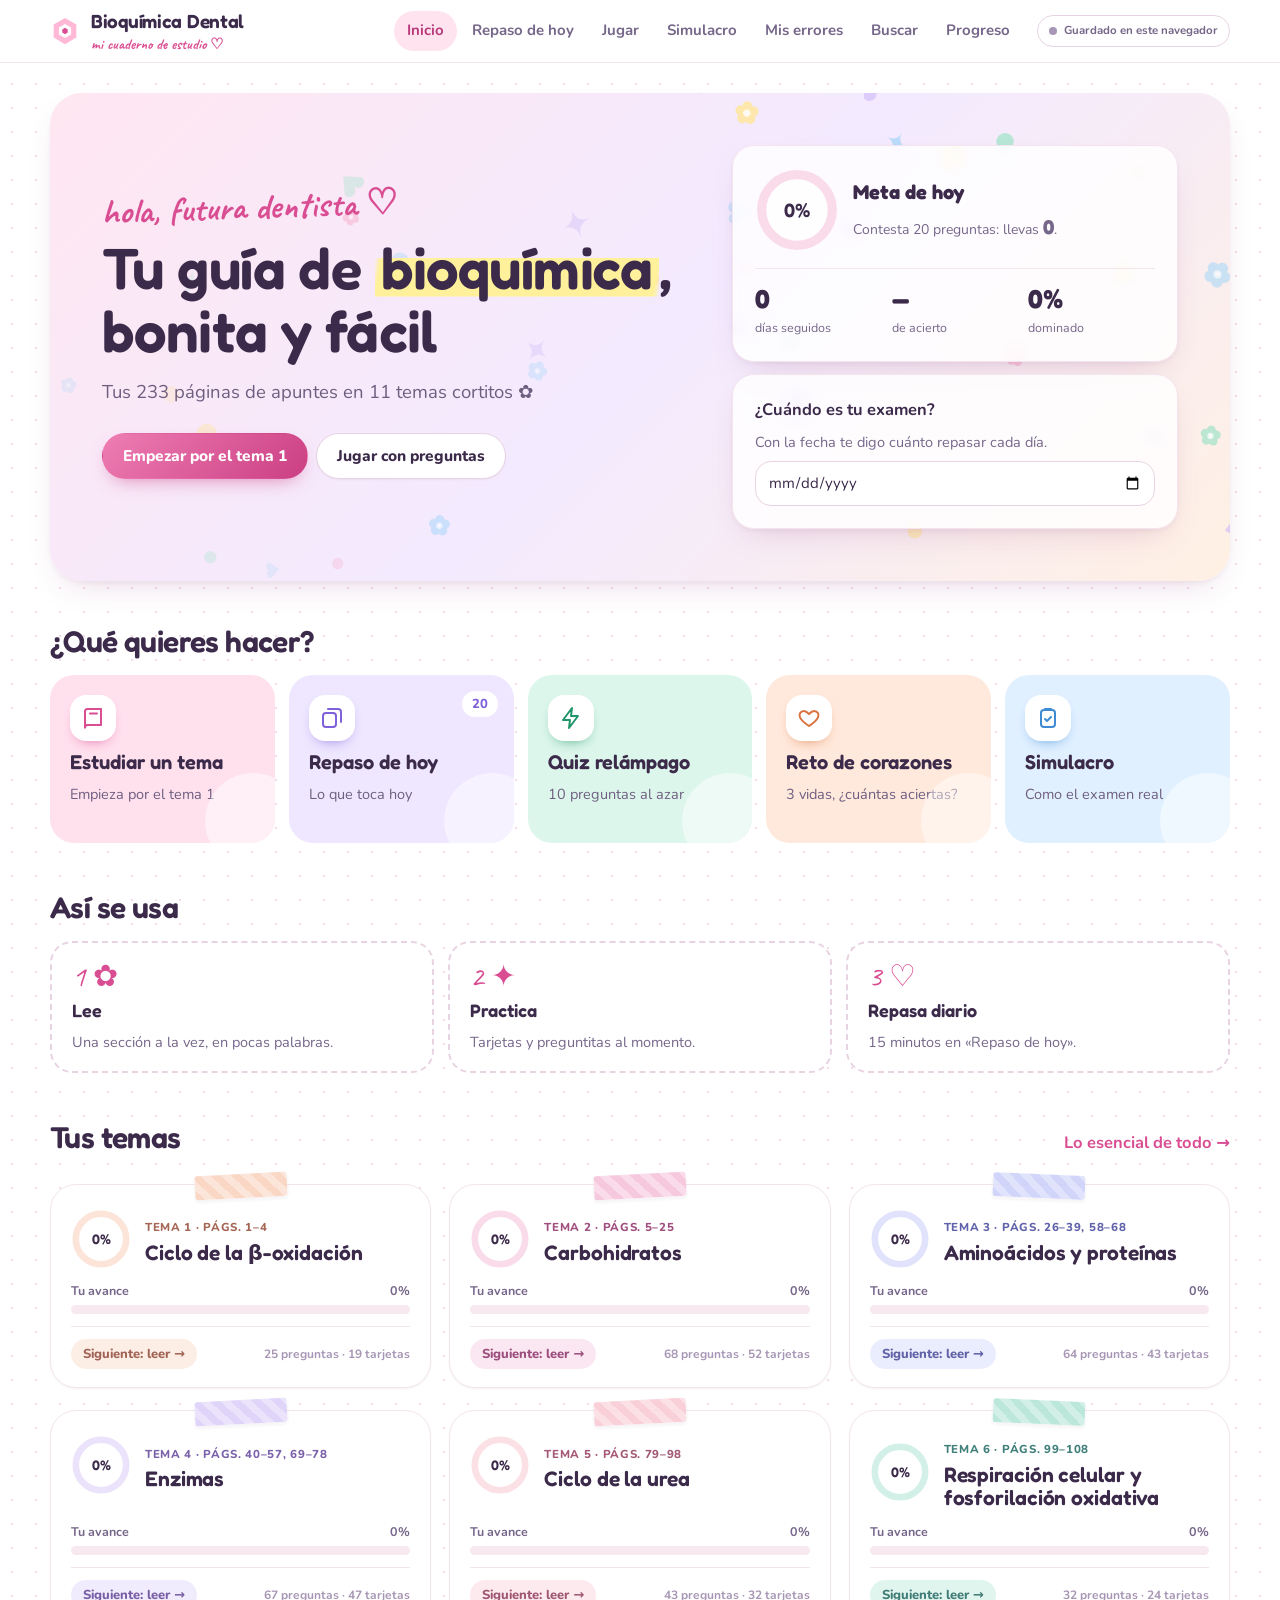
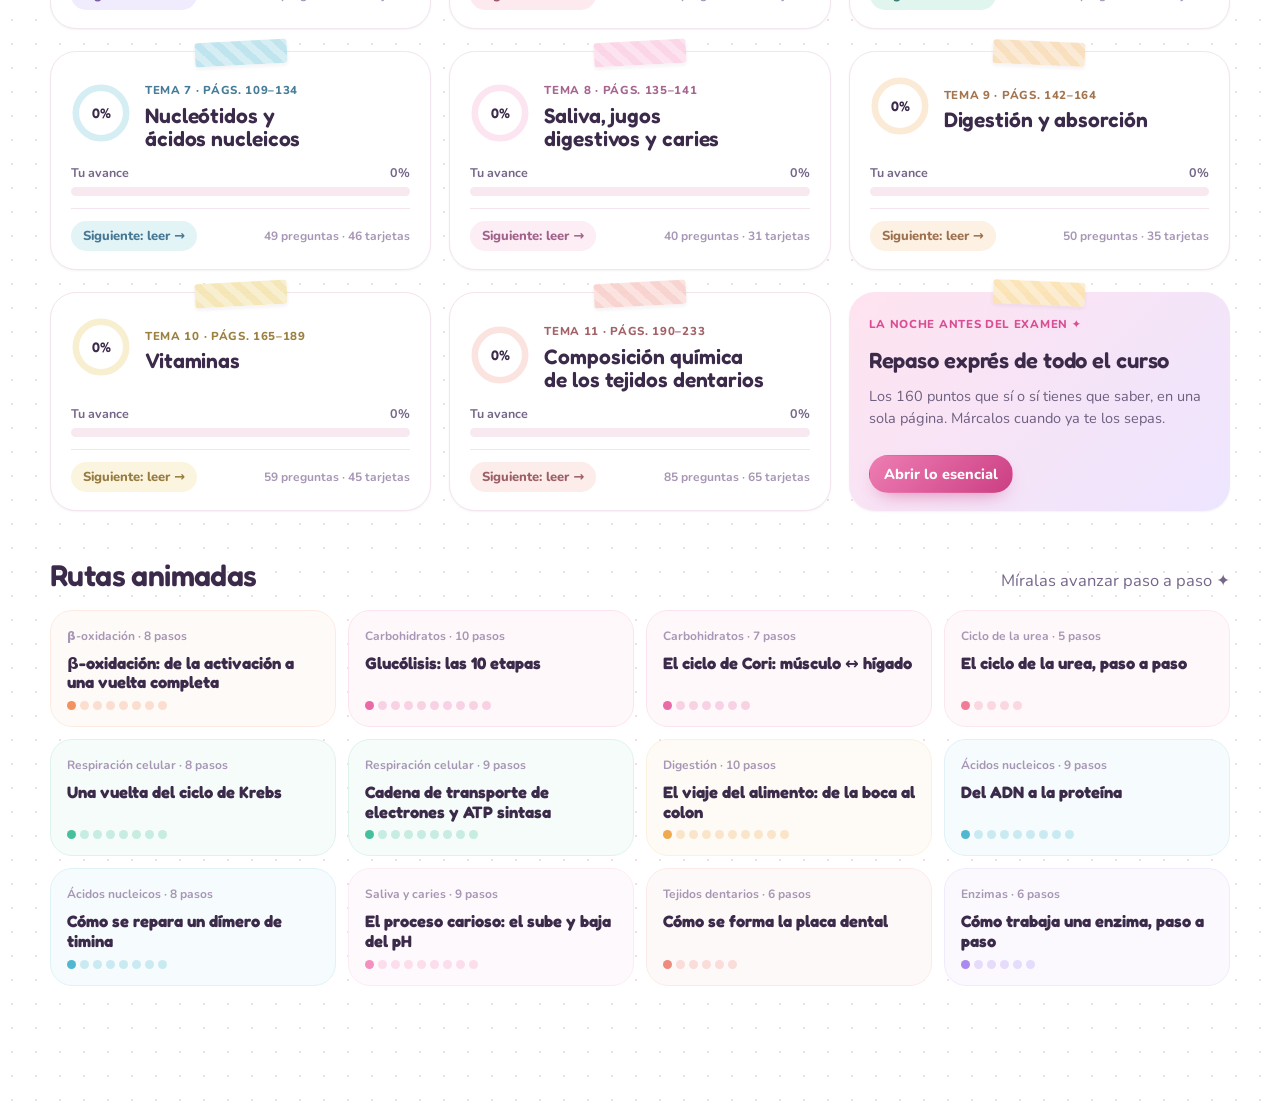
==== commit f4353a96: "Versionar contenido.json para que cada versión cargue al instante Co-Authored-By: Claude Opus 5.5 <n" ====
--- a/index.html
+++ b/index.html
@@ -2514,7 +2514,7 @@
 async function boot(){
   document.documentElement.lang='es';
   try{
-    const res=await fetch('contenido.json');if(!res.ok)throw new Error(res.status);
+    const res=await fetch('contenido.json?v=9cf8f9be3a');if(!res.ok)throw new Error(res.status);
     indexData(await res.json());
   }catch(e){
     $('#main').innerHTML='<div class="empty"><b>No se pudo cargar el contenido de la guía</b><p class="muted">Recarga la página. Si sigue sin cargar, revisa tu conexión.</p></div>';return;
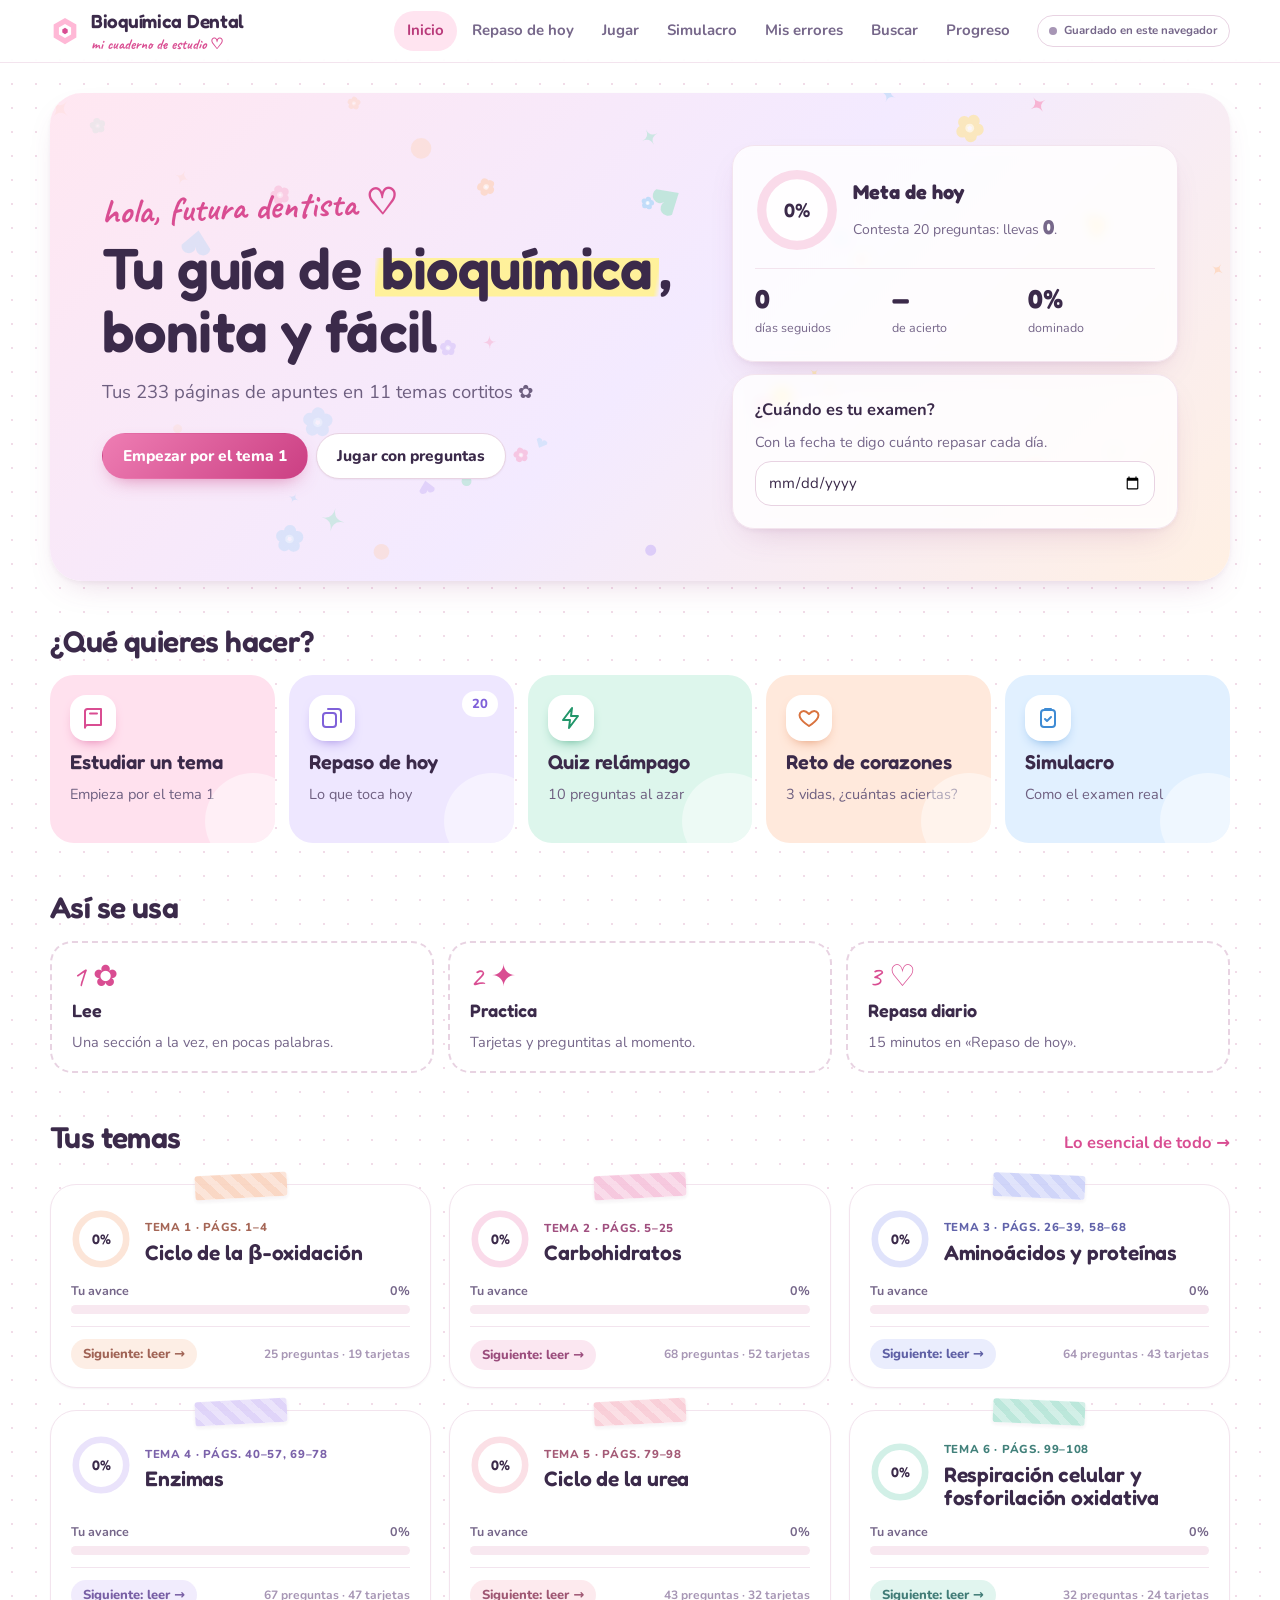
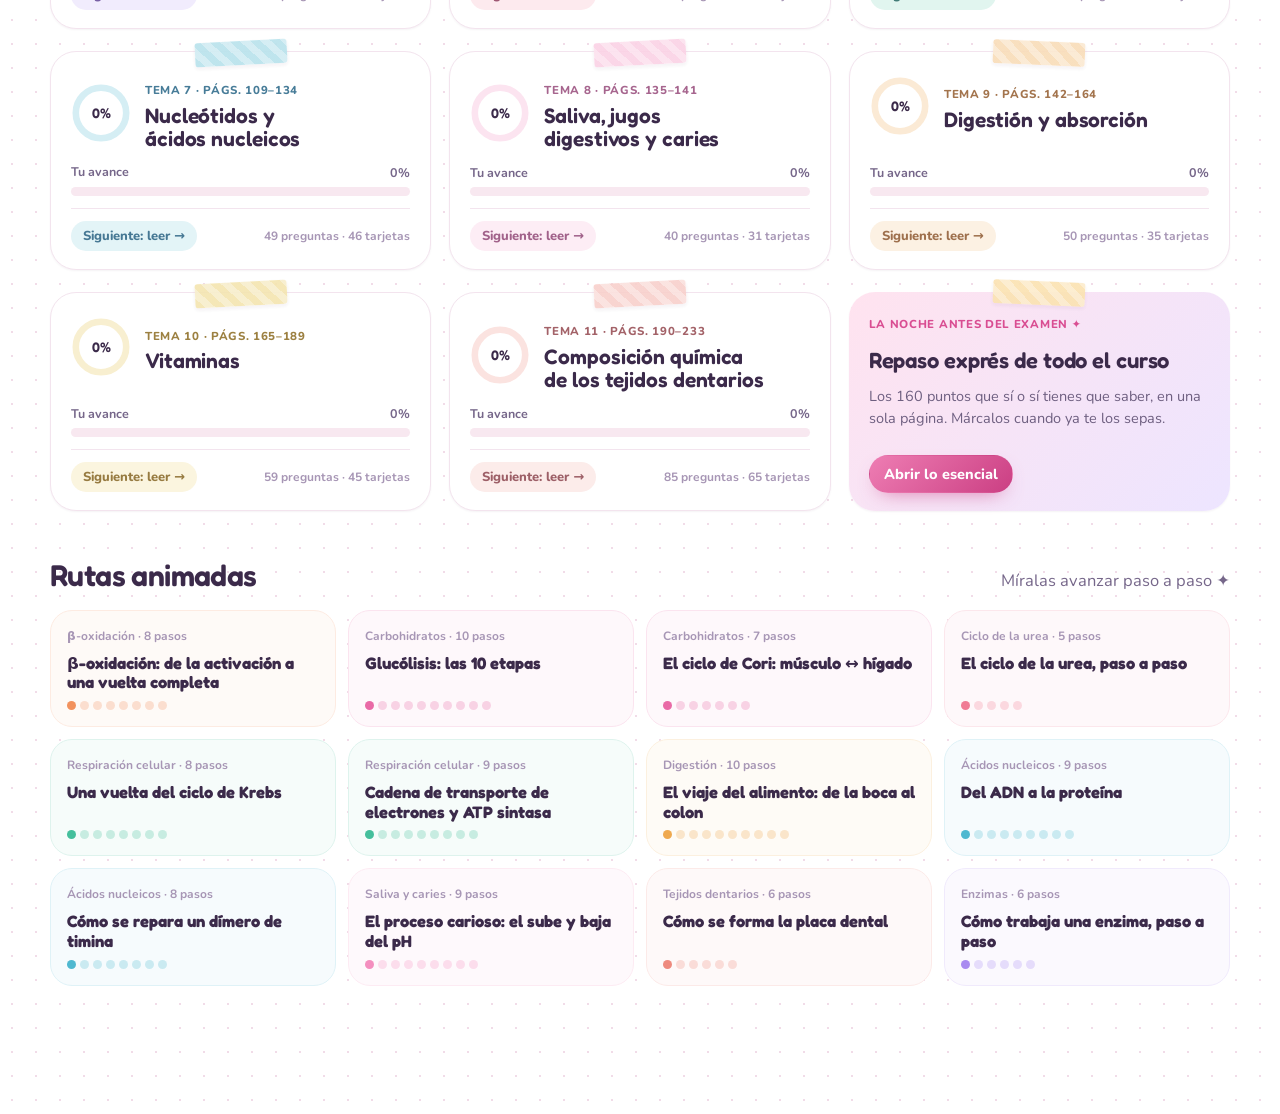
==== commit d3d324ae: "Esquemas del cuaderno como polaroids - 77 esquemas recortados de sus páginas (sin el texto alrededor" ====
--- a/index.html
+++ b/index.html
@@ -918,6 +918,19 @@
 }
 .tema-card p.desc{-webkit-line-clamp:2}
 .t-desc{display:-webkit-box;-webkit-line-clamp:2;-webkit-box-orient:vertical;overflow:hidden}
+
+/* =================== polaroids con los esquemas del cuaderno =================== */
+.polaroid{margin:4px 0 0;align-self:center;width:min(560px,100%);background:#fff;padding:12px 12px 10px;border-radius:6px;box-shadow:0 16px 32px -16px rgba(120,60,110,.5),0 2px 6px rgba(91,48,90,.08);transform:rotate(-1.2deg);position:relative;transition:transform .35s var(--ease)}
+.polaroid:hover{transform:rotate(0) scale(1.015)}
+.polaroid::before{content:"";position:absolute;top:-12px;left:50%;width:96px;height:26px;transform:translateX(-50%) rotate(2deg);background:repeating-linear-gradient(45deg,color-mix(in srgb,var(--tc) 40%,white) 0 7px,color-mix(in srgb,var(--tc) 24%,white) 7px 14px);opacity:.9;border-radius:3px;z-index:2}
+.pol-btn{display:block;width:100%;padding:0;border:0;background:var(--paper);cursor:zoom-in;border-radius:3px;overflow:hidden}
+.pol-btn img{display:block;width:100%;height:auto;max-height:430px;object-fit:contain;background:#fff}
+.polaroid figcaption{display:flex;justify-content:space-between;align-items:baseline;gap:10px;margin-top:9px;padding:0 4px}
+.polaroid figcaption .hand{font-size:23px;line-height:1.1;color:var(--ink-2)}
+.polaroid figcaption .pg{flex:none}
+.lb-full{border:0;border-radius:999px;background:#fff;color:var(--accent-deep);font:inherit;font-weight:800;padding:9px 18px;cursor:pointer;box-shadow:var(--shadow)}
+.lb-full:hover{background:var(--accent-soft)}
+@media (max-width:600px){.polaroid{transform:rotate(-.8deg);padding:9px 9px 8px}.polaroid figcaption .hand{font-size:20px}}
 </style>
 
 <header class="topbar">
@@ -955,7 +968,7 @@
   <a href="#progreso" data-nav="progreso"><svg viewBox="0 0 24 24"><path d="M4 20V11M10 20V5M16 20v-6M22 20H2"/></svg>Progreso</a>
 </nav>
 
-<div id="lightbox" class="lightbox" hidden data-action="lb-close"><img alt=""><p></p></div>
+<div id="lightbox" class="lightbox" hidden data-action="lb-close"><img alt=""><p></p><button class="lb-full" data-action="lb-full" hidden>Ver la página completa</button></div>
 <div id="toast" class="toast" hidden role="status"></div>
 
 <script>
@@ -967,7 +980,7 @@
 const esc=s=>String(s==null?'':s).replace(/[&<>"']/g,c=>({'&':'&amp;','<':'&lt;','>':'&gt;','"':'&quot;',"'":'&#39;'}[c]));
 const DAY=864e5, NOW=()=>Date.now();
 const pad3=n=>String(n).padStart(3,'0');
-const figSrc=n=>'fig/p'+pad3(n)+'.jpg';
+const figSrc=(n,full)=>'fig/p'+pad3(n)+(!full&&S.figc&&S.figc[n]?'-c':'')+'.jpg';
 const pct=x=>Math.round((x||0)*100)+'%';
 const today=()=>new Date().toLocaleDateString('en-CA');
 function shuffle(a){a=a.slice();for(let i=a.length-1;i>0;i--){const j=Math.floor(Math.random()*(i+1));[a[i],a[j]]=[a[j],a[i]];}return a;}
@@ -1109,7 +1122,7 @@
   }).join('\n');
 }
 function indexData(data){
-  S.figs=data.figs||{};
+  S.figs=data.figs||{};S.figc=data.figc||{};S.pies=data.pies||{};S.figfull=new Set(data.figfull||[]);
   S.temas=data.temas;
   S.temas.forEach((t,i)=>{
     t.num=i+1; S.byId[t.id]=t;
@@ -1274,7 +1287,9 @@
 }
 const dots=n=>`<span class="diff" title="Dificultad ${n||1} de 3">${[1,2,3].map(i=>`<i class="${i<=(n||1)?'on':''}"></i>`).join('')}</span>`;
 const TYPE={opcion:'Opción múltiple',vf:'Verdadero o falso',completar:'Completa',ordenar:'Ordena',relacionar:'Relaciona'};
-function figImg(n,alt){const d=S.figs[n];return `<img src="${figSrc(n)}" alt="${esc(alt||('Página '+n+' de tus apuntes'))}" loading="lazy"${d?` width="${d[0]}" height="${d[1]}"`:''}>`;}
+function figImg(n,alt){const d=(S.figc&&S.figc[n])||S.figs[n];return `<img src="${figSrc(n)}" alt="${esc(alt||('Página '+n+' de tus apuntes'))}" loading="lazy"${d?` width="${d[0]}" height="${d[1]}"`:''}>`;}
+const zoomAttrs=(n,cap)=>`data-action="zoom" data-src="${figSrc(n)}" data-full="${figSrc(n,true)}" data-cap="${esc(cap||('Página '+n+' de tus apuntes'))}"`;
+function polaroid(n,sec){const cap=(S.pies&&S.pies[n])||'';const b=(sec.bloques||[]).find(x=>x.tipo==='figura'&&x.pagina===n);return `<figure class="polaroid"><button class="pol-btn" ${zoomAttrs(n,plain(b&&b.pie||cap))} aria-label="Ampliar el esquema de la página ${n}">${figImg(n,cap||plain(b&&b.pie))}</button><figcaption><span class="hand">${esc(cap||'del cuaderno ♡')}</span><span class="pg">pág. ${n}</span></figcaption></figure>`;}
 function answerHTML(q){
   switch(q.tipo){
     case 'opcion': return md(q.opciones[q.correcta]);
@@ -1375,7 +1390,7 @@
           ${dots(q.dificultad)}
           ${q.pagina?`<span class="pg">pág. ${q.pagina}</span>`:''}
         </div>
-        ${q.figura?`<button class="fig-btn q-fig" data-action="zoom" data-src="${figSrc(q.figura)}" data-cap="Página ${q.figura} de tus apuntes">${figImg(q.figura)}</button>`:''}
+        ${q.figura?`<button class="fig-btn q-fig" ${zoomAttrs(q.figura)}>${figImg(q.figura)}</button>`:''}
         <h3 class="q-stem">${this.stem(q,s,chk)}</h3>
         ${this.body(q,s,chk)}
         ${chk?this.fb(q,s):''}
@@ -1742,7 +1757,7 @@
     case 'clave': return `<div class="b-key">${ex}<span class="b-lab">Clave de examen</span><p><span class="hl">${md(b.md,C)}</span></p></div>`;
     case 'truco': return `<div class="b-tip">${ex}<span class="b-lab">Para recordarlo</span><p>${md(b.md,C)}</p></div>`;
     case 'clinica': return `<div class="b-clin">${ex}<span class="b-lab">En la consulta</span><p>${md(b.md,C)}</p></div>`;
-    case 'figura': return `<figure class="b-fig"><button class="fig-btn" data-action="zoom" data-src="${figSrc(b.pagina)}" data-cap="${esc(plain(b.pie))}" aria-label="Ampliar figura de la página ${b.pagina}">${figImg(b.pagina,plain(b.pie))}</button><figcaption><span>${md(b.pie)}</span><span class="pg">pág. ${b.pagina}</span></figcaption></figure>`;
+    case 'figura': {const full=S.figfull&&S.figfull.has(b.pagina);return `<figure class="b-fig"><button class="fig-btn" ${full?`data-action="zoom" data-src="${figSrc(b.pagina,true)}" data-cap="${esc(plain(b.pie))}"`:zoomAttrs(b.pagina,plain(b.pie))} aria-label="Ampliar figura de la página ${b.pagina}">${full?`<img src="${figSrc(b.pagina,true)}" alt="${esc(plain(b.pie))}" loading="lazy"${S.figs[b.pagina]?` width="${S.figs[b.pagina][0]}" height="${S.figs[b.pagina][1]}"`:''}>`:figImg(b.pagina,plain(b.pie))}</button><figcaption><span>${md(b.pie)}</span><span class="pg">pág. ${b.pagina}</span></figcaption></figure>`;}
     default: return b.md?`${ex}<p class="b-txt">${md(b.md,C)}</p>`:'';
   }
 }
@@ -1764,7 +1779,7 @@
   const rs=(S.rutas||[]).filter(r=>r.seccion===s.id);
   const has=s.corto&&s.corto.length;
   const keys=(s.bloques||[]).filter(b=>b.tipo==='clave');
-  const rest=(s.bloques||[]).filter(b=>!has||b.tipo!=='clave');
+  const rest=(s.bloques||[]).filter(b=>!has||(b.tipo!=='clave'&&!(b.tipo==='figura'&&b.pagina===s.figp)));
   return `<div class="focus" id="focus">
     <div class="focus-top">
       <div class="dots" aria-label="Secciones">${t.secciones.map((x,j)=>`<button class="dot ${j===i?'on':''} ${P.r[x.id]>0?'read':''}" data-action="sec-go" data-t="${t.id}" data-i="${j}" title="${esc(x.titulo)}" aria-label="Sección ${j+1}: ${esc(x.titulo)}${P.r[x.id]>0?' (leída)':''}"></button>`).join('')}</div>
@@ -1778,6 +1793,7 @@
       <h2>${esc(s.titulo)}</h2>
       ${has?`<div class="poco"><div class="poco-h"><span class="hand">en pocas palabras ✿</span><button class="pill-btn speak" data-action="tts" data-sec="${s.id}" aria-pressed="${S.speaking===s.id}">${SPK}<span>${S.speaking===s.id?'Detener':'Escuchar'}</span></button></div>
         <ul>${s.corto.map(x=>`<li>${md(x,P.cz)}</li>`).join('')}</ul>${s.imagina?`<p class="imagina"><b>imagina:</b> ${md(s.imagina)}</p>`:''}</div>`:''}
+      ${s.figp&&has?polaroid(s.figp,s):''}
       ${has?keys.map(blockHTML).join(''):''}
       ${rs.map(rutaHTML).join('')}
       ${has?`<details class="detalle" data-k="det${s.id}" ${S.more['det'+s.id]?'open':''}><summary><span>Ver todo el detalle</span><small>${min} min de lectura · explicación completa${rest.some(b=>b.tipo==='figura')?', figuras':''}${rest.some(b=>b.tipo==='tabla')?' y tablas':''}</small></summary><div class="detalle-in">${rest.map(blockHTML).join('')}</div></details>`:rest.map(blockHTML).join('')}
@@ -2280,7 +2296,8 @@
   'ru-play':a=>rutaPlay(a.dataset.ruta),
   'ru-hide':a=>{const st=rutaState(a.dataset.ruta);st.hide=!st.hide;st.shown={};rutaUpdate(a.dataset.ruta,true);if(st.hide)toast('Modo recordar: intenta decir el nombre de cada paso antes de mostrarlo.');},
   'ru-show':a=>{const st=rutaState(a.dataset.ruta);st.shown[st.i]=true;rutaUpdate(a.dataset.ruta,true);},
-  'zoom':a=>{const lb=$('#lightbox');lb.querySelector('img').src=a.dataset.src;lb.querySelector('img').alt=a.dataset.cap||'';lb.querySelector('p').textContent=a.dataset.cap||'';lb.hidden=false;},
+  'zoom':a=>{const lb=$('#lightbox');const im=lb.querySelector('img');im.src=a.dataset.src;im.alt=a.dataset.cap||'';lb.querySelector('p').textContent=a.dataset.cap||'';const fb=lb.querySelector('.lb-full');fb.hidden=!a.dataset.full||a.dataset.full===a.dataset.src;fb.dataset.src=a.dataset.src;fb.dataset.full=a.dataset.full||'';fb.textContent='Ver la página completa';lb.hidden=false;},
+  'lb-full':a=>{const im=$('#lightbox img');const showFull=!im.src.endsWith(a.dataset.full);im.src=showFull?a.dataset.full:a.dataset.src;a.textContent=showFull?'Ver solo el esquema':'Ver la página completa';},
   'lb-close':()=>{$('#lightbox').hidden=true;},
   'go-sec':a=>goSec(a.dataset.sec),
   'goto-sec':a=>{scrollToSec(a.dataset.sec);const toc=$('#toc');if(toc&&matchMedia('(max-width:980px)').matches)toc.open=false;},
@@ -2514,7 +2531,7 @@
 async function boot(){
   document.documentElement.lang='es';
   try{
-    const res=await fetch('contenido.json?v=9cf8f9be3a');if(!res.ok)throw new Error(res.status);
+    const res=await fetch('contenido.json?v=059b62f37e');if(!res.ok)throw new Error(res.status);
     indexData(await res.json());
   }catch(e){
     $('#main').innerHTML='<div class="empty"><b>No se pudo cargar el contenido de la guía</b><p class="muted">Recarga la página. Si sigue sin cargar, revisa tu conexión.</p></div>';return;
